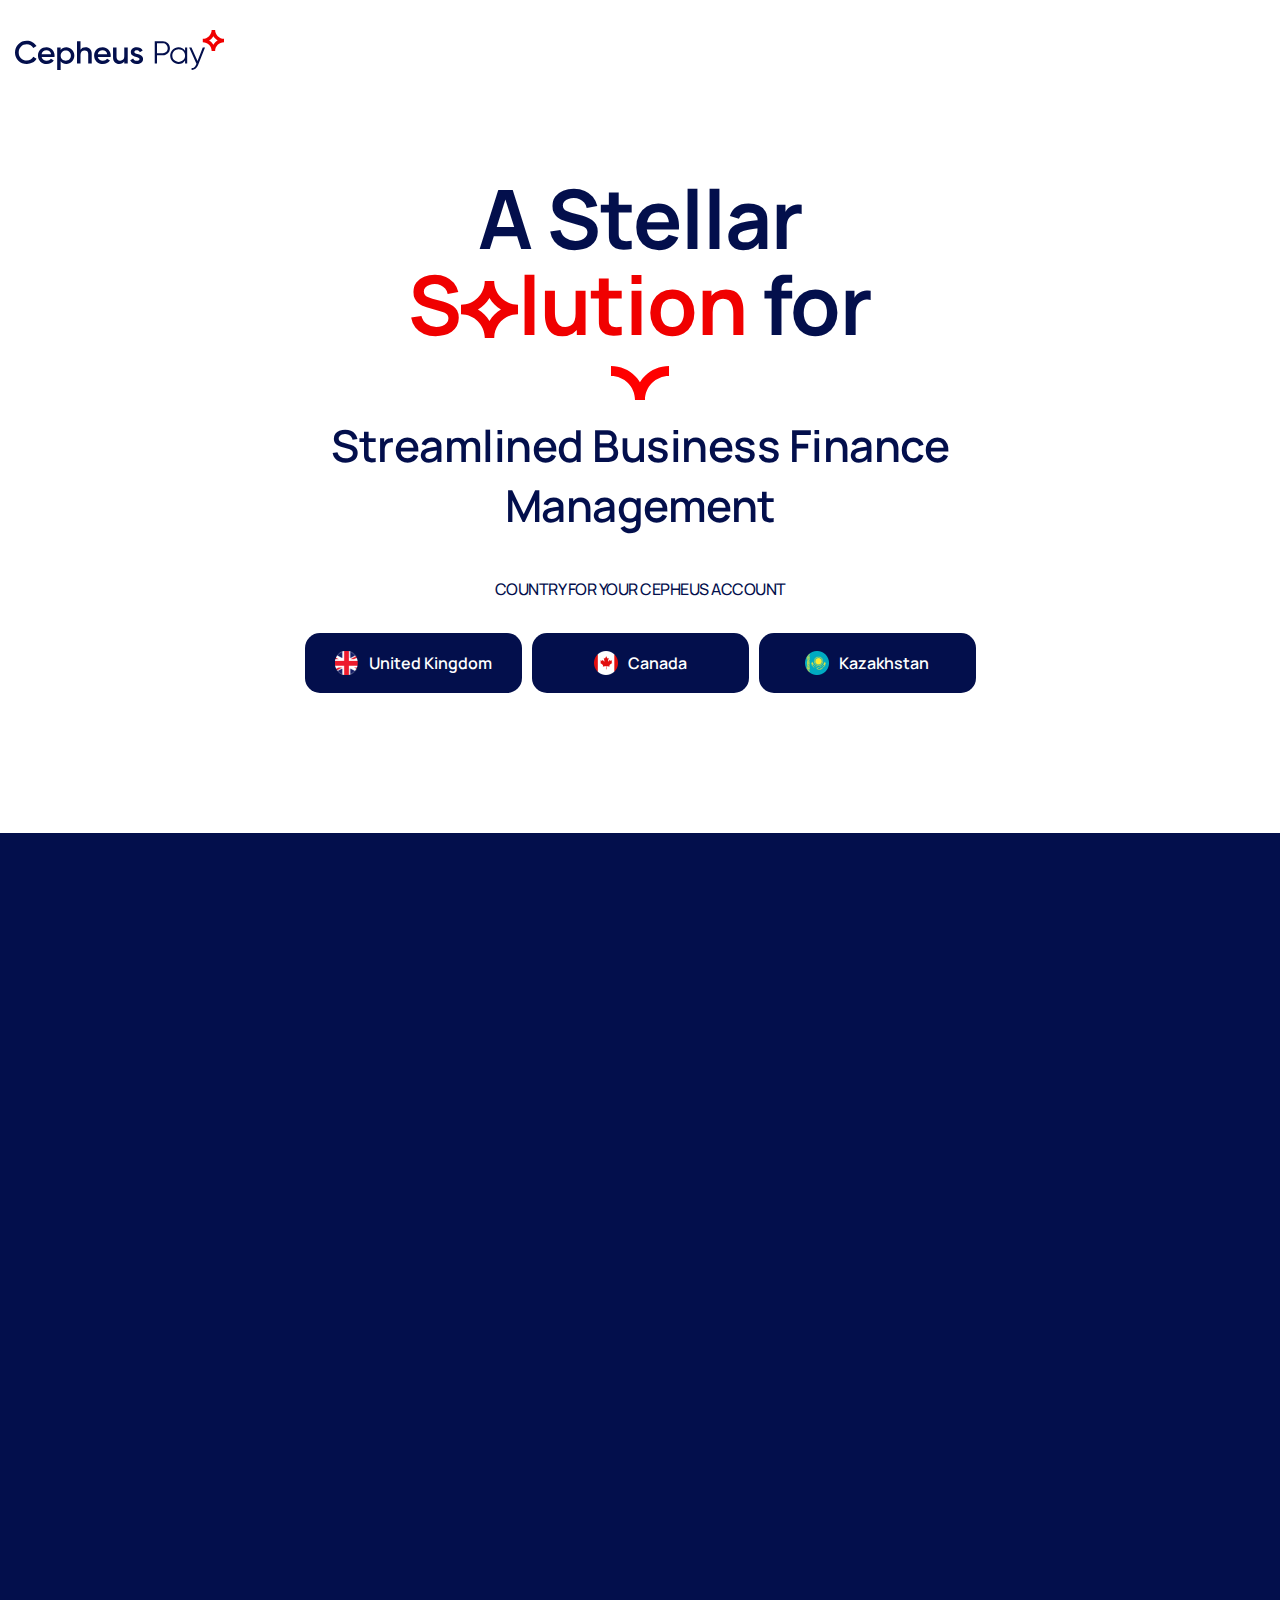
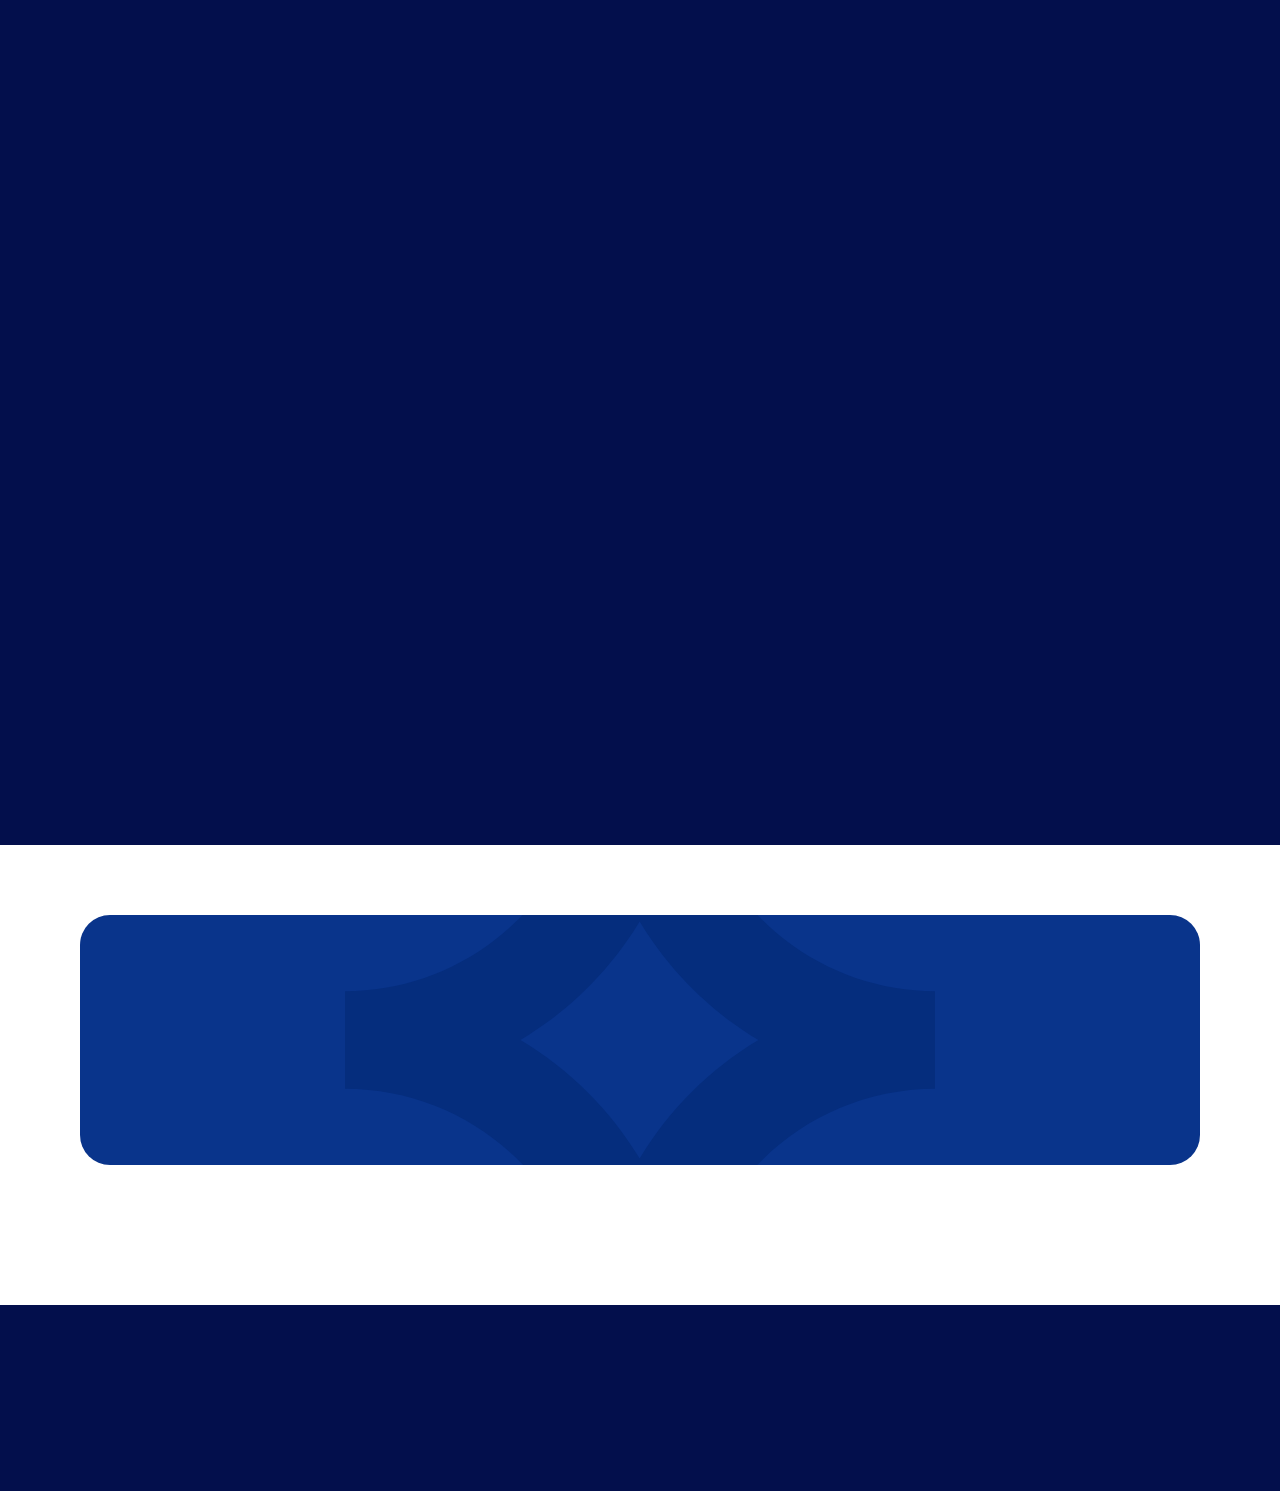
==== index.html @ 68160741 "test3" ====
<!DOCTYPE html>
<html lang="en">

<head>
    <meta charset="utf-8">
    <title>Cepheus Pay</title>
    <meta name="description" content="Site slogan">
    <meta name="keywords" content="Site keys">
    <meta http-equiv="X-UA-Compatible" content="IE=edge">
    <meta name="viewport" content="width=device-width, initial-scale=1, maximum-scale=1">
    <meta name="theme-color" content="#fff">
    <meta name="msapplication-navbutton-color" content="#fff">
    <meta name="apple-mobile-web-app-status-bar-style" content="#fff">
    <meta name="theme-color" content="#fff">
    <meta property="og:title" content="Site keys" />
    <meta property="og:description" content="Site slogan" />
    <meta property="og:type" content="website" />
    <meta property="og:url" content="***permalink***" />
    <meta property="og:image" content="***img***" />
    <meta property="og:image:type" content="image/jpeg" />
    <!-- android favicon -->
    <link rel="manifest" href="manifest.json" crossorigin="use-credentials">
    <link rel="icon" type="image/png" sizes="16x16" href="img/favicon/favicon-16x16.png">
    <link rel="icon" type="image/png" sizes="32x32" href="img/favicon/favicon-32x32.png">
    <link rel="icon" type="image/png" sizes="96x96" href="img/favicon/favicon-96x96.png">
    <!-- windows favicon -->
    <meta name="msapplication-config" content="browserconfig.xml">
    <!-- apple favicon -->
    <link rel="apple-touch-icon" sizes="57x57" href="img/favicon/apple-icon-57x57.png">
    <link rel="apple-touch-icon" sizes="60x60" href="img/favicon/apple-icon-60x60.png">
    <link rel="apple-touch-icon" sizes="72x72" href="img/favicon/apple-icon-72x72.png">
    <link rel="apple-touch-icon" sizes="76x76" href="img/favicon/apple-icon-76x76.png">
    <link rel="apple-touch-icon" sizes="114x114" href="img/favicon/apple-icon-114x114.png">
    <link rel="apple-touch-icon" sizes="120x120" href="img/favicon/apple-icon-120x120.png">
    <link rel="apple-touch-icon" sizes="144x144" href="img/favicon/apple-icon-144x144.png">
    <link rel="apple-touch-icon" sizes="152x152" href="img/favicon/apple-icon-152x152.png">
    <link rel="apple-touch-icon" sizes="180x180" href="img/favicon/apple-icon-180x180.png">
    <!-- safari format detection -->
    <meta name="format-detection" content="telephone=no" />
    <meta name="format-detection" content="address=no" />
    <meta name="format-detection" content="email=no" />
    <meta name="format-detection" content="date=no" />
    <!-- css -->
    <link rel="stylesheet" href="css/libs.min.css">
    <link rel="stylesheet" href="css/style.min.css">
</head>

<body class="body loaded">

    <div class="icon-load">
        <svg width="58" height="58" viewBox="0 0 58 58" fill="none" xmlns="http://www.w3.org/2000/svg">
            <path class="preloader preloader-4" fill-rule="evenodd" clip-rule="evenodd"
                d="M58 34V24C44.7452 24 34 13.2548 34 0H24C24 18.7777 39.2223 34 58 34Z" fill="#F0F1F5" />
            <path class="preloader preloader-3" fill-rule="evenodd" clip-rule="evenodd"
                d="M58 24V34C44.7452 34 34 44.7452 34 58H24C24 39.2223 39.2223 24 58 24Z" fill="#F0F1F5" />
            <path class="preloader preloader-2" fill-rule="evenodd" clip-rule="evenodd"
                d="M0 24V34C13.2548 34 24 44.7452 24 58H34C34 39.2223 18.7777 24 0 24Z" fill="#F0F1F5" />
            <path class="preloader preloader-1" fill-rule="evenodd" clip-rule="evenodd"
                d="M0 34V24C13.2548 24 24 13.2548 24 0H34C34 18.7777 18.7777 34 0 34Z" fill="#F0F1F5" />
        </svg>

    </div>

    <div class="main-wrapper">
        <header class="header">
        	<div class="header__background-mobile"></div>
        	<div class="wrapper">
        		<div class="header__wrapper active">
        			<div class="header__logo"><img src="img/logo/logo.svg" alt="logo"></div>
        		</div>
        	</div>
        	<div class="popup" id="login">
        		<div class="popup__left">
        			<div class="popup__logo">
        				<svg width="209" height="40" viewBox="0 0 209 40" fill="none" xmlns="http://www.w3.org/2000/svg">
        					<path fill-rule="evenodd" clip-rule="evenodd"
        						d="M11.8009 34.0005C8.40031 34.0005 5.58153 32.8917 3.34454 30.6741C1.13893 28.4781 -0.0678692 25.4854 0.00295014 22.3873C0.00295014 19.1033 1.12144 16.3513 3.35842 14.1314C5.59541 11.9115 8.40956 10.7924 11.8009 10.774C13.7828 10.7588 15.7345 11.2556 17.4639 12.2154C19.1471 13.1268 20.5482 14.4753 21.5168 16.1163L18.2898 17.9738C17.6852 16.8625 16.7725 15.9458 15.6595 15.3319C14.4828 14.6748 13.1513 14.3389 11.8009 14.3584C9.41354 14.3584 7.45532 15.1152 5.92621 16.6288C4.44106 18.1217 3.69964 20.0412 3.70195 22.3873C3.70426 24.7333 4.44568 26.6528 5.92621 28.1458C7.453 29.6593 9.41123 30.4161 11.8009 30.4161C13.1601 30.4355 14.5005 30.0997 15.6873 29.4426C16.8037 28.839 17.7134 27.9192 18.3002 26.8007L21.5168 28.6273C20.5627 30.2768 19.1721 31.6364 17.4951 32.5592C15.7588 33.53 13.7941 34.0273 11.8009 34.0005ZM39.4566 27.0587H26.6177C26.8269 28.174 27.4557 29.1688 28.377 29.8416C29.3744 30.5268 30.5683 30.8743 31.781 30.8323C33.6109 30.8323 34.9989 30.1719 35.945 28.8509L38.8182 30.5124C37.2451 32.8378 34.889 34.0005 31.7498 34.0005C29.1473 34.0005 27.0283 33.2116 25.3928 31.6339C23.7759 30.0368 22.8969 27.8482 22.9638 25.5864C22.9165 23.3531 23.7841 21.1961 25.3685 19.6078C26.937 17.9864 28.9808 17.1758 31.5 17.1758C33.7058 17.1185 35.827 18.0179 37.3087 19.6388C38.828 21.2616 39.6495 23.4074 39.5989 25.6208C39.5945 26.1027 39.5515 26.5835 39.4705 27.0587H39.4566ZM36.0908 24.2414H26.5934C26.774 23.1127 27.3577 22.086 28.2382 21.3484C29.1533 20.628 30.2975 20.2548 31.4653 20.2958C32.5639 20.2693 33.6355 20.6356 34.4842 21.3278C35.3543 22.077 35.9244 23.1108 36.0908 24.2414ZM51.3136 17.1723C53.4732 17.1598 55.5372 18.0547 56.9939 19.6353C58.5475 21.228 59.3924 23.3715 59.3397 25.5864C59.3941 27.8128 58.5454 29.9678 56.9835 31.5685C55.5238 33.1412 53.4589 34.0253 51.3032 34.0005C48.8719 34.0005 46.9888 33.105 45.654 31.3139V39.9826H42.1841V17.5886H45.654V19.8933C46.9726 18.0816 48.8591 17.1746 51.3136 17.1723ZM54.4053 29.2672C52.3598 31.1805 49.1639 31.1805 47.1184 29.2672C46.1619 28.2801 45.6433 26.9547 45.6783 25.5864C45.6348 24.2242 46.1609 22.9046 47.1323 21.9401C49.1562 19.9734 52.3953 19.9734 54.4192 21.9401C55.3893 22.9052 55.9141 24.2247 55.8697 25.5864C55.9061 26.9596 55.3775 28.2884 54.4053 29.2672ZM70.5165 17.1723C72.3903 17.1723 73.8939 17.764 75.0274 18.9473C76.161 20.1307 76.7254 21.736 76.7208 23.7633V33.5843H73.2196V24.1141C73.2196 22.9216 72.8969 22.0043 72.2515 21.3622C71.5397 20.6971 70.5841 20.3502 69.6073 20.4024C68.4836 20.3457 67.3898 20.7719 66.6058 21.572C65.8725 22.3494 65.507 23.4961 65.5093 25.012V33.5843H62.0289V11.1903H65.5162V19.6353C66.5919 17.9956 68.2587 17.1746 70.5165 17.1723ZM82.7829 27.0587H95.6218C95.7011 26.5833 95.744 26.1027 95.7502 25.6208C95.8008 23.4074 94.9792 21.2616 93.46 19.6388C91.9783 18.0179 89.857 17.1185 87.6512 17.1758C85.132 17.1758 83.0882 17.9864 81.5198 19.6078C79.9331 21.2 79.0665 23.3626 79.1186 25.6002C79.052 27.8619 79.931 30.0503 81.5475 31.6476C83.1854 33.2162 85.3078 34.0005 87.915 34.0005C91.0564 34.0005 93.4126 32.8378 94.9833 30.5124L92.1102 28.8509C91.164 30.1719 89.776 30.8323 87.9462 30.8323C86.7335 30.8743 85.5395 30.5268 84.5421 29.8416C83.6209 29.1688 82.992 28.174 82.7829 27.0587ZM82.7447 24.2414H92.2316C92.0657 23.114 91.4998 22.0821 90.6354 21.3312C89.7867 20.6391 88.7152 20.2728 87.6165 20.2992C86.4488 20.2583 85.3045 20.6315 84.3895 21.3519C83.5097 22.0886 82.926 23.114 82.7447 24.2414ZM109.255 17.5886V26.1609C109.253 27.6768 108.883 28.8234 108.145 29.6008C107.362 30.4017 106.267 30.8281 105.143 30.7704C104.162 30.8265 103.201 30.4794 102.485 29.8107C101.84 29.1686 101.517 28.2512 101.517 27.0587V17.5886H98.0473V27.4096C98.0381 29.4369 98.6025 31.0422 99.7407 32.2255C100.879 33.4089 102.382 34.0005 104.252 34.0005C106.512 34.0005 108.18 33.1795 109.255 31.5375V33.5843H112.725V17.5886H109.255ZM119.37 22.0158C119.383 22.5275 119.681 22.99 120.144 23.2163C120.858 23.5977 121.619 23.8878 122.407 24.0797C123.073 24.2266 123.731 24.4081 124.378 24.6232C124.996 24.8446 125.59 25.1281 126.151 25.4695C126.754 25.8234 127.25 26.332 127.587 26.9418C127.928 27.5998 128.086 28.3359 128.045 29.0745C128.095 30.4993 127.42 31.8537 126.248 32.6796C124.935 33.5865 123.36 34.0464 121.761 33.9902C120.332 34.0377 118.917 33.7038 117.663 33.0236C116.556 32.3976 115.684 31.4317 115.179 30.2716L118.18 28.5517C118.717 30.0859 119.911 30.853 121.761 30.853C123.612 30.853 124.527 30.2556 124.506 29.0608C124.506 28.187 123.483 27.499 121.438 26.9968C120.779 26.8391 120.128 26.6473 119.488 26.4223C118.887 26.1948 118.306 25.9163 117.753 25.5899C117.144 25.2533 116.64 24.7555 116.299 24.152C115.96 23.5178 115.798 22.8051 115.831 22.088C115.787 20.7068 116.411 19.3879 117.51 18.538C118.72 17.6188 120.214 17.1435 121.737 17.193C122.983 17.1703 124.214 17.4741 125.304 18.0736C126.319 18.6387 127.15 19.4803 127.698 20.4987L124.759 22.1327C124.225 20.9081 123.215 20.2958 121.73 20.2958C121.133 20.2705 120.542 20.4265 120.037 20.743C119.601 21.0184 119.347 21.5038 119.37 22.0158ZM147.8 11.204H139.732L139.736 33.5843H141.998V25.27H147.803C149.699 25.3137 151.531 24.5863 152.872 23.2567C154.213 21.9272 154.947 20.1115 154.903 18.2318C154.944 16.3533 154.209 14.5397 152.867 13.2124C151.526 11.885 149.695 11.1594 147.8 11.204ZM141.995 23.1681H147.8C149.1 23.2138 150.36 22.7143 151.27 21.7922C152.205 20.8481 152.707 19.5643 152.658 18.2421C152.703 16.9299 152.201 15.6572 151.27 14.7231C150.369 13.7841 149.106 13.272 147.8 13.3161H141.998L141.995 23.1681ZM170.067 20.7169V17.5886H172.197V33.5843H170.067V30.4505C168.584 32.7966 166.412 33.9696 163.55 33.9696C161.33 34.0002 159.195 33.1201 157.651 31.5375C156.054 29.9669 155.176 27.816 155.222 25.5864C155.177 23.357 156.055 21.2064 157.651 19.6353C159.195 18.0527 161.33 17.1727 163.55 17.2033C166.41 17.201 168.582 18.3722 170.067 20.7169ZM159.195 30.0962C161.706 32.5186 165.706 32.5186 168.217 30.0962C169.419 28.9008 170.083 27.2742 170.056 25.5864C170.056 22.1059 167.21 19.2844 163.699 19.2844C160.189 19.2844 157.342 22.1059 157.342 25.5864C157.321 27.2759 157.989 28.9022 159.195 30.0962ZM187.753 17.5782L182.524 30.994L176.455 17.5886H174.196L181.445 33.6806L181.025 34.6713C180.014 37.1183 178.54 38.2271 176.604 37.9978V39.9826C177.98 40.0933 179.347 39.6758 180.421 38.8165C181.645 37.8273 182.575 36.528 183.114 35.0566L190.012 17.5782H187.753Z"
        						fill="#fff" />
        					<path fill-rule="evenodd" clip-rule="evenodd"
        						d="M196.626 0H200.134C200.142 2.33128 201.085 4.56382 202.754 6.20566C204.411 7.84947 206.656 8.77693 209 8.78562V12.2634C204.112 12.2748 200.155 16.2038 200.152 21.049H196.643C196.638 16.1992 192.673 12.2691 187.781 12.2634V8.78562C190.125 8.77821 192.37 7.85197 194.027 6.2091C195.687 4.56111 196.621 2.32883 196.626 0ZM194.089 10.5262C195.847 11.5659 197.32 13.0177 198.378 14.7539C199.431 13.0189 200.898 11.567 202.65 10.5262C200.898 9.48337 199.432 8.03055 198.378 6.2951C197.319 8.03172 195.846 9.48448 194.089 10.5262Z"
        						fill="#F00000" />
        				</svg>
        			</div>
        			<div class="popup__title">
        				Gl<span class="popup__star star"></span>bal
        			</div>
        			<div class="popup__left-pic">
        				<img src="img/popup/image.png" alt="">
        			</div>
        		</div>
        		<div class="popup__right">
        			<h3>
        				Log In
        			</h3>
        			<p class="popup__desc">
        				Managing your finances efficiently
        			</p>
        			<form action="" class="popup__form">
        				<div class="popup__form-top">
        					<div class="popup__input-wrapper">
        						<input type="email" placeholder="Email">
        					</div>
        					<div class="popup__input-wrapper password">
        						<div class="popup__input-abs">
        							<img class="active" src="img/main/eye.svg" alt="">
        							<img class="" src="img/main/eye-closed.svg" alt="">
        						</div>
        						<input type="password" placeholder="Password">
        					</div>
        				</div>
        				<a href="#!" class="popup__password">Forgot Password</a>
        				<div class="popup__input-wrapper">
        					<input type="submit" class="button--red button" value="Log In">
        				</div>
        			</form>
        			<span class="signup">Don't have an account?<a href="#signup" rel='fancy2' data-fancybox>&nbsp;Sign
        					Up</a></span>
        		</div>
        	</div>
        	<div class="popup" id="signup">
        		<div class="popup__left">
        			<div class="popup__logo">
        				<svg width="209" height="40" viewBox="0 0 209 40" fill="none" xmlns="http://www.w3.org/2000/svg">
        					<path fill-rule="evenodd" clip-rule="evenodd"
        						d="M11.8009 34.0005C8.40031 34.0005 5.58153 32.8917 3.34454 30.6741C1.13893 28.4781 -0.0678692 25.4854 0.00295014 22.3873C0.00295014 19.1033 1.12144 16.3513 3.35842 14.1314C5.59541 11.9115 8.40956 10.7924 11.8009 10.774C13.7828 10.7588 15.7345 11.2556 17.4639 12.2154C19.1471 13.1268 20.5482 14.4753 21.5168 16.1163L18.2898 17.9738C17.6852 16.8625 16.7725 15.9458 15.6595 15.3319C14.4828 14.6748 13.1513 14.3389 11.8009 14.3584C9.41354 14.3584 7.45532 15.1152 5.92621 16.6288C4.44106 18.1217 3.69964 20.0412 3.70195 22.3873C3.70426 24.7333 4.44568 26.6528 5.92621 28.1458C7.453 29.6593 9.41123 30.4161 11.8009 30.4161C13.1601 30.4355 14.5005 30.0997 15.6873 29.4426C16.8037 28.839 17.7134 27.9192 18.3002 26.8007L21.5168 28.6273C20.5627 30.2768 19.1721 31.6364 17.4951 32.5592C15.7588 33.53 13.7941 34.0273 11.8009 34.0005ZM39.4566 27.0587H26.6177C26.8269 28.174 27.4557 29.1688 28.377 29.8416C29.3744 30.5268 30.5683 30.8743 31.781 30.8323C33.6109 30.8323 34.9989 30.1719 35.945 28.8509L38.8182 30.5124C37.2451 32.8378 34.889 34.0005 31.7498 34.0005C29.1473 34.0005 27.0283 33.2116 25.3928 31.6339C23.7759 30.0368 22.8969 27.8482 22.9638 25.5864C22.9165 23.3531 23.7841 21.1961 25.3685 19.6078C26.937 17.9864 28.9808 17.1758 31.5 17.1758C33.7058 17.1185 35.827 18.0179 37.3087 19.6388C38.828 21.2616 39.6495 23.4074 39.5989 25.6208C39.5945 26.1027 39.5515 26.5835 39.4705 27.0587H39.4566ZM36.0908 24.2414H26.5934C26.774 23.1127 27.3577 22.086 28.2382 21.3484C29.1533 20.628 30.2975 20.2548 31.4653 20.2958C32.5639 20.2693 33.6355 20.6356 34.4842 21.3278C35.3543 22.077 35.9244 23.1108 36.0908 24.2414ZM51.3136 17.1723C53.4732 17.1598 55.5372 18.0547 56.9939 19.6353C58.5475 21.228 59.3924 23.3715 59.3397 25.5864C59.3941 27.8128 58.5454 29.9678 56.9835 31.5685C55.5238 33.1412 53.4589 34.0253 51.3032 34.0005C48.8719 34.0005 46.9888 33.105 45.654 31.3139V39.9826H42.1841V17.5886H45.654V19.8933C46.9726 18.0816 48.8591 17.1746 51.3136 17.1723ZM54.4053 29.2672C52.3598 31.1805 49.1639 31.1805 47.1184 29.2672C46.1619 28.2801 45.6433 26.9547 45.6783 25.5864C45.6348 24.2242 46.1609 22.9046 47.1323 21.9401C49.1562 19.9734 52.3953 19.9734 54.4192 21.9401C55.3893 22.9052 55.9141 24.2247 55.8697 25.5864C55.9061 26.9596 55.3775 28.2884 54.4053 29.2672ZM70.5165 17.1723C72.3903 17.1723 73.8939 17.764 75.0274 18.9473C76.161 20.1307 76.7254 21.736 76.7208 23.7633V33.5843H73.2196V24.1141C73.2196 22.9216 72.8969 22.0043 72.2515 21.3622C71.5397 20.6971 70.5841 20.3502 69.6073 20.4024C68.4836 20.3457 67.3898 20.7719 66.6058 21.572C65.8725 22.3494 65.507 23.4961 65.5093 25.012V33.5843H62.0289V11.1903H65.5162V19.6353C66.5919 17.9956 68.2587 17.1746 70.5165 17.1723ZM82.7829 27.0587H95.6218C95.7011 26.5833 95.744 26.1027 95.7502 25.6208C95.8008 23.4074 94.9792 21.2616 93.46 19.6388C91.9783 18.0179 89.857 17.1185 87.6512 17.1758C85.132 17.1758 83.0882 17.9864 81.5198 19.6078C79.9331 21.2 79.0665 23.3626 79.1186 25.6002C79.052 27.8619 79.931 30.0503 81.5475 31.6476C83.1854 33.2162 85.3078 34.0005 87.915 34.0005C91.0564 34.0005 93.4126 32.8378 94.9833 30.5124L92.1102 28.8509C91.164 30.1719 89.776 30.8323 87.9462 30.8323C86.7335 30.8743 85.5395 30.5268 84.5421 29.8416C83.6209 29.1688 82.992 28.174 82.7829 27.0587ZM82.7447 24.2414H92.2316C92.0657 23.114 91.4998 22.0821 90.6354 21.3312C89.7867 20.6391 88.7152 20.2728 87.6165 20.2992C86.4488 20.2583 85.3045 20.6315 84.3895 21.3519C83.5097 22.0886 82.926 23.114 82.7447 24.2414ZM109.255 17.5886V26.1609C109.253 27.6768 108.883 28.8234 108.145 29.6008C107.362 30.4017 106.267 30.8281 105.143 30.7704C104.162 30.8265 103.201 30.4794 102.485 29.8107C101.84 29.1686 101.517 28.2512 101.517 27.0587V17.5886H98.0473V27.4096C98.0381 29.4369 98.6025 31.0422 99.7407 32.2255C100.879 33.4089 102.382 34.0005 104.252 34.0005C106.512 34.0005 108.18 33.1795 109.255 31.5375V33.5843H112.725V17.5886H109.255ZM119.37 22.0158C119.383 22.5275 119.681 22.99 120.144 23.2163C120.858 23.5977 121.619 23.8878 122.407 24.0797C123.073 24.2266 123.731 24.4081 124.378 24.6232C124.996 24.8446 125.59 25.1281 126.151 25.4695C126.754 25.8234 127.25 26.332 127.587 26.9418C127.928 27.5998 128.086 28.3359 128.045 29.0745C128.095 30.4993 127.42 31.8537 126.248 32.6796C124.935 33.5865 123.36 34.0464 121.761 33.9902C120.332 34.0377 118.917 33.7038 117.663 33.0236C116.556 32.3976 115.684 31.4317 115.179 30.2716L118.18 28.5517C118.717 30.0859 119.911 30.853 121.761 30.853C123.612 30.853 124.527 30.2556 124.506 29.0608C124.506 28.187 123.483 27.499 121.438 26.9968C120.779 26.8391 120.128 26.6473 119.488 26.4223C118.887 26.1948 118.306 25.9163 117.753 25.5899C117.144 25.2533 116.64 24.7555 116.299 24.152C115.96 23.5178 115.798 22.8051 115.831 22.088C115.787 20.7068 116.411 19.3879 117.51 18.538C118.72 17.6188 120.214 17.1435 121.737 17.193C122.983 17.1703 124.214 17.4741 125.304 18.0736C126.319 18.6387 127.15 19.4803 127.698 20.4987L124.759 22.1327C124.225 20.9081 123.215 20.2958 121.73 20.2958C121.133 20.2705 120.542 20.4265 120.037 20.743C119.601 21.0184 119.347 21.5038 119.37 22.0158ZM147.8 11.204H139.732L139.736 33.5843H141.998V25.27H147.803C149.699 25.3137 151.531 24.5863 152.872 23.2567C154.213 21.9272 154.947 20.1115 154.903 18.2318C154.944 16.3533 154.209 14.5397 152.867 13.2124C151.526 11.885 149.695 11.1594 147.8 11.204ZM141.995 23.1681H147.8C149.1 23.2138 150.36 22.7143 151.27 21.7922C152.205 20.8481 152.707 19.5643 152.658 18.2421C152.703 16.9299 152.201 15.6572 151.27 14.7231C150.369 13.7841 149.106 13.272 147.8 13.3161H141.998L141.995 23.1681ZM170.067 20.7169V17.5886H172.197V33.5843H170.067V30.4505C168.584 32.7966 166.412 33.9696 163.55 33.9696C161.33 34.0002 159.195 33.1201 157.651 31.5375C156.054 29.9669 155.176 27.816 155.222 25.5864C155.177 23.357 156.055 21.2064 157.651 19.6353C159.195 18.0527 161.33 17.1727 163.55 17.2033C166.41 17.201 168.582 18.3722 170.067 20.7169ZM159.195 30.0962C161.706 32.5186 165.706 32.5186 168.217 30.0962C169.419 28.9008 170.083 27.2742 170.056 25.5864C170.056 22.1059 167.21 19.2844 163.699 19.2844C160.189 19.2844 157.342 22.1059 157.342 25.5864C157.321 27.2759 157.989 28.9022 159.195 30.0962ZM187.753 17.5782L182.524 30.994L176.455 17.5886H174.196L181.445 33.6806L181.025 34.6713C180.014 37.1183 178.54 38.2271 176.604 37.9978V39.9826C177.98 40.0933 179.347 39.6758 180.421 38.8165C181.645 37.8273 182.575 36.528 183.114 35.0566L190.012 17.5782H187.753Z"
        						fill="#fff" />
        					<path fill-rule="evenodd" clip-rule="evenodd"
        						d="M196.626 0H200.134C200.142 2.33128 201.085 4.56382 202.754 6.20566C204.411 7.84947 206.656 8.77693 209 8.78562V12.2634C204.112 12.2748 200.155 16.2038 200.152 21.049H196.643C196.638 16.1992 192.673 12.2691 187.781 12.2634V8.78562C190.125 8.77821 192.37 7.85197 194.027 6.2091C195.687 4.56111 196.621 2.32883 196.626 0ZM194.089 10.5262C195.847 11.5659 197.32 13.0177 198.378 14.7539C199.431 13.0189 200.898 11.567 202.65 10.5262C200.898 9.48337 199.432 8.03055 198.378 6.2951C197.319 8.03172 195.846 9.48448 194.089 10.5262Z"
        						fill="#F00000" />
        				</svg>
        			</div>
        			<div class="popup__title">
        				Gl<span class="popup__star star"></span>bal
        			</div>
        			<div class="popup__left-pic">
        				<img src="img/popup/image.png" alt="">
        			</div>
        		</div>
        		<div class="popup__right">
        			<h3>
        				Create Account
        			</h3>
        			<p class="popup__desc">
        				Managing your finances efficiently
        			</p>
        			<form action="" class="popup__form">
        				<div class="popup__form-top">
        					<div class="popup__input-wrapper">
        						<input type="email" placeholder="Email">
        					</div>
        					<div class="popup__input-wrapper password">
        						<div class="popup__input-abs">
        							<img class="active" src="img/main/eye.svg" alt="">
        							<img class="" src="img/main/eye-closed.svg" alt="">
        						</div>
        						<input type="password" minlength="8" placeholder="Password">
        						<div class="popup__invalid-password">
        							Create a password with at least 8 characters
        						</div>
        					</div>
        					<div class="popup__input-wrapper repassword">
        						<div class="popup__input-abs">
        							<img class="active" src="img/main/eye.svg" alt="">
        							<img class="" src="img/main/eye-closed.svg" alt="">
        						</div>
        						<input type="password" minlength="8" placeholder="Re-password">
        						<div class="popup__invalid-password">
        							Create a password with at least 8 characters
        						</div>
        					</div>
        					<label for="checkbox" class="popup__checkbox">Tick to agree with <a href="#!">Terms of Use</a> and
        						<a href="#!">Privacy Policy</a>
        						<input type="checkbox" id="checkbox">
        						<div class="popup__checkbox-fake"></div>
        					</label>
        					<div class="popup__input-wrapper">
        						<input type="submit" class="button--red button" value="Sign Up">
        					</div>
        				</div>
        			</form>
        			<span class="signin">Already have an account?<a href="#login" rel='fancy1' data-fancybox>&nbsp;Sign
        					In</a></span>
        		</div>
        	</div>
        </header>
        <main class="main main--promo">
            <section class="stellar">
                <div class="wrapper">
                    <h2 class="stellar__title ">
                        <div class="wow fadeInUp"> A Stellar</div>
                        <div class="wow fadeInUp" data-wow-delay=".5s"><span class="accent">S<span
                                    class="star stellar__star"></span>lution</span> for</div>
                    </h2>
                    <div class="wow fadeIn" data-wow-delay=".9s">
                        <div class="stellar__arrow ">
                            <svg width="58" height="58" viewBox="0 0 58 58" fill="none" xmlns="http://www.w3.org/2000/svg">
                                <path fill-rule="evenodd" clip-rule="evenodd"
                                    d="M58 24V34C44.7452 34 34 44.7452 34 58H24C24 39.2223 39.2223 24 58 24Z" fill="#Ff0000" />
                                <path fill-rule="evenodd" clip-rule="evenodd"
                                    d="M0 24V34C13.2548 34 24 44.7452 24 58H34C34 39.2223 18.7777 24 0 24Z" fill="#ff0000" />
                            </svg>
                        </div>
                    </div>
                    <div class="stellar__subtitle wow fadeIn">
                        <h2 class="stellar__subtitle-item stellar-first">
                            <div>International</div>
                            <div>Global Money</div>
                            <div>Streamlined Business Finance</div>
                        </h2>
                    </div>
                    <div class="stellar__subtitle wow fadeIn">
                        <h2 class="stellar__subtitle-item stellar-second">
                            <div>Multi-Currency Accounts</div>
                            <div>Transfers</div>
                            <div>Management</div>
                        </h2>
                    </div>
                    <p class="stellar__desc wow fadeIn" data-wow-delay=".9s">
                        Country for your Cepheus account
                    </p>
                    <div class="stellar__wrapper wow fadeIn" data-wow-delay=".9s">
                        <a href="main.html" class="stellar__item button button--dark">
                            <div class="stellar__item-pic"><img src="img/main/uk.png" alt=""></div>
                            <span class="stellar__item-banner">United Kingdom</span>
                        </a>
                        <a href="https://cepheus-pay.ca/" class="stellar__item button button--dark">
                            <div class="stellar__item-pic"><img src="img/main/ca.png" alt=""></div>
                            <span class="stellar__item-banner">Canada</span>
                        </a>
                        <a href="https://cepheus-pay.kz/en" class="stellar__item button button--dark">
                            <div class="stellar__item-pic"><img src="img/main/kz.png" alt=""></div>
                            <span class="stellar__item-banner">Kazakhstan</span>
                        </a>
                    </div>
                </div>
            </section>
            <section class="news">
                <div class="wrapper">
                    <h2 class="news__title wow fadeInUp">
                        News
                    </h2>
                    <div class="news__wrapper wow fadeIn">
                        <a href="#!" class="news__item">
                            <div class="news__item-pic"><img src="img/start/news-1.png" alt=""></div>
                            <div class="news__item-content">
                                <h3 class="news__item-title">Cepheus Pay for Business</h3>
                                <div class="news__item-top">
                                    <svg width="18" height="18" viewBox="0 0 18 18" fill="none"
                                        xmlns="http://www.w3.org/2000/svg">
                                        <path d="M7.875 10.5C6.13333 9.5 3.99167 9.5 2.25 10.5" stroke="red" stroke-width="1.15"
                                            stroke-linecap="round" stroke-linejoin="round" />
                                        <path
                                            d="M6 4.05159L5.32783 3.82753C4.92494 3.69323 4.484 3.73601 4.11444 3.94525C3.74488 4.1545 3.48133 4.51059 3.3892 4.92516L2.32144 9.73011C2.27396 9.94379 2.25 10.162 2.25 10.3809V12C2.25 13.2426 3.25736 14.25 4.5 14.25H5.46375C6.61969 14.25 7.58756 13.3741 7.70258 12.2239L7.875 10.5"
                                            stroke="white" stroke-width="1.15" stroke-linecap="round" stroke-linejoin="round" />
                                        <path
                                            d="M12 4.05159L12.6722 3.82753C13.0751 3.69323 13.516 3.73601 13.8856 3.94525C14.2551 4.1545 14.5187 4.51059 14.6108 4.92516L15.6786 9.73011C15.726 9.94379 15.75 10.162 15.75 10.3809V12C15.75 13.2426 14.7426 14.25 13.5 14.25H12.5363C11.3803 14.25 10.4124 13.3741 10.2974 12.2239L10.125 10.5"
                                            stroke="white" stroke-width="1.15" stroke-linecap="round" stroke-linejoin="round" />
                                        <path d="M7.875 10.5C8.54167 10 9.45833 10 10.125 10.5" stroke="white"
                                            stroke-width="1.15" stroke-linecap="round" stroke-linejoin="round" />
                                        <path d="M15.75 10.5C14.0083 9.5 11.8667 9.5 10.125 10.5" stroke="white"
                                            stroke-width="1.15" stroke-linecap="round" stroke-linejoin="round" />
                                    </svg>
                                    <span class="news__item-time">
                                        Reading time 5 min.
                                    </span>
                                </div>
                                <p class="news__item-desc">"Introducing Cepheus Business Account - your all-in-one online
                                    multi-currency solution. Say goodbye to high rates, hidd …</p>
                                <div class="news__item-bottom">
                                    <div class="news__item-linkedin">
                                        <svg width="24" height="24" viewBox="0 0 24 24" fill="none"
                                            xmlns="http://www.w3.org/2000/svg">
                                            <path fill-rule="evenodd" clip-rule="evenodd"
                                                d="M0 12C0 5.38278 5.3833 0 12 0C18.6167 0 24 5.38278 24 12C24 18.6172 18.6167 24 12 24C5.3833 24 0 18.6172 0 12ZM8.34783 17.2174V9.3913H6.26087V17.2174H8.34783ZM7.30435 7.82609C6.72783 7.82609 6.26087 7.35913 6.26087 6.78261C6.26087 6.20609 6.72783 5.73913 7.30435 5.73913C7.88087 5.73913 8.34783 6.20609 8.34783 6.78261C8.34783 7.35913 7.88087 7.82609 7.30435 7.82609ZM16.1739 17.2174H18.2609V12.7826C18.2609 10.9096 16.7426 9.3913 14.8696 9.3913C13.9576 9.3913 13.1311 9.75339 12.5217 10.3388V9.3913H10.4348V17.2174H12.5217V13.3043C12.5217 12.3 13.3435 11.4783 14.3478 11.4783C15.3522 11.4783 16.1739 12.3 16.1739 13.3043V14.6087V17.2174Z"
                                                fill="white" />
                                        </svg>
                                    </div>
                                    <div class="news__item-date">
                                        <svg width="18" height="18" viewBox="0 0 18 18" fill="none"
                                            xmlns="http://www.w3.org/2000/svg">
                                            <g opacity="0.5">
                                                <path d="M5.25 5.25H12.75" stroke="white" stroke-width="1.15"
                                                    stroke-linecap="round" stroke-linejoin="round" />
                                                <path fill-rule="evenodd" clip-rule="evenodd"
                                                    d="M14.25 2.367H3.75C2.92125 2.367 2.25 3.03825 2.25 3.867V14.25C2.25 15.0788 2.92125 15.75 3.75 15.75H14.25C15.0788 15.75 15.75 15.0788 15.75 14.25V3.867C15.75 3.03825 15.0788 2.367 14.25 2.367Z"
                                                    stroke="white" stroke-width="1.15" stroke-linecap="round"
                                                    stroke-linejoin="round" />
                                                <path d="M10.413 12.75H12.825" stroke="white" stroke-width="1.15"
                                                    stroke-linecap="round" stroke-linejoin="round" />
                                                <path d="M11.619 12.75V8.25L10.305 9.438" stroke="white" stroke-width="1.15"
                                                    stroke-linecap="round" stroke-linejoin="round" />
                                                <path
                                                    d="M5.625 9.114C5.76825 8.619 6.2055 8.25 6.74625 8.25C7.40175 8.25 7.9335 8.781 7.9335 9.43725C7.9335 10.0238 7.45725 10.5 6.87075 10.5C7.45725 10.5 7.9335 10.9763 7.9335 11.5628C7.9335 12.2183 7.4025 12.75 6.74625 12.75C6.2055 12.75 5.76825 12.381 5.625 11.886"
                                                    stroke="white" stroke-width="1.15" stroke-linecap="round"
                                                    stroke-linejoin="round" />
                                            </g>
                                        </svg>
                                        <span>
                                            12 May 2023
                                        </span>
                                    </div>
                                </div>
                            </div>
                        </a>
                        <a href="#!" class="news__item">
                            <div class="news__item-pic"><img src="img/start/news-2.png" alt=""></div>
                            <div class="news__item-content">
                                <h3 class="news__item-title">Safety of your money</h3>
                                <div class="news__item-top">
                                    <svg width="18" height="18" viewBox="0 0 18 18" fill="none"
                                        xmlns="http://www.w3.org/2000/svg">
                                        <path d="M7.875 10.5C6.13333 9.5 3.99167 9.5 2.25 10.5" stroke="white"
                                            stroke-width="1.15" stroke-linecap="round" stroke-linejoin="round" />
                                        <path
                                            d="M6 4.05159L5.32783 3.82753C4.92494 3.69323 4.484 3.73601 4.11444 3.94525C3.74488 4.1545 3.48133 4.51059 3.3892 4.92516L2.32144 9.73011C2.27396 9.94379 2.25 10.162 2.25 10.3809V12C2.25 13.2426 3.25736 14.25 4.5 14.25H5.46375C6.61969 14.25 7.58756 13.3741 7.70258 12.2239L7.875 10.5"
                                            stroke="white" stroke-width="1.15" stroke-linecap="round" stroke-linejoin="round" />
                                        <path
                                            d="M12 4.05159L12.6722 3.82753C13.0751 3.69323 13.516 3.73601 13.8856 3.94525C14.2551 4.1545 14.5187 4.51059 14.6108 4.92516L15.6786 9.73011C15.726 9.94379 15.75 10.162 15.75 10.3809V12C15.75 13.2426 14.7426 14.25 13.5 14.25H12.5363C11.3803 14.25 10.4124 13.3741 10.2974 12.2239L10.125 10.5"
                                            stroke="white" stroke-width="1.15" stroke-linecap="round" stroke-linejoin="round" />
                                        <path d="M7.875 10.5C8.54167 10 9.45833 10 10.125 10.5" stroke="white"
                                            stroke-width="1.15" stroke-linecap="round" stroke-linejoin="round" />
                                        <path d="M15.75 10.5C14.0083 9.5 11.8667 9.5 10.125 10.5" stroke="white"
                                            stroke-width="1.15" stroke-linecap="round" stroke-linejoin="round" />
                                    </svg>
                                    <span class="news__item-time">
                                        Reading time 5 min.
                                    </span>
                                </div>
                                <p class="news__item-desc">"Step away from traditional banking with Cepheus Pay. We are not your
                                    average bank, but instead, we hold regulatory …</p>
                                <div class="news__item-bottom">
                                    <div class="news__item-linkedin">
                                        <svg width="24" height="24" viewBox="0 0 24 24" fill="none"
                                            xmlns="http://www.w3.org/2000/svg">
                                            <path fill-rule="evenodd" clip-rule="evenodd"
                                                d="M0 12C0 5.38278 5.3833 0 12 0C18.6167 0 24 5.38278 24 12C24 18.6172 18.6167 24 12 24C5.3833 24 0 18.6172 0 12ZM8.34783 17.2174V9.3913H6.26087V17.2174H8.34783ZM7.30435 7.82609C6.72783 7.82609 6.26087 7.35913 6.26087 6.78261C6.26087 6.20609 6.72783 5.73913 7.30435 5.73913C7.88087 5.73913 8.34783 6.20609 8.34783 6.78261C8.34783 7.35913 7.88087 7.82609 7.30435 7.82609ZM16.1739 17.2174H18.2609V12.7826C18.2609 10.9096 16.7426 9.3913 14.8696 9.3913C13.9576 9.3913 13.1311 9.75339 12.5217 10.3388V9.3913H10.4348V17.2174H12.5217V13.3043C12.5217 12.3 13.3435 11.4783 14.3478 11.4783C15.3522 11.4783 16.1739 12.3 16.1739 13.3043V14.6087V17.2174Z"
                                                fill="white" />
                                        </svg>
                                    </div>
                                    <div class="news__item-date">
                                        <svg width="18" height="18" viewBox="0 0 18 18" fill="none"
                                            xmlns="http://www.w3.org/2000/svg">
                                            <g opacity="0.5">
                                                <path d="M5.25 5.25H12.75" stroke="white" stroke-width="1.15"
                                                    stroke-linecap="round" stroke-linejoin="round" />
                                                <path fill-rule="evenodd" clip-rule="evenodd"
                                                    d="M14.25 2.367H3.75C2.92125 2.367 2.25 3.03825 2.25 3.867V14.25C2.25 15.0788 2.92125 15.75 3.75 15.75H14.25C15.0788 15.75 15.75 15.0788 15.75 14.25V3.867C15.75 3.03825 15.0788 2.367 14.25 2.367Z"
                                                    stroke="white" stroke-width="1.15" stroke-linecap="round"
                                                    stroke-linejoin="round" />
                                                <path d="M10.413 12.75H12.825" stroke="white" stroke-width="1.15"
                                                    stroke-linecap="round" stroke-linejoin="round" />
                                                <path d="M11.619 12.75V8.25L10.305 9.438" stroke="white" stroke-width="1.15"
                                                    stroke-linecap="round" stroke-linejoin="round" />
                                                <path
                                                    d="M5.625 9.114C5.76825 8.619 6.2055 8.25 6.74625 8.25C7.40175 8.25 7.9335 8.781 7.9335 9.43725C7.9335 10.0238 7.45725 10.5 6.87075 10.5C7.45725 10.5 7.9335 10.9763 7.9335 11.5628C7.9335 12.2183 7.4025 12.75 6.74625 12.75C6.2055 12.75 5.76825 12.381 5.625 11.886"
                                                    stroke="white" stroke-width="1.15" stroke-linecap="round"
                                                    stroke-linejoin="round" />
                                            </g>
                                        </svg>
                                        <span>
                                            12 May 2023
                                        </span>
                                    </div>
                                </div>
                            </div>
                        </a>
                        <a href="#!" class="news__item">
                            <div class="news__item-pic"><img src="img/start/news-3.png" alt=""></div>
                            <div class="news__item-content">
                                <h3 class="news__item-title">THUNES</h3>
                                <div class="news__item-top">
                                    <svg width="18" height="18" viewBox="0 0 18 18" fill="none"
                                        xmlns="http://www.w3.org/2000/svg">
                                        <path d="M7.875 10.5C6.13333 9.5 3.99167 9.5 2.25 10.5" stroke="white"
                                            stroke-width="1.15" stroke-linecap="round" stroke-linejoin="round" />
                                        <path
                                            d="M6 4.05159L5.32783 3.82753C4.92494 3.69323 4.484 3.73601 4.11444 3.94525C3.74488 4.1545 3.48133 4.51059 3.3892 4.92516L2.32144 9.73011C2.27396 9.94379 2.25 10.162 2.25 10.3809V12C2.25 13.2426 3.25736 14.25 4.5 14.25H5.46375C6.61969 14.25 7.58756 13.3741 7.70258 12.2239L7.875 10.5"
                                            stroke="white" stroke-width="1.15" stroke-linecap="round" stroke-linejoin="round" />
                                        <path
                                            d="M12 4.05159L12.6722 3.82753C13.0751 3.69323 13.516 3.73601 13.8856 3.94525C14.2551 4.1545 14.5187 4.51059 14.6108 4.92516L15.6786 9.73011C15.726 9.94379 15.75 10.162 15.75 10.3809V12C15.75 13.2426 14.7426 14.25 13.5 14.25H12.5363C11.3803 14.25 10.4124 13.3741 10.2974 12.2239L10.125 10.5"
                                            stroke="white" stroke-width="1.15" stroke-linecap="round" stroke-linejoin="round" />
                                        <path d="M7.875 10.5C8.54167 10 9.45833 10 10.125 10.5" stroke="white"
                                            stroke-width="1.15" stroke-linecap="round" stroke-linejoin="round" />
                                        <path d="M15.75 10.5C14.0083 9.5 11.8667 9.5 10.125 10.5" stroke="white"
                                            stroke-width="1.15" stroke-linecap="round" stroke-linejoin="round" />
                                    </svg>
                                    <span class="news__item-time">
                                        Reading time 5 min.
                                    </span>
                                </div>
                                <p class="news__item-desc">Exciting news for our customers!
                                    We are excited to announce our partnership with Thunes, a leading cross-…</p>
                                <div class="news__item-bottom">
                                    <div class="news__item-linkedin">
                                        <svg width="24" height="24" viewBox="0 0 24 24" fill="none"
                                            xmlns="http://www.w3.org/2000/svg">
                                            <path fill-rule="evenodd" clip-rule="evenodd"
                                                d="M0 12C0 5.38278 5.3833 0 12 0C18.6167 0 24 5.38278 24 12C24 18.6172 18.6167 24 12 24C5.3833 24 0 18.6172 0 12ZM8.34783 17.2174V9.3913H6.26087V17.2174H8.34783ZM7.30435 7.82609C6.72783 7.82609 6.26087 7.35913 6.26087 6.78261C6.26087 6.20609 6.72783 5.73913 7.30435 5.73913C7.88087 5.73913 8.34783 6.20609 8.34783 6.78261C8.34783 7.35913 7.88087 7.82609 7.30435 7.82609ZM16.1739 17.2174H18.2609V12.7826C18.2609 10.9096 16.7426 9.3913 14.8696 9.3913C13.9576 9.3913 13.1311 9.75339 12.5217 10.3388V9.3913H10.4348V17.2174H12.5217V13.3043C12.5217 12.3 13.3435 11.4783 14.3478 11.4783C15.3522 11.4783 16.1739 12.3 16.1739 13.3043V14.6087V17.2174Z"
                                                fill="white" />
                                        </svg>
                                    </div>
                                    <div class="news__item-date">
                                        <svg width="18" height="18" viewBox="0 0 18 18" fill="none"
                                            xmlns="http://www.w3.org/2000/svg">
                                            <g opacity="0.5">
                                                <path d="M5.25 5.25H12.75" stroke="white" stroke-width="1.15"
                                                    stroke-linecap="round" stroke-linejoin="round" />
                                                <path fill-rule="evenodd" clip-rule="evenodd"
                                                    d="M14.25 2.367H3.75C2.92125 2.367 2.25 3.03825 2.25 3.867V14.25C2.25 15.0788 2.92125 15.75 3.75 15.75H14.25C15.0788 15.75 15.75 15.0788 15.75 14.25V3.867C15.75 3.03825 15.0788 2.367 14.25 2.367Z"
                                                    stroke="white" stroke-width="1.15" stroke-linecap="round"
                                                    stroke-linejoin="round" />
                                                <path d="M10.413 12.75H12.825" stroke="white" stroke-width="1.15"
                                                    stroke-linecap="round" stroke-linejoin="round" />
                                                <path d="M11.619 12.75V8.25L10.305 9.438" stroke="white" stroke-width="1.15"
                                                    stroke-linecap="round" stroke-linejoin="round" />
                                                <path
                                                    d="M5.625 9.114C5.76825 8.619 6.2055 8.25 6.74625 8.25C7.40175 8.25 7.9335 8.781 7.9335 9.43725C7.9335 10.0238 7.45725 10.5 6.87075 10.5C7.45725 10.5 7.9335 10.9763 7.9335 11.5628C7.9335 12.2183 7.4025 12.75 6.74625 12.75C6.2055 12.75 5.76825 12.381 5.625 11.886"
                                                    stroke="white" stroke-width="1.15" stroke-linecap="round"
                                                    stroke-linejoin="round" />
                                            </g>
                                        </svg>
                                        <span>
                                            12 May 2023
                                        </span>
                                    </div>
                                </div>
                            </div>
                        </a>
                        <a href="#!" class="news__item">
                            <div class="news__item-pic"><img src="img/start/news-4.png" alt=""></div>
                            <div class="news__item-content">
                                <h3 class="news__item-title">IBAN</h3>
                                <div class="news__item-top">
                                    <svg width="18" height="18" viewBox="0 0 18 18" fill="none"
                                        xmlns="http://www.w3.org/2000/svg">
                                        <path d="M7.875 10.5C6.13333 9.5 3.99167 9.5 2.25 10.5" stroke="white"
                                            stroke-width="1.15" stroke-linecap="round" stroke-linejoin="round" />
                                        <path
                                            d="M6 4.05159L5.32783 3.82753C4.92494 3.69323 4.484 3.73601 4.11444 3.94525C3.74488 4.1545 3.48133 4.51059 3.3892 4.92516L2.32144 9.73011C2.27396 9.94379 2.25 10.162 2.25 10.3809V12C2.25 13.2426 3.25736 14.25 4.5 14.25H5.46375C6.61969 14.25 7.58756 13.3741 7.70258 12.2239L7.875 10.5"
                                            stroke="white" stroke-width="1.15" stroke-linecap="round" stroke-linejoin="round" />
                                        <path
                                            d="M12 4.05159L12.6722 3.82753C13.0751 3.69323 13.516 3.73601 13.8856 3.94525C14.2551 4.1545 14.5187 4.51059 14.6108 4.92516L15.6786 9.73011C15.726 9.94379 15.75 10.162 15.75 10.3809V12C15.75 13.2426 14.7426 14.25 13.5 14.25H12.5363C11.3803 14.25 10.4124 13.3741 10.2974 12.2239L10.125 10.5"
                                            stroke="white" stroke-width="1.15" stroke-linecap="round" stroke-linejoin="round" />
                                        <path d="M7.875 10.5C8.54167 10 9.45833 10 10.125 10.5" stroke="white"
                                            stroke-width="1.15" stroke-linecap="round" stroke-linejoin="round" />
                                        <path d="M15.75 10.5C14.0083 9.5 11.8667 9.5 10.125 10.5" stroke="white"
                                            stroke-width="1.15" stroke-linecap="round" stroke-linejoin="round" />
                                    </svg>
                                    <span class="news__item-time">
                                        Reading time 5 min.
                                    </span>
                                </div>
                                <p class="news__item-desc">Unleashing the Power of IBAN - When you open a Cepheus Personal or
                                    Business account, you'll receive a UK International …</p>
                                <div class="news__item-bottom">
                                    <div class="news__item-linkedin">
                                        <svg width="24" height="24" viewBox="0 0 24 24" fill="none"
                                            xmlns="http://www.w3.org/2000/svg">
                                            <path fill-rule="evenodd" clip-rule="evenodd"
                                                d="M0 12C0 5.38278 5.3833 0 12 0C18.6167 0 24 5.38278 24 12C24 18.6172 18.6167 24 12 24C5.3833 24 0 18.6172 0 12ZM8.34783 17.2174V9.3913H6.26087V17.2174H8.34783ZM7.30435 7.82609C6.72783 7.82609 6.26087 7.35913 6.26087 6.78261C6.26087 6.20609 6.72783 5.73913 7.30435 5.73913C7.88087 5.73913 8.34783 6.20609 8.34783 6.78261C8.34783 7.35913 7.88087 7.82609 7.30435 7.82609ZM16.1739 17.2174H18.2609V12.7826C18.2609 10.9096 16.7426 9.3913 14.8696 9.3913C13.9576 9.3913 13.1311 9.75339 12.5217 10.3388V9.3913H10.4348V17.2174H12.5217V13.3043C12.5217 12.3 13.3435 11.4783 14.3478 11.4783C15.3522 11.4783 16.1739 12.3 16.1739 13.3043V14.6087V17.2174Z"
                                                fill="white" />
                                        </svg>
                                    </div>
                                    <div class="news__item-date">
                                        <svg width="18" height="18" viewBox="0 0 18 18" fill="none"
                                            xmlns="http://www.w3.org/2000/svg">
                                            <g opacity="0.5">
                                                <path d="M5.25 5.25H12.75" stroke="white" stroke-width="1.15"
                                                    stroke-linecap="round" stroke-linejoin="round" />
                                                <path fill-rule="evenodd" clip-rule="evenodd"
                                                    d="M14.25 2.367H3.75C2.92125 2.367 2.25 3.03825 2.25 3.867V14.25C2.25 15.0788 2.92125 15.75 3.75 15.75H14.25C15.0788 15.75 15.75 15.0788 15.75 14.25V3.867C15.75 3.03825 15.0788 2.367 14.25 2.367Z"
                                                    stroke="white" stroke-width="1.15" stroke-linecap="round"
                                                    stroke-linejoin="round" />
                                                <path d="M10.413 12.75H12.825" stroke="white" stroke-width="1.15"
                                                    stroke-linecap="round" stroke-linejoin="round" />
                                                <path d="M11.619 12.75V8.25L10.305 9.438" stroke="white" stroke-width="1.15"
                                                    stroke-linecap="round" stroke-linejoin="round" />
                                                <path
                                                    d="M5.625 9.114C5.76825 8.619 6.2055 8.25 6.74625 8.25C7.40175 8.25 7.9335 8.781 7.9335 9.43725C7.9335 10.0238 7.45725 10.5 6.87075 10.5C7.45725 10.5 7.9335 10.9763 7.9335 11.5628C7.9335 12.2183 7.4025 12.75 6.74625 12.75C6.2055 12.75 5.76825 12.381 5.625 11.886"
                                                    stroke="white" stroke-width="1.15" stroke-linecap="round"
                                                    stroke-linejoin="round" />
                                            </g>
                                        </svg>
                                        <span>
                                            12 May 2023
                                        </span>
                                    </div>
                                </div>
                            </div>
                        </a>
                        <a href="#!" class="news__item">
                            <div class="news__item-pic"><img src="img/start/news-5.png" alt=""></div>
                            <div class="news__item-content">
                                <h3 class="news__item-title">SEPA: An Efficient Solution for Pan-European Payments</h3>
                                <div class="news__item-top">
                                    <svg width="18" height="18" viewBox="0 0 18 18" fill="none"
                                        xmlns="http://www.w3.org/2000/svg">
                                        <path d="M7.875 10.5C6.13333 9.5 3.99167 9.5 2.25 10.5" stroke="white"
                                            stroke-width="1.15" stroke-linecap="round" stroke-linejoin="round" />
                                        <path
                                            d="M6 4.05159L5.32783 3.82753C4.92494 3.69323 4.484 3.73601 4.11444 3.94525C3.74488 4.1545 3.48133 4.51059 3.3892 4.92516L2.32144 9.73011C2.27396 9.94379 2.25 10.162 2.25 10.3809V12C2.25 13.2426 3.25736 14.25 4.5 14.25H5.46375C6.61969 14.25 7.58756 13.3741 7.70258 12.2239L7.875 10.5"
                                            stroke="white" stroke-width="1.15" stroke-linecap="round" stroke-linejoin="round" />
                                        <path
                                            d="M12 4.05159L12.6722 3.82753C13.0751 3.69323 13.516 3.73601 13.8856 3.94525C14.2551 4.1545 14.5187 4.51059 14.6108 4.92516L15.6786 9.73011C15.726 9.94379 15.75 10.162 15.75 10.3809V12C15.75 13.2426 14.7426 14.25 13.5 14.25H12.5363C11.3803 14.25 10.4124 13.3741 10.2974 12.2239L10.125 10.5"
                                            stroke="white" stroke-width="1.15" stroke-linecap="round" stroke-linejoin="round" />
                                        <path d="M7.875 10.5C8.54167 10 9.45833 10 10.125 10.5" stroke="white"
                                            stroke-width="1.15" stroke-linecap="round" stroke-linejoin="round" />
                                        <path d="M15.75 10.5C14.0083 9.5 11.8667 9.5 10.125 10.5" stroke="white"
                                            stroke-width="1.15" stroke-linecap="round" stroke-linejoin="round" />
                                    </svg>
                                    <span class="news__item-time">
                                        Reading time 5 min.
                                    </span>
                                </div>
                                <p class="news__item-desc">"Introducing Cepheus Business Account - your all-in-one online
                                    multi-currency solution. Say goodbye to high rates, hi …</p>
                                <div class="news__item-bottom">
                                    <div class="news__item-linkedin">
                                        <svg width="24" height="24" viewBox="0 0 24 24" fill="none"
                                            xmlns="http://www.w3.org/2000/svg">
                                            <path fill-rule="evenodd" clip-rule="evenodd"
                                                d="M0 12C0 5.38278 5.3833 0 12 0C18.6167 0 24 5.38278 24 12C24 18.6172 18.6167 24 12 24C5.3833 24 0 18.6172 0 12ZM8.34783 17.2174V9.3913H6.26087V17.2174H8.34783ZM7.30435 7.82609C6.72783 7.82609 6.26087 7.35913 6.26087 6.78261C6.26087 6.20609 6.72783 5.73913 7.30435 5.73913C7.88087 5.73913 8.34783 6.20609 8.34783 6.78261C8.34783 7.35913 7.88087 7.82609 7.30435 7.82609ZM16.1739 17.2174H18.2609V12.7826C18.2609 10.9096 16.7426 9.3913 14.8696 9.3913C13.9576 9.3913 13.1311 9.75339 12.5217 10.3388V9.3913H10.4348V17.2174H12.5217V13.3043C12.5217 12.3 13.3435 11.4783 14.3478 11.4783C15.3522 11.4783 16.1739 12.3 16.1739 13.3043V14.6087V17.2174Z"
                                                fill="white" />
                                        </svg>
                                    </div>
                                    <div class="news__item-date">
                                        <svg width="18" height="18" viewBox="0 0 18 18" fill="none"
                                            xmlns="http://www.w3.org/2000/svg">
                                            <g opacity="0.5">
                                                <path d="M5.25 5.25H12.75" stroke="white" stroke-width="1.15"
                                                    stroke-linecap="round" stroke-linejoin="round" />
                                                <path fill-rule="evenodd" clip-rule="evenodd"
                                                    d="M14.25 2.367H3.75C2.92125 2.367 2.25 3.03825 2.25 3.867V14.25C2.25 15.0788 2.92125 15.75 3.75 15.75H14.25C15.0788 15.75 15.75 15.0788 15.75 14.25V3.867C15.75 3.03825 15.0788 2.367 14.25 2.367Z"
                                                    stroke="white" stroke-width="1.15" stroke-linecap="round"
                                                    stroke-linejoin="round" />
                                                <path d="M10.413 12.75H12.825" stroke="white" stroke-width="1.15"
                                                    stroke-linecap="round" stroke-linejoin="round" />
                                                <path d="M11.619 12.75V8.25L10.305 9.438" stroke="white" stroke-width="1.15"
                                                    stroke-linecap="round" stroke-linejoin="round" />
                                                <path
                                                    d="M5.625 9.114C5.76825 8.619 6.2055 8.25 6.74625 8.25C7.40175 8.25 7.9335 8.781 7.9335 9.43725C7.9335 10.0238 7.45725 10.5 6.87075 10.5C7.45725 10.5 7.9335 10.9763 7.9335 11.5628C7.9335 12.2183 7.4025 12.75 6.74625 12.75C6.2055 12.75 5.76825 12.381 5.625 11.886"
                                                    stroke="white" stroke-width="1.15" stroke-linecap="round"
                                                    stroke-linejoin="round" />
                                            </g>
                                        </svg>
                                        <span>
                                            12 May 2023
                                        </span>
                                    </div>
                                </div>
                            </div>
                        </a>
                        <a href="#!" class="news__item">
                            <div class="news__item-pic"><img src="img/start/news-6.png" alt=""></div>
                            <div class="news__item-content">
                                <h3 class="news__item-title">Cepheus Pay for Business</h3>
                                <div class="news__item-top">
                                    <svg width="18" height="18" viewBox="0 0 18 18" fill="none"
                                        xmlns="http://www.w3.org/2000/svg">
                                        <path d="M7.875 10.5C6.13333 9.5 3.99167 9.5 2.25 10.5" stroke="white"
                                            stroke-width="1.15" stroke-linecap="round" stroke-linejoin="round" />
                                        <path
                                            d="M6 4.05159L5.32783 3.82753C4.92494 3.69323 4.484 3.73601 4.11444 3.94525C3.74488 4.1545 3.48133 4.51059 3.3892 4.92516L2.32144 9.73011C2.27396 9.94379 2.25 10.162 2.25 10.3809V12C2.25 13.2426 3.25736 14.25 4.5 14.25H5.46375C6.61969 14.25 7.58756 13.3741 7.70258 12.2239L7.875 10.5"
                                            stroke="white" stroke-width="1.15" stroke-linecap="round" stroke-linejoin="round" />
                                        <path
                                            d="M12 4.05159L12.6722 3.82753C13.0751 3.69323 13.516 3.73601 13.8856 3.94525C14.2551 4.1545 14.5187 4.51059 14.6108 4.92516L15.6786 9.73011C15.726 9.94379 15.75 10.162 15.75 10.3809V12C15.75 13.2426 14.7426 14.25 13.5 14.25H12.5363C11.3803 14.25 10.4124 13.3741 10.2974 12.2239L10.125 10.5"
                                            stroke="white" stroke-width="1.15" stroke-linecap="round" stroke-linejoin="round" />
                                        <path d="M7.875 10.5C8.54167 10 9.45833 10 10.125 10.5" stroke="white"
                                            stroke-width="1.15" stroke-linecap="round" stroke-linejoin="round" />
                                        <path d="M15.75 10.5C14.0083 9.5 11.8667 9.5 10.125 10.5" stroke="white"
                                            stroke-width="1.15" stroke-linecap="round" stroke-linejoin="round" />
                                    </svg>
                                    <span class="news__item-time">
                                        Reading time 5 min.
                                    </span>
                                </div>
                                <p class="news__item-desc">"Introducing Cepheus Business Account - your all-in-one online
                                    multi-currency solution. Say goodbye to high rates, hidd …</p>
                                <div class="news__item-bottom">
                                    <div class="news__item-linkedin">
                                        <svg width="24" height="24" viewBox="0 0 24 24" fill="none"
                                            xmlns="http://www.w3.org/2000/svg">
                                            <path fill-rule="evenodd" clip-rule="evenodd"
                                                d="M0 12C0 5.38278 5.3833 0 12 0C18.6167 0 24 5.38278 24 12C24 18.6172 18.6167 24 12 24C5.3833 24 0 18.6172 0 12ZM8.34783 17.2174V9.3913H6.26087V17.2174H8.34783ZM7.30435 7.82609C6.72783 7.82609 6.26087 7.35913 6.26087 6.78261C6.26087 6.20609 6.72783 5.73913 7.30435 5.73913C7.88087 5.73913 8.34783 6.20609 8.34783 6.78261C8.34783 7.35913 7.88087 7.82609 7.30435 7.82609ZM16.1739 17.2174H18.2609V12.7826C18.2609 10.9096 16.7426 9.3913 14.8696 9.3913C13.9576 9.3913 13.1311 9.75339 12.5217 10.3388V9.3913H10.4348V17.2174H12.5217V13.3043C12.5217 12.3 13.3435 11.4783 14.3478 11.4783C15.3522 11.4783 16.1739 12.3 16.1739 13.3043V14.6087V17.2174Z"
                                                fill="white" />
                                        </svg>
                                    </div>
                                    <div class="news__item-date">
                                        <svg width="18" height="18" viewBox="0 0 18 18" fill="none"
                                            xmlns="http://www.w3.org/2000/svg">
                                            <g opacity="0.5">
                                                <path d="M5.25 5.25H12.75" stroke="white" stroke-width="1.15"
                                                    stroke-linecap="round" stroke-linejoin="round" />
                                                <path fill-rule="evenodd" clip-rule="evenodd"
                                                    d="M14.25 2.367H3.75C2.92125 2.367 2.25 3.03825 2.25 3.867V14.25C2.25 15.0788 2.92125 15.75 3.75 15.75H14.25C15.0788 15.75 15.75 15.0788 15.75 14.25V3.867C15.75 3.03825 15.0788 2.367 14.25 2.367Z"
                                                    stroke="white" stroke-width="1.15" stroke-linecap="round"
                                                    stroke-linejoin="round" />
                                                <path d="M10.413 12.75H12.825" stroke="white" stroke-width="1.15"
                                                    stroke-linecap="round" stroke-linejoin="round" />
                                                <path d="M11.619 12.75V8.25L10.305 9.438" stroke="white" stroke-width="1.15"
                                                    stroke-linecap="round" stroke-linejoin="round" />
                                                <path
                                                    d="M5.625 9.114C5.76825 8.619 6.2055 8.25 6.74625 8.25C7.40175 8.25 7.9335 8.781 7.9335 9.43725C7.9335 10.0238 7.45725 10.5 6.87075 10.5C7.45725 10.5 7.9335 10.9763 7.9335 11.5628C7.9335 12.2183 7.4025 12.75 6.74625 12.75C6.2055 12.75 5.76825 12.381 5.625 11.886"
                                                    stroke="white" stroke-width="1.15" stroke-linecap="round"
                                                    stroke-linejoin="round" />
                                            </g>
                                        </svg>
                                        <span>
                                            12 May 2023
                                        </span>
                                    </div>
                                </div>
                            </div>
                        </a>
                        <a href="#!" class="news__item hidden">
                            <div class="news__item-pic"><img src="img/start/news-1.png" alt=""></div>
                            <div class="news__item-content">
                                <h3 class="news__item-title">Cepheus Pay for Business</h3>
                                <div class="news__item-top">
                                    <svg width="18" height="18" viewBox="0 0 18 18" fill="none"
                                        xmlns="http://www.w3.org/2000/svg">
                                        <path d="M7.875 10.5C6.13333 9.5 3.99167 9.5 2.25 10.5" stroke="red" stroke-width="1.15"
                                            stroke-linecap="round" stroke-linejoin="round" />
                                        <path
                                            d="M6 4.05159L5.32783 3.82753C4.92494 3.69323 4.484 3.73601 4.11444 3.94525C3.74488 4.1545 3.48133 4.51059 3.3892 4.92516L2.32144 9.73011C2.27396 9.94379 2.25 10.162 2.25 10.3809V12C2.25 13.2426 3.25736 14.25 4.5 14.25H5.46375C6.61969 14.25 7.58756 13.3741 7.70258 12.2239L7.875 10.5"
                                            stroke="white" stroke-width="1.15" stroke-linecap="round" stroke-linejoin="round" />
                                        <path
                                            d="M12 4.05159L12.6722 3.82753C13.0751 3.69323 13.516 3.73601 13.8856 3.94525C14.2551 4.1545 14.5187 4.51059 14.6108 4.92516L15.6786 9.73011C15.726 9.94379 15.75 10.162 15.75 10.3809V12C15.75 13.2426 14.7426 14.25 13.5 14.25H12.5363C11.3803 14.25 10.4124 13.3741 10.2974 12.2239L10.125 10.5"
                                            stroke="white" stroke-width="1.15" stroke-linecap="round" stroke-linejoin="round" />
                                        <path d="M7.875 10.5C8.54167 10 9.45833 10 10.125 10.5" stroke="white"
                                            stroke-width="1.15" stroke-linecap="round" stroke-linejoin="round" />
                                        <path d="M15.75 10.5C14.0083 9.5 11.8667 9.5 10.125 10.5" stroke="white"
                                            stroke-width="1.15" stroke-linecap="round" stroke-linejoin="round" />
                                    </svg>
                                    <span class="news__item-time">
                                        Reading time 5 min.
                                    </span>
                                </div>
                                <p class="news__item-desc">"Introducing Cepheus Business Account - your all-in-one online
                                    multi-currency solution. Say goodbye to high rates, hidd …</p>
                                <div class="news__item-bottom">
                                    <div class="news__item-linkedin">
                                        <svg width="24" height="24" viewBox="0 0 24 24" fill="none"
                                            xmlns="http://www.w3.org/2000/svg">
                                            <path fill-rule="evenodd" clip-rule="evenodd"
                                                d="M0 12C0 5.38278 5.3833 0 12 0C18.6167 0 24 5.38278 24 12C24 18.6172 18.6167 24 12 24C5.3833 24 0 18.6172 0 12ZM8.34783 17.2174V9.3913H6.26087V17.2174H8.34783ZM7.30435 7.82609C6.72783 7.82609 6.26087 7.35913 6.26087 6.78261C6.26087 6.20609 6.72783 5.73913 7.30435 5.73913C7.88087 5.73913 8.34783 6.20609 8.34783 6.78261C8.34783 7.35913 7.88087 7.82609 7.30435 7.82609ZM16.1739 17.2174H18.2609V12.7826C18.2609 10.9096 16.7426 9.3913 14.8696 9.3913C13.9576 9.3913 13.1311 9.75339 12.5217 10.3388V9.3913H10.4348V17.2174H12.5217V13.3043C12.5217 12.3 13.3435 11.4783 14.3478 11.4783C15.3522 11.4783 16.1739 12.3 16.1739 13.3043V14.6087V17.2174Z"
                                                fill="white" />
                                        </svg>
                                    </div>
                                    <div class="news__item-date">
                                        <svg width="18" height="18" viewBox="0 0 18 18" fill="none"
                                            xmlns="http://www.w3.org/2000/svg">
                                            <g opacity="0.5">
                                                <path d="M5.25 5.25H12.75" stroke="white" stroke-width="1.15"
                                                    stroke-linecap="round" stroke-linejoin="round" />
                                                <path fill-rule="evenodd" clip-rule="evenodd"
                                                    d="M14.25 2.367H3.75C2.92125 2.367 2.25 3.03825 2.25 3.867V14.25C2.25 15.0788 2.92125 15.75 3.75 15.75H14.25C15.0788 15.75 15.75 15.0788 15.75 14.25V3.867C15.75 3.03825 15.0788 2.367 14.25 2.367Z"
                                                    stroke="white" stroke-width="1.15" stroke-linecap="round"
                                                    stroke-linejoin="round" />
                                                <path d="M10.413 12.75H12.825" stroke="white" stroke-width="1.15"
                                                    stroke-linecap="round" stroke-linejoin="round" />
                                                <path d="M11.619 12.75V8.25L10.305 9.438" stroke="white" stroke-width="1.15"
                                                    stroke-linecap="round" stroke-linejoin="round" />
                                                <path
                                                    d="M5.625 9.114C5.76825 8.619 6.2055 8.25 6.74625 8.25C7.40175 8.25 7.9335 8.781 7.9335 9.43725C7.9335 10.0238 7.45725 10.5 6.87075 10.5C7.45725 10.5 7.9335 10.9763 7.9335 11.5628C7.9335 12.2183 7.4025 12.75 6.74625 12.75C6.2055 12.75 5.76825 12.381 5.625 11.886"
                                                    stroke="white" stroke-width="1.15" stroke-linecap="round"
                                                    stroke-linejoin="round" />
                                            </g>
                                        </svg>
                                        <span>
                                            12 May 2023
                                        </span>
                                    </div>
                                </div>
                            </div>
                        </a>
                        <a href="#!" class="news__item hidden">
                            <div class="news__item-pic"><img src="img/start/news-2.png" alt=""></div>
                            <div class="news__item-content">
                                <h3 class="news__item-title">Safety of your money</h3>
                                <div class="news__item-top">
                                    <svg width="18" height="18" viewBox="0 0 18 18" fill="none"
                                        xmlns="http://www.w3.org/2000/svg">
                                        <path d="M7.875 10.5C6.13333 9.5 3.99167 9.5 2.25 10.5" stroke="white"
                                            stroke-width="1.15" stroke-linecap="round" stroke-linejoin="round" />
                                        <path
                                            d="M6 4.05159L5.32783 3.82753C4.92494 3.69323 4.484 3.73601 4.11444 3.94525C3.74488 4.1545 3.48133 4.51059 3.3892 4.92516L2.32144 9.73011C2.27396 9.94379 2.25 10.162 2.25 10.3809V12C2.25 13.2426 3.25736 14.25 4.5 14.25H5.46375C6.61969 14.25 7.58756 13.3741 7.70258 12.2239L7.875 10.5"
                                            stroke="white" stroke-width="1.15" stroke-linecap="round" stroke-linejoin="round" />
                                        <path
                                            d="M12 4.05159L12.6722 3.82753C13.0751 3.69323 13.516 3.73601 13.8856 3.94525C14.2551 4.1545 14.5187 4.51059 14.6108 4.92516L15.6786 9.73011C15.726 9.94379 15.75 10.162 15.75 10.3809V12C15.75 13.2426 14.7426 14.25 13.5 14.25H12.5363C11.3803 14.25 10.4124 13.3741 10.2974 12.2239L10.125 10.5"
                                            stroke="white" stroke-width="1.15" stroke-linecap="round" stroke-linejoin="round" />
                                        <path d="M7.875 10.5C8.54167 10 9.45833 10 10.125 10.5" stroke="white"
                                            stroke-width="1.15" stroke-linecap="round" stroke-linejoin="round" />
                                        <path d="M15.75 10.5C14.0083 9.5 11.8667 9.5 10.125 10.5" stroke="white"
                                            stroke-width="1.15" stroke-linecap="round" stroke-linejoin="round" />
                                    </svg>
                                    <span class="news__item-time">
                                        Reading time 5 min.
                                    </span>
                                </div>
                                <p class="news__item-desc">"Step away from traditional banking with Cepheus Pay. We are not your
                                    average bank, but instead, we hold regulatory …</p>
                                <div class="news__item-bottom">
                                    <div class="news__item-linkedin">
                                        <svg width="24" height="24" viewBox="0 0 24 24" fill="none"
                                            xmlns="http://www.w3.org/2000/svg">
                                            <path fill-rule="evenodd" clip-rule="evenodd"
                                                d="M0 12C0 5.38278 5.3833 0 12 0C18.6167 0 24 5.38278 24 12C24 18.6172 18.6167 24 12 24C5.3833 24 0 18.6172 0 12ZM8.34783 17.2174V9.3913H6.26087V17.2174H8.34783ZM7.30435 7.82609C6.72783 7.82609 6.26087 7.35913 6.26087 6.78261C6.26087 6.20609 6.72783 5.73913 7.30435 5.73913C7.88087 5.73913 8.34783 6.20609 8.34783 6.78261C8.34783 7.35913 7.88087 7.82609 7.30435 7.82609ZM16.1739 17.2174H18.2609V12.7826C18.2609 10.9096 16.7426 9.3913 14.8696 9.3913C13.9576 9.3913 13.1311 9.75339 12.5217 10.3388V9.3913H10.4348V17.2174H12.5217V13.3043C12.5217 12.3 13.3435 11.4783 14.3478 11.4783C15.3522 11.4783 16.1739 12.3 16.1739 13.3043V14.6087V17.2174Z"
                                                fill="white" />
                                        </svg>
                                    </div>
                                    <div class="news__item-date">
                                        <svg width="18" height="18" viewBox="0 0 18 18" fill="none"
                                            xmlns="http://www.w3.org/2000/svg">
                                            <g opacity="0.5">
                                                <path d="M5.25 5.25H12.75" stroke="white" stroke-width="1.15"
                                                    stroke-linecap="round" stroke-linejoin="round" />
                                                <path fill-rule="evenodd" clip-rule="evenodd"
                                                    d="M14.25 2.367H3.75C2.92125 2.367 2.25 3.03825 2.25 3.867V14.25C2.25 15.0788 2.92125 15.75 3.75 15.75H14.25C15.0788 15.75 15.75 15.0788 15.75 14.25V3.867C15.75 3.03825 15.0788 2.367 14.25 2.367Z"
                                                    stroke="white" stroke-width="1.15" stroke-linecap="round"
                                                    stroke-linejoin="round" />
                                                <path d="M10.413 12.75H12.825" stroke="white" stroke-width="1.15"
                                                    stroke-linecap="round" stroke-linejoin="round" />
                                                <path d="M11.619 12.75V8.25L10.305 9.438" stroke="white" stroke-width="1.15"
                                                    stroke-linecap="round" stroke-linejoin="round" />
                                                <path
                                                    d="M5.625 9.114C5.76825 8.619 6.2055 8.25 6.74625 8.25C7.40175 8.25 7.9335 8.781 7.9335 9.43725C7.9335 10.0238 7.45725 10.5 6.87075 10.5C7.45725 10.5 7.9335 10.9763 7.9335 11.5628C7.9335 12.2183 7.4025 12.75 6.74625 12.75C6.2055 12.75 5.76825 12.381 5.625 11.886"
                                                    stroke="white" stroke-width="1.15" stroke-linecap="round"
                                                    stroke-linejoin="round" />
                                            </g>
                                        </svg>
                                        <span>
                                            12 May 2023
                                        </span>
                                    </div>
                                </div>
                            </div>
                        </a>
                        <a href="#!" class="news__item hidden">
                            <div class="news__item-pic"><img src="img/start/news-3.png" alt=""></div>
                            <div class="news__item-content">
                                <h3 class="news__item-title">THUNES</h3>
                                <div class="news__item-top">
                                    <svg width="18" height="18" viewBox="0 0 18 18" fill="none"
                                        xmlns="http://www.w3.org/2000/svg">
                                        <path d="M7.875 10.5C6.13333 9.5 3.99167 9.5 2.25 10.5" stroke="white"
                                            stroke-width="1.15" stroke-linecap="round" stroke-linejoin="round" />
                                        <path
                                            d="M6 4.05159L5.32783 3.82753C4.92494 3.69323 4.484 3.73601 4.11444 3.94525C3.74488 4.1545 3.48133 4.51059 3.3892 4.92516L2.32144 9.73011C2.27396 9.94379 2.25 10.162 2.25 10.3809V12C2.25 13.2426 3.25736 14.25 4.5 14.25H5.46375C6.61969 14.25 7.58756 13.3741 7.70258 12.2239L7.875 10.5"
                                            stroke="white" stroke-width="1.15" stroke-linecap="round" stroke-linejoin="round" />
                                        <path
                                            d="M12 4.05159L12.6722 3.82753C13.0751 3.69323 13.516 3.73601 13.8856 3.94525C14.2551 4.1545 14.5187 4.51059 14.6108 4.92516L15.6786 9.73011C15.726 9.94379 15.75 10.162 15.75 10.3809V12C15.75 13.2426 14.7426 14.25 13.5 14.25H12.5363C11.3803 14.25 10.4124 13.3741 10.2974 12.2239L10.125 10.5"
                                            stroke="white" stroke-width="1.15" stroke-linecap="round" stroke-linejoin="round" />
                                        <path d="M7.875 10.5C8.54167 10 9.45833 10 10.125 10.5" stroke="white"
                                            stroke-width="1.15" stroke-linecap="round" stroke-linejoin="round" />
                                        <path d="M15.75 10.5C14.0083 9.5 11.8667 9.5 10.125 10.5" stroke="white"
                                            stroke-width="1.15" stroke-linecap="round" stroke-linejoin="round" />
                                    </svg>
                                    <span class="news__item-time">
                                        Reading time 5 min.
                                    </span>
                                </div>
                                <p class="news__item-desc">Exciting news for our customers!
                                    We are excited to announce our partnership with Thunes, a leading cross-…</p>
                                <div class="news__item-bottom">
                                    <div class="news__item-linkedin">
                                        <svg width="24" height="24" viewBox="0 0 24 24" fill="none"
                                            xmlns="http://www.w3.org/2000/svg">
                                            <path fill-rule="evenodd" clip-rule="evenodd"
                                                d="M0 12C0 5.38278 5.3833 0 12 0C18.6167 0 24 5.38278 24 12C24 18.6172 18.6167 24 12 24C5.3833 24 0 18.6172 0 12ZM8.34783 17.2174V9.3913H6.26087V17.2174H8.34783ZM7.30435 7.82609C6.72783 7.82609 6.26087 7.35913 6.26087 6.78261C6.26087 6.20609 6.72783 5.73913 7.30435 5.73913C7.88087 5.73913 8.34783 6.20609 8.34783 6.78261C8.34783 7.35913 7.88087 7.82609 7.30435 7.82609ZM16.1739 17.2174H18.2609V12.7826C18.2609 10.9096 16.7426 9.3913 14.8696 9.3913C13.9576 9.3913 13.1311 9.75339 12.5217 10.3388V9.3913H10.4348V17.2174H12.5217V13.3043C12.5217 12.3 13.3435 11.4783 14.3478 11.4783C15.3522 11.4783 16.1739 12.3 16.1739 13.3043V14.6087V17.2174Z"
                                                fill="white" />
                                        </svg>
                                    </div>
                                    <div class="news__item-date">
                                        <svg width="18" height="18" viewBox="0 0 18 18" fill="none"
                                            xmlns="http://www.w3.org/2000/svg">
                                            <g opacity="0.5">
                                                <path d="M5.25 5.25H12.75" stroke="white" stroke-width="1.15"
                                                    stroke-linecap="round" stroke-linejoin="round" />
                                                <path fill-rule="evenodd" clip-rule="evenodd"
                                                    d="M14.25 2.367H3.75C2.92125 2.367 2.25 3.03825 2.25 3.867V14.25C2.25 15.0788 2.92125 15.75 3.75 15.75H14.25C15.0788 15.75 15.75 15.0788 15.75 14.25V3.867C15.75 3.03825 15.0788 2.367 14.25 2.367Z"
                                                    stroke="white" stroke-width="1.15" stroke-linecap="round"
                                                    stroke-linejoin="round" />
                                                <path d="M10.413 12.75H12.825" stroke="white" stroke-width="1.15"
                                                    stroke-linecap="round" stroke-linejoin="round" />
                                                <path d="M11.619 12.75V8.25L10.305 9.438" stroke="white" stroke-width="1.15"
                                                    stroke-linecap="round" stroke-linejoin="round" />
                                                <path
                                                    d="M5.625 9.114C5.76825 8.619 6.2055 8.25 6.74625 8.25C7.40175 8.25 7.9335 8.781 7.9335 9.43725C7.9335 10.0238 7.45725 10.5 6.87075 10.5C7.45725 10.5 7.9335 10.9763 7.9335 11.5628C7.9335 12.2183 7.4025 12.75 6.74625 12.75C6.2055 12.75 5.76825 12.381 5.625 11.886"
                                                    stroke="white" stroke-width="1.15" stroke-linecap="round"
                                                    stroke-linejoin="round" />
                                            </g>
                                        </svg>
                                        <span>
                                            12 May 2023
                                        </span>
                                    </div>
                                </div>
                            </div>
                        </a>
                        <a href="#!" class="news__item hidden">
                            <div class="news__item-pic"><img src="img/start/news-4.png" alt=""></div>
                            <div class="news__item-content">
                                <h3 class="news__item-title">IBAN</h3>
                                <div class="news__item-top">
                                    <svg width="18" height="18" viewBox="0 0 18 18" fill="none"
                                        xmlns="http://www.w3.org/2000/svg">
                                        <path d="M7.875 10.5C6.13333 9.5 3.99167 9.5 2.25 10.5" stroke="white"
                                            stroke-width="1.15" stroke-linecap="round" stroke-linejoin="round" />
                                        <path
                                            d="M6 4.05159L5.32783 3.82753C4.92494 3.69323 4.484 3.73601 4.11444 3.94525C3.74488 4.1545 3.48133 4.51059 3.3892 4.92516L2.32144 9.73011C2.27396 9.94379 2.25 10.162 2.25 10.3809V12C2.25 13.2426 3.25736 14.25 4.5 14.25H5.46375C6.61969 14.25 7.58756 13.3741 7.70258 12.2239L7.875 10.5"
                                            stroke="white" stroke-width="1.15" stroke-linecap="round" stroke-linejoin="round" />
                                        <path
                                            d="M12 4.05159L12.6722 3.82753C13.0751 3.69323 13.516 3.73601 13.8856 3.94525C14.2551 4.1545 14.5187 4.51059 14.6108 4.92516L15.6786 9.73011C15.726 9.94379 15.75 10.162 15.75 10.3809V12C15.75 13.2426 14.7426 14.25 13.5 14.25H12.5363C11.3803 14.25 10.4124 13.3741 10.2974 12.2239L10.125 10.5"
                                            stroke="white" stroke-width="1.15" stroke-linecap="round" stroke-linejoin="round" />
                                        <path d="M7.875 10.5C8.54167 10 9.45833 10 10.125 10.5" stroke="white"
                                            stroke-width="1.15" stroke-linecap="round" stroke-linejoin="round" />
                                        <path d="M15.75 10.5C14.0083 9.5 11.8667 9.5 10.125 10.5" stroke="white"
                                            stroke-width="1.15" stroke-linecap="round" stroke-linejoin="round" />
                                    </svg>
                                    <span class="news__item-time">
                                        Reading time 5 min.
                                    </span>
                                </div>
                                <p class="news__item-desc">Unleashing the Power of IBAN - When you open a Cepheus Personal or
                                    Business account, you'll receive a UK International …</p>
                                <div class="news__item-bottom">
                                    <div class="news__item-linkedin">
                                        <svg width="24" height="24" viewBox="0 0 24 24" fill="none"
                                            xmlns="http://www.w3.org/2000/svg">
                                            <path fill-rule="evenodd" clip-rule="evenodd"
                                                d="M0 12C0 5.38278 5.3833 0 12 0C18.6167 0 24 5.38278 24 12C24 18.6172 18.6167 24 12 24C5.3833 24 0 18.6172 0 12ZM8.34783 17.2174V9.3913H6.26087V17.2174H8.34783ZM7.30435 7.82609C6.72783 7.82609 6.26087 7.35913 6.26087 6.78261C6.26087 6.20609 6.72783 5.73913 7.30435 5.73913C7.88087 5.73913 8.34783 6.20609 8.34783 6.78261C8.34783 7.35913 7.88087 7.82609 7.30435 7.82609ZM16.1739 17.2174H18.2609V12.7826C18.2609 10.9096 16.7426 9.3913 14.8696 9.3913C13.9576 9.3913 13.1311 9.75339 12.5217 10.3388V9.3913H10.4348V17.2174H12.5217V13.3043C12.5217 12.3 13.3435 11.4783 14.3478 11.4783C15.3522 11.4783 16.1739 12.3 16.1739 13.3043V14.6087V17.2174Z"
                                                fill="white" />
                                        </svg>
                                    </div>
                                    <div class="news__item-date">
                                        <svg width="18" height="18" viewBox="0 0 18 18" fill="none"
                                            xmlns="http://www.w3.org/2000/svg">
                                            <g opacity="0.5">
                                                <path d="M5.25 5.25H12.75" stroke="white" stroke-width="1.15"
                                                    stroke-linecap="round" stroke-linejoin="round" />
                                                <path fill-rule="evenodd" clip-rule="evenodd"
                                                    d="M14.25 2.367H3.75C2.92125 2.367 2.25 3.03825 2.25 3.867V14.25C2.25 15.0788 2.92125 15.75 3.75 15.75H14.25C15.0788 15.75 15.75 15.0788 15.75 14.25V3.867C15.75 3.03825 15.0788 2.367 14.25 2.367Z"
                                                    stroke="white" stroke-width="1.15" stroke-linecap="round"
                                                    stroke-linejoin="round" />
                                                <path d="M10.413 12.75H12.825" stroke="white" stroke-width="1.15"
                                                    stroke-linecap="round" stroke-linejoin="round" />
                                                <path d="M11.619 12.75V8.25L10.305 9.438" stroke="white" stroke-width="1.15"
                                                    stroke-linecap="round" stroke-linejoin="round" />
                                                <path
                                                    d="M5.625 9.114C5.76825 8.619 6.2055 8.25 6.74625 8.25C7.40175 8.25 7.9335 8.781 7.9335 9.43725C7.9335 10.0238 7.45725 10.5 6.87075 10.5C7.45725 10.5 7.9335 10.9763 7.9335 11.5628C7.9335 12.2183 7.4025 12.75 6.74625 12.75C6.2055 12.75 5.76825 12.381 5.625 11.886"
                                                    stroke="white" stroke-width="1.15" stroke-linecap="round"
                                                    stroke-linejoin="round" />
                                            </g>
                                        </svg>
                                        <span>
                                            12 May 2023
                                        </span>
                                    </div>
                                </div>
                            </div>
                        </a>
                        <a href="#!" class="news__item hidden">
                            <div class="news__item-pic"><img src="img/start/news-5.png" alt=""></div>
                            <div class="news__item-content">
                                <h3 class="news__item-title">SEPA: An Efficient Solution for Pan-European Payments</h3>
                                <div class="news__item-top">
                                    <svg width="18" height="18" viewBox="0 0 18 18" fill="none"
                                        xmlns="http://www.w3.org/2000/svg">
                                        <path d="M7.875 10.5C6.13333 9.5 3.99167 9.5 2.25 10.5" stroke="white"
                                            stroke-width="1.15" stroke-linecap="round" stroke-linejoin="round" />
                                        <path
                                            d="M6 4.05159L5.32783 3.82753C4.92494 3.69323 4.484 3.73601 4.11444 3.94525C3.74488 4.1545 3.48133 4.51059 3.3892 4.92516L2.32144 9.73011C2.27396 9.94379 2.25 10.162 2.25 10.3809V12C2.25 13.2426 3.25736 14.25 4.5 14.25H5.46375C6.61969 14.25 7.58756 13.3741 7.70258 12.2239L7.875 10.5"
                                            stroke="white" stroke-width="1.15" stroke-linecap="round" stroke-linejoin="round" />
                                        <path
                                            d="M12 4.05159L12.6722 3.82753C13.0751 3.69323 13.516 3.73601 13.8856 3.94525C14.2551 4.1545 14.5187 4.51059 14.6108 4.92516L15.6786 9.73011C15.726 9.94379 15.75 10.162 15.75 10.3809V12C15.75 13.2426 14.7426 14.25 13.5 14.25H12.5363C11.3803 14.25 10.4124 13.3741 10.2974 12.2239L10.125 10.5"
                                            stroke="white" stroke-width="1.15" stroke-linecap="round" stroke-linejoin="round" />
                                        <path d="M7.875 10.5C8.54167 10 9.45833 10 10.125 10.5" stroke="white"
                                            stroke-width="1.15" stroke-linecap="round" stroke-linejoin="round" />
                                        <path d="M15.75 10.5C14.0083 9.5 11.8667 9.5 10.125 10.5" stroke="white"
                                            stroke-width="1.15" stroke-linecap="round" stroke-linejoin="round" />
                                    </svg>
                                    <span class="news__item-time">
                                        Reading time 5 min.
                                    </span>
                                </div>
                                <p class="news__item-desc">"Introducing Cepheus Business Account - your all-in-one online
                                    multi-currency solution. Say goodbye to high rates, hi …</p>
                                <div class="news__item-bottom">
                                    <div class="news__item-linkedin">
                                        <svg width="24" height="24" viewBox="0 0 24 24" fill="none"
                                            xmlns="http://www.w3.org/2000/svg">
                                            <path fill-rule="evenodd" clip-rule="evenodd"
                                                d="M0 12C0 5.38278 5.3833 0 12 0C18.6167 0 24 5.38278 24 12C24 18.6172 18.6167 24 12 24C5.3833 24 0 18.6172 0 12ZM8.34783 17.2174V9.3913H6.26087V17.2174H8.34783ZM7.30435 7.82609C6.72783 7.82609 6.26087 7.35913 6.26087 6.78261C6.26087 6.20609 6.72783 5.73913 7.30435 5.73913C7.88087 5.73913 8.34783 6.20609 8.34783 6.78261C8.34783 7.35913 7.88087 7.82609 7.30435 7.82609ZM16.1739 17.2174H18.2609V12.7826C18.2609 10.9096 16.7426 9.3913 14.8696 9.3913C13.9576 9.3913 13.1311 9.75339 12.5217 10.3388V9.3913H10.4348V17.2174H12.5217V13.3043C12.5217 12.3 13.3435 11.4783 14.3478 11.4783C15.3522 11.4783 16.1739 12.3 16.1739 13.3043V14.6087V17.2174Z"
                                                fill="white" />
                                        </svg>
                                    </div>
                                    <div class="news__item-date">
                                        <svg width="18" height="18" viewBox="0 0 18 18" fill="none"
                                            xmlns="http://www.w3.org/2000/svg">
                                            <g opacity="0.5">
                                                <path d="M5.25 5.25H12.75" stroke="white" stroke-width="1.15"
                                                    stroke-linecap="round" stroke-linejoin="round" />
                                                <path fill-rule="evenodd" clip-rule="evenodd"
                                                    d="M14.25 2.367H3.75C2.92125 2.367 2.25 3.03825 2.25 3.867V14.25C2.25 15.0788 2.92125 15.75 3.75 15.75H14.25C15.0788 15.75 15.75 15.0788 15.75 14.25V3.867C15.75 3.03825 15.0788 2.367 14.25 2.367Z"
                                                    stroke="white" stroke-width="1.15" stroke-linecap="round"
                                                    stroke-linejoin="round" />
                                                <path d="M10.413 12.75H12.825" stroke="white" stroke-width="1.15"
                                                    stroke-linecap="round" stroke-linejoin="round" />
                                                <path d="M11.619 12.75V8.25L10.305 9.438" stroke="white" stroke-width="1.15"
                                                    stroke-linecap="round" stroke-linejoin="round" />
                                                <path
                                                    d="M5.625 9.114C5.76825 8.619 6.2055 8.25 6.74625 8.25C7.40175 8.25 7.9335 8.781 7.9335 9.43725C7.9335 10.0238 7.45725 10.5 6.87075 10.5C7.45725 10.5 7.9335 10.9763 7.9335 11.5628C7.9335 12.2183 7.4025 12.75 6.74625 12.75C6.2055 12.75 5.76825 12.381 5.625 11.886"
                                                    stroke="white" stroke-width="1.15" stroke-linecap="round"
                                                    stroke-linejoin="round" />
                                            </g>
                                        </svg>
                                        <span>
                                            12 May 2023
                                        </span>
                                    </div>
                                </div>
                            </div>
                        </a>
                        <a href="#!" class="news__item hidden">
                            <div class="news__item-pic"><img src="img/start/news-6.png" alt=""></div>
                            <div class="news__item-content">
                                <h3 class="news__item-title">Cepheus Pay for Business</h3>
                                <div class="news__item-top">
                                    <svg width="18" height="18" viewBox="0 0 18 18" fill="none"
                                        xmlns="http://www.w3.org/2000/svg">
                                        <path d="M7.875 10.5C6.13333 9.5 3.99167 9.5 2.25 10.5" stroke="white"
                                            stroke-width="1.15" stroke-linecap="round" stroke-linejoin="round" />
                                        <path
                                            d="M6 4.05159L5.32783 3.82753C4.92494 3.69323 4.484 3.73601 4.11444 3.94525C3.74488 4.1545 3.48133 4.51059 3.3892 4.92516L2.32144 9.73011C2.27396 9.94379 2.25 10.162 2.25 10.3809V12C2.25 13.2426 3.25736 14.25 4.5 14.25H5.46375C6.61969 14.25 7.58756 13.3741 7.70258 12.2239L7.875 10.5"
                                            stroke="white" stroke-width="1.15" stroke-linecap="round" stroke-linejoin="round" />
                                        <path
                                            d="M12 4.05159L12.6722 3.82753C13.0751 3.69323 13.516 3.73601 13.8856 3.94525C14.2551 4.1545 14.5187 4.51059 14.6108 4.92516L15.6786 9.73011C15.726 9.94379 15.75 10.162 15.75 10.3809V12C15.75 13.2426 14.7426 14.25 13.5 14.25H12.5363C11.3803 14.25 10.4124 13.3741 10.2974 12.2239L10.125 10.5"
                                            stroke="white" stroke-width="1.15" stroke-linecap="round" stroke-linejoin="round" />
                                        <path d="M7.875 10.5C8.54167 10 9.45833 10 10.125 10.5" stroke="white"
                                            stroke-width="1.15" stroke-linecap="round" stroke-linejoin="round" />
                                        <path d="M15.75 10.5C14.0083 9.5 11.8667 9.5 10.125 10.5" stroke="white"
                                            stroke-width="1.15" stroke-linecap="round" stroke-linejoin="round" />
                                    </svg>
                                    <span class="news__item-time">
                                        Reading time 5 min.
                                    </span>
                                </div>
                                <p class="news__item-desc">"Introducing Cepheus Business Account - your all-in-one online
                                    multi-currency solution. Say goodbye to high rates, hidd …</p>
                                <div class="news__item-bottom">
                                    <div class="news__item-linkedin">
                                        <svg width="24" height="24" viewBox="0 0 24 24" fill="none"
                                            xmlns="http://www.w3.org/2000/svg">
                                            <path fill-rule="evenodd" clip-rule="evenodd"
                                                d="M0 12C0 5.38278 5.3833 0 12 0C18.6167 0 24 5.38278 24 12C24 18.6172 18.6167 24 12 24C5.3833 24 0 18.6172 0 12ZM8.34783 17.2174V9.3913H6.26087V17.2174H8.34783ZM7.30435 7.82609C6.72783 7.82609 6.26087 7.35913 6.26087 6.78261C6.26087 6.20609 6.72783 5.73913 7.30435 5.73913C7.88087 5.73913 8.34783 6.20609 8.34783 6.78261C8.34783 7.35913 7.88087 7.82609 7.30435 7.82609ZM16.1739 17.2174H18.2609V12.7826C18.2609 10.9096 16.7426 9.3913 14.8696 9.3913C13.9576 9.3913 13.1311 9.75339 12.5217 10.3388V9.3913H10.4348V17.2174H12.5217V13.3043C12.5217 12.3 13.3435 11.4783 14.3478 11.4783C15.3522 11.4783 16.1739 12.3 16.1739 13.3043V14.6087V17.2174Z"
                                                fill="white" />
                                        </svg>
                                    </div>
                                    <div class="news__item-date">
                                        <svg width="18" height="18" viewBox="0 0 18 18" fill="none"
                                            xmlns="http://www.w3.org/2000/svg">
                                            <g opacity="0.5">
                                                <path d="M5.25 5.25H12.75" stroke="white" stroke-width="1.15"
                                                    stroke-linecap="round" stroke-linejoin="round" />
                                                <path fill-rule="evenodd" clip-rule="evenodd"
                                                    d="M14.25 2.367H3.75C2.92125 2.367 2.25 3.03825 2.25 3.867V14.25C2.25 15.0788 2.92125 15.75 3.75 15.75H14.25C15.0788 15.75 15.75 15.0788 15.75 14.25V3.867C15.75 3.03825 15.0788 2.367 14.25 2.367Z"
                                                    stroke="white" stroke-width="1.15" stroke-linecap="round"
                                                    stroke-linejoin="round" />
                                                <path d="M10.413 12.75H12.825" stroke="white" stroke-width="1.15"
                                                    stroke-linecap="round" stroke-linejoin="round" />
                                                <path d="M11.619 12.75V8.25L10.305 9.438" stroke="white" stroke-width="1.15"
                                                    stroke-linecap="round" stroke-linejoin="round" />
                                                <path
                                                    d="M5.625 9.114C5.76825 8.619 6.2055 8.25 6.74625 8.25C7.40175 8.25 7.9335 8.781 7.9335 9.43725C7.9335 10.0238 7.45725 10.5 6.87075 10.5C7.45725 10.5 7.9335 10.9763 7.9335 11.5628C7.9335 12.2183 7.4025 12.75 6.74625 12.75C6.2055 12.75 5.76825 12.381 5.625 11.886"
                                                    stroke="white" stroke-width="1.15" stroke-linecap="round"
                                                    stroke-linejoin="round" />
                                            </g>
                                        </svg>
                                        <span>
                                            12 May 2023
                                        </span>
                                    </div>
                                </div>
                            </div>
                        </a>
                    </div>
                    <a href="#!" class="news__button button button--red wow fadeInUp">
                        Read More
                    </a>
                </div>
            </section>
            <section class="get-started">
                <div class="wrapper">
                    <div class="get-started__wrapper">
                        <h2 class="get-started__title wow fadeInUp" data-wow-delay=".5s">
                            Ready to get started?
                        </h2>
                        <a href="#signup" data-fancybox class="get-started__button button button--red wow fadeIn"
                            data-wow-delay="1s">
                            Create an Account
                        </a>
                    </div>
                </div>
            </section>
        </main>
        <footer class="footer footer--promo">
            <div class="wrapper">
                <div class="footer__bottom ">
                    <div class="footer__copyright wow fadeInLeft" data-wow-delay=".5s">
                        © 2023 Cepheus Payment. All right reserved.
                    </div>
                    <ul class="footer__list">
                        <li class="footer__list-item wow fadeInRight" data-wow-delay=".5s">
                            <a href="#!" class="footer__list-link">
                                Privacy Policy
                            </a>
                        </li>
                        <li class="footer__list-item wow fadeInRight" data-wow-delay=".55s">
                            <a href="#!" class="footer__list-link">
                                Terms of Service
                            </a>
                        </li>
                        <li class="footer__list-item wow fadeInRight" data-wow-delay=".6s">
                            <a href="#!" class="footer__list-link">
                                Cookies
                            </a>
                        </li>
                    </ul>
                </div>
            </div>
        </footer>
    </div>

    <script src="js/libs.min.js"></script>
    <script src="js/common.min.js"></script>
</body>

</html>
---- css/libs.min.css ----
@charset "UTF-8";.slick-list,a{margin:0;padding:0}.slick-list,.slick-slider,.slick-track{position:relative;display:block}.slick-list,.slick-slider,.slick-track,article,aside,details,figcaption,figure,footer,header,hgroup,hr,menu,nav,section{display:block}.slick-dots li,.slick-dots li button,.slick-next,.slick-prev{width:20px;cursor:pointer;height:20px}.slick-dots li button:before,.slick-next:before,.slick-prev:before{font-family:slick;-webkit-font-smoothing:antialiased;-moz-osx-font-smoothing:grayscale}.carousel__dots,.slick-dots,nav ul{list-style:none}.carousel__dots .carousel__dot.is-selected:after,.slick-dots li button:focus:before,.slick-dots li button:hover:before,.slick-next:focus:before,.slick-next:hover:before,.slick-prev:focus:before,.slick-prev:hover:before{opacity:1}.fancybox__container,.slick-slider{-webkit-tap-highlight-color:transparent}.carousel__slide,.fancybox__slide{overscroll-behavior:contain;max-width:100%}.is-loading .fancybox__caption,.slick-loading .slick-slide,.slick-loading .slick-track{visibility:hidden}abbr,address,article,aside,audio,b,blockquote,body,canvas,caption,cite,code,dd,del,details,dfn,div,dl,dt,em,fieldset,figcaption,figure,footer,form,h1,h2,h3,h4,h5,h6,header,hgroup,html,i,iframe,img,ins,kbd,label,legend,li,mark,menu,nav,object,ol,p,pre,q,samp,section,small,span,strong,sub,summary,sup,table,tbody,td,tfoot,th,thead,time,tr,ul,var,video{margin:0;padding:0;border:0;outline:0;font-size:100%;vertical-align:baseline;background:0 0}ins,mark{background-color:#ff9;color:#000}body{line-height:1}blockquote,q{quotes:none}blockquote:after,blockquote:before,q:after,q:before{content:'';content:none}a{font-size:100%;vertical-align:baseline;background:0 0}ins{text-decoration:none}mark{font-style:italic;font-weight:700}del{text-decoration:line-through}abbr[title],dfn[title]{border-bottom:1px dotted;cursor:help}table{border-collapse:collapse;border-spacing:0}hr{height:1px;border:0;border-top:1px solid #ccc;margin:1em 0;padding:0}input,select{vertical-align:middle}@-webkit-keyframes bounce{20%,53%,80%,from,to{-webkit-animation-timing-function:cubic-bezier(.215,.61,.355,1);animation-timing-function:cubic-bezier(.215,.61,.355,1);-webkit-transform:translate3d(0,0,0);transform:translate3d(0,0,0)}40%,43%{-webkit-animation-timing-function:cubic-bezier(.755,.05,.855,.06);animation-timing-function:cubic-bezier(.755,.05,.855,.06);-webkit-transform:translate3d(0,-30px,0);transform:translate3d(0,-30px,0)}70%{-webkit-animation-timing-function:cubic-bezier(.755,.05,.855,.06);animation-timing-function:cubic-bezier(.755,.05,.855,.06);-webkit-transform:translate3d(0,-15px,0);transform:translate3d(0,-15px,0)}90%{-webkit-transform:translate3d(0,-4px,0);transform:translate3d(0,-4px,0)}}@keyframes bounce{20%,53%,80%,from,to{-webkit-animation-timing-function:cubic-bezier(.215,.61,.355,1);animation-timing-function:cubic-bezier(.215,.61,.355,1);-webkit-transform:translate3d(0,0,0);transform:translate3d(0,0,0)}40%,43%{-webkit-animation-timing-function:cubic-bezier(.755,.05,.855,.06);animation-timing-function:cubic-bezier(.755,.05,.855,.06);-webkit-transform:translate3d(0,-30px,0);transform:translate3d(0,-30px,0)}70%{-webkit-animation-timing-function:cubic-bezier(.755,.05,.855,.06);animation-timing-function:cubic-bezier(.755,.05,.855,.06);-webkit-transform:translate3d(0,-15px,0);transform:translate3d(0,-15px,0)}90%{-webkit-transform:translate3d(0,-4px,0);transform:translate3d(0,-4px,0)}}.bounce{-webkit-animation-name:bounce;animation-name:bounce;-webkit-transform-origin:center bottom;transform-origin:center bottom}@-webkit-keyframes flash{50%,from,to{opacity:1}25%,75%{opacity:0}}@keyframes flash{50%,from,to{opacity:1}25%,75%{opacity:0}}.flash{-webkit-animation-name:flash;animation-name:flash}@-webkit-keyframes pulse{from,to{-webkit-transform:scale3d(1,1,1);transform:scale3d(1,1,1)}50%{-webkit-transform:scale3d(1.05,1.05,1.05);transform:scale3d(1.05,1.05,1.05)}}@keyframes pulse{from,to{-webkit-transform:scale3d(1,1,1);transform:scale3d(1,1,1)}50%{-webkit-transform:scale3d(1.05,1.05,1.05);transform:scale3d(1.05,1.05,1.05)}}.pulse{-webkit-animation-name:pulse;animation-name:pulse}@-webkit-keyframes rubberBand{from,to{-webkit-transform:scale3d(1,1,1);transform:scale3d(1,1,1)}30%{-webkit-transform:scale3d(1.25,.75,1);transform:scale3d(1.25,.75,1)}40%{-webkit-transform:scale3d(.75,1.25,1);transform:scale3d(.75,1.25,1)}50%{-webkit-transform:scale3d(1.15,.85,1);transform:scale3d(1.15,.85,1)}65%{-webkit-transform:scale3d(.95,1.05,1);transform:scale3d(.95,1.05,1)}75%{-webkit-transform:scale3d(1.05,.95,1);transform:scale3d(1.05,.95,1)}}@keyframes rubberBand{from,to{-webkit-transform:scale3d(1,1,1);transform:scale3d(1,1,1)}30%{-webkit-transform:scale3d(1.25,.75,1);transform:scale3d(1.25,.75,1)}40%{-webkit-transform:scale3d(.75,1.25,1);transform:scale3d(.75,1.25,1)}50%{-webkit-transform:scale3d(1.15,.85,1);transform:scale3d(1.15,.85,1)}65%{-webkit-transform:scale3d(.95,1.05,1);transform:scale3d(.95,1.05,1)}75%{-webkit-transform:scale3d(1.05,.95,1);transform:scale3d(1.05,.95,1)}}.rubberBand{-webkit-animation-name:rubberBand;animation-name:rubberBand}@-webkit-keyframes shake{from,to{-webkit-transform:translate3d(0,0,0);transform:translate3d(0,0,0)}10%,30%,50%,70%,90%{-webkit-transform:translate3d(-10px,0,0);transform:translate3d(-10px,0,0)}20%,40%,60%,80%{-webkit-transform:translate3d(10px,0,0);transform:translate3d(10px,0,0)}}@keyframes shake{from,to{-webkit-transform:translate3d(0,0,0);transform:translate3d(0,0,0)}10%,30%,50%,70%,90%{-webkit-transform:translate3d(-10px,0,0);transform:translate3d(-10px,0,0)}20%,40%,60%,80%{-webkit-transform:translate3d(10px,0,0);transform:translate3d(10px,0,0)}}.shake{-webkit-animation-name:shake;animation-name:shake}@-webkit-keyframes headShake{0%{-webkit-transform:translateX(0);transform:translateX(0)}6.5%{-webkit-transform:translateX(-6px) rotateY(-9deg);transform:translateX(-6px) rotateY(-9deg)}18.5%{-webkit-transform:translateX(5px) rotateY(7deg);transform:translateX(5px) rotateY(7deg)}31.5%{-webkit-transform:translateX(-3px) rotateY(-5deg);transform:translateX(-3px) rotateY(-5deg)}43.5%{-webkit-transform:translateX(2px) rotateY(3deg);transform:translateX(2px) rotateY(3deg)}50%{-webkit-transform:translateX(0);transform:translateX(0)}}@keyframes headShake{0%{-webkit-transform:translateX(0);transform:translateX(0)}6.5%{-webkit-transform:translateX(-6px) rotateY(-9deg);transform:translateX(-6px) rotateY(-9deg)}18.5%{-webkit-transform:translateX(5px) rotateY(7deg);transform:translateX(5px) rotateY(7deg)}31.5%{-webkit-transform:translateX(-3px) rotateY(-5deg);transform:translateX(-3px) rotateY(-5deg)}43.5%{-webkit-transform:translateX(2px) rotateY(3deg);transform:translateX(2px) rotateY(3deg)}50%{-webkit-transform:translateX(0);transform:translateX(0)}}.headShake{-webkit-animation-timing-function:ease-in-out;animation-timing-function:ease-in-out;-webkit-animation-name:headShake;animation-name:headShake}@-webkit-keyframes swing{20%{-webkit-transform:rotate3d(0,0,1,15deg);transform:rotate3d(0,0,1,15deg)}40%{-webkit-transform:rotate3d(0,0,1,-10deg);transform:rotate3d(0,0,1,-10deg)}60%{-webkit-transform:rotate3d(0,0,1,5deg);transform:rotate3d(0,0,1,5deg)}80%{-webkit-transform:rotate3d(0,0,1,-5deg);transform:rotate3d(0,0,1,-5deg)}to{-webkit-transform:rotate3d(0,0,1,0deg);transform:rotate3d(0,0,1,0deg)}}@keyframes swing{20%{-webkit-transform:rotate3d(0,0,1,15deg);transform:rotate3d(0,0,1,15deg)}40%{-webkit-transform:rotate3d(0,0,1,-10deg);transform:rotate3d(0,0,1,-10deg)}60%{-webkit-transform:rotate3d(0,0,1,5deg);transform:rotate3d(0,0,1,5deg)}80%{-webkit-transform:rotate3d(0,0,1,-5deg);transform:rotate3d(0,0,1,-5deg)}to{-webkit-transform:rotate3d(0,0,1,0deg);transform:rotate3d(0,0,1,0deg)}}.swing{-webkit-transform-origin:top center;transform-origin:top center;-webkit-animation-name:swing;animation-name:swing}@-webkit-keyframes tada{from,to{-webkit-transform:scale3d(1,1,1);transform:scale3d(1,1,1)}10%,20%{-webkit-transform:scale3d(.9,.9,.9) rotate3d(0,0,1,-3deg);transform:scale3d(.9,.9,.9) rotate3d(0,0,1,-3deg)}30%,50%,70%,90%{-webkit-transform:scale3d(1.1,1.1,1.1) rotate3d(0,0,1,3deg);transform:scale3d(1.1,1.1,1.1) rotate3d(0,0,1,3deg)}40%,60%,80%{-webkit-transform:scale3d(1.1,1.1,1.1) rotate3d(0,0,1,-3deg);transform:scale3d(1.1,1.1,1.1) rotate3d(0,0,1,-3deg)}}@keyframes tada{from,to{-webkit-transform:scale3d(1,1,1);transform:scale3d(1,1,1)}10%,20%{-webkit-transform:scale3d(.9,.9,.9) rotate3d(0,0,1,-3deg);transform:scale3d(.9,.9,.9) rotate3d(0,0,1,-3deg)}30%,50%,70%,90%{-webkit-transform:scale3d(1.1,1.1,1.1) rotate3d(0,0,1,3deg);transform:scale3d(1.1,1.1,1.1) rotate3d(0,0,1,3deg)}40%,60%,80%{-webkit-transform:scale3d(1.1,1.1,1.1) rotate3d(0,0,1,-3deg);transform:scale3d(1.1,1.1,1.1) rotate3d(0,0,1,-3deg)}}.tada{-webkit-animation-name:tada;animation-name:tada}@-webkit-keyframes wobble{from,to{-webkit-transform:translate3d(0,0,0);transform:translate3d(0,0,0)}15%{-webkit-transform:translate3d(-25%,0,0) rotate3d(0,0,1,-5deg);transform:translate3d(-25%,0,0) rotate3d(0,0,1,-5deg)}30%{-webkit-transform:translate3d(20%,0,0) rotate3d(0,0,1,3deg);transform:translate3d(20%,0,0) rotate3d(0,0,1,3deg)}45%{-webkit-transform:translate3d(-15%,0,0) rotate3d(0,0,1,-3deg);transform:translate3d(-15%,0,0) rotate3d(0,0,1,-3deg)}60%{-webkit-transform:translate3d(10%,0,0) rotate3d(0,0,1,2deg);transform:translate3d(10%,0,0) rotate3d(0,0,1,2deg)}75%{-webkit-transform:translate3d(-5%,0,0) rotate3d(0,0,1,-1deg);transform:translate3d(-5%,0,0) rotate3d(0,0,1,-1deg)}}@keyframes wobble{from,to{-webkit-transform:translate3d(0,0,0);transform:translate3d(0,0,0)}15%{-webkit-transform:translate3d(-25%,0,0) rotate3d(0,0,1,-5deg);transform:translate3d(-25%,0,0) rotate3d(0,0,1,-5deg)}30%{-webkit-transform:translate3d(20%,0,0) rotate3d(0,0,1,3deg);transform:translate3d(20%,0,0) rotate3d(0,0,1,3deg)}45%{-webkit-transform:translate3d(-15%,0,0) rotate3d(0,0,1,-3deg);transform:translate3d(-15%,0,0) rotate3d(0,0,1,-3deg)}60%{-webkit-transform:translate3d(10%,0,0) rotate3d(0,0,1,2deg);transform:translate3d(10%,0,0) rotate3d(0,0,1,2deg)}75%{-webkit-transform:translate3d(-5%,0,0) rotate3d(0,0,1,-1deg);transform:translate3d(-5%,0,0) rotate3d(0,0,1,-1deg)}}.wobble{-webkit-animation-name:wobble;animation-name:wobble}@-webkit-keyframes jello{11.1%,from,to{-webkit-transform:translate3d(0,0,0);transform:translate3d(0,0,0)}22.2%{-webkit-transform:skewX(-12.5deg) skewY(-12.5deg);transform:skewX(-12.5deg) skewY(-12.5deg)}33.3%{-webkit-transform:skewX(6.25deg) skewY(6.25deg);transform:skewX(6.25deg) skewY(6.25deg)}44.4%{-webkit-transform:skewX(-3.125deg) skewY(-3.125deg);transform:skewX(-3.125deg) skewY(-3.125deg)}55.5%{-webkit-transform:skewX(1.5625deg) skewY(1.5625deg);transform:skewX(1.5625deg) skewY(1.5625deg)}66.6%{-webkit-transform:skewX(-.78125deg) skewY(-.78125deg);transform:skewX(-.78125deg) skewY(-.78125deg)}77.7%{-webkit-transform:skewX(.390625deg) skewY(.390625deg);transform:skewX(.390625deg) skewY(.390625deg)}88.8%{-webkit-transform:skewX(-.1953125deg) skewY(-.1953125deg);transform:skewX(-.1953125deg) skewY(-.1953125deg)}}@keyframes jello{11.1%,from,to{-webkit-transform:translate3d(0,0,0);transform:translate3d(0,0,0)}22.2%{-webkit-transform:skewX(-12.5deg) skewY(-12.5deg);transform:skewX(-12.5deg) skewY(-12.5deg)}33.3%{-webkit-transform:skewX(6.25deg) skewY(6.25deg);transform:skewX(6.25deg) skewY(6.25deg)}44.4%{-webkit-transform:skewX(-3.125deg) skewY(-3.125deg);transform:skewX(-3.125deg) skewY(-3.125deg)}55.5%{-webkit-transform:skewX(1.5625deg) skewY(1.5625deg);transform:skewX(1.5625deg) skewY(1.5625deg)}66.6%{-webkit-transform:skewX(-.78125deg) skewY(-.78125deg);transform:skewX(-.78125deg) skewY(-.78125deg)}77.7%{-webkit-transform:skewX(.390625deg) skewY(.390625deg);transform:skewX(.390625deg) skewY(.390625deg)}88.8%{-webkit-transform:skewX(-.1953125deg) skewY(-.1953125deg);transform:skewX(-.1953125deg) skewY(-.1953125deg)}}.jello{-webkit-animation-name:jello;animation-name:jello;-webkit-transform-origin:center;transform-origin:center}@-webkit-keyframes heartBeat{0%,28%,70%{-webkit-transform:scale(1);transform:scale(1)}14%,42%{-webkit-transform:scale(1.3);transform:scale(1.3)}}@keyframes heartBeat{0%,28%,70%{-webkit-transform:scale(1);transform:scale(1)}14%,42%{-webkit-transform:scale(1.3);transform:scale(1.3)}}.heartBeat{-webkit-animation-name:heartBeat;animation-name:heartBeat;-webkit-animation-duration:1.3s;animation-duration:1.3s;-webkit-animation-timing-function:ease-in-out;animation-timing-function:ease-in-out}@-webkit-keyframes bounceIn{20%,40%,60%,80%,from,to{-webkit-animation-timing-function:cubic-bezier(.215,.61,.355,1);animation-timing-function:cubic-bezier(.215,.61,.355,1)}0%{opacity:0;-webkit-transform:scale3d(.3,.3,.3);transform:scale3d(.3,.3,.3)}20%{-webkit-transform:scale3d(1.1,1.1,1.1);transform:scale3d(1.1,1.1,1.1)}40%{-webkit-transform:scale3d(.9,.9,.9);transform:scale3d(.9,.9,.9)}60%{opacity:1;-webkit-transform:scale3d(1.03,1.03,1.03);transform:scale3d(1.03,1.03,1.03)}80%{-webkit-transform:scale3d(.97,.97,.97);transform:scale3d(.97,.97,.97)}to{opacity:1;-webkit-transform:scale3d(1,1,1);transform:scale3d(1,1,1)}}@keyframes bounceIn{20%,40%,60%,80%,from,to{-webkit-animation-timing-function:cubic-bezier(.215,.61,.355,1);animation-timing-function:cubic-bezier(.215,.61,.355,1)}0%{opacity:0;-webkit-transform:scale3d(.3,.3,.3);transform:scale3d(.3,.3,.3)}20%{-webkit-transform:scale3d(1.1,1.1,1.1);transform:scale3d(1.1,1.1,1.1)}40%{-webkit-transform:scale3d(.9,.9,.9);transform:scale3d(.9,.9,.9)}60%{opacity:1;-webkit-transform:scale3d(1.03,1.03,1.03);transform:scale3d(1.03,1.03,1.03)}80%{-webkit-transform:scale3d(.97,.97,.97);transform:scale3d(.97,.97,.97)}to{opacity:1;-webkit-transform:scale3d(1,1,1);transform:scale3d(1,1,1)}}.bounceIn{-webkit-animation-duration:.75s;animation-duration:.75s;-webkit-animation-name:bounceIn;animation-name:bounceIn}.bounceOut,.flipOutX{-webkit-animation-duration:.75s}@-webkit-keyframes bounceInDown{60%,75%,90%,from,to{-webkit-animation-timing-function:cubic-bezier(.215,.61,.355,1);animation-timing-function:cubic-bezier(.215,.61,.355,1)}0%{opacity:0;-webkit-transform:translate3d(0,-3000px,0);transform:translate3d(0,-3000px,0)}60%{opacity:1;-webkit-transform:translate3d(0,25px,0);transform:translate3d(0,25px,0)}75%{-webkit-transform:translate3d(0,-10px,0);transform:translate3d(0,-10px,0)}90%{-webkit-transform:translate3d(0,5px,0);transform:translate3d(0,5px,0)}to{-webkit-transform:translate3d(0,0,0);transform:translate3d(0,0,0)}}@keyframes bounceInDown{60%,75%,90%,from,to{-webkit-animation-timing-function:cubic-bezier(.215,.61,.355,1);animation-timing-function:cubic-bezier(.215,.61,.355,1)}0%{opacity:0;-webkit-transform:translate3d(0,-3000px,0);transform:translate3d(0,-3000px,0)}60%{opacity:1;-webkit-transform:translate3d(0,25px,0);transform:translate3d(0,25px,0)}75%{-webkit-transform:translate3d(0,-10px,0);transform:translate3d(0,-10px,0)}90%{-webkit-transform:translate3d(0,5px,0);transform:translate3d(0,5px,0)}to{-webkit-transform:translate3d(0,0,0);transform:translate3d(0,0,0)}}.bounceInDown{-webkit-animation-name:bounceInDown;animation-name:bounceInDown}@-webkit-keyframes bounceInLeft{60%,75%,90%,from,to{-webkit-animation-timing-function:cubic-bezier(.215,.61,.355,1);animation-timing-function:cubic-bezier(.215,.61,.355,1)}0%{opacity:0;-webkit-transform:translate3d(-3000px,0,0);transform:translate3d(-3000px,0,0)}60%{opacity:1;-webkit-transform:translate3d(25px,0,0);transform:translate3d(25px,0,0)}75%{-webkit-transform:translate3d(-10px,0,0);transform:translate3d(-10px,0,0)}90%{-webkit-transform:translate3d(5px,0,0);transform:translate3d(5px,0,0)}to{-webkit-transform:translate3d(0,0,0);transform:translate3d(0,0,0)}}@keyframes bounceInLeft{60%,75%,90%,from,to{-webkit-animation-timing-function:cubic-bezier(.215,.61,.355,1);animation-timing-function:cubic-bezier(.215,.61,.355,1)}0%{opacity:0;-webkit-transform:translate3d(-3000px,0,0);transform:translate3d(-3000px,0,0)}60%{opacity:1;-webkit-transform:translate3d(25px,0,0);transform:translate3d(25px,0,0)}75%{-webkit-transform:translate3d(-10px,0,0);transform:translate3d(-10px,0,0)}90%{-webkit-transform:translate3d(5px,0,0);transform:translate3d(5px,0,0)}to{-webkit-transform:translate3d(0,0,0);transform:translate3d(0,0,0)}}.bounceInLeft{-webkit-animation-name:bounceInLeft;animation-name:bounceInLeft}@-webkit-keyframes bounceInRight{60%,75%,90%,from,to{-webkit-animation-timing-function:cubic-bezier(.215,.61,.355,1);animation-timing-function:cubic-bezier(.215,.61,.355,1)}from{opacity:0;-webkit-transform:translate3d(3000px,0,0);transform:translate3d(3000px,0,0)}60%{opacity:1;-webkit-transform:translate3d(-25px,0,0);transform:translate3d(-25px,0,0)}75%{-webkit-transform:translate3d(10px,0,0);transform:translate3d(10px,0,0)}90%{-webkit-transform:translate3d(-5px,0,0);transform:translate3d(-5px,0,0)}to{-webkit-transform:translate3d(0,0,0);transform:translate3d(0,0,0)}}@keyframes bounceInRight{60%,75%,90%,from,to{-webkit-animation-timing-function:cubic-bezier(.215,.61,.355,1);animation-timing-function:cubic-bezier(.215,.61,.355,1)}from{opacity:0;-webkit-transform:translate3d(3000px,0,0);transform:translate3d(3000px,0,0)}60%{opacity:1;-webkit-transform:translate3d(-25px,0,0);transform:translate3d(-25px,0,0)}75%{-webkit-transform:translate3d(10px,0,0);transform:translate3d(10px,0,0)}90%{-webkit-transform:translate3d(-5px,0,0);transform:translate3d(-5px,0,0)}to{-webkit-transform:translate3d(0,0,0);transform:translate3d(0,0,0)}}.bounceInRight{-webkit-animation-name:bounceInRight;animation-name:bounceInRight}@-webkit-keyframes bounceInUp{60%,75%,90%,from,to{-webkit-animation-timing-function:cubic-bezier(.215,.61,.355,1);animation-timing-function:cubic-bezier(.215,.61,.355,1)}from{opacity:0;-webkit-transform:translate3d(0,3000px,0);transform:translate3d(0,3000px,0)}60%{opacity:1;-webkit-transform:translate3d(0,-20px,0);transform:translate3d(0,-20px,0)}75%{-webkit-transform:translate3d(0,10px,0);transform:translate3d(0,10px,0)}90%{-webkit-transform:translate3d(0,-5px,0);transform:translate3d(0,-5px,0)}to{-webkit-transform:translate3d(0,0,0);transform:translate3d(0,0,0)}}@keyframes bounceInUp{60%,75%,90%,from,to{-webkit-animation-timing-function:cubic-bezier(.215,.61,.355,1);animation-timing-function:cubic-bezier(.215,.61,.355,1)}from{opacity:0;-webkit-transform:translate3d(0,3000px,0);transform:translate3d(0,3000px,0)}60%{opacity:1;-webkit-transform:translate3d(0,-20px,0);transform:translate3d(0,-20px,0)}75%{-webkit-transform:translate3d(0,10px,0);transform:translate3d(0,10px,0)}90%{-webkit-transform:translate3d(0,-5px,0);transform:translate3d(0,-5px,0)}to{-webkit-transform:translate3d(0,0,0);transform:translate3d(0,0,0)}}.bounceInUp{-webkit-animation-name:bounceInUp;animation-name:bounceInUp}@-webkit-keyframes bounceOut{20%{-webkit-transform:scale3d(.9,.9,.9);transform:scale3d(.9,.9,.9)}50%,55%{opacity:1;-webkit-transform:scale3d(1.1,1.1,1.1);transform:scale3d(1.1,1.1,1.1)}to{opacity:0;-webkit-transform:scale3d(.3,.3,.3);transform:scale3d(.3,.3,.3)}}@keyframes bounceOut{20%{-webkit-transform:scale3d(.9,.9,.9);transform:scale3d(.9,.9,.9)}50%,55%{opacity:1;-webkit-transform:scale3d(1.1,1.1,1.1);transform:scale3d(1.1,1.1,1.1)}to{opacity:0;-webkit-transform:scale3d(.3,.3,.3);transform:scale3d(.3,.3,.3)}}.bounceOut{animation-duration:.75s;-webkit-animation-name:bounceOut;animation-name:bounceOut}@-webkit-keyframes bounceOutDown{20%{-webkit-transform:translate3d(0,10px,0);transform:translate3d(0,10px,0)}40%,45%{opacity:1;-webkit-transform:translate3d(0,-20px,0);transform:translate3d(0,-20px,0)}to{opacity:0;-webkit-transform:translate3d(0,2000px,0);transform:translate3d(0,2000px,0)}}@keyframes bounceOutDown{20%{-webkit-transform:translate3d(0,10px,0);transform:translate3d(0,10px,0)}40%,45%{opacity:1;-webkit-transform:translate3d(0,-20px,0);transform:translate3d(0,-20px,0)}to{opacity:0;-webkit-transform:translate3d(0,2000px,0);transform:translate3d(0,2000px,0)}}.bounceOutDown{-webkit-animation-name:bounceOutDown;animation-name:bounceOutDown}@-webkit-keyframes bounceOutLeft{20%{opacity:1;-webkit-transform:translate3d(20px,0,0);transform:translate3d(20px,0,0)}to{opacity:0;-webkit-transform:translate3d(-2000px,0,0);transform:translate3d(-2000px,0,0)}}@keyframes bounceOutLeft{20%{opacity:1;-webkit-transform:translate3d(20px,0,0);transform:translate3d(20px,0,0)}to{opacity:0;-webkit-transform:translate3d(-2000px,0,0);transform:translate3d(-2000px,0,0)}}.bounceOutLeft{-webkit-animation-name:bounceOutLeft;animation-name:bounceOutLeft}@-webkit-keyframes bounceOutRight{20%{opacity:1;-webkit-transform:translate3d(-20px,0,0);transform:translate3d(-20px,0,0)}to{opacity:0;-webkit-transform:translate3d(2000px,0,0);transform:translate3d(2000px,0,0)}}@keyframes bounceOutRight{20%{opacity:1;-webkit-transform:translate3d(-20px,0,0);transform:translate3d(-20px,0,0)}to{opacity:0;-webkit-transform:translate3d(2000px,0,0);transform:translate3d(2000px,0,0)}}.bounceOutRight{-webkit-animation-name:bounceOutRight;animation-name:bounceOutRight}@-webkit-keyframes bounceOutUp{20%{-webkit-transform:translate3d(0,-10px,0);transform:translate3d(0,-10px,0)}40%,45%{opacity:1;-webkit-transform:translate3d(0,20px,0);transform:translate3d(0,20px,0)}to{opacity:0;-webkit-transform:translate3d(0,-2000px,0);transform:translate3d(0,-2000px,0)}}@keyframes bounceOutUp{20%{-webkit-transform:translate3d(0,-10px,0);transform:translate3d(0,-10px,0)}40%,45%{opacity:1;-webkit-transform:translate3d(0,20px,0);transform:translate3d(0,20px,0)}to{opacity:0;-webkit-transform:translate3d(0,-2000px,0);transform:translate3d(0,-2000px,0)}}.bounceOutUp{-webkit-animation-name:bounceOutUp;animation-name:bounceOutUp}@-webkit-keyframes fadeIn{from{opacity:0}to{opacity:1}}@keyframes fadeIn{from{opacity:0}to{opacity:1}}.fadeIn{-webkit-animation-name:fadeIn;animation-name:fadeIn}@-webkit-keyframes fadeInDown{from{opacity:0;-webkit-transform:translate3d(0,-100%,0);transform:translate3d(0,-100%,0)}to{opacity:1;-webkit-transform:translate3d(0,0,0);transform:translate3d(0,0,0)}}@keyframes fadeInDown{from{opacity:0;-webkit-transform:translate3d(0,-100%,0);transform:translate3d(0,-100%,0)}to{opacity:1;-webkit-transform:translate3d(0,0,0);transform:translate3d(0,0,0)}}.fadeInDown{-webkit-animation-name:fadeInDown;animation-name:fadeInDown}@-webkit-keyframes fadeInDownBig{from{opacity:0;-webkit-transform:translate3d(0,-2000px,0);transform:translate3d(0,-2000px,0)}to{opacity:1;-webkit-transform:translate3d(0,0,0);transform:translate3d(0,0,0)}}@keyframes fadeInDownBig{from{opacity:0;-webkit-transform:translate3d(0,-2000px,0);transform:translate3d(0,-2000px,0)}to{opacity:1;-webkit-transform:translate3d(0,0,0);transform:translate3d(0,0,0)}}.fadeInDownBig{-webkit-animation-name:fadeInDownBig;animation-name:fadeInDownBig}@-webkit-keyframes fadeInLeft{from{opacity:0;-webkit-transform:translate3d(-100%,0,0);transform:translate3d(-100%,0,0)}to{opacity:1;-webkit-transform:translate3d(0,0,0);transform:translate3d(0,0,0)}}@keyframes fadeInLeft{from{opacity:0;-webkit-transform:translate3d(-100%,0,0);transform:translate3d(-100%,0,0)}to{opacity:1;-webkit-transform:translate3d(0,0,0);transform:translate3d(0,0,0)}}.fadeInLeft{-webkit-animation-name:fadeInLeft;animation-name:fadeInLeft}@-webkit-keyframes fadeInLeftBig{from{opacity:0;-webkit-transform:translate3d(-2000px,0,0);transform:translate3d(-2000px,0,0)}to{opacity:1;-webkit-transform:translate3d(0,0,0);transform:translate3d(0,0,0)}}@keyframes fadeInLeftBig{from{opacity:0;-webkit-transform:translate3d(-2000px,0,0);transform:translate3d(-2000px,0,0)}to{opacity:1;-webkit-transform:translate3d(0,0,0);transform:translate3d(0,0,0)}}.fadeInLeftBig{-webkit-animation-name:fadeInLeftBig;animation-name:fadeInLeftBig}@-webkit-keyframes fadeInRight{from{opacity:0;-webkit-transform:translate3d(100%,0,0);transform:translate3d(100%,0,0)}to{opacity:1;-webkit-transform:translate3d(0,0,0);transform:translate3d(0,0,0)}}@keyframes fadeInRight{from{opacity:0;-webkit-transform:translate3d(100%,0,0);transform:translate3d(100%,0,0)}to{opacity:1;-webkit-transform:translate3d(0,0,0);transform:translate3d(0,0,0)}}.fadeInRight{-webkit-animation-name:fadeInRight;animation-name:fadeInRight}@-webkit-keyframes fadeInRightBig{from{opacity:0;-webkit-transform:translate3d(2000px,0,0);transform:translate3d(2000px,0,0)}to{opacity:1;-webkit-transform:translate3d(0,0,0);transform:translate3d(0,0,0)}}@keyframes fadeInRightBig{from{opacity:0;-webkit-transform:translate3d(2000px,0,0);transform:translate3d(2000px,0,0)}to{opacity:1;-webkit-transform:translate3d(0,0,0);transform:translate3d(0,0,0)}}.fadeInRightBig{-webkit-animation-name:fadeInRightBig;animation-name:fadeInRightBig}@-webkit-keyframes fadeInUp{from{opacity:0;-webkit-transform:translate3d(0,100%,0);transform:translate3d(0,100%,0)}to{opacity:1;-webkit-transform:translate3d(0,0,0);transform:translate3d(0,0,0)}}@keyframes fadeInUp{from{opacity:0;-webkit-transform:translate3d(0,100%,0);transform:translate3d(0,100%,0)}to{opacity:1;-webkit-transform:translate3d(0,0,0);transform:translate3d(0,0,0)}}.fadeInUp{-webkit-animation-name:fadeInUp;animation-name:fadeInUp}@-webkit-keyframes fadeInUpBig{from{opacity:0;-webkit-transform:translate3d(0,2000px,0);transform:translate3d(0,2000px,0)}to{opacity:1;-webkit-transform:translate3d(0,0,0);transform:translate3d(0,0,0)}}@keyframes fadeInUpBig{from{opacity:0;-webkit-transform:translate3d(0,2000px,0);transform:translate3d(0,2000px,0)}to{opacity:1;-webkit-transform:translate3d(0,0,0);transform:translate3d(0,0,0)}}.fadeInUpBig{-webkit-animation-name:fadeInUpBig;animation-name:fadeInUpBig}@-webkit-keyframes fadeOut{from{opacity:1}to{opacity:0}}@keyframes fadeOut{from{opacity:1}to{opacity:0}}.fadeOut{-webkit-animation-name:fadeOut;animation-name:fadeOut}@-webkit-keyframes fadeOutDown{from{opacity:1}to{opacity:0;-webkit-transform:translate3d(0,100%,0);transform:translate3d(0,100%,0)}}@keyframes fadeOutDown{from{opacity:1}to{opacity:0;-webkit-transform:translate3d(0,100%,0);transform:translate3d(0,100%,0)}}.fadeOutDown{-webkit-animation-name:fadeOutDown;animation-name:fadeOutDown}@-webkit-keyframes fadeOutDownBig{from{opacity:1}to{opacity:0;-webkit-transform:translate3d(0,2000px,0);transform:translate3d(0,2000px,0)}}@keyframes fadeOutDownBig{from{opacity:1}to{opacity:0;-webkit-transform:translate3d(0,2000px,0);transform:translate3d(0,2000px,0)}}.fadeOutDownBig{-webkit-animation-name:fadeOutDownBig;animation-name:fadeOutDownBig}@-webkit-keyframes fadeOutLeft{from{opacity:1}to{opacity:0;-webkit-transform:translate3d(-100%,0,0);transform:translate3d(-100%,0,0)}}@keyframes fadeOutLeft{from{opacity:1}to{opacity:0;-webkit-transform:translate3d(-100%,0,0);transform:translate3d(-100%,0,0)}}.fadeOutLeft{-webkit-animation-name:fadeOutLeft;animation-name:fadeOutLeft}@-webkit-keyframes fadeOutLeftBig{from{opacity:1}to{opacity:0;-webkit-transform:translate3d(-2000px,0,0);transform:translate3d(-2000px,0,0)}}@keyframes fadeOutLeftBig{from{opacity:1}to{opacity:0;-webkit-transform:translate3d(-2000px,0,0);transform:translate3d(-2000px,0,0)}}.fadeOutLeftBig{-webkit-animation-name:fadeOutLeftBig;animation-name:fadeOutLeftBig}@-webkit-keyframes fadeOutRight{from{opacity:1}to{opacity:0;-webkit-transform:translate3d(100%,0,0);transform:translate3d(100%,0,0)}}@keyframes fadeOutRight{from{opacity:1}to{opacity:0;-webkit-transform:translate3d(100%,0,0);transform:translate3d(100%,0,0)}}.fadeOutRight{-webkit-animation-name:fadeOutRight;animation-name:fadeOutRight}@-webkit-keyframes fadeOutRightBig{from{opacity:1}to{opacity:0;-webkit-transform:translate3d(2000px,0,0);transform:translate3d(2000px,0,0)}}@keyframes fadeOutRightBig{from{opacity:1}to{opacity:0;-webkit-transform:translate3d(2000px,0,0);transform:translate3d(2000px,0,0)}}.fadeOutRightBig{-webkit-animation-name:fadeOutRightBig;animation-name:fadeOutRightBig}@-webkit-keyframes fadeOutUp{from{opacity:1}to{opacity:0;-webkit-transform:translate3d(0,-100%,0);transform:translate3d(0,-100%,0)}}@keyframes fadeOutUp{from{opacity:1}to{opacity:0;-webkit-transform:translate3d(0,-100%,0);transform:translate3d(0,-100%,0)}}.fadeOutUp{-webkit-animation-name:fadeOutUp;animation-name:fadeOutUp}@-webkit-keyframes fadeOutUpBig{from{opacity:1}to{opacity:0;-webkit-transform:translate3d(0,-2000px,0);transform:translate3d(0,-2000px,0)}}@keyframes fadeOutUpBig{from{opacity:1}to{opacity:0;-webkit-transform:translate3d(0,-2000px,0);transform:translate3d(0,-2000px,0)}}.fadeOutUpBig{-webkit-animation-name:fadeOutUpBig;animation-name:fadeOutUpBig}@-webkit-keyframes flip{from{-webkit-transform:perspective(400px) scale3d(1,1,1) translate3d(0,0,0) rotate3d(0,1,0,-360deg);transform:perspective(400px) scale3d(1,1,1) translate3d(0,0,0) rotate3d(0,1,0,-360deg);-webkit-animation-timing-function:ease-out;animation-timing-function:ease-out}40%{-webkit-transform:perspective(400px) scale3d(1,1,1) translate3d(0,0,150px) rotate3d(0,1,0,-190deg);transform:perspective(400px) scale3d(1,1,1) translate3d(0,0,150px) rotate3d(0,1,0,-190deg);-webkit-animation-timing-function:ease-out;animation-timing-function:ease-out}50%{-webkit-transform:perspective(400px) scale3d(1,1,1) translate3d(0,0,150px) rotate3d(0,1,0,-170deg);transform:perspective(400px) scale3d(1,1,1) translate3d(0,0,150px) rotate3d(0,1,0,-170deg);-webkit-animation-timing-function:ease-in;animation-timing-function:ease-in}80%{-webkit-transform:perspective(400px) scale3d(.95,.95,.95) translate3d(0,0,0) rotate3d(0,1,0,0deg);transform:perspective(400px) scale3d(.95,.95,.95) translate3d(0,0,0) rotate3d(0,1,0,0deg);-webkit-animation-timing-function:ease-in;animation-timing-function:ease-in}to{-webkit-transform:perspective(400px) scale3d(1,1,1) translate3d(0,0,0) rotate3d(0,1,0,0deg);transform:perspective(400px) scale3d(1,1,1) translate3d(0,0,0) rotate3d(0,1,0,0deg);-webkit-animation-timing-function:ease-in;animation-timing-function:ease-in}}@keyframes flip{from{-webkit-transform:perspective(400px) scale3d(1,1,1) translate3d(0,0,0) rotate3d(0,1,0,-360deg);transform:perspective(400px) scale3d(1,1,1) translate3d(0,0,0) rotate3d(0,1,0,-360deg);-webkit-animation-timing-function:ease-out;animation-timing-function:ease-out}40%{-webkit-transform:perspective(400px) scale3d(1,1,1) translate3d(0,0,150px) rotate3d(0,1,0,-190deg);transform:perspective(400px) scale3d(1,1,1) translate3d(0,0,150px) rotate3d(0,1,0,-190deg);-webkit-animation-timing-function:ease-out;animation-timing-function:ease-out}50%{-webkit-transform:perspective(400px) scale3d(1,1,1) translate3d(0,0,150px) rotate3d(0,1,0,-170deg);transform:perspective(400px) scale3d(1,1,1) translate3d(0,0,150px) rotate3d(0,1,0,-170deg);-webkit-animation-timing-function:ease-in;animation-timing-function:ease-in}80%{-webkit-transform:perspective(400px) scale3d(.95,.95,.95) translate3d(0,0,0) rotate3d(0,1,0,0deg);transform:perspective(400px) scale3d(.95,.95,.95) translate3d(0,0,0) rotate3d(0,1,0,0deg);-webkit-animation-timing-function:ease-in;animation-timing-function:ease-in}to{-webkit-transform:perspective(400px) scale3d(1,1,1) translate3d(0,0,0) rotate3d(0,1,0,0deg);transform:perspective(400px) scale3d(1,1,1) translate3d(0,0,0) rotate3d(0,1,0,0deg);-webkit-animation-timing-function:ease-in;animation-timing-function:ease-in}}.animated.flip{-webkit-backface-visibility:visible;backface-visibility:visible;-webkit-animation-name:flip;animation-name:flip}@-webkit-keyframes flipInX{from{-webkit-transform:perspective(400px) rotate3d(1,0,0,90deg);transform:perspective(400px) rotate3d(1,0,0,90deg);-webkit-animation-timing-function:ease-in;animation-timing-function:ease-in;opacity:0}40%{-webkit-transform:perspective(400px) rotate3d(1,0,0,-20deg);transform:perspective(400px) rotate3d(1,0,0,-20deg);-webkit-animation-timing-function:ease-in;animation-timing-function:ease-in}60%{-webkit-transform:perspective(400px) rotate3d(1,0,0,10deg);transform:perspective(400px) rotate3d(1,0,0,10deg);opacity:1}80%{-webkit-transform:perspective(400px) rotate3d(1,0,0,-5deg);transform:perspective(400px) rotate3d(1,0,0,-5deg)}to{-webkit-transform:perspective(400px);transform:perspective(400px)}}@keyframes flipInX{from{-webkit-transform:perspective(400px) rotate3d(1,0,0,90deg);transform:perspective(400px) rotate3d(1,0,0,90deg);-webkit-animation-timing-function:ease-in;animation-timing-function:ease-in;opacity:0}40%{-webkit-transform:perspective(400px) rotate3d(1,0,0,-20deg);transform:perspective(400px) rotate3d(1,0,0,-20deg);-webkit-animation-timing-function:ease-in;animation-timing-function:ease-in}60%{-webkit-transform:perspective(400px) rotate3d(1,0,0,10deg);transform:perspective(400px) rotate3d(1,0,0,10deg);opacity:1}80%{-webkit-transform:perspective(400px) rotate3d(1,0,0,-5deg);transform:perspective(400px) rotate3d(1,0,0,-5deg)}to{-webkit-transform:perspective(400px);transform:perspective(400px)}}.flipInX{-webkit-backface-visibility:visible!important;backface-visibility:visible!important;-webkit-animation-name:flipInX;animation-name:flipInX}.flipInY,.flipOutX{-webkit-backface-visibility:visible!important}@-webkit-keyframes flipInY{from{-webkit-transform:perspective(400px) rotate3d(0,1,0,90deg);transform:perspective(400px) rotate3d(0,1,0,90deg);-webkit-animation-timing-function:ease-in;animation-timing-function:ease-in;opacity:0}40%{-webkit-transform:perspective(400px) rotate3d(0,1,0,-20deg);transform:perspective(400px) rotate3d(0,1,0,-20deg);-webkit-animation-timing-function:ease-in;animation-timing-function:ease-in}60%{-webkit-transform:perspective(400px) rotate3d(0,1,0,10deg);transform:perspective(400px) rotate3d(0,1,0,10deg);opacity:1}80%{-webkit-transform:perspective(400px) rotate3d(0,1,0,-5deg);transform:perspective(400px) rotate3d(0,1,0,-5deg)}to{-webkit-transform:perspective(400px);transform:perspective(400px)}}@keyframes flipInY{from{-webkit-transform:perspective(400px) rotate3d(0,1,0,90deg);transform:perspective(400px) rotate3d(0,1,0,90deg);-webkit-animation-timing-function:ease-in;animation-timing-function:ease-in;opacity:0}40%{-webkit-transform:perspective(400px) rotate3d(0,1,0,-20deg);transform:perspective(400px) rotate3d(0,1,0,-20deg);-webkit-animation-timing-function:ease-in;animation-timing-function:ease-in}60%{-webkit-transform:perspective(400px) rotate3d(0,1,0,10deg);transform:perspective(400px) rotate3d(0,1,0,10deg);opacity:1}80%{-webkit-transform:perspective(400px) rotate3d(0,1,0,-5deg);transform:perspective(400px) rotate3d(0,1,0,-5deg)}to{-webkit-transform:perspective(400px);transform:perspective(400px)}}.flipInY{backface-visibility:visible!important;-webkit-animation-name:flipInY;animation-name:flipInY}@-webkit-keyframes flipOutX{from{-webkit-transform:perspective(400px);transform:perspective(400px)}30%{-webkit-transform:perspective(400px) rotate3d(1,0,0,-20deg);transform:perspective(400px) rotate3d(1,0,0,-20deg);opacity:1}to{-webkit-transform:perspective(400px) rotate3d(1,0,0,90deg);transform:perspective(400px) rotate3d(1,0,0,90deg);opacity:0}}@keyframes flipOutX{from{-webkit-transform:perspective(400px);transform:perspective(400px)}30%{-webkit-transform:perspective(400px) rotate3d(1,0,0,-20deg);transform:perspective(400px) rotate3d(1,0,0,-20deg);opacity:1}to{-webkit-transform:perspective(400px) rotate3d(1,0,0,90deg);transform:perspective(400px) rotate3d(1,0,0,90deg);opacity:0}}.flipOutX{animation-duration:.75s;-webkit-animation-name:flipOutX;animation-name:flipOutX;backface-visibility:visible!important}@-webkit-keyframes flipOutY{from{-webkit-transform:perspective(400px);transform:perspective(400px)}30%{-webkit-transform:perspective(400px) rotate3d(0,1,0,-15deg);transform:perspective(400px) rotate3d(0,1,0,-15deg);opacity:1}to{-webkit-transform:perspective(400px) rotate3d(0,1,0,90deg);transform:perspective(400px) rotate3d(0,1,0,90deg);opacity:0}}@keyframes flipOutY{from{-webkit-transform:perspective(400px);transform:perspective(400px)}30%{-webkit-transform:perspective(400px) rotate3d(0,1,0,-15deg);transform:perspective(400px) rotate3d(0,1,0,-15deg);opacity:1}to{-webkit-transform:perspective(400px) rotate3d(0,1,0,90deg);transform:perspective(400px) rotate3d(0,1,0,90deg);opacity:0}}.flipOutY{-webkit-animation-duration:.75s;animation-duration:.75s;-webkit-backface-visibility:visible!important;backface-visibility:visible!important;-webkit-animation-name:flipOutY;animation-name:flipOutY}@-webkit-keyframes lightSpeedIn{from{-webkit-transform:translate3d(100%,0,0) skewX(-30deg);transform:translate3d(100%,0,0) skewX(-30deg);opacity:0}60%{-webkit-transform:skewX(20deg);transform:skewX(20deg);opacity:1}80%{-webkit-transform:skewX(-5deg);transform:skewX(-5deg)}to{-webkit-transform:translate3d(0,0,0);transform:translate3d(0,0,0)}}@keyframes lightSpeedIn{from{-webkit-transform:translate3d(100%,0,0) skewX(-30deg);transform:translate3d(100%,0,0) skewX(-30deg);opacity:0}60%{-webkit-transform:skewX(20deg);transform:skewX(20deg);opacity:1}80%{-webkit-transform:skewX(-5deg);transform:skewX(-5deg)}to{-webkit-transform:translate3d(0,0,0);transform:translate3d(0,0,0)}}.lightSpeedIn{-webkit-animation-name:lightSpeedIn;animation-name:lightSpeedIn;-webkit-animation-timing-function:ease-out;animation-timing-function:ease-out}@-webkit-keyframes lightSpeedOut{from{opacity:1}to{-webkit-transform:translate3d(100%,0,0) skewX(30deg);transform:translate3d(100%,0,0) skewX(30deg);opacity:0}}@keyframes lightSpeedOut{from{opacity:1}to{-webkit-transform:translate3d(100%,0,0) skewX(30deg);transform:translate3d(100%,0,0) skewX(30deg);opacity:0}}.lightSpeedOut{-webkit-animation-name:lightSpeedOut;animation-name:lightSpeedOut;-webkit-animation-timing-function:ease-in;animation-timing-function:ease-in}@-webkit-keyframes rotateIn{from{-webkit-transform-origin:center;transform-origin:center;-webkit-transform:rotate3d(0,0,1,-200deg);transform:rotate3d(0,0,1,-200deg);opacity:0}to{-webkit-transform-origin:center;transform-origin:center;-webkit-transform:translate3d(0,0,0);transform:translate3d(0,0,0);opacity:1}}@keyframes rotateIn{from{-webkit-transform-origin:center;transform-origin:center;-webkit-transform:rotate3d(0,0,1,-200deg);transform:rotate3d(0,0,1,-200deg);opacity:0}to{-webkit-transform-origin:center;transform-origin:center;-webkit-transform:translate3d(0,0,0);transform:translate3d(0,0,0);opacity:1}}.rotateIn{-webkit-animation-name:rotateIn;animation-name:rotateIn}@-webkit-keyframes rotateInDownLeft{from{-webkit-transform-origin:left bottom;transform-origin:left bottom;-webkit-transform:rotate3d(0,0,1,-45deg);transform:rotate3d(0,0,1,-45deg);opacity:0}to{-webkit-transform-origin:left bottom;transform-origin:left bottom;-webkit-transform:translate3d(0,0,0);transform:translate3d(0,0,0);opacity:1}}@keyframes rotateInDownLeft{from{-webkit-transform-origin:left bottom;transform-origin:left bottom;-webkit-transform:rotate3d(0,0,1,-45deg);transform:rotate3d(0,0,1,-45deg);opacity:0}to{-webkit-transform-origin:left bottom;transform-origin:left bottom;-webkit-transform:translate3d(0,0,0);transform:translate3d(0,0,0);opacity:1}}.rotateInDownLeft{-webkit-animation-name:rotateInDownLeft;animation-name:rotateInDownLeft}@-webkit-keyframes rotateInDownRight{from{-webkit-transform-origin:right bottom;transform-origin:right bottom;-webkit-transform:rotate3d(0,0,1,45deg);transform:rotate3d(0,0,1,45deg);opacity:0}to{-webkit-transform-origin:right bottom;transform-origin:right bottom;-webkit-transform:translate3d(0,0,0);transform:translate3d(0,0,0);opacity:1}}@keyframes rotateInDownRight{from{-webkit-transform-origin:right bottom;transform-origin:right bottom;-webkit-transform:rotate3d(0,0,1,45deg);transform:rotate3d(0,0,1,45deg);opacity:0}to{-webkit-transform-origin:right bottom;transform-origin:right bottom;-webkit-transform:translate3d(0,0,0);transform:translate3d(0,0,0);opacity:1}}.rotateInDownRight{-webkit-animation-name:rotateInDownRight;animation-name:rotateInDownRight}@-webkit-keyframes rotateInUpLeft{from{-webkit-transform-origin:left bottom;transform-origin:left bottom;-webkit-transform:rotate3d(0,0,1,45deg);transform:rotate3d(0,0,1,45deg);opacity:0}to{-webkit-transform-origin:left bottom;transform-origin:left bottom;-webkit-transform:translate3d(0,0,0);transform:translate3d(0,0,0);opacity:1}}@keyframes rotateInUpLeft{from{-webkit-transform-origin:left bottom;transform-origin:left bottom;-webkit-transform:rotate3d(0,0,1,45deg);transform:rotate3d(0,0,1,45deg);opacity:0}to{-webkit-transform-origin:left bottom;transform-origin:left bottom;-webkit-transform:translate3d(0,0,0);transform:translate3d(0,0,0);opacity:1}}.rotateInUpLeft{-webkit-animation-name:rotateInUpLeft;animation-name:rotateInUpLeft}@-webkit-keyframes rotateInUpRight{from{-webkit-transform-origin:right bottom;transform-origin:right bottom;-webkit-transform:rotate3d(0,0,1,-90deg);transform:rotate3d(0,0,1,-90deg);opacity:0}to{-webkit-transform-origin:right bottom;transform-origin:right bottom;-webkit-transform:translate3d(0,0,0);transform:translate3d(0,0,0);opacity:1}}@keyframes rotateInUpRight{from{-webkit-transform-origin:right bottom;transform-origin:right bottom;-webkit-transform:rotate3d(0,0,1,-90deg);transform:rotate3d(0,0,1,-90deg);opacity:0}to{-webkit-transform-origin:right bottom;transform-origin:right bottom;-webkit-transform:translate3d(0,0,0);transform:translate3d(0,0,0);opacity:1}}.rotateInUpRight{-webkit-animation-name:rotateInUpRight;animation-name:rotateInUpRight}@-webkit-keyframes rotateOut{from{-webkit-transform-origin:center;transform-origin:center;opacity:1}to{-webkit-transform-origin:center;transform-origin:center;-webkit-transform:rotate3d(0,0,1,200deg);transform:rotate3d(0,0,1,200deg);opacity:0}}@keyframes rotateOut{from{-webkit-transform-origin:center;transform-origin:center;opacity:1}to{-webkit-transform-origin:center;transform-origin:center;-webkit-transform:rotate3d(0,0,1,200deg);transform:rotate3d(0,0,1,200deg);opacity:0}}.rotateOut{-webkit-animation-name:rotateOut;animation-name:rotateOut}@-webkit-keyframes rotateOutDownLeft{from{-webkit-transform-origin:left bottom;transform-origin:left bottom;opacity:1}to{-webkit-transform-origin:left bottom;transform-origin:left bottom;-webkit-transform:rotate3d(0,0,1,45deg);transform:rotate3d(0,0,1,45deg);opacity:0}}@keyframes rotateOutDownLeft{from{-webkit-transform-origin:left bottom;transform-origin:left bottom;opacity:1}to{-webkit-transform-origin:left bottom;transform-origin:left bottom;-webkit-transform:rotate3d(0,0,1,45deg);transform:rotate3d(0,0,1,45deg);opacity:0}}.rotateOutDownLeft{-webkit-animation-name:rotateOutDownLeft;animation-name:rotateOutDownLeft}@-webkit-keyframes rotateOutDownRight{from{-webkit-transform-origin:right bottom;transform-origin:right bottom;opacity:1}to{-webkit-transform-origin:right bottom;transform-origin:right bottom;-webkit-transform:rotate3d(0,0,1,-45deg);transform:rotate3d(0,0,1,-45deg);opacity:0}}@keyframes rotateOutDownRight{from{-webkit-transform-origin:right bottom;transform-origin:right bottom;opacity:1}to{-webkit-transform-origin:right bottom;transform-origin:right bottom;-webkit-transform:rotate3d(0,0,1,-45deg);transform:rotate3d(0,0,1,-45deg);opacity:0}}.rotateOutDownRight{-webkit-animation-name:rotateOutDownRight;animation-name:rotateOutDownRight}@-webkit-keyframes rotateOutUpLeft{from{-webkit-transform-origin:left bottom;transform-origin:left bottom;opacity:1}to{-webkit-transform-origin:left bottom;transform-origin:left bottom;-webkit-transform:rotate3d(0,0,1,-45deg);transform:rotate3d(0,0,1,-45deg);opacity:0}}@keyframes rotateOutUpLeft{from{-webkit-transform-origin:left bottom;transform-origin:left bottom;opacity:1}to{-webkit-transform-origin:left bottom;transform-origin:left bottom;-webkit-transform:rotate3d(0,0,1,-45deg);transform:rotate3d(0,0,1,-45deg);opacity:0}}.rotateOutUpLeft{-webkit-animation-name:rotateOutUpLeft;animation-name:rotateOutUpLeft}@-webkit-keyframes rotateOutUpRight{from{-webkit-transform-origin:right bottom;transform-origin:right bottom;opacity:1}to{-webkit-transform-origin:right bottom;transform-origin:right bottom;-webkit-transform:rotate3d(0,0,1,90deg);transform:rotate3d(0,0,1,90deg);opacity:0}}@keyframes rotateOutUpRight{from{-webkit-transform-origin:right bottom;transform-origin:right bottom;opacity:1}to{-webkit-transform-origin:right bottom;transform-origin:right bottom;-webkit-transform:rotate3d(0,0,1,90deg);transform:rotate3d(0,0,1,90deg);opacity:0}}.rotateOutUpRight{-webkit-animation-name:rotateOutUpRight;animation-name:rotateOutUpRight}@-webkit-keyframes hinge{0%{-webkit-transform-origin:top left;transform-origin:top left;-webkit-animation-timing-function:ease-in-out;animation-timing-function:ease-in-out}20%,60%{-webkit-transform:rotate3d(0,0,1,80deg);transform:rotate3d(0,0,1,80deg);-webkit-transform-origin:top left;transform-origin:top left;-webkit-animation-timing-function:ease-in-out;animation-timing-function:ease-in-out}40%,80%{-webkit-transform:rotate3d(0,0,1,60deg);transform:rotate3d(0,0,1,60deg);-webkit-transform-origin:top left;transform-origin:top left;-webkit-animation-timing-function:ease-in-out;animation-timing-function:ease-in-out;opacity:1}to{-webkit-transform:translate3d(0,700px,0);transform:translate3d(0,700px,0);opacity:0}}@keyframes hinge{0%{-webkit-transform-origin:top left;transform-origin:top left;-webkit-animation-timing-function:ease-in-out;animation-timing-function:ease-in-out}20%,60%{-webkit-transform:rotate3d(0,0,1,80deg);transform:rotate3d(0,0,1,80deg);-webkit-transform-origin:top left;transform-origin:top left;-webkit-animation-timing-function:ease-in-out;animation-timing-function:ease-in-out}40%,80%{-webkit-transform:rotate3d(0,0,1,60deg);transform:rotate3d(0,0,1,60deg);-webkit-transform-origin:top left;transform-origin:top left;-webkit-animation-timing-function:ease-in-out;animation-timing-function:ease-in-out;opacity:1}to{-webkit-transform:translate3d(0,700px,0);transform:translate3d(0,700px,0);opacity:0}}.hinge{-webkit-animation-duration:2s;animation-duration:2s;-webkit-animation-name:hinge;animation-name:hinge}@-webkit-keyframes jackInTheBox{from{opacity:0;-webkit-transform:scale(.1) rotate(30deg);transform:scale(.1) rotate(30deg);-webkit-transform-origin:center bottom;transform-origin:center bottom}50%{-webkit-transform:rotate(-10deg);transform:rotate(-10deg)}70%{-webkit-transform:rotate(3deg);transform:rotate(3deg)}to{opacity:1;-webkit-transform:scale(1);transform:scale(1)}}@keyframes jackInTheBox{from{opacity:0;-webkit-transform:scale(.1) rotate(30deg);transform:scale(.1) rotate(30deg);-webkit-transform-origin:center bottom;transform-origin:center bottom}50%{-webkit-transform:rotate(-10deg);transform:rotate(-10deg)}70%{-webkit-transform:rotate(3deg);transform:rotate(3deg)}to{opacity:1;-webkit-transform:scale(1);transform:scale(1)}}.jackInTheBox{-webkit-animation-name:jackInTheBox;animation-name:jackInTheBox}@-webkit-keyframes rollIn{from{opacity:0;-webkit-transform:translate3d(-100%,0,0) rotate3d(0,0,1,-120deg);transform:translate3d(-100%,0,0) rotate3d(0,0,1,-120deg)}to{opacity:1;-webkit-transform:translate3d(0,0,0);transform:translate3d(0,0,0)}}@keyframes rollIn{from{opacity:0;-webkit-transform:translate3d(-100%,0,0) rotate3d(0,0,1,-120deg);transform:translate3d(-100%,0,0) rotate3d(0,0,1,-120deg)}to{opacity:1;-webkit-transform:translate3d(0,0,0);transform:translate3d(0,0,0)}}.rollIn{-webkit-animation-name:rollIn;animation-name:rollIn}@-webkit-keyframes rollOut{from{opacity:1}to{opacity:0;-webkit-transform:translate3d(100%,0,0) rotate3d(0,0,1,120deg);transform:translate3d(100%,0,0) rotate3d(0,0,1,120deg)}}@keyframes rollOut{from{opacity:1}to{opacity:0;-webkit-transform:translate3d(100%,0,0) rotate3d(0,0,1,120deg);transform:translate3d(100%,0,0) rotate3d(0,0,1,120deg)}}.rollOut{-webkit-animation-name:rollOut;animation-name:rollOut}@-webkit-keyframes zoomIn{from{opacity:0;-webkit-transform:scale3d(.3,.3,.3);transform:scale3d(.3,.3,.3)}50%{opacity:1}}@keyframes zoomIn{from{opacity:0;-webkit-transform:scale3d(.3,.3,.3);transform:scale3d(.3,.3,.3)}50%{opacity:1}}.zoomIn{-webkit-animation-name:zoomIn;animation-name:zoomIn}@-webkit-keyframes zoomInDown{from{opacity:0;-webkit-transform:scale3d(.1,.1,.1) translate3d(0,-1000px,0);transform:scale3d(.1,.1,.1) translate3d(0,-1000px,0);-webkit-animation-timing-function:cubic-bezier(.55,.055,.675,.19);animation-timing-function:cubic-bezier(.55,.055,.675,.19)}60%{opacity:1;-webkit-transform:scale3d(.475,.475,.475) translate3d(0,60px,0);transform:scale3d(.475,.475,.475) translate3d(0,60px,0);-webkit-animation-timing-function:cubic-bezier(.175,.885,.32,1);animation-timing-function:cubic-bezier(.175,.885,.32,1)}}@keyframes zoomInDown{from{opacity:0;-webkit-transform:scale3d(.1,.1,.1) translate3d(0,-1000px,0);transform:scale3d(.1,.1,.1) translate3d(0,-1000px,0);-webkit-animation-timing-function:cubic-bezier(.55,.055,.675,.19);animation-timing-function:cubic-bezier(.55,.055,.675,.19)}60%{opacity:1;-webkit-transform:scale3d(.475,.475,.475) translate3d(0,60px,0);transform:scale3d(.475,.475,.475) translate3d(0,60px,0);-webkit-animation-timing-function:cubic-bezier(.175,.885,.32,1);animation-timing-function:cubic-bezier(.175,.885,.32,1)}}.zoomInDown{-webkit-animation-name:zoomInDown;animation-name:zoomInDown}@-webkit-keyframes zoomInLeft{from{opacity:0;-webkit-transform:scale3d(.1,.1,.1) translate3d(-1000px,0,0);transform:scale3d(.1,.1,.1) translate3d(-1000px,0,0);-webkit-animation-timing-function:cubic-bezier(.55,.055,.675,.19);animation-timing-function:cubic-bezier(.55,.055,.675,.19)}60%{opacity:1;-webkit-transform:scale3d(.475,.475,.475) translate3d(10px,0,0);transform:scale3d(.475,.475,.475) translate3d(10px,0,0);-webkit-animation-timing-function:cubic-bezier(.175,.885,.32,1);animation-timing-function:cubic-bezier(.175,.885,.32,1)}}@keyframes zoomInLeft{from{opacity:0;-webkit-transform:scale3d(.1,.1,.1) translate3d(-1000px,0,0);transform:scale3d(.1,.1,.1) translate3d(-1000px,0,0);-webkit-animation-timing-function:cubic-bezier(.55,.055,.675,.19);animation-timing-function:cubic-bezier(.55,.055,.675,.19)}60%{opacity:1;-webkit-transform:scale3d(.475,.475,.475) translate3d(10px,0,0);transform:scale3d(.475,.475,.475) translate3d(10px,0,0);-webkit-animation-timing-function:cubic-bezier(.175,.885,.32,1);animation-timing-function:cubic-bezier(.175,.885,.32,1)}}.zoomInLeft{-webkit-animation-name:zoomInLeft;animation-name:zoomInLeft}@-webkit-keyframes zoomInRight{from{opacity:0;-webkit-transform:scale3d(.1,.1,.1) translate3d(1000px,0,0);transform:scale3d(.1,.1,.1) translate3d(1000px,0,0);-webkit-animation-timing-function:cubic-bezier(.55,.055,.675,.19);animation-timing-function:cubic-bezier(.55,.055,.675,.19)}60%{opacity:1;-webkit-transform:scale3d(.475,.475,.475) translate3d(-10px,0,0);transform:scale3d(.475,.475,.475) translate3d(-10px,0,0);-webkit-animation-timing-function:cubic-bezier(.175,.885,.32,1);animation-timing-function:cubic-bezier(.175,.885,.32,1)}}@keyframes zoomInRight{from{opacity:0;-webkit-transform:scale3d(.1,.1,.1) translate3d(1000px,0,0);transform:scale3d(.1,.1,.1) translate3d(1000px,0,0);-webkit-animation-timing-function:cubic-bezier(.55,.055,.675,.19);animation-timing-function:cubic-bezier(.55,.055,.675,.19)}60%{opacity:1;-webkit-transform:scale3d(.475,.475,.475) translate3d(-10px,0,0);transform:scale3d(.475,.475,.475) translate3d(-10px,0,0);-webkit-animation-timing-function:cubic-bezier(.175,.885,.32,1);animation-timing-function:cubic-bezier(.175,.885,.32,1)}}.zoomInRight{-webkit-animation-name:zoomInRight;animation-name:zoomInRight}@-webkit-keyframes zoomInUp{from{opacity:0;-webkit-transform:scale3d(.1,.1,.1) translate3d(0,1000px,0);transform:scale3d(.1,.1,.1) translate3d(0,1000px,0);-webkit-animation-timing-function:cubic-bezier(.55,.055,.675,.19);animation-timing-function:cubic-bezier(.55,.055,.675,.19)}60%{opacity:1;-webkit-transform:scale3d(.475,.475,.475) translate3d(0,-60px,0);transform:scale3d(.475,.475,.475) translate3d(0,-60px,0);-webkit-animation-timing-function:cubic-bezier(.175,.885,.32,1);animation-timing-function:cubic-bezier(.175,.885,.32,1)}}@keyframes zoomInUp{from{opacity:0;-webkit-transform:scale3d(.1,.1,.1) translate3d(0,1000px,0);transform:scale3d(.1,.1,.1) translate3d(0,1000px,0);-webkit-animation-timing-function:cubic-bezier(.55,.055,.675,.19);animation-timing-function:cubic-bezier(.55,.055,.675,.19)}60%{opacity:1;-webkit-transform:scale3d(.475,.475,.475) translate3d(0,-60px,0);transform:scale3d(.475,.475,.475) translate3d(0,-60px,0);-webkit-animation-timing-function:cubic-bezier(.175,.885,.32,1);animation-timing-function:cubic-bezier(.175,.885,.32,1)}}.zoomInUp{-webkit-animation-name:zoomInUp;animation-name:zoomInUp}@-webkit-keyframes zoomOut{from{opacity:1}50%{opacity:0;-webkit-transform:scale3d(.3,.3,.3);transform:scale3d(.3,.3,.3)}to{opacity:0}}@keyframes zoomOut{from{opacity:1}50%{opacity:0;-webkit-transform:scale3d(.3,.3,.3);transform:scale3d(.3,.3,.3)}to{opacity:0}}.zoomOut{-webkit-animation-name:zoomOut;animation-name:zoomOut}@-webkit-keyframes zoomOutDown{40%{opacity:1;-webkit-transform:scale3d(.475,.475,.475) translate3d(0,-60px,0);transform:scale3d(.475,.475,.475) translate3d(0,-60px,0);-webkit-animation-timing-function:cubic-bezier(.55,.055,.675,.19);animation-timing-function:cubic-bezier(.55,.055,.675,.19)}to{opacity:0;-webkit-transform:scale3d(.1,.1,.1) translate3d(0,2000px,0);transform:scale3d(.1,.1,.1) translate3d(0,2000px,0);-webkit-transform-origin:center bottom;transform-origin:center bottom;-webkit-animation-timing-function:cubic-bezier(.175,.885,.32,1);animation-timing-function:cubic-bezier(.175,.885,.32,1)}}@keyframes zoomOutDown{40%{opacity:1;-webkit-transform:scale3d(.475,.475,.475) translate3d(0,-60px,0);transform:scale3d(.475,.475,.475) translate3d(0,-60px,0);-webkit-animation-timing-function:cubic-bezier(.55,.055,.675,.19);animation-timing-function:cubic-bezier(.55,.055,.675,.19)}to{opacity:0;-webkit-transform:scale3d(.1,.1,.1) translate3d(0,2000px,0);transform:scale3d(.1,.1,.1) translate3d(0,2000px,0);-webkit-transform-origin:center bottom;transform-origin:center bottom;-webkit-animation-timing-function:cubic-bezier(.175,.885,.32,1);animation-timing-function:cubic-bezier(.175,.885,.32,1)}}.zoomOutDown{-webkit-animation-name:zoomOutDown;animation-name:zoomOutDown}@-webkit-keyframes zoomOutLeft{40%{opacity:1;-webkit-transform:scale3d(.475,.475,.475) translate3d(42px,0,0);transform:scale3d(.475,.475,.475) translate3d(42px,0,0)}to{opacity:0;-webkit-transform:scale(.1) translate3d(-2000px,0,0);transform:scale(.1) translate3d(-2000px,0,0);-webkit-transform-origin:left center;transform-origin:left center}}@keyframes zoomOutLeft{40%{opacity:1;-webkit-transform:scale3d(.475,.475,.475) translate3d(42px,0,0);transform:scale3d(.475,.475,.475) translate3d(42px,0,0)}to{opacity:0;-webkit-transform:scale(.1) translate3d(-2000px,0,0);transform:scale(.1) translate3d(-2000px,0,0);-webkit-transform-origin:left center;transform-origin:left center}}.zoomOutLeft{-webkit-animation-name:zoomOutLeft;animation-name:zoomOutLeft}@-webkit-keyframes zoomOutRight{40%{opacity:1;-webkit-transform:scale3d(.475,.475,.475) translate3d(-42px,0,0);transform:scale3d(.475,.475,.475) translate3d(-42px,0,0)}to{opacity:0;-webkit-transform:scale(.1) translate3d(2000px,0,0);transform:scale(.1) translate3d(2000px,0,0);-webkit-transform-origin:right center;transform-origin:right center}}@keyframes zoomOutRight{40%{opacity:1;-webkit-transform:scale3d(.475,.475,.475) translate3d(-42px,0,0);transform:scale3d(.475,.475,.475) translate3d(-42px,0,0)}to{opacity:0;-webkit-transform:scale(.1) translate3d(2000px,0,0);transform:scale(.1) translate3d(2000px,0,0);-webkit-transform-origin:right center;transform-origin:right center}}.zoomOutRight{-webkit-animation-name:zoomOutRight;animation-name:zoomOutRight}@-webkit-keyframes zoomOutUp{40%{opacity:1;-webkit-transform:scale3d(.475,.475,.475) translate3d(0,60px,0);transform:scale3d(.475,.475,.475) translate3d(0,60px,0);-webkit-animation-timing-function:cubic-bezier(.55,.055,.675,.19);animation-timing-function:cubic-bezier(.55,.055,.675,.19)}to{opacity:0;-webkit-transform:scale3d(.1,.1,.1) translate3d(0,-2000px,0);transform:scale3d(.1,.1,.1) translate3d(0,-2000px,0);-webkit-transform-origin:center bottom;transform-origin:center bottom;-webkit-animation-timing-function:cubic-bezier(.175,.885,.32,1);animation-timing-function:cubic-bezier(.175,.885,.32,1)}}@keyframes zoomOutUp{40%{opacity:1;-webkit-transform:scale3d(.475,.475,.475) translate3d(0,60px,0);transform:scale3d(.475,.475,.475) translate3d(0,60px,0);-webkit-animation-timing-function:cubic-bezier(.55,.055,.675,.19);animation-timing-function:cubic-bezier(.55,.055,.675,.19)}to{opacity:0;-webkit-transform:scale3d(.1,.1,.1) translate3d(0,-2000px,0);transform:scale3d(.1,.1,.1) translate3d(0,-2000px,0);-webkit-transform-origin:center bottom;transform-origin:center bottom;-webkit-animation-timing-function:cubic-bezier(.175,.885,.32,1);animation-timing-function:cubic-bezier(.175,.885,.32,1)}}.zoomOutUp{-webkit-animation-name:zoomOutUp;animation-name:zoomOutUp}@-webkit-keyframes slideInDown{from{-webkit-transform:translate3d(0,-100%,0);transform:translate3d(0,-100%,0);visibility:visible}to{-webkit-transform:translate3d(0,0,0);transform:translate3d(0,0,0)}}@keyframes slideInDown{from{-webkit-transform:translate3d(0,-100%,0);transform:translate3d(0,-100%,0);visibility:visible}to{-webkit-transform:translate3d(0,0,0);transform:translate3d(0,0,0)}}.slideInDown{-webkit-animation-name:slideInDown;animation-name:slideInDown}@-webkit-keyframes slideInLeft{from{-webkit-transform:translate3d(-100%,0,0);transform:translate3d(-100%,0,0);visibility:visible}to{-webkit-transform:translate3d(0,0,0);transform:translate3d(0,0,0)}}@keyframes slideInLeft{from{-webkit-transform:translate3d(-100%,0,0);transform:translate3d(-100%,0,0);visibility:visible}to{-webkit-transform:translate3d(0,0,0);transform:translate3d(0,0,0)}}.slideInLeft{-webkit-animation-name:slideInLeft;animation-name:slideInLeft}@-webkit-keyframes slideInRight{from{-webkit-transform:translate3d(100%,0,0);transform:translate3d(100%,0,0);visibility:visible}to{-webkit-transform:translate3d(0,0,0);transform:translate3d(0,0,0)}}@keyframes slideInRight{from{-webkit-transform:translate3d(100%,0,0);transform:translate3d(100%,0,0);visibility:visible}to{-webkit-transform:translate3d(0,0,0);transform:translate3d(0,0,0)}}.slideInRight{-webkit-animation-name:slideInRight;animation-name:slideInRight}@-webkit-keyframes slideInUp{from{-webkit-transform:translate3d(0,100%,0);transform:translate3d(0,100%,0);visibility:visible}to{-webkit-transform:translate3d(0,0,0);transform:translate3d(0,0,0)}}@keyframes slideInUp{from{-webkit-transform:translate3d(0,100%,0);transform:translate3d(0,100%,0);visibility:visible}to{-webkit-transform:translate3d(0,0,0);transform:translate3d(0,0,0)}}.slideInUp{-webkit-animation-name:slideInUp;animation-name:slideInUp}@-webkit-keyframes slideOutDown{from{-webkit-transform:translate3d(0,0,0);transform:translate3d(0,0,0)}to{visibility:hidden;-webkit-transform:translate3d(0,100%,0);transform:translate3d(0,100%,0)}}@keyframes slideOutDown{from{-webkit-transform:translate3d(0,0,0);transform:translate3d(0,0,0)}to{visibility:hidden;-webkit-transform:translate3d(0,100%,0);transform:translate3d(0,100%,0)}}.slideOutDown{-webkit-animation-name:slideOutDown;animation-name:slideOutDown}@-webkit-keyframes slideOutLeft{from{-webkit-transform:translate3d(0,0,0);transform:translate3d(0,0,0)}to{visibility:hidden;-webkit-transform:translate3d(-100%,0,0);transform:translate3d(-100%,0,0)}}@keyframes slideOutLeft{from{-webkit-transform:translate3d(0,0,0);transform:translate3d(0,0,0)}to{visibility:hidden;-webkit-transform:translate3d(-100%,0,0);transform:translate3d(-100%,0,0)}}.slideOutLeft{-webkit-animation-name:slideOutLeft;animation-name:slideOutLeft}@-webkit-keyframes slideOutRight{from{-webkit-transform:translate3d(0,0,0);transform:translate3d(0,0,0)}to{visibility:hidden;-webkit-transform:translate3d(100%,0,0);transform:translate3d(100%,0,0)}}@keyframes slideOutRight{from{-webkit-transform:translate3d(0,0,0);transform:translate3d(0,0,0)}to{visibility:hidden;-webkit-transform:translate3d(100%,0,0);transform:translate3d(100%,0,0)}}.slideOutRight{-webkit-animation-name:slideOutRight;animation-name:slideOutRight}@-webkit-keyframes slideOutUp{from{-webkit-transform:translate3d(0,0,0);transform:translate3d(0,0,0)}to{visibility:hidden;-webkit-transform:translate3d(0,-100%,0);transform:translate3d(0,-100%,0)}}@keyframes slideOutUp{from{-webkit-transform:translate3d(0,0,0);transform:translate3d(0,0,0)}to{visibility:hidden;-webkit-transform:translate3d(0,-100%,0);transform:translate3d(0,-100%,0)}}.slideOutUp{-webkit-animation-name:slideOutUp;animation-name:slideOutUp}.animated{-webkit-animation-duration:1s;animation-duration:1s;-webkit-animation-fill-mode:both;animation-fill-mode:both}.animated.infinite{-webkit-animation-iteration-count:infinite;animation-iteration-count:infinite}.animated.delay-1s{-webkit-animation-delay:1s;animation-delay:1s}.animated.delay-2s{-webkit-animation-delay:2s;animation-delay:2s}.animated.delay-3s{-webkit-animation-delay:3s;animation-delay:3s}.animated.delay-4s{-webkit-animation-delay:4s;animation-delay:4s}.animated.delay-5s{-webkit-animation-delay:5s;animation-delay:5s}.animated.fast{-webkit-animation-duration:.8s;animation-duration:.8s}.animated.faster{-webkit-animation-duration:.5s;animation-duration:.5s}.animated.slow{-webkit-animation-duration:2s;animation-duration:2s}.animated.slower{-webkit-animation-duration:3s;animation-duration:3s}@media (print),(prefers-reduced-motion:reduce){.animated{-webkit-animation-duration:1ms!important;animation-duration:1ms!important;-webkit-transition-duration:1ms!important;transition-duration:1ms!important;-webkit-animation-iteration-count:1!important;animation-iteration-count:1!important}}.slick-slider{box-sizing:border-box;-webkit-user-select:none;-moz-user-select:none;-ms-user-select:none;user-select:none;-webkit-touch-callout:none;-khtml-user-select:none;-ms-touch-action:pan-y;touch-action:pan-y}.slick-list{overflow:hidden}.slick-list:focus{outline:0}.slick-list.dragging{cursor:pointer;cursor:hand}.slick-slider .slick-list,.slick-slider .slick-track{-webkit-transform:translate3d(0,0,0);-moz-transform:translate3d(0,0,0);-ms-transform:translate3d(0,0,0);-o-transform:translate3d(0,0,0);transform:translate3d(0,0,0)}.slick-track{top:0;left:0;margin-left:auto;margin-right:auto}.slick-slide,.slick-slide.slick-loading img{display:none}.slick-track:after,.slick-track:before{display:table;content:''}.slick-initialized .slick-slide,.slick-slide img{display:block}.slick-track:after{clear:both}.slick-slide{float:left;height:100%;min-height:1px}[dir=rtl] .slick-slide{float:right}.slick-slide.dragging img{pointer-events:none}.slick-vertical .slick-slide{display:block;height:auto;border:1px solid transparent}.fancybox__button--fullscreen g:nth-child(2),.slick-arrow.slick-hidden{display:none}.slick-loading .slick-list{background:url(ajax-loader.gif) center center no-repeat #fff}.slick-dots li button,.slick-next,.slick-next:focus,.slick-next:hover,.slick-prev,.slick-prev:focus,.slick-prev:hover{color:transparent;background:0 0;outline:0}@font-face{font-family:slick;font-weight:400;font-style:normal;src:url(fonts/slick.eot);src:url(fonts/slick.eot?#iefix) format('embedded-opentype'),url(fonts/slick.woff) format('woff'),url(fonts/slick.ttf) format('truetype'),url(fonts/slick.svg#slick) format('svg')}.slick-next,.slick-prev{font-size:0;line-height:0;position:absolute;top:50%;display:block;padding:0;-webkit-transform:translate(0,-50%);-ms-transform:translate(0,-50%);transform:translate(0,-50%);border:none}.slick-next.slick-disabled:before,.slick-prev.slick-disabled:before{opacity:.25}.slick-next:before,.slick-prev:before{font-size:20px;line-height:1;opacity:.75;color:#fff}.slick-prev{left:-25px}[dir=rtl] .slick-prev{right:-25px;left:auto}.slick-prev:before{content:'←'}.slick-next:before,[dir=rtl] .slick-prev:before{content:'→'}.slick-next{right:-25px}[dir=rtl] .slick-next{right:auto;left:-25px}[dir=rtl] .slick-next:before{content:'←'}.slick-dotted.slick-slider{margin-bottom:30px}.slick-dots{position:absolute;bottom:-25px;display:block;width:100%;padding:0;margin:0;text-align:center}.slick-dots li{position:relative;display:inline-block;margin:0 5px;padding:0}.slick-dots li button{font-size:0;line-height:0;display:block;padding:5px;border:0}.slick-dots li button:focus,.slick-dots li button:hover{outline:0}.slick-dots li button:before{font-size:6px;line-height:20px;position:absolute;top:0;left:0;width:20px;height:20px;content:'•';text-align:center;opacity:.25;color:#000}.slick-dots li.slick-active button:before{opacity:.75;color:#000}.carousel{position:relative;box-sizing:border-box}.carousel *,.carousel :after,.carousel :before{box-sizing:inherit}.carousel.is-draggable{cursor:move;cursor:grab}.carousel.is-dragging{cursor:move;cursor:grabbing}.carousel__viewport{position:relative;overflow:hidden;max-width:100%;max-height:100%}.carousel__track{display:flex}.carousel__slide{flex:0 0 auto;width:var(--carousel-slide-width,60%);padding:1rem;position:relative;overflow-x:hidden;overflow-y:auto}.has-dots{margin-bottom:calc(.5rem + 22px)}.carousel__dots{margin:0 auto;padding:0;position:absolute;top:calc(100% + .5rem);left:0;right:0;display:flex;justify-content:center;user-select:none}.carousel__dots .carousel__dot{margin:0;padding:0;display:block;position:relative;width:22px;height:22px;cursor:pointer}.carousel__dots .carousel__dot:after{content:"";width:8px;height:8px;border-radius:50%;position:absolute;top:50%;left:50%;transform:translate(-50%,-50%);background-color:currentColor;opacity:.25;transition:opacity .15s ease-in-out}.fancybox__container.is-animated.is-closing .fancybox__thumbs,.fancybox__container.is-animated.is-closing .fancybox__toolbar{opacity:0}.carousel__button{width:var(--carousel-button-width,48px);height:var(--carousel-button-height,48px);padding:0;border:0;display:flex;justify-content:center;align-items:center;pointer-events:all;cursor:pointer;color:var(--carousel-button-color,currentColor);background:var(--carousel-button-bg,transparent);border-radius:var(--carousel-button-border-radius,50%);box-shadow:var(--carousel-button-shadow,none);transition:opacity .15s}.carousel__button.is-next,.carousel__button.is-prev{position:absolute;top:50%;transform:translateY(-50%)}.carousel__button.is-prev{left:10px}.carousel__button.is-next{right:10px}.carousel__button[disabled]{cursor:default;opacity:.3}.carousel__button.is-close,.carousel__dots,.fancybox__backdrop,.fancybox__caption,.fancybox__nav,.fancybox__thumbs,.fancybox__toolbar{opacity:var(--fancybox-opacity,1)}.carousel__button svg{width:var(--carousel-button-svg-width,50%);height:var(--carousel-button-svg-height,50%);fill:none;stroke:currentColor;stroke-width:var(--carousel-button-svg-stroke-width,1.5);stroke-linejoin:bevel;stroke-linecap:round;filter:var(--carousel-button-svg-filter, none);pointer-events:none}html.with-fancybox{scroll-behavior:auto}body.compensate-for-scrollbar{overflow:hidden!important;touch-action:none}.fancybox__container{position:fixed;top:0;left:0;bottom:0;right:0;direction:ltr;margin:0;padding:env(safe-area-inset-top,0) env(safe-area-inset-right,0) env(safe-area-inset-bottom,0) env(safe-area-inset-left,0);box-sizing:border-box;display:flex;flex-direction:column;color:var(--fancybox-color,#fff);overflow:hidden;z-index:1050;outline:0;transform-origin:top left;--carousel-button-width:48px;--carousel-button-height:48px;--carousel-button-svg-width:24px;--carousel-button-svg-height:24px;--carousel-button-svg-stroke-width:2.5;--carousel-button-svg-filter:drop-shadow(1px 1px 1px rgba(0, 0, 0, 0.4))}.fancybox__container *,.fancybox__container ::after,.fancybox__container ::before{box-sizing:inherit}.fancybox__container :focus{outline:0}body:not(.is-using-mouse) .fancybox__container :focus{box-shadow:0 0 0 1px #fff,0 0 0 2px var(--fancybox-accent-color,rgba(1,210,232,.94))}.fancybox__backdrop{position:absolute;top:0;right:0;bottom:0;left:0;z-index:-1;background:var(--fancybox-bg,rgba(24,24,27,.92))}.fancybox__carousel{position:relative;flex:1 1 auto;min-height:0;height:100%;z-index:10}.fancybox__carousel.has-dots{margin-bottom:calc(.5rem + 22px)}.fancybox__viewport{position:relative;width:100%;height:100%;overflow:visible;cursor:default}.fancybox__track{display:flex;height:100%}.fancybox__slide{flex:0 0 auto;width:100%;margin:0;padding:48px 8px 8px;position:relative;display:flex;flex-direction:column;outline:0;overflow:auto;--carousel-button-width:36px;--carousel-button-height:36px;--carousel-button-svg-width:22px;--carousel-button-svg-height:22px}.fancybox__slide::after,.fancybox__slide::before{content:"";flex:0 0 0;margin:auto}@media all and (min-width:1024px){.fancybox__container{--carousel-button-width:48px;--carousel-button-height:48px;--carousel-button-svg-width:27px;--carousel-button-svg-height:27px}.fancybox__slide{padding:64px 100px}}.fancybox__content{margin:0 env(safe-area-inset-right,0) 0 env(safe-area-inset-left,0);padding:36px;color:var(--fancybox-content-color,#374151);background:var(--fancybox-content-bg,#fff);position:relative;align-self:center;display:flex;flex-direction:column;z-index:20}.fancybox__caption,.fancybox__spinner{color:var(--fancybox-color,currentColor)}.fancybox__content :focus:not(.carousel__button.is-close){outline:dotted thin;box-shadow:none}.fancybox__caption{align-self:center;max-width:100%;margin:0;padding:1rem 0 0;line-height:1.375;visibility:visible;cursor:auto;flex-shrink:0;overflow-wrap:anywhere}.fancybox__container>.carousel__dots{top:100%;color:var(--fancybox-color,#fff)}.fancybox__nav .carousel__button{z-index:40}.fancybox__nav .carousel__button.is-next{right:8px}.fancybox__nav .carousel__button.is-prev{left:8px}.carousel__button.is-close{position:absolute;top:8px;right:8px;top:calc(env(safe-area-inset-top,0px) + 8px);right:calc(env(safe-area-inset-right,0px) + 8px);z-index:40}@media all and (min-width:1024px){.fancybox__nav .carousel__button.is-next{right:40px}.fancybox__nav .carousel__button.is-prev{left:40px}.carousel__button.is-close{right:40px}}.fancybox__content>.carousel__button.is-close{position:absolute;top:-40px;right:0;color:var(--fancybox-color,#fff)}.fancybox__no-click,.fancybox__no-click button{pointer-events:none}.fancybox__spinner{position:absolute;top:50%;left:50%;transform:translate(-50%,-50%);width:50px;height:50px}.fancybox__slide .fancybox__spinner{cursor:pointer;z-index:1053}.fancybox__spinner svg{animation:2s linear infinite fancybox-rotate;transform-origin:center center;position:absolute;top:0;right:0;bottom:0;left:0;margin:auto;width:100%;height:100%}.fancybox__spinner svg circle{fill:none;stroke-width:2.75;stroke-miterlimit:10;stroke-dasharray:1,200;stroke-dashoffset:0;animation:1.5s ease-in-out infinite fancybox-dash;stroke-linecap:round;stroke:currentColor}@keyframes fancybox-rotate{100%{transform:rotate(360deg)}}@keyframes fancybox-dash{0%{stroke-dasharray:1,200;stroke-dashoffset:0}50%{stroke-dasharray:89,200;stroke-dashoffset:-35px}100%{stroke-dasharray:89,200;stroke-dashoffset:-124px}}.fancybox__container.is-animated[aria-hidden=false] .carousel__button.is-close,.fancybox__container.is-animated[aria-hidden=false] .carousel__dots,.fancybox__container.is-animated[aria-hidden=false] .fancybox__backdrop,.fancybox__container.is-animated[aria-hidden=false] .fancybox__caption,.fancybox__container.is-animated[aria-hidden=false] .fancybox__nav{animation:.15s backwards fancybox-fadeIn}.fancybox__container.is-animated.is-closing .carousel__button.is-close,.fancybox__container.is-animated.is-closing .carousel__dots,.fancybox__container.is-animated.is-closing .fancybox__backdrop,.fancybox__container.is-animated.is-closing .fancybox__caption,.fancybox__container.is-animated.is-closing .fancybox__nav{animation:.15s both fancybox-fadeOut}.fancybox__container.is-animated[aria-hidden=false] .fancybox__thumbs,.fancybox__container.is-animated[aria-hidden=false] .fancybox__toolbar{animation:.15s ease-in backwards fancybox-fadeIn}.fancybox-fadeIn{animation:.15s both fancybox-fadeIn}.fancybox-fadeOut{animation:.1s both fancybox-fadeOut}.fancybox-zoomInUp{animation:.2s both fancybox-zoomInUp}.fancybox-zoomOutDown{animation:.15s both fancybox-zoomOutDown}.fancybox-throwOutUp{animation:.15s both fancybox-throwOutUp}.fancybox-throwOutDown{animation:.15s both fancybox-throwOutDown}@keyframes fancybox-fadeIn{from{opacity:0}to{opacity:1}}@keyframes fancybox-fadeOut{to{opacity:0}}@keyframes fancybox-zoomInUp{from{transform:scale(.97) translate3d(0,16px,0);opacity:0}to{transform:scale(1) translate3d(0,0,0);opacity:1}}@keyframes fancybox-zoomOutDown{to{transform:scale(.97) translate3d(0,16px,0);opacity:0}}@keyframes fancybox-throwOutUp{to{transform:translate3d(0,-30%,0);opacity:0}}@keyframes fancybox-throwOutDown{to{transform:translate3d(0,30%,0);opacity:0}}.fancybox__carousel .carousel__slide{scrollbar-width:thin;scrollbar-color:#ccc rgba(255,255,255,.1)}.fancybox__carousel .carousel__slide::-webkit-scrollbar{width:8px;height:8px}.fancybox__carousel .carousel__slide::-webkit-scrollbar-track{background-color:rgba(255,255,255,.1)}.fancybox__carousel .carousel__slide::-webkit-scrollbar-thumb{background-color:#ccc;border-radius:2px;box-shadow:inset 0 0 4px rgba(0,0,0,.2)}.fancybox__carousel.is-draggable .fancybox__slide,.fancybox__carousel.is-draggable .fancybox__slide .fancybox__content{cursor:move;cursor:grab}.fancybox__carousel.is-dragging .fancybox__slide,.fancybox__carousel.is-dragging .fancybox__slide .fancybox__content{cursor:move;cursor:grabbing}.fancybox__carousel .fancybox__slide .fancybox__content{cursor:auto}.fancybox__carousel .fancybox__slide.can-zoom_in .fancybox__content{cursor:zoom-in}.fancybox__carousel .fancybox__slide.can-zoom_out .fancybox__content{cursor:zoom-out}.fancybox__carousel .fancybox__slide.is-draggable .fancybox__content{cursor:move;cursor:grab}.fancybox__carousel .fancybox__slide.is-dragging .fancybox__content{cursor:move;cursor:grabbing}.fancybox__image{transform-origin:0 0;user-select:none;transition:none}.has-image .fancybox__content{padding:0;background:0 0;min-height:1px}.is-closing .has-image .fancybox__content{overflow:visible}.has-image[data-image-fit=contain]{overflow:visible;touch-action:none}.has-image[data-image-fit=contain] .fancybox__content{flex-direction:row;flex-wrap:wrap}.has-image[data-image-fit=contain] .fancybox__image{max-width:100%;max-height:100%;object-fit:contain}.has-image[data-image-fit=contain-w]{overflow-x:hidden;overflow-y:auto}.has-image[data-image-fit=contain-w] .fancybox__content{min-height:auto}.has-image[data-image-fit=contain-w] .fancybox__image{max-width:100%;height:auto}.has-image[data-image-fit=cover]{overflow:visible;touch-action:none}.has-image[data-image-fit=cover] .fancybox__content{width:100%;height:100%}.has-image[data-image-fit=cover] .fancybox__image{width:100%;height:100%;object-fit:cover}.fancybox__carousel .fancybox__slide.has-html5video .fancybox__content,.fancybox__carousel .fancybox__slide.has-iframe .fancybox__content,.fancybox__carousel .fancybox__slide.has-map .fancybox__content,.fancybox__carousel .fancybox__slide.has-pdf .fancybox__content,.fancybox__carousel .fancybox__slide.has-video .fancybox__content{max-width:100%;flex-shrink:1;min-height:1px;overflow:visible}.fancybox__carousel .fancybox__slide.has-iframe .fancybox__content,.fancybox__carousel .fancybox__slide.has-map .fancybox__content,.fancybox__carousel .fancybox__slide.has-pdf .fancybox__content{width:100%;height:80%}.fancybox__carousel .fancybox__slide.has-html5video .fancybox__content,.fancybox__carousel .fancybox__slide.has-video .fancybox__content{width:960px;height:540px;max-width:100%;max-height:100%}.fancybox__carousel .fancybox__slide.has-html5video .fancybox__content,.fancybox__carousel .fancybox__slide.has-map .fancybox__content,.fancybox__carousel .fancybox__slide.has-pdf .fancybox__content,.fancybox__carousel .fancybox__slide.has-video .fancybox__content{padding:0;background:rgba(24,24,27,.9);color:#fff}.fancybox__carousel .fancybox__slide.has-map .fancybox__content{background:#e5e3df}.fancybox__html5video,.fancybox__iframe{border:0;display:block;height:100%;width:100%;background:0 0}.fancybox-placeholder{position:absolute;width:1px;height:1px;padding:0;margin:-1px;overflow:hidden;clip:rect(0,0,0,0);white-space:nowrap;border-width:0}.fancybox__thumbs{flex:0 0 auto;position:relative;padding:0 3px}.fancybox__thumbs .carousel__slide{flex:0 0 auto;width:var(--fancybox-thumbs-width,96px);margin:0;padding:8px 3px;box-sizing:content-box;display:flex;align-items:center;justify-content:center;overflow:visible;cursor:pointer}.fancybox__thumbs .carousel__slide .fancybox__thumb::after{content:"";position:absolute;top:0;left:0;right:0;bottom:0;border-width:5px;border-style:solid;border-color:var(--fancybox-accent-color,rgba(34,213,233,.96));opacity:0;transition:opacity .15s;border-radius:var(--fancybox-thumbs-border-radius,4px)}.fancybox__thumbs .carousel__slide.is-nav-selected .fancybox__thumb::after{opacity:.92}.fancybox__thumbs .carousel__slide>*{pointer-events:none;user-select:none}.fancybox__thumb{position:relative;width:100%;padding-top:calc(100%/(var(--fancybox-thumbs-ratio,1.5)));background-size:cover;background-position:center center;background-color:rgba(255,255,255,.1);background-repeat:no-repeat;border-radius:var(--fancybox-thumbs-border-radius,4px)}.fancybox__toolbar{position:absolute;top:0;right:0;left:0;z-index:20;background:linear-gradient(to top,rgba(0,0,0,0) 0,rgba(0,0,0,.006) 8.1%,rgba(0,0,0,.021) 15.5%,rgba(0,0,0,.046) 22.5%,rgba(0,0,0,.077) 29%,rgba(0,0,0,.114) 35.3%,rgba(0,0,0,.155) 41.2%,rgba(0,0,0,.198) 47.1%,rgba(0,0,0,.242) 52.9%,rgba(0,0,0,.285) 58.8%,rgba(0,0,0,.326) 64.7%,rgba(0,0,0,.363) 71%,rgba(0,0,0,.394) 77.5%,rgba(0,0,0,.419) 84.5%,rgba(0,0,0,.434) 91.9%,rgba(0,0,0,.44) 100%);padding:0;touch-action:none;display:flex;justify-content:space-between;--carousel-button-svg-width:20px;--carousel-button-svg-height:20px;text-shadow:var(--fancybox-toolbar-text-shadow,1px 1px 1px rgba(0,0,0,.4))}@media all and (min-width:1024px){.fancybox__toolbar{padding:8px}}.fancybox__toolbar__items{display:flex}.fancybox__toolbar__items--left{margin-right:auto}.fancybox__toolbar__items--center{position:absolute;left:50%;transform:translateX(-50%)}.fancybox__toolbar__items--right{margin-left:auto}@media(max-width:640px){.fancybox__toolbar__items--center:not(:last-child){display:none}}.fancybox__counter{min-width:72px;padding:0 10px;line-height:var(--carousel-button-height,48px);text-align:center;font-size:17px;font-variant-numeric:tabular-nums;-webkit-font-smoothing:subpixel-antialiased}.fancybox__progress{background:var(--fancybox-accent-color,rgba(34,213,233,.96));height:3px;left:0;position:absolute;right:0;top:0;transform:scaleX(0);transform-origin:0;transition-property:transform;transition-timing-function:linear;z-index:30;user-select:none}.fancybox__container:fullscreen::backdrop{opacity:0}.fancybox__container:fullscreen .fancybox__button--fullscreen g:nth-child(1){display:none}.fancybox__container:fullscreen .fancybox__button--fullscreen g:nth-child(2){display:block}.fancybox__button--slideshow g:nth-child(2),.fancybox__container.has-slideshow .fancybox__button--slideshow g:nth-child(1){display:none}.fancybox__container.has-slideshow .fancybox__button--slideshow g:nth-child(2){display:block}
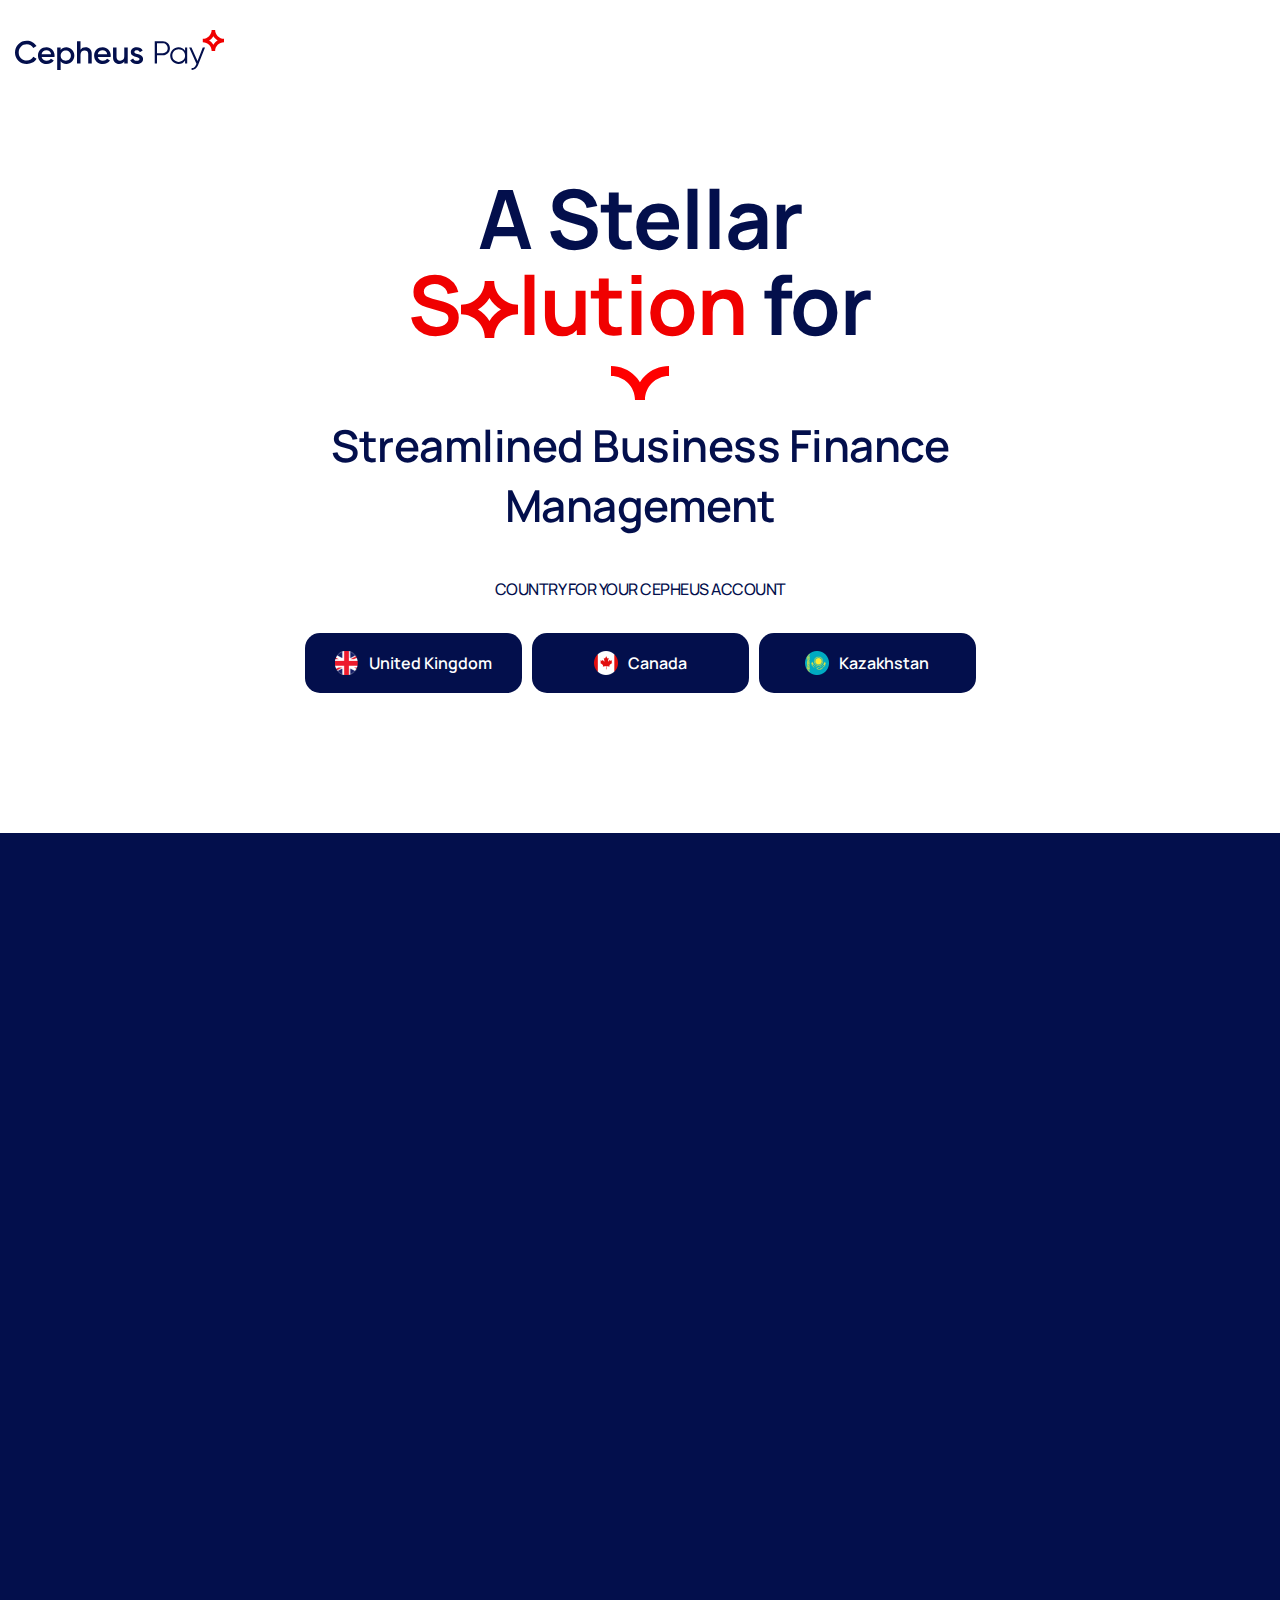
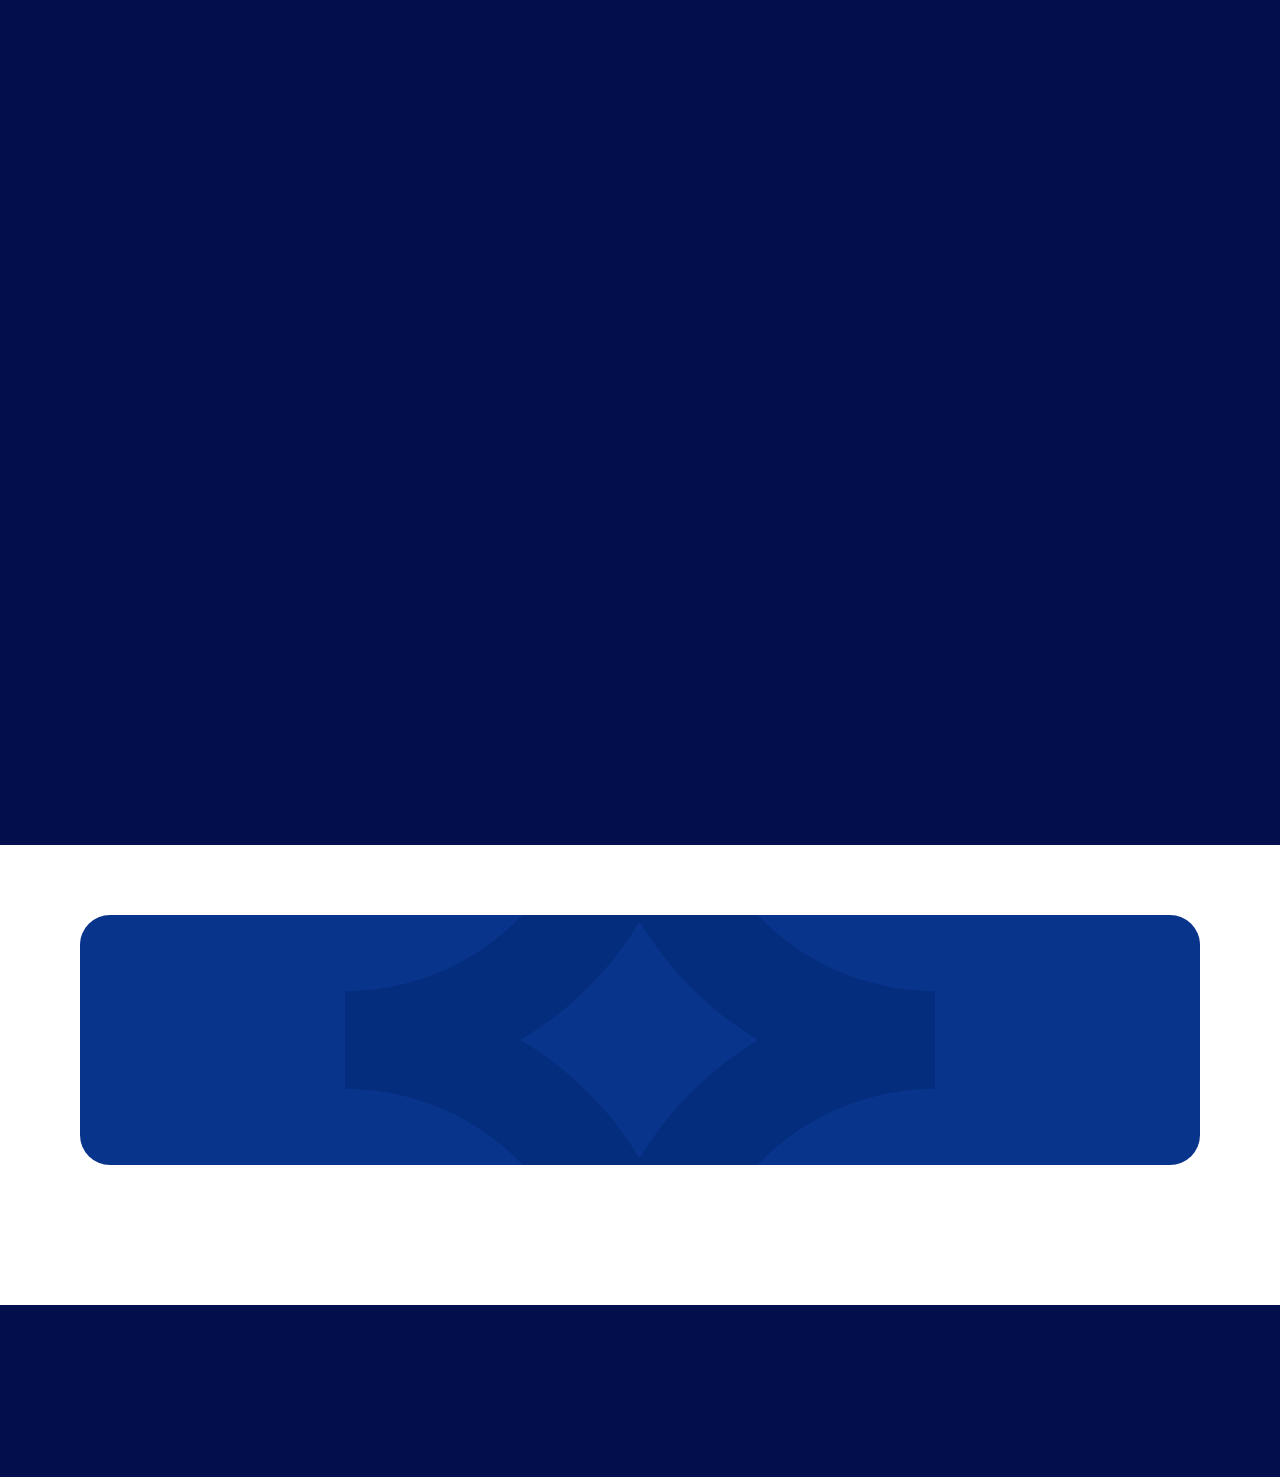
==== commit 299bb5c4: "test5" ====
--- a/index.html
+++ b/index.html
@@ -996,7 +996,7 @@
                         <h2 class="get-started__title wow fadeInUp" data-wow-delay=".5s">
                             Ready to get started?
                         </h2>
-                        <a href="#signup" data-fancybox class="get-started__button button button--red wow fadeIn"
+                        <a href="https://online.cepheus-pay.co.uk/"  class="get-started__button button button--red wow fadeIn"
                             data-wow-delay="1s">
                             Create an Account
                         </a>
@@ -1010,23 +1010,23 @@
                     <div class="footer__copyright wow fadeInLeft" data-wow-delay=".5s">
                         © 2023 Cepheus Payment. All right reserved.
                     </div>
-                    <ul class="footer__list">
-                        <li class="footer__list-item wow fadeInRight" data-wow-delay=".5s">
-                            <a href="#!" class="footer__list-link">
-                                Privacy Policy
-                            </a>
-                        </li>
-                        <li class="footer__list-item wow fadeInRight" data-wow-delay=".55s">
-                            <a href="#!" class="footer__list-link">
-                                Terms of Service
-                            </a>
-                        </li>
-                        <li class="footer__list-item wow fadeInRight" data-wow-delay=".6s">
-                            <a href="#!" class="footer__list-link">
-                                Cookies
-                            </a>
-                        </li>
-                    </ul>
+<!--                    <ul class="footer__list">-->
+<!--                        <li class="footer__list-item wow fadeInRight" data-wow-delay=".5s">-->
+<!--                            <a href="#!" class="footer__list-link">-->
+<!--                                Privacy Policy-->
+<!--                            </a>-->
+<!--                        </li>-->
+<!--                        <li class="footer__list-item wow fadeInRight" data-wow-delay=".55s">-->
+<!--                            <a href="#!" class="footer__list-link">-->
+<!--                                Terms of Service-->
+<!--                            </a>-->
+<!--                        </li>-->
+<!--                        <li class="footer__list-item wow fadeInRight" data-wow-delay=".6s">-->
+<!--                            <a href="#!" class="footer__list-link">-->
+<!--                                Cookies-->
+<!--                            </a>-->
+<!--                        </li>-->
+<!--                    </ul>-->
                 </div>
             </div>
         </footer>
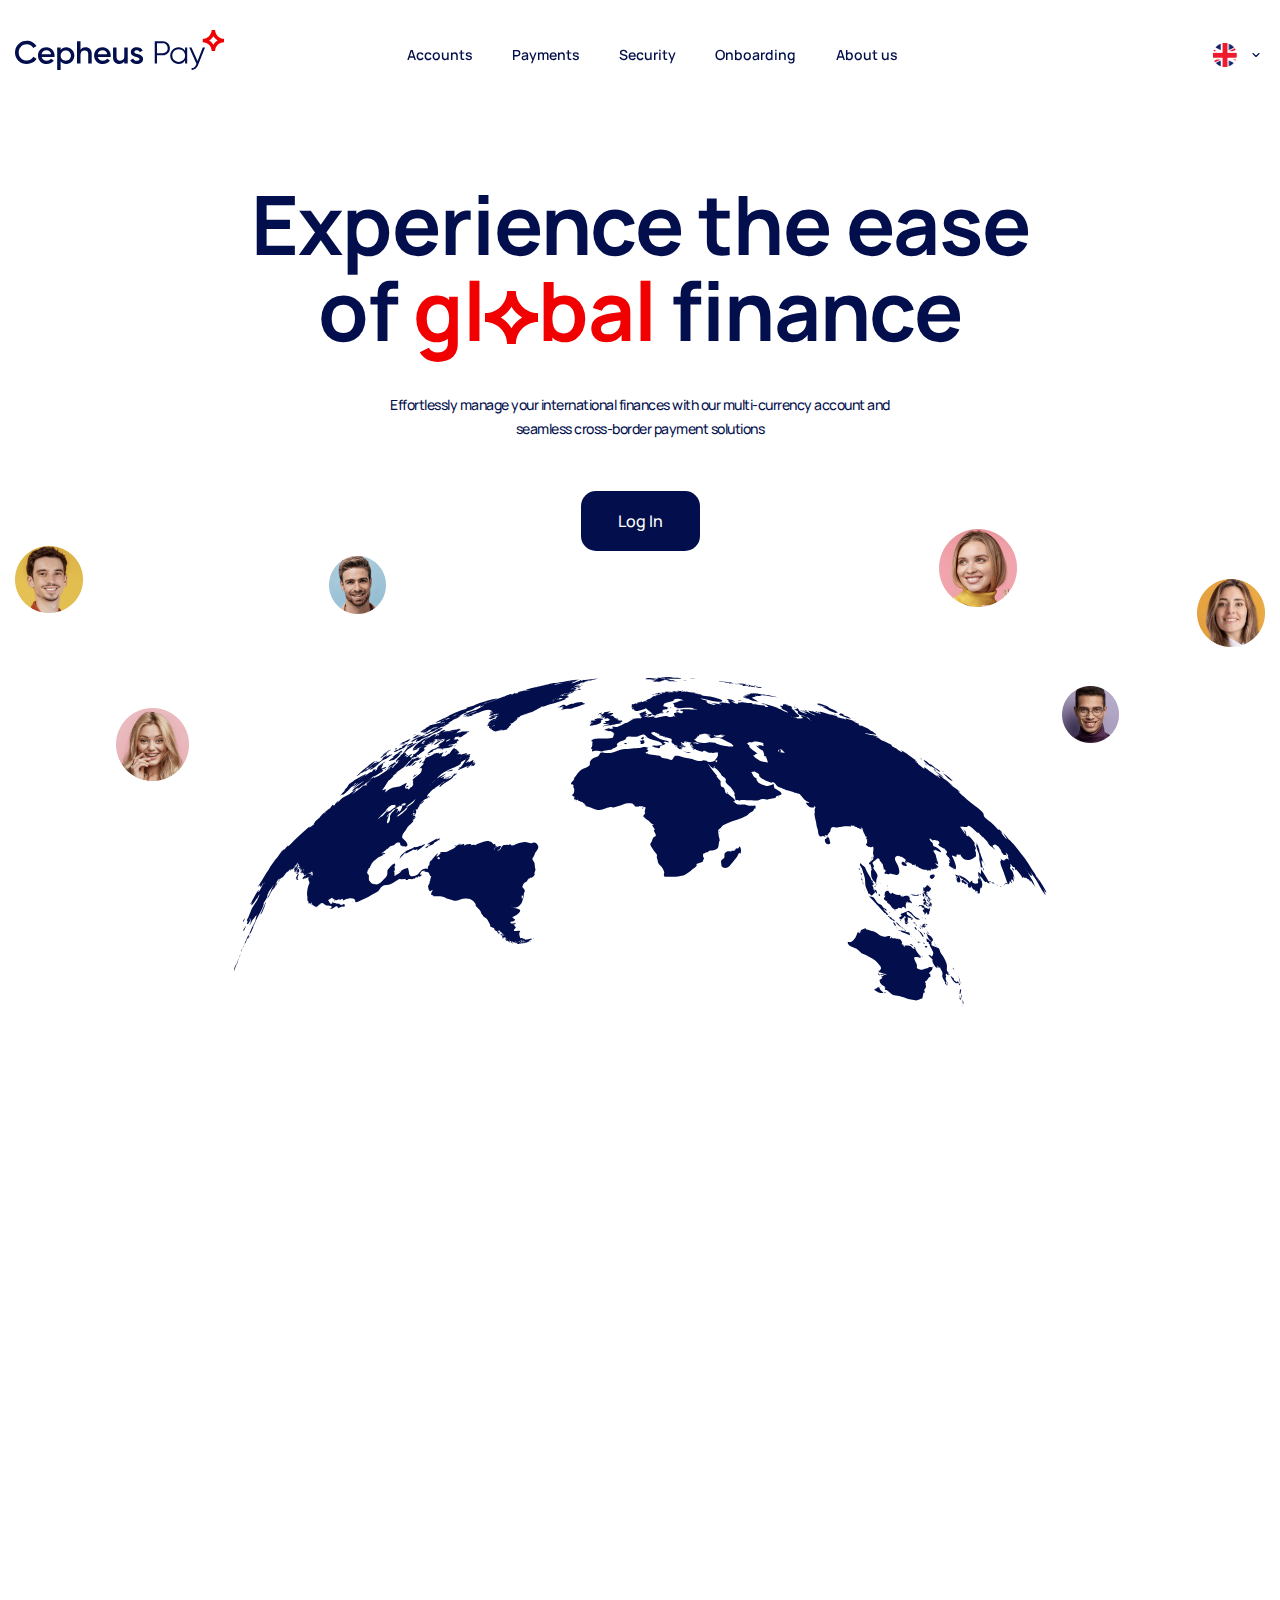
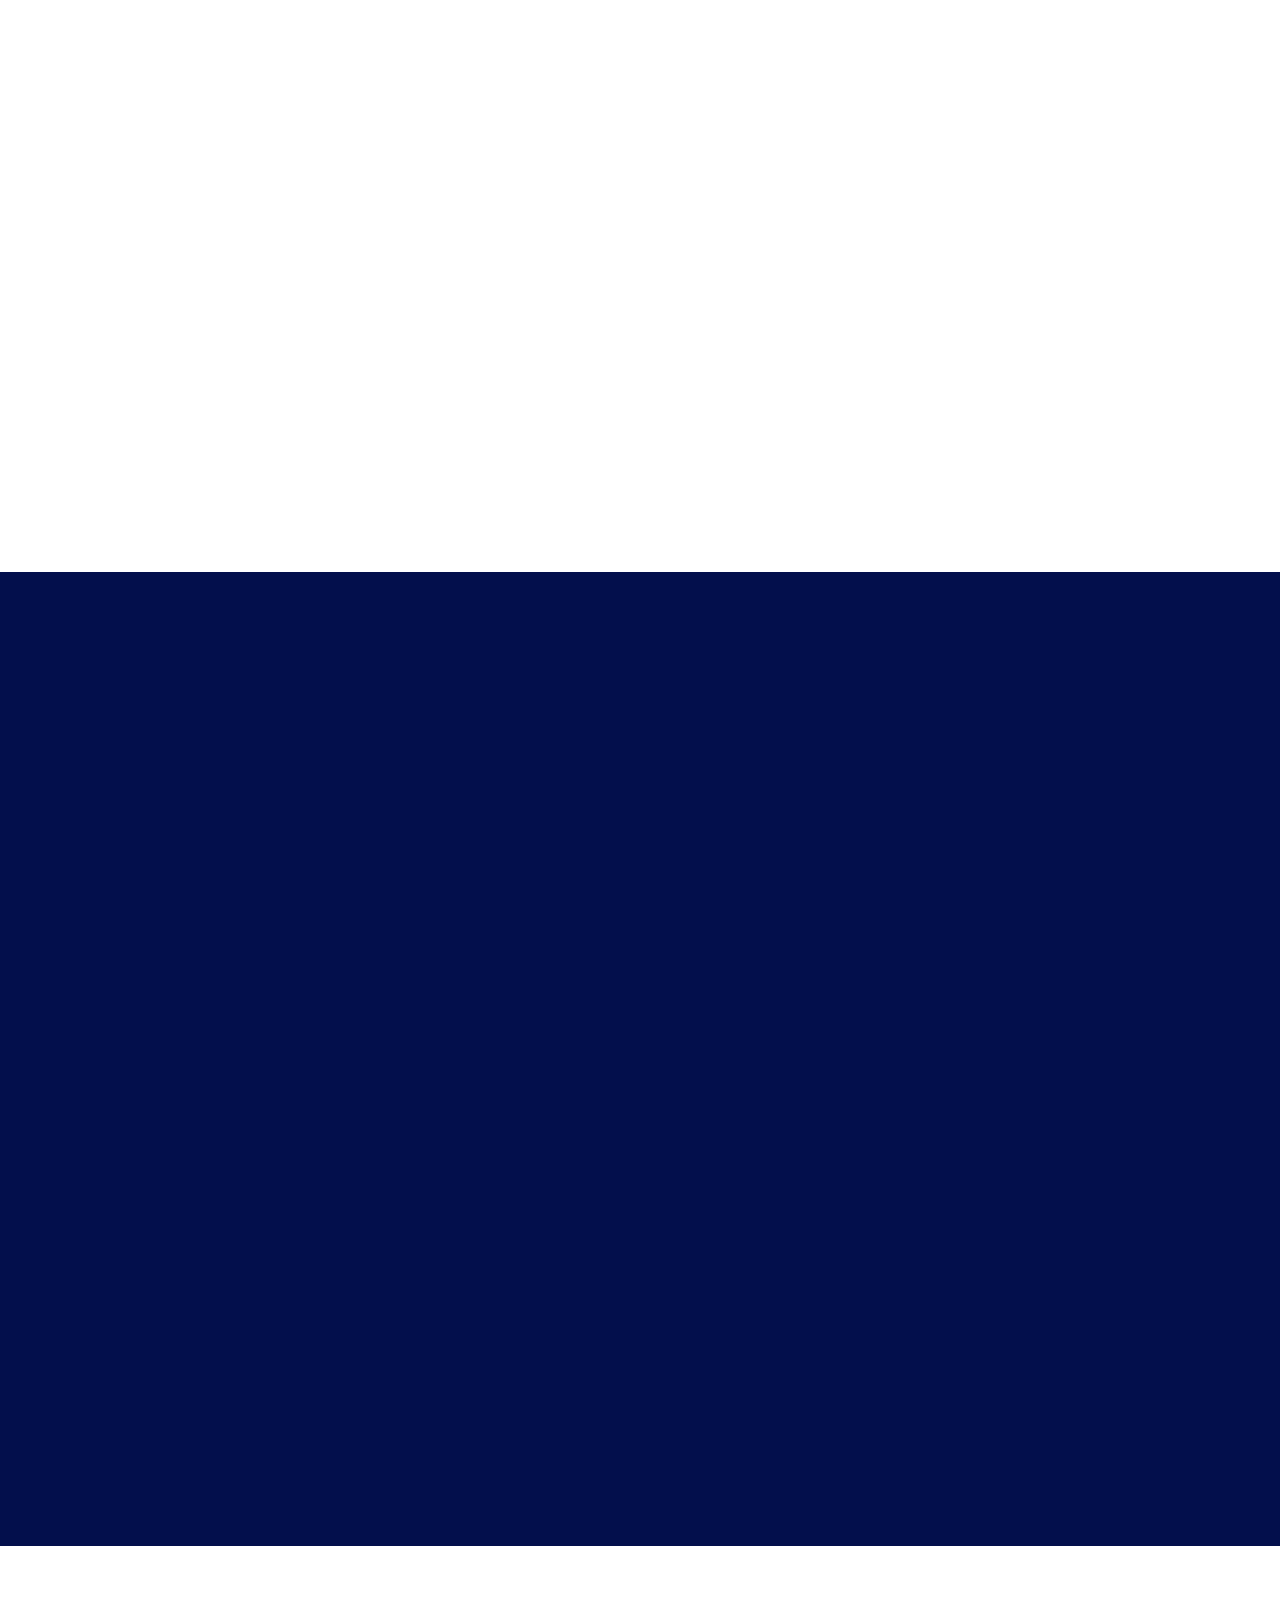
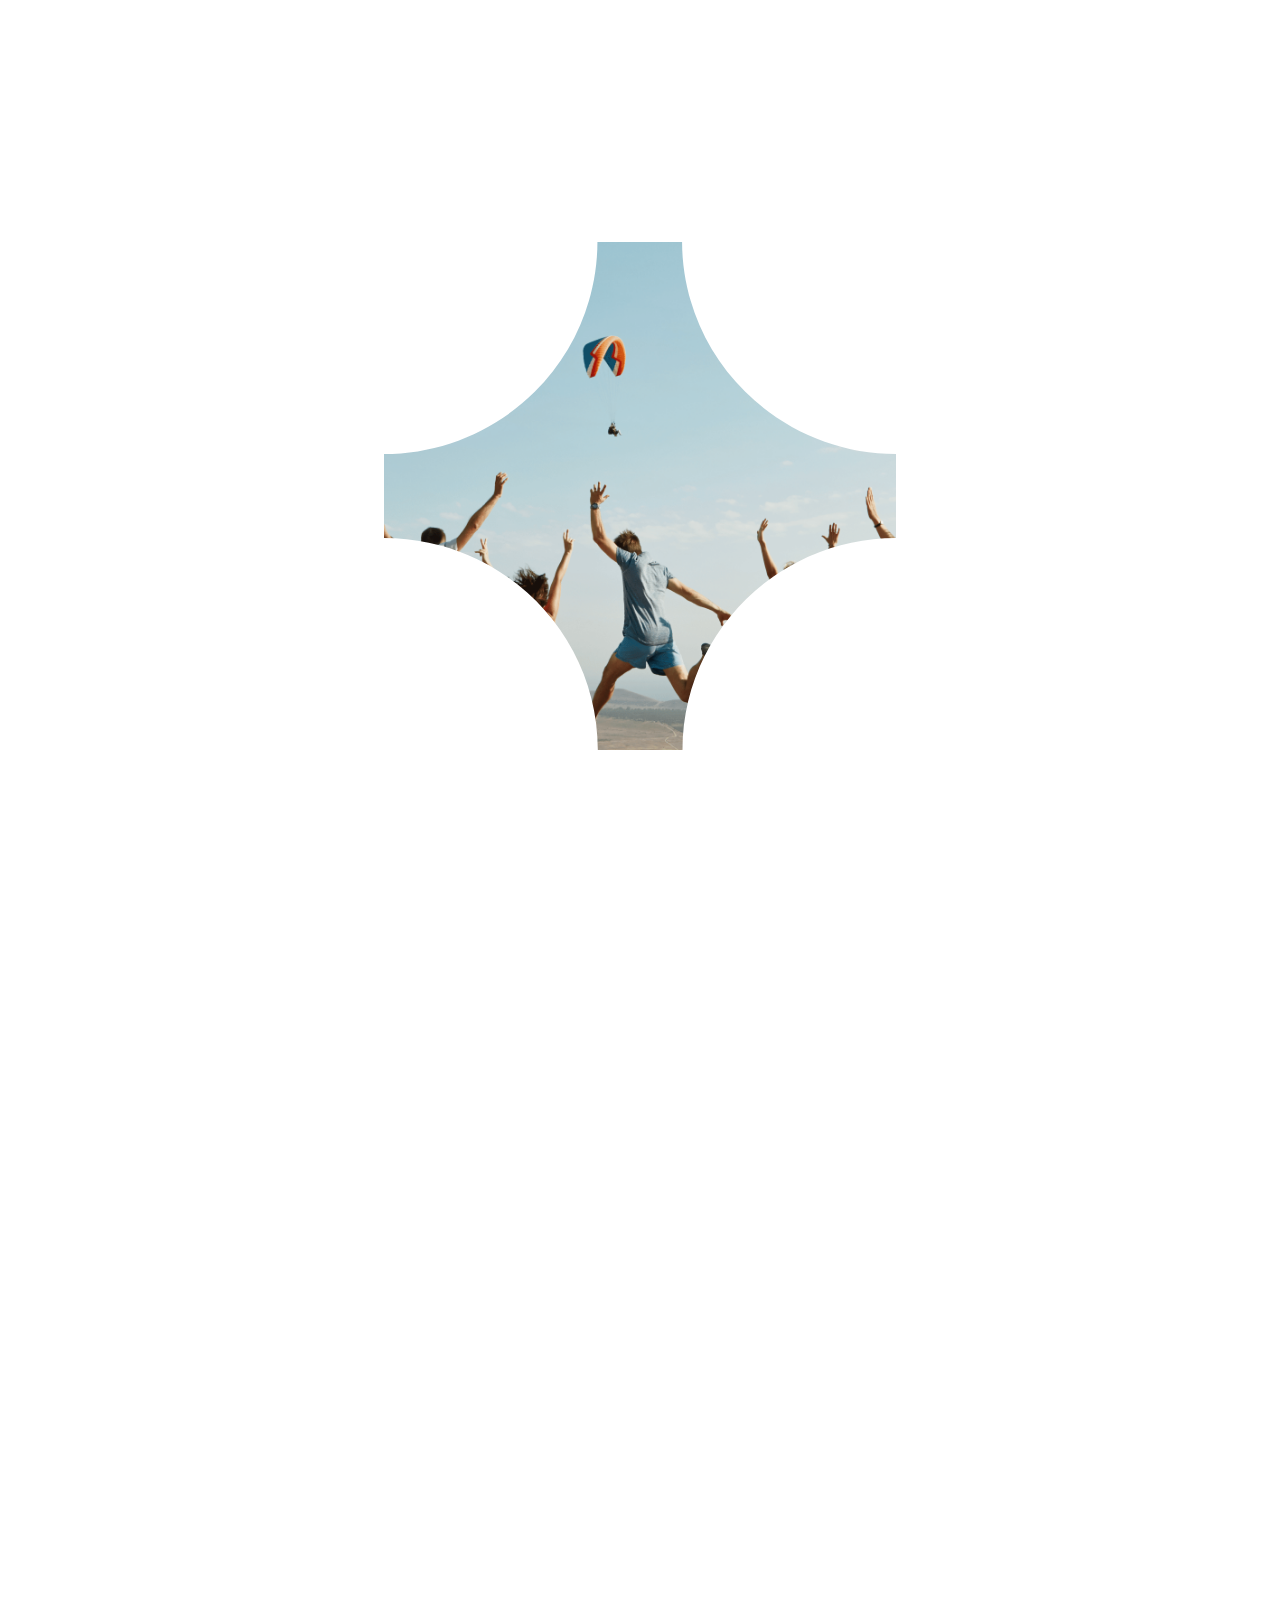
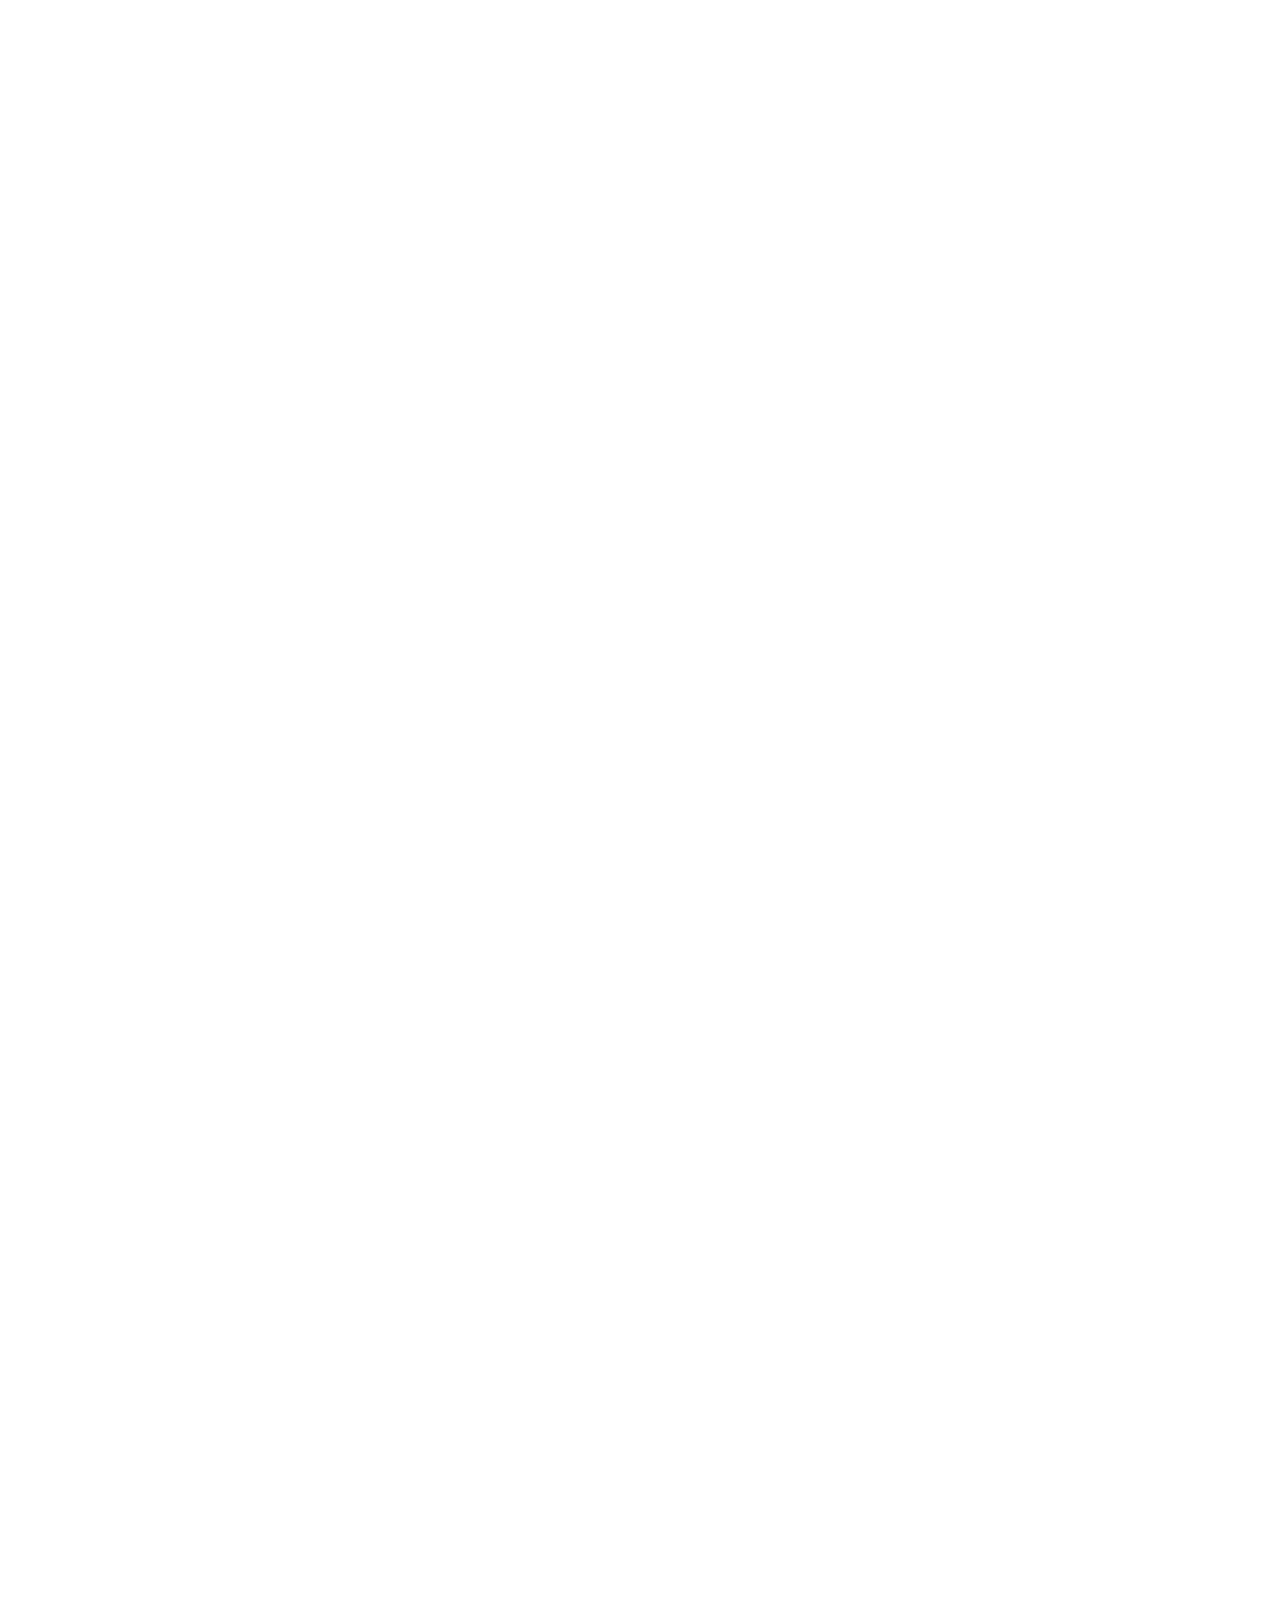
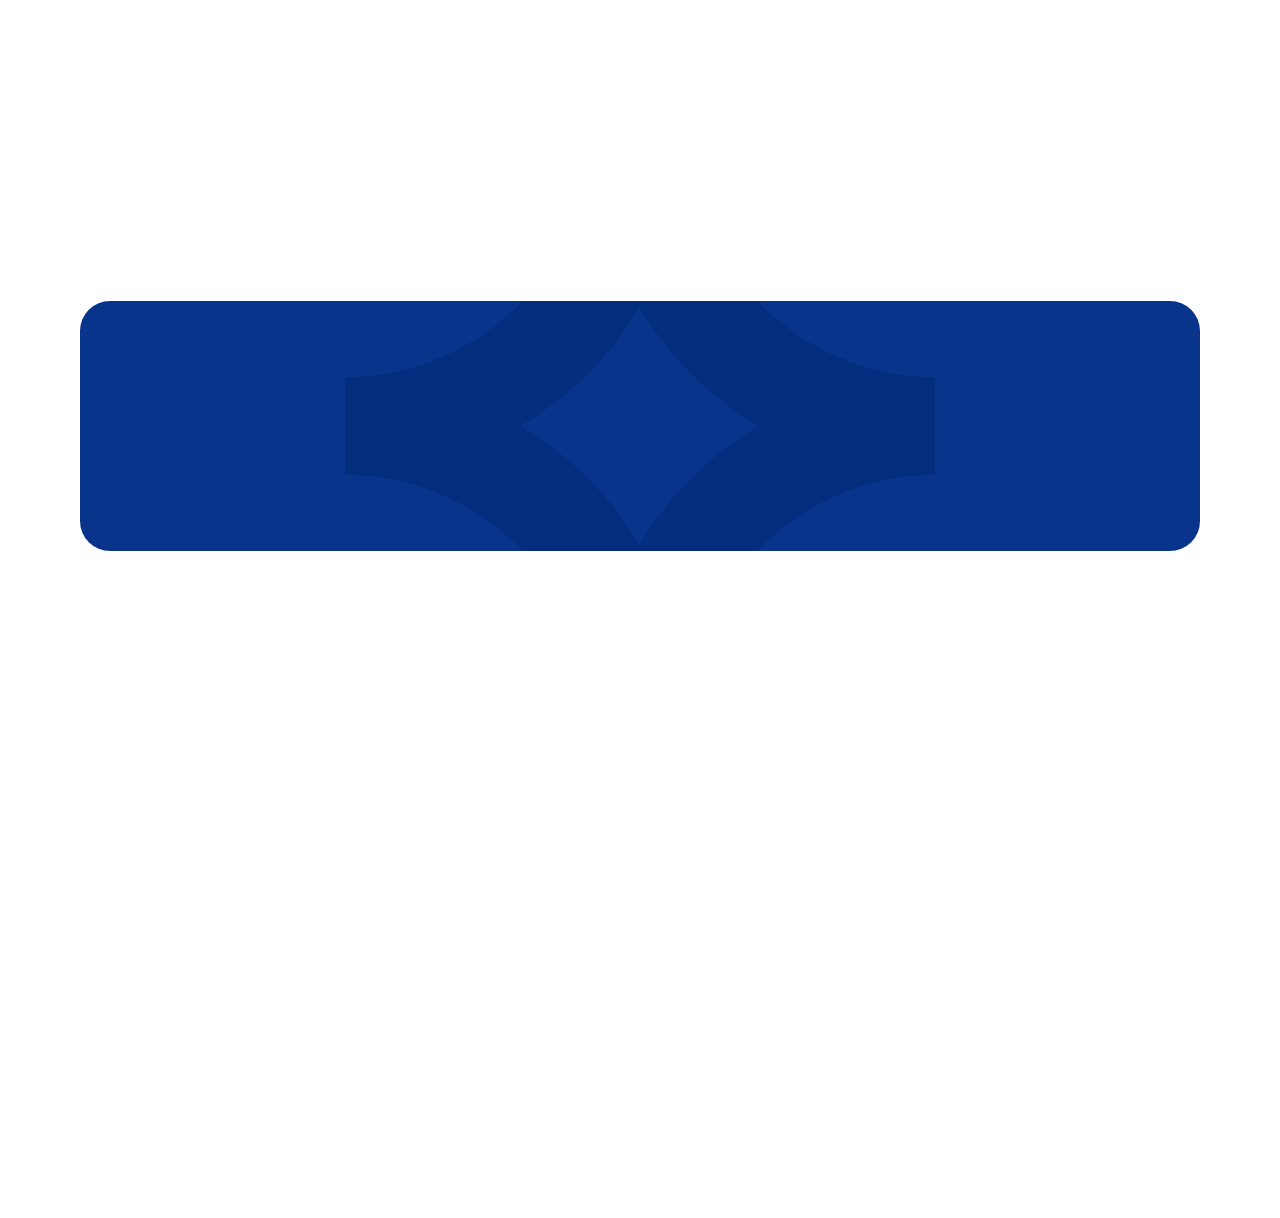
==== commit fb79ab48: "co_ukv_v2" ====
--- a/index.html
+++ b/index.html
@@ -2,1038 +2,1043 @@
 <html lang="en">
 
 <head>
-    <meta charset="utf-8">
-    <title>Cepheus Pay</title>
-    <meta name="description" content="Site slogan">
-    <meta name="keywords" content="Site keys">
-    <meta http-equiv="X-UA-Compatible" content="IE=edge">
-    <meta name="viewport" content="width=device-width, initial-scale=1, maximum-scale=1">
-    <meta name="theme-color" content="#fff">
-    <meta name="msapplication-navbutton-color" content="#fff">
-    <meta name="apple-mobile-web-app-status-bar-style" content="#fff">
-    <meta name="theme-color" content="#fff">
-    <meta property="og:title" content="Site keys" />
-    <meta property="og:description" content="Site slogan" />
-    <meta property="og:type" content="website" />
-    <meta property="og:url" content="***permalink***" />
-    <meta property="og:image" content="***img***" />
-    <meta property="og:image:type" content="image/jpeg" />
-    <!-- android favicon -->
-    <link rel="manifest" href="manifest.json" crossorigin="use-credentials">
-    <link rel="icon" type="image/png" sizes="16x16" href="img/favicon/favicon-16x16.png">
-    <link rel="icon" type="image/png" sizes="32x32" href="img/favicon/favicon-32x32.png">
-    <link rel="icon" type="image/png" sizes="96x96" href="img/favicon/favicon-96x96.png">
-    <!-- windows favicon -->
-    <meta name="msapplication-config" content="browserconfig.xml">
-    <!-- apple favicon -->
-    <link rel="apple-touch-icon" sizes="57x57" href="img/favicon/apple-icon-57x57.png">
-    <link rel="apple-touch-icon" sizes="60x60" href="img/favicon/apple-icon-60x60.png">
-    <link rel="apple-touch-icon" sizes="72x72" href="img/favicon/apple-icon-72x72.png">
-    <link rel="apple-touch-icon" sizes="76x76" href="img/favicon/apple-icon-76x76.png">
-    <link rel="apple-touch-icon" sizes="114x114" href="img/favicon/apple-icon-114x114.png">
-    <link rel="apple-touch-icon" sizes="120x120" href="img/favicon/apple-icon-120x120.png">
-    <link rel="apple-touch-icon" sizes="144x144" href="img/favicon/apple-icon-144x144.png">
-    <link rel="apple-touch-icon" sizes="152x152" href="img/favicon/apple-icon-152x152.png">
-    <link rel="apple-touch-icon" sizes="180x180" href="img/favicon/apple-icon-180x180.png">
-    <!-- safari format detection -->
-    <meta name="format-detection" content="telephone=no" />
-    <meta name="format-detection" content="address=no" />
-    <meta name="format-detection" content="email=no" />
-    <meta name="format-detection" content="date=no" />
-    <!-- css -->
-    <link rel="stylesheet" href="css/libs.min.css">
-    <link rel="stylesheet" href="css/style.min.css">
+	<meta charset="utf-8">
+	<title>Cepheus Pay</title>
+	<meta name="description" content="Site slogan">
+	<meta name="keywords" content="Site keys">
+	<meta http-equiv="X-UA-Compatible" content="IE=edge">
+	<meta name="viewport" content="width=device-width, initial-scale=1, maximum-scale=1">
+	<meta name="theme-color" content="#fff">
+	<meta name="msapplication-navbutton-color" content="#fff">
+	<meta name="apple-mobile-web-app-status-bar-style" content="#fff">
+	<meta name="theme-color" content="#fff">
+	<meta property="og:title" content="Site keys" />
+	<meta property="og:description" content="Site slogan" />
+	<meta property="og:type" content="website" />
+	<meta property="og:url" content="***permalink***" />
+	<meta property="og:image" content="***img***" />
+	<meta property="og:image:type" content="image/jpeg" />
+	<!-- android favicon -->
+	<link rel="manifest" href="manifest.json" crossorigin="use-credentials">
+	<link rel="icon" type="image/png" sizes="16x16" href="img/favicon/favicon-16x16.png">
+	<link rel="icon" type="image/png" sizes="32x32" href="img/favicon/favicon-32x32.png">
+	<link rel="icon" type="image/png" sizes="96x96" href="img/favicon/favicon-96x96.png">
+	<!-- windows favicon -->
+	<meta name="msapplication-config" content="browserconfig.xml">
+	<!-- apple favicon -->
+	<link rel="apple-touch-icon" sizes="57x57" href="img/favicon/apple-icon-57x57.png">
+	<link rel="apple-touch-icon" sizes="60x60" href="img/favicon/apple-icon-60x60.png">
+	<link rel="apple-touch-icon" sizes="72x72" href="img/favicon/apple-icon-72x72.png">
+	<link rel="apple-touch-icon" sizes="76x76" href="img/favicon/apple-icon-76x76.png">
+	<link rel="apple-touch-icon" sizes="114x114" href="img/favicon/apple-icon-114x114.png">
+	<link rel="apple-touch-icon" sizes="120x120" href="img/favicon/apple-icon-120x120.png">
+	<link rel="apple-touch-icon" sizes="144x144" href="img/favicon/apple-icon-144x144.png">
+	<link rel="apple-touch-icon" sizes="152x152" href="img/favicon/apple-icon-152x152.png">
+	<link rel="apple-touch-icon" sizes="180x180" href="img/favicon/apple-icon-180x180.png">
+	<!-- safari format detection -->
+	<meta name="format-detection" content="telephone=no" />
+	<meta name="format-detection" content="address=no" />
+	<meta name="format-detection" content="email=no" />
+	<meta name="format-detection" content="date=no" />
+	<!-- css -->
+	<link rel="stylesheet" href="css/libs.min.css">
+	<link rel="stylesheet" href="css/style.min.css">
 </head>
 
 <body class="body loaded">
 
-    <div class="icon-load">
-        <svg width="58" height="58" viewBox="0 0 58 58" fill="none" xmlns="http://www.w3.org/2000/svg">
-            <path class="preloader preloader-4" fill-rule="evenodd" clip-rule="evenodd"
-                d="M58 34V24C44.7452 24 34 13.2548 34 0H24C24 18.7777 39.2223 34 58 34Z" fill="#F0F1F5" />
-            <path class="preloader preloader-3" fill-rule="evenodd" clip-rule="evenodd"
-                d="M58 24V34C44.7452 34 34 44.7452 34 58H24C24 39.2223 39.2223 24 58 24Z" fill="#F0F1F5" />
-            <path class="preloader preloader-2" fill-rule="evenodd" clip-rule="evenodd"
-                d="M0 24V34C13.2548 34 24 44.7452 24 58H34C34 39.2223 18.7777 24 0 24Z" fill="#F0F1F5" />
-            <path class="preloader preloader-1" fill-rule="evenodd" clip-rule="evenodd"
-                d="M0 34V24C13.2548 24 24 13.2548 24 0H34C34 18.7777 18.7777 34 0 34Z" fill="#F0F1F5" />
-        </svg>
+	<div class="icon-load">
+		<svg width="58" height="58" viewBox="0 0 58 58" fill="none" xmlns="http://www.w3.org/2000/svg">
+			<path class="preloader preloader-4" fill-rule="evenodd" clip-rule="evenodd"
+				d="M58 34V24C44.7452 24 34 13.2548 34 0H24C24 18.7777 39.2223 34 58 34Z" fill="#F0F1F5" />
+			<path class="preloader preloader-3" fill-rule="evenodd" clip-rule="evenodd"
+				d="M58 24V34C44.7452 34 34 44.7452 34 58H24C24 39.2223 39.2223 24 58 24Z" fill="#F0F1F5" />
+			<path class="preloader preloader-2" fill-rule="evenodd" clip-rule="evenodd"
+				d="M0 24V34C13.2548 34 24 44.7452 24 58H34C34 39.2223 18.7777 24 0 24Z" fill="#F0F1F5" />
+			<path class="preloader preloader-1" fill-rule="evenodd" clip-rule="evenodd"
+				d="M0 34V24C13.2548 24 24 13.2548 24 0H34C34 18.7777 18.7777 34 0 34Z" fill="#F0F1F5" />
+		</svg>
 
-    </div>
+	</div>
 
-    <div class="main-wrapper">
-        <header class="header">
-        	<div class="header__background-mobile"></div>
-        	<div class="wrapper">
-        		<div class="header__wrapper active">
-        			<div class="header__logo"><img src="img/logo/logo.svg" alt="logo"></div>
-        		</div>
-        	</div>
-        	<div class="popup" id="login">
-        		<div class="popup__left">
-        			<div class="popup__logo">
-        				<svg width="209" height="40" viewBox="0 0 209 40" fill="none" xmlns="http://www.w3.org/2000/svg">
-        					<path fill-rule="evenodd" clip-rule="evenodd"
-        						d="M11.8009 34.0005C8.40031 34.0005 5.58153 32.8917 3.34454 30.6741C1.13893 28.4781 -0.0678692 25.4854 0.00295014 22.3873C0.00295014 19.1033 1.12144 16.3513 3.35842 14.1314C5.59541 11.9115 8.40956 10.7924 11.8009 10.774C13.7828 10.7588 15.7345 11.2556 17.4639 12.2154C19.1471 13.1268 20.5482 14.4753 21.5168 16.1163L18.2898 17.9738C17.6852 16.8625 16.7725 15.9458 15.6595 15.3319C14.4828 14.6748 13.1513 14.3389 11.8009 14.3584C9.41354 14.3584 7.45532 15.1152 5.92621 16.6288C4.44106 18.1217 3.69964 20.0412 3.70195 22.3873C3.70426 24.7333 4.44568 26.6528 5.92621 28.1458C7.453 29.6593 9.41123 30.4161 11.8009 30.4161C13.1601 30.4355 14.5005 30.0997 15.6873 29.4426C16.8037 28.839 17.7134 27.9192 18.3002 26.8007L21.5168 28.6273C20.5627 30.2768 19.1721 31.6364 17.4951 32.5592C15.7588 33.53 13.7941 34.0273 11.8009 34.0005ZM39.4566 27.0587H26.6177C26.8269 28.174 27.4557 29.1688 28.377 29.8416C29.3744 30.5268 30.5683 30.8743 31.781 30.8323C33.6109 30.8323 34.9989 30.1719 35.945 28.8509L38.8182 30.5124C37.2451 32.8378 34.889 34.0005 31.7498 34.0005C29.1473 34.0005 27.0283 33.2116 25.3928 31.6339C23.7759 30.0368 22.8969 27.8482 22.9638 25.5864C22.9165 23.3531 23.7841 21.1961 25.3685 19.6078C26.937 17.9864 28.9808 17.1758 31.5 17.1758C33.7058 17.1185 35.827 18.0179 37.3087 19.6388C38.828 21.2616 39.6495 23.4074 39.5989 25.6208C39.5945 26.1027 39.5515 26.5835 39.4705 27.0587H39.4566ZM36.0908 24.2414H26.5934C26.774 23.1127 27.3577 22.086 28.2382 21.3484C29.1533 20.628 30.2975 20.2548 31.4653 20.2958C32.5639 20.2693 33.6355 20.6356 34.4842 21.3278C35.3543 22.077 35.9244 23.1108 36.0908 24.2414ZM51.3136 17.1723C53.4732 17.1598 55.5372 18.0547 56.9939 19.6353C58.5475 21.228 59.3924 23.3715 59.3397 25.5864C59.3941 27.8128 58.5454 29.9678 56.9835 31.5685C55.5238 33.1412 53.4589 34.0253 51.3032 34.0005C48.8719 34.0005 46.9888 33.105 45.654 31.3139V39.9826H42.1841V17.5886H45.654V19.8933C46.9726 18.0816 48.8591 17.1746 51.3136 17.1723ZM54.4053 29.2672C52.3598 31.1805 49.1639 31.1805 47.1184 29.2672C46.1619 28.2801 45.6433 26.9547 45.6783 25.5864C45.6348 24.2242 46.1609 22.9046 47.1323 21.9401C49.1562 19.9734 52.3953 19.9734 54.4192 21.9401C55.3893 22.9052 55.9141 24.2247 55.8697 25.5864C55.9061 26.9596 55.3775 28.2884 54.4053 29.2672ZM70.5165 17.1723C72.3903 17.1723 73.8939 17.764 75.0274 18.9473C76.161 20.1307 76.7254 21.736 76.7208 23.7633V33.5843H73.2196V24.1141C73.2196 22.9216 72.8969 22.0043 72.2515 21.3622C71.5397 20.6971 70.5841 20.3502 69.6073 20.4024C68.4836 20.3457 67.3898 20.7719 66.6058 21.572C65.8725 22.3494 65.507 23.4961 65.5093 25.012V33.5843H62.0289V11.1903H65.5162V19.6353C66.5919 17.9956 68.2587 17.1746 70.5165 17.1723ZM82.7829 27.0587H95.6218C95.7011 26.5833 95.744 26.1027 95.7502 25.6208C95.8008 23.4074 94.9792 21.2616 93.46 19.6388C91.9783 18.0179 89.857 17.1185 87.6512 17.1758C85.132 17.1758 83.0882 17.9864 81.5198 19.6078C79.9331 21.2 79.0665 23.3626 79.1186 25.6002C79.052 27.8619 79.931 30.0503 81.5475 31.6476C83.1854 33.2162 85.3078 34.0005 87.915 34.0005C91.0564 34.0005 93.4126 32.8378 94.9833 30.5124L92.1102 28.8509C91.164 30.1719 89.776 30.8323 87.9462 30.8323C86.7335 30.8743 85.5395 30.5268 84.5421 29.8416C83.6209 29.1688 82.992 28.174 82.7829 27.0587ZM82.7447 24.2414H92.2316C92.0657 23.114 91.4998 22.0821 90.6354 21.3312C89.7867 20.6391 88.7152 20.2728 87.6165 20.2992C86.4488 20.2583 85.3045 20.6315 84.3895 21.3519C83.5097 22.0886 82.926 23.114 82.7447 24.2414ZM109.255 17.5886V26.1609C109.253 27.6768 108.883 28.8234 108.145 29.6008C107.362 30.4017 106.267 30.8281 105.143 30.7704C104.162 30.8265 103.201 30.4794 102.485 29.8107C101.84 29.1686 101.517 28.2512 101.517 27.0587V17.5886H98.0473V27.4096C98.0381 29.4369 98.6025 31.0422 99.7407 32.2255C100.879 33.4089 102.382 34.0005 104.252 34.0005C106.512 34.0005 108.18 33.1795 109.255 31.5375V33.5843H112.725V17.5886H109.255ZM119.37 22.0158C119.383 22.5275 119.681 22.99 120.144 23.2163C120.858 23.5977 121.619 23.8878 122.407 24.0797C123.073 24.2266 123.731 24.4081 124.378 24.6232C124.996 24.8446 125.59 25.1281 126.151 25.4695C126.754 25.8234 127.25 26.332 127.587 26.9418C127.928 27.5998 128.086 28.3359 128.045 29.0745C128.095 30.4993 127.42 31.8537 126.248 32.6796C124.935 33.5865 123.36 34.0464 121.761 33.9902C120.332 34.0377 118.917 33.7038 117.663 33.0236C116.556 32.3976 115.684 31.4317 115.179 30.2716L118.18 28.5517C118.717 30.0859 119.911 30.853 121.761 30.853C123.612 30.853 124.527 30.2556 124.506 29.0608C124.506 28.187 123.483 27.499 121.438 26.9968C120.779 26.8391 120.128 26.6473 119.488 26.4223C118.887 26.1948 118.306 25.9163 117.753 25.5899C117.144 25.2533 116.64 24.7555 116.299 24.152C115.96 23.5178 115.798 22.8051 115.831 22.088C115.787 20.7068 116.411 19.3879 117.51 18.538C118.72 17.6188 120.214 17.1435 121.737 17.193C122.983 17.1703 124.214 17.4741 125.304 18.0736C126.319 18.6387 127.15 19.4803 127.698 20.4987L124.759 22.1327C124.225 20.9081 123.215 20.2958 121.73 20.2958C121.133 20.2705 120.542 20.4265 120.037 20.743C119.601 21.0184 119.347 21.5038 119.37 22.0158ZM147.8 11.204H139.732L139.736 33.5843H141.998V25.27H147.803C149.699 25.3137 151.531 24.5863 152.872 23.2567C154.213 21.9272 154.947 20.1115 154.903 18.2318C154.944 16.3533 154.209 14.5397 152.867 13.2124C151.526 11.885 149.695 11.1594 147.8 11.204ZM141.995 23.1681H147.8C149.1 23.2138 150.36 22.7143 151.27 21.7922C152.205 20.8481 152.707 19.5643 152.658 18.2421C152.703 16.9299 152.201 15.6572 151.27 14.7231C150.369 13.7841 149.106 13.272 147.8 13.3161H141.998L141.995 23.1681ZM170.067 20.7169V17.5886H172.197V33.5843H170.067V30.4505C168.584 32.7966 166.412 33.9696 163.55 33.9696C161.33 34.0002 159.195 33.1201 157.651 31.5375C156.054 29.9669 155.176 27.816 155.222 25.5864C155.177 23.357 156.055 21.2064 157.651 19.6353C159.195 18.0527 161.33 17.1727 163.55 17.2033C166.41 17.201 168.582 18.3722 170.067 20.7169ZM159.195 30.0962C161.706 32.5186 165.706 32.5186 168.217 30.0962C169.419 28.9008 170.083 27.2742 170.056 25.5864C170.056 22.1059 167.21 19.2844 163.699 19.2844C160.189 19.2844 157.342 22.1059 157.342 25.5864C157.321 27.2759 157.989 28.9022 159.195 30.0962ZM187.753 17.5782L182.524 30.994L176.455 17.5886H174.196L181.445 33.6806L181.025 34.6713C180.014 37.1183 178.54 38.2271 176.604 37.9978V39.9826C177.98 40.0933 179.347 39.6758 180.421 38.8165C181.645 37.8273 182.575 36.528 183.114 35.0566L190.012 17.5782H187.753Z"
-        						fill="#fff" />
-        					<path fill-rule="evenodd" clip-rule="evenodd"
-        						d="M196.626 0H200.134C200.142 2.33128 201.085 4.56382 202.754 6.20566C204.411 7.84947 206.656 8.77693 209 8.78562V12.2634C204.112 12.2748 200.155 16.2038 200.152 21.049H196.643C196.638 16.1992 192.673 12.2691 187.781 12.2634V8.78562C190.125 8.77821 192.37 7.85197 194.027 6.2091C195.687 4.56111 196.621 2.32883 196.626 0ZM194.089 10.5262C195.847 11.5659 197.32 13.0177 198.378 14.7539C199.431 13.0189 200.898 11.567 202.65 10.5262C200.898 9.48337 199.432 8.03055 198.378 6.2951C197.319 8.03172 195.846 9.48448 194.089 10.5262Z"
-        						fill="#F00000" />
-        				</svg>
-        			</div>
-        			<div class="popup__title">
-        				Gl<span class="popup__star star"></span>bal
-        			</div>
-        			<div class="popup__left-pic">
-        				<img src="img/popup/image.png" alt="">
-        			</div>
-        		</div>
-        		<div class="popup__right">
-        			<h3>
-        				Log In
-        			</h3>
-        			<p class="popup__desc">
-        				Managing your finances efficiently
-        			</p>
-        			<form action="" class="popup__form">
-        				<div class="popup__form-top">
-        					<div class="popup__input-wrapper">
-        						<input type="email" placeholder="Email">
-        					</div>
-        					<div class="popup__input-wrapper password">
-        						<div class="popup__input-abs">
-        							<img class="active" src="img/main/eye.svg" alt="">
-        							<img class="" src="img/main/eye-closed.svg" alt="">
-        						</div>
-        						<input type="password" placeholder="Password">
-        					</div>
-        				</div>
-        				<a href="#!" class="popup__password">Forgot Password</a>
-        				<div class="popup__input-wrapper">
-        					<input type="submit" class="button--red button" value="Log In">
-        				</div>
-        			</form>
-        			<span class="signup">Don't have an account?<a href="#signup" rel='fancy2' data-fancybox>&nbsp;Sign
-        					Up</a></span>
-        		</div>
-        	</div>
-        	<div class="popup" id="signup">
-        		<div class="popup__left">
-        			<div class="popup__logo">
-        				<svg width="209" height="40" viewBox="0 0 209 40" fill="none" xmlns="http://www.w3.org/2000/svg">
-        					<path fill-rule="evenodd" clip-rule="evenodd"
-        						d="M11.8009 34.0005C8.40031 34.0005 5.58153 32.8917 3.34454 30.6741C1.13893 28.4781 -0.0678692 25.4854 0.00295014 22.3873C0.00295014 19.1033 1.12144 16.3513 3.35842 14.1314C5.59541 11.9115 8.40956 10.7924 11.8009 10.774C13.7828 10.7588 15.7345 11.2556 17.4639 12.2154C19.1471 13.1268 20.5482 14.4753 21.5168 16.1163L18.2898 17.9738C17.6852 16.8625 16.7725 15.9458 15.6595 15.3319C14.4828 14.6748 13.1513 14.3389 11.8009 14.3584C9.41354 14.3584 7.45532 15.1152 5.92621 16.6288C4.44106 18.1217 3.69964 20.0412 3.70195 22.3873C3.70426 24.7333 4.44568 26.6528 5.92621 28.1458C7.453 29.6593 9.41123 30.4161 11.8009 30.4161C13.1601 30.4355 14.5005 30.0997 15.6873 29.4426C16.8037 28.839 17.7134 27.9192 18.3002 26.8007L21.5168 28.6273C20.5627 30.2768 19.1721 31.6364 17.4951 32.5592C15.7588 33.53 13.7941 34.0273 11.8009 34.0005ZM39.4566 27.0587H26.6177C26.8269 28.174 27.4557 29.1688 28.377 29.8416C29.3744 30.5268 30.5683 30.8743 31.781 30.8323C33.6109 30.8323 34.9989 30.1719 35.945 28.8509L38.8182 30.5124C37.2451 32.8378 34.889 34.0005 31.7498 34.0005C29.1473 34.0005 27.0283 33.2116 25.3928 31.6339C23.7759 30.0368 22.8969 27.8482 22.9638 25.5864C22.9165 23.3531 23.7841 21.1961 25.3685 19.6078C26.937 17.9864 28.9808 17.1758 31.5 17.1758C33.7058 17.1185 35.827 18.0179 37.3087 19.6388C38.828 21.2616 39.6495 23.4074 39.5989 25.6208C39.5945 26.1027 39.5515 26.5835 39.4705 27.0587H39.4566ZM36.0908 24.2414H26.5934C26.774 23.1127 27.3577 22.086 28.2382 21.3484C29.1533 20.628 30.2975 20.2548 31.4653 20.2958C32.5639 20.2693 33.6355 20.6356 34.4842 21.3278C35.3543 22.077 35.9244 23.1108 36.0908 24.2414ZM51.3136 17.1723C53.4732 17.1598 55.5372 18.0547 56.9939 19.6353C58.5475 21.228 59.3924 23.3715 59.3397 25.5864C59.3941 27.8128 58.5454 29.9678 56.9835 31.5685C55.5238 33.1412 53.4589 34.0253 51.3032 34.0005C48.8719 34.0005 46.9888 33.105 45.654 31.3139V39.9826H42.1841V17.5886H45.654V19.8933C46.9726 18.0816 48.8591 17.1746 51.3136 17.1723ZM54.4053 29.2672C52.3598 31.1805 49.1639 31.1805 47.1184 29.2672C46.1619 28.2801 45.6433 26.9547 45.6783 25.5864C45.6348 24.2242 46.1609 22.9046 47.1323 21.9401C49.1562 19.9734 52.3953 19.9734 54.4192 21.9401C55.3893 22.9052 55.9141 24.2247 55.8697 25.5864C55.9061 26.9596 55.3775 28.2884 54.4053 29.2672ZM70.5165 17.1723C72.3903 17.1723 73.8939 17.764 75.0274 18.9473C76.161 20.1307 76.7254 21.736 76.7208 23.7633V33.5843H73.2196V24.1141C73.2196 22.9216 72.8969 22.0043 72.2515 21.3622C71.5397 20.6971 70.5841 20.3502 69.6073 20.4024C68.4836 20.3457 67.3898 20.7719 66.6058 21.572C65.8725 22.3494 65.507 23.4961 65.5093 25.012V33.5843H62.0289V11.1903H65.5162V19.6353C66.5919 17.9956 68.2587 17.1746 70.5165 17.1723ZM82.7829 27.0587H95.6218C95.7011 26.5833 95.744 26.1027 95.7502 25.6208C95.8008 23.4074 94.9792 21.2616 93.46 19.6388C91.9783 18.0179 89.857 17.1185 87.6512 17.1758C85.132 17.1758 83.0882 17.9864 81.5198 19.6078C79.9331 21.2 79.0665 23.3626 79.1186 25.6002C79.052 27.8619 79.931 30.0503 81.5475 31.6476C83.1854 33.2162 85.3078 34.0005 87.915 34.0005C91.0564 34.0005 93.4126 32.8378 94.9833 30.5124L92.1102 28.8509C91.164 30.1719 89.776 30.8323 87.9462 30.8323C86.7335 30.8743 85.5395 30.5268 84.5421 29.8416C83.6209 29.1688 82.992 28.174 82.7829 27.0587ZM82.7447 24.2414H92.2316C92.0657 23.114 91.4998 22.0821 90.6354 21.3312C89.7867 20.6391 88.7152 20.2728 87.6165 20.2992C86.4488 20.2583 85.3045 20.6315 84.3895 21.3519C83.5097 22.0886 82.926 23.114 82.7447 24.2414ZM109.255 17.5886V26.1609C109.253 27.6768 108.883 28.8234 108.145 29.6008C107.362 30.4017 106.267 30.8281 105.143 30.7704C104.162 30.8265 103.201 30.4794 102.485 29.8107C101.84 29.1686 101.517 28.2512 101.517 27.0587V17.5886H98.0473V27.4096C98.0381 29.4369 98.6025 31.0422 99.7407 32.2255C100.879 33.4089 102.382 34.0005 104.252 34.0005C106.512 34.0005 108.18 33.1795 109.255 31.5375V33.5843H112.725V17.5886H109.255ZM119.37 22.0158C119.383 22.5275 119.681 22.99 120.144 23.2163C120.858 23.5977 121.619 23.8878 122.407 24.0797C123.073 24.2266 123.731 24.4081 124.378 24.6232C124.996 24.8446 125.59 25.1281 126.151 25.4695C126.754 25.8234 127.25 26.332 127.587 26.9418C127.928 27.5998 128.086 28.3359 128.045 29.0745C128.095 30.4993 127.42 31.8537 126.248 32.6796C124.935 33.5865 123.36 34.0464 121.761 33.9902C120.332 34.0377 118.917 33.7038 117.663 33.0236C116.556 32.3976 115.684 31.4317 115.179 30.2716L118.18 28.5517C118.717 30.0859 119.911 30.853 121.761 30.853C123.612 30.853 124.527 30.2556 124.506 29.0608C124.506 28.187 123.483 27.499 121.438 26.9968C120.779 26.8391 120.128 26.6473 119.488 26.4223C118.887 26.1948 118.306 25.9163 117.753 25.5899C117.144 25.2533 116.64 24.7555 116.299 24.152C115.96 23.5178 115.798 22.8051 115.831 22.088C115.787 20.7068 116.411 19.3879 117.51 18.538C118.72 17.6188 120.214 17.1435 121.737 17.193C122.983 17.1703 124.214 17.4741 125.304 18.0736C126.319 18.6387 127.15 19.4803 127.698 20.4987L124.759 22.1327C124.225 20.9081 123.215 20.2958 121.73 20.2958C121.133 20.2705 120.542 20.4265 120.037 20.743C119.601 21.0184 119.347 21.5038 119.37 22.0158ZM147.8 11.204H139.732L139.736 33.5843H141.998V25.27H147.803C149.699 25.3137 151.531 24.5863 152.872 23.2567C154.213 21.9272 154.947 20.1115 154.903 18.2318C154.944 16.3533 154.209 14.5397 152.867 13.2124C151.526 11.885 149.695 11.1594 147.8 11.204ZM141.995 23.1681H147.8C149.1 23.2138 150.36 22.7143 151.27 21.7922C152.205 20.8481 152.707 19.5643 152.658 18.2421C152.703 16.9299 152.201 15.6572 151.27 14.7231C150.369 13.7841 149.106 13.272 147.8 13.3161H141.998L141.995 23.1681ZM170.067 20.7169V17.5886H172.197V33.5843H170.067V30.4505C168.584 32.7966 166.412 33.9696 163.55 33.9696C161.33 34.0002 159.195 33.1201 157.651 31.5375C156.054 29.9669 155.176 27.816 155.222 25.5864C155.177 23.357 156.055 21.2064 157.651 19.6353C159.195 18.0527 161.33 17.1727 163.55 17.2033C166.41 17.201 168.582 18.3722 170.067 20.7169ZM159.195 30.0962C161.706 32.5186 165.706 32.5186 168.217 30.0962C169.419 28.9008 170.083 27.2742 170.056 25.5864C170.056 22.1059 167.21 19.2844 163.699 19.2844C160.189 19.2844 157.342 22.1059 157.342 25.5864C157.321 27.2759 157.989 28.9022 159.195 30.0962ZM187.753 17.5782L182.524 30.994L176.455 17.5886H174.196L181.445 33.6806L181.025 34.6713C180.014 37.1183 178.54 38.2271 176.604 37.9978V39.9826C177.98 40.0933 179.347 39.6758 180.421 38.8165C181.645 37.8273 182.575 36.528 183.114 35.0566L190.012 17.5782H187.753Z"
-        						fill="#fff" />
-        					<path fill-rule="evenodd" clip-rule="evenodd"
-        						d="M196.626 0H200.134C200.142 2.33128 201.085 4.56382 202.754 6.20566C204.411 7.84947 206.656 8.77693 209 8.78562V12.2634C204.112 12.2748 200.155 16.2038 200.152 21.049H196.643C196.638 16.1992 192.673 12.2691 187.781 12.2634V8.78562C190.125 8.77821 192.37 7.85197 194.027 6.2091C195.687 4.56111 196.621 2.32883 196.626 0ZM194.089 10.5262C195.847 11.5659 197.32 13.0177 198.378 14.7539C199.431 13.0189 200.898 11.567 202.65 10.5262C200.898 9.48337 199.432 8.03055 198.378 6.2951C197.319 8.03172 195.846 9.48448 194.089 10.5262Z"
-        						fill="#F00000" />
-        				</svg>
-        			</div>
-        			<div class="popup__title">
-        				Gl<span class="popup__star star"></span>bal
-        			</div>
-        			<div class="popup__left-pic">
-        				<img src="img/popup/image.png" alt="">
-        			</div>
-        		</div>
-        		<div class="popup__right">
-        			<h3>
-        				Create Account
-        			</h3>
-        			<p class="popup__desc">
-        				Managing your finances efficiently
-        			</p>
-        			<form action="" class="popup__form">
-        				<div class="popup__form-top">
-        					<div class="popup__input-wrapper">
-        						<input type="email" placeholder="Email">
-        					</div>
-        					<div class="popup__input-wrapper password">
-        						<div class="popup__input-abs">
-        							<img class="active" src="img/main/eye.svg" alt="">
-        							<img class="" src="img/main/eye-closed.svg" alt="">
-        						</div>
-        						<input type="password" minlength="8" placeholder="Password">
-        						<div class="popup__invalid-password">
-        							Create a password with at least 8 characters
-        						</div>
-        					</div>
-        					<div class="popup__input-wrapper repassword">
-        						<div class="popup__input-abs">
-        							<img class="active" src="img/main/eye.svg" alt="">
-        							<img class="" src="img/main/eye-closed.svg" alt="">
-        						</div>
-        						<input type="password" minlength="8" placeholder="Re-password">
-        						<div class="popup__invalid-password">
-        							Create a password with at least 8 characters
-        						</div>
-        					</div>
-        					<label for="checkbox" class="popup__checkbox">Tick to agree with <a href="#!">Terms of Use</a> and
-        						<a href="#!">Privacy Policy</a>
-        						<input type="checkbox" id="checkbox">
-        						<div class="popup__checkbox-fake"></div>
-        					</label>
-        					<div class="popup__input-wrapper">
-        						<input type="submit" class="button--red button" value="Sign Up">
-        					</div>
-        				</div>
-        			</form>
-        			<span class="signin">Already have an account?<a href="#login" rel='fancy1' data-fancybox>&nbsp;Sign
-        					In</a></span>
-        		</div>
-        	</div>
-        </header>
-        <main class="main main--promo">
-            <section class="stellar">
-                <div class="wrapper">
-                    <h2 class="stellar__title ">
-                        <div class="wow fadeInUp"> A Stellar</div>
-                        <div class="wow fadeInUp" data-wow-delay=".5s"><span class="accent">S<span
-                                    class="star stellar__star"></span>lution</span> for</div>
-                    </h2>
-                    <div class="wow fadeIn" data-wow-delay=".9s">
-                        <div class="stellar__arrow ">
-                            <svg width="58" height="58" viewBox="0 0 58 58" fill="none" xmlns="http://www.w3.org/2000/svg">
-                                <path fill-rule="evenodd" clip-rule="evenodd"
-                                    d="M58 24V34C44.7452 34 34 44.7452 34 58H24C24 39.2223 39.2223 24 58 24Z" fill="#Ff0000" />
-                                <path fill-rule="evenodd" clip-rule="evenodd"
-                                    d="M0 24V34C13.2548 34 24 44.7452 24 58H34C34 39.2223 18.7777 24 0 24Z" fill="#ff0000" />
-                            </svg>
-                        </div>
-                    </div>
-                    <div class="stellar__subtitle wow fadeIn">
-                        <h2 class="stellar__subtitle-item stellar-first">
-                            <div>International</div>
-                            <div>Global Money</div>
-                            <div>Streamlined Business Finance</div>
-                        </h2>
-                    </div>
-                    <div class="stellar__subtitle wow fadeIn">
-                        <h2 class="stellar__subtitle-item stellar-second">
-                            <div>Multi-Currency Accounts</div>
-                            <div>Transfers</div>
-                            <div>Management</div>
-                        </h2>
-                    </div>
-                    <p class="stellar__desc wow fadeIn" data-wow-delay=".9s">
-                        Country for your Cepheus account
-                    </p>
-                    <div class="stellar__wrapper wow fadeIn" data-wow-delay=".9s">
-                        <a href="main.html" class="stellar__item button button--dark">
-                            <div class="stellar__item-pic"><img src="img/main/uk.png" alt=""></div>
-                            <span class="stellar__item-banner">United Kingdom</span>
-                        </a>
-                        <a href="https://cepheus-pay.ca/" class="stellar__item button button--dark">
-                            <div class="stellar__item-pic"><img src="img/main/ca.png" alt=""></div>
-                            <span class="stellar__item-banner">Canada</span>
-                        </a>
-                        <a href="https://cepheus-pay.kz/en" class="stellar__item button button--dark">
-                            <div class="stellar__item-pic"><img src="img/main/kz.png" alt=""></div>
-                            <span class="stellar__item-banner">Kazakhstan</span>
-                        </a>
-                    </div>
-                </div>
-            </section>
-            <section class="news">
-                <div class="wrapper">
-                    <h2 class="news__title wow fadeInUp">
-                        News
-                    </h2>
-                    <div class="news__wrapper wow fadeIn">
-                        <a href="#!" class="news__item">
-                            <div class="news__item-pic"><img src="img/start/news-1.png" alt=""></div>
-                            <div class="news__item-content">
-                                <h3 class="news__item-title">Cepheus Pay for Business</h3>
-                                <div class="news__item-top">
-                                    <svg width="18" height="18" viewBox="0 0 18 18" fill="none"
-                                        xmlns="http://www.w3.org/2000/svg">
-                                        <path d="M7.875 10.5C6.13333 9.5 3.99167 9.5 2.25 10.5" stroke="red" stroke-width="1.15"
-                                            stroke-linecap="round" stroke-linejoin="round" />
-                                        <path
-                                            d="M6 4.05159L5.32783 3.82753C4.92494 3.69323 4.484 3.73601 4.11444 3.94525C3.74488 4.1545 3.48133 4.51059 3.3892 4.92516L2.32144 9.73011C2.27396 9.94379 2.25 10.162 2.25 10.3809V12C2.25 13.2426 3.25736 14.25 4.5 14.25H5.46375C6.61969 14.25 7.58756 13.3741 7.70258 12.2239L7.875 10.5"
-                                            stroke="white" stroke-width="1.15" stroke-linecap="round" stroke-linejoin="round" />
-                                        <path
-                                            d="M12 4.05159L12.6722 3.82753C13.0751 3.69323 13.516 3.73601 13.8856 3.94525C14.2551 4.1545 14.5187 4.51059 14.6108 4.92516L15.6786 9.73011C15.726 9.94379 15.75 10.162 15.75 10.3809V12C15.75 13.2426 14.7426 14.25 13.5 14.25H12.5363C11.3803 14.25 10.4124 13.3741 10.2974 12.2239L10.125 10.5"
-                                            stroke="white" stroke-width="1.15" stroke-linecap="round" stroke-linejoin="round" />
-                                        <path d="M7.875 10.5C8.54167 10 9.45833 10 10.125 10.5" stroke="white"
-                                            stroke-width="1.15" stroke-linecap="round" stroke-linejoin="round" />
-                                        <path d="M15.75 10.5C14.0083 9.5 11.8667 9.5 10.125 10.5" stroke="white"
-                                            stroke-width="1.15" stroke-linecap="round" stroke-linejoin="round" />
-                                    </svg>
-                                    <span class="news__item-time">
-                                        Reading time 5 min.
-                                    </span>
-                                </div>
-                                <p class="news__item-desc">"Introducing Cepheus Business Account - your all-in-one online
-                                    multi-currency solution. Say goodbye to high rates, hidd …</p>
-                                <div class="news__item-bottom">
-                                    <div class="news__item-linkedin">
-                                        <svg width="24" height="24" viewBox="0 0 24 24" fill="none"
-                                            xmlns="http://www.w3.org/2000/svg">
-                                            <path fill-rule="evenodd" clip-rule="evenodd"
-                                                d="M0 12C0 5.38278 5.3833 0 12 0C18.6167 0 24 5.38278 24 12C24 18.6172 18.6167 24 12 24C5.3833 24 0 18.6172 0 12ZM8.34783 17.2174V9.3913H6.26087V17.2174H8.34783ZM7.30435 7.82609C6.72783 7.82609 6.26087 7.35913 6.26087 6.78261C6.26087 6.20609 6.72783 5.73913 7.30435 5.73913C7.88087 5.73913 8.34783 6.20609 8.34783 6.78261C8.34783 7.35913 7.88087 7.82609 7.30435 7.82609ZM16.1739 17.2174H18.2609V12.7826C18.2609 10.9096 16.7426 9.3913 14.8696 9.3913C13.9576 9.3913 13.1311 9.75339 12.5217 10.3388V9.3913H10.4348V17.2174H12.5217V13.3043C12.5217 12.3 13.3435 11.4783 14.3478 11.4783C15.3522 11.4783 16.1739 12.3 16.1739 13.3043V14.6087V17.2174Z"
-                                                fill="white" />
-                                        </svg>
-                                    </div>
-                                    <div class="news__item-date">
-                                        <svg width="18" height="18" viewBox="0 0 18 18" fill="none"
-                                            xmlns="http://www.w3.org/2000/svg">
-                                            <g opacity="0.5">
-                                                <path d="M5.25 5.25H12.75" stroke="white" stroke-width="1.15"
-                                                    stroke-linecap="round" stroke-linejoin="round" />
-                                                <path fill-rule="evenodd" clip-rule="evenodd"
-                                                    d="M14.25 2.367H3.75C2.92125 2.367 2.25 3.03825 2.25 3.867V14.25C2.25 15.0788 2.92125 15.75 3.75 15.75H14.25C15.0788 15.75 15.75 15.0788 15.75 14.25V3.867C15.75 3.03825 15.0788 2.367 14.25 2.367Z"
-                                                    stroke="white" stroke-width="1.15" stroke-linecap="round"
-                                                    stroke-linejoin="round" />
-                                                <path d="M10.413 12.75H12.825" stroke="white" stroke-width="1.15"
-                                                    stroke-linecap="round" stroke-linejoin="round" />
-                                                <path d="M11.619 12.75V8.25L10.305 9.438" stroke="white" stroke-width="1.15"
-                                                    stroke-linecap="round" stroke-linejoin="round" />
-                                                <path
-                                                    d="M5.625 9.114C5.76825 8.619 6.2055 8.25 6.74625 8.25C7.40175 8.25 7.9335 8.781 7.9335 9.43725C7.9335 10.0238 7.45725 10.5 6.87075 10.5C7.45725 10.5 7.9335 10.9763 7.9335 11.5628C7.9335 12.2183 7.4025 12.75 6.74625 12.75C6.2055 12.75 5.76825 12.381 5.625 11.886"
-                                                    stroke="white" stroke-width="1.15" stroke-linecap="round"
-                                                    stroke-linejoin="round" />
-                                            </g>
-                                        </svg>
-                                        <span>
-                                            12 May 2023
-                                        </span>
-                                    </div>
-                                </div>
-                            </div>
-                        </a>
-                        <a href="#!" class="news__item">
-                            <div class="news__item-pic"><img src="img/start/news-2.png" alt=""></div>
-                            <div class="news__item-content">
-                                <h3 class="news__item-title">Safety of your money</h3>
-                                <div class="news__item-top">
-                                    <svg width="18" height="18" viewBox="0 0 18 18" fill="none"
-                                        xmlns="http://www.w3.org/2000/svg">
-                                        <path d="M7.875 10.5C6.13333 9.5 3.99167 9.5 2.25 10.5" stroke="white"
-                                            stroke-width="1.15" stroke-linecap="round" stroke-linejoin="round" />
-                                        <path
-                                            d="M6 4.05159L5.32783 3.82753C4.92494 3.69323 4.484 3.73601 4.11444 3.94525C3.74488 4.1545 3.48133 4.51059 3.3892 4.92516L2.32144 9.73011C2.27396 9.94379 2.25 10.162 2.25 10.3809V12C2.25 13.2426 3.25736 14.25 4.5 14.25H5.46375C6.61969 14.25 7.58756 13.3741 7.70258 12.2239L7.875 10.5"
-                                            stroke="white" stroke-width="1.15" stroke-linecap="round" stroke-linejoin="round" />
-                                        <path
-                                            d="M12 4.05159L12.6722 3.82753C13.0751 3.69323 13.516 3.73601 13.8856 3.94525C14.2551 4.1545 14.5187 4.51059 14.6108 4.92516L15.6786 9.73011C15.726 9.94379 15.75 10.162 15.75 10.3809V12C15.75 13.2426 14.7426 14.25 13.5 14.25H12.5363C11.3803 14.25 10.4124 13.3741 10.2974 12.2239L10.125 10.5"
-                                            stroke="white" stroke-width="1.15" stroke-linecap="round" stroke-linejoin="round" />
-                                        <path d="M7.875 10.5C8.54167 10 9.45833 10 10.125 10.5" stroke="white"
-                                            stroke-width="1.15" stroke-linecap="round" stroke-linejoin="round" />
-                                        <path d="M15.75 10.5C14.0083 9.5 11.8667 9.5 10.125 10.5" stroke="white"
-                                            stroke-width="1.15" stroke-linecap="round" stroke-linejoin="round" />
-                                    </svg>
-                                    <span class="news__item-time">
-                                        Reading time 5 min.
-                                    </span>
-                                </div>
-                                <p class="news__item-desc">"Step away from traditional banking with Cepheus Pay. We are not your
-                                    average bank, but instead, we hold regulatory …</p>
-                                <div class="news__item-bottom">
-                                    <div class="news__item-linkedin">
-                                        <svg width="24" height="24" viewBox="0 0 24 24" fill="none"
-                                            xmlns="http://www.w3.org/2000/svg">
-                                            <path fill-rule="evenodd" clip-rule="evenodd"
-                                                d="M0 12C0 5.38278 5.3833 0 12 0C18.6167 0 24 5.38278 24 12C24 18.6172 18.6167 24 12 24C5.3833 24 0 18.6172 0 12ZM8.34783 17.2174V9.3913H6.26087V17.2174H8.34783ZM7.30435 7.82609C6.72783 7.82609 6.26087 7.35913 6.26087 6.78261C6.26087 6.20609 6.72783 5.73913 7.30435 5.73913C7.88087 5.73913 8.34783 6.20609 8.34783 6.78261C8.34783 7.35913 7.88087 7.82609 7.30435 7.82609ZM16.1739 17.2174H18.2609V12.7826C18.2609 10.9096 16.7426 9.3913 14.8696 9.3913C13.9576 9.3913 13.1311 9.75339 12.5217 10.3388V9.3913H10.4348V17.2174H12.5217V13.3043C12.5217 12.3 13.3435 11.4783 14.3478 11.4783C15.3522 11.4783 16.1739 12.3 16.1739 13.3043V14.6087V17.2174Z"
-                                                fill="white" />
-                                        </svg>
-                                    </div>
-                                    <div class="news__item-date">
-                                        <svg width="18" height="18" viewBox="0 0 18 18" fill="none"
-                                            xmlns="http://www.w3.org/2000/svg">
-                                            <g opacity="0.5">
-                                                <path d="M5.25 5.25H12.75" stroke="white" stroke-width="1.15"
-                                                    stroke-linecap="round" stroke-linejoin="round" />
-                                                <path fill-rule="evenodd" clip-rule="evenodd"
-                                                    d="M14.25 2.367H3.75C2.92125 2.367 2.25 3.03825 2.25 3.867V14.25C2.25 15.0788 2.92125 15.75 3.75 15.75H14.25C15.0788 15.75 15.75 15.0788 15.75 14.25V3.867C15.75 3.03825 15.0788 2.367 14.25 2.367Z"
-                                                    stroke="white" stroke-width="1.15" stroke-linecap="round"
-                                                    stroke-linejoin="round" />
-                                                <path d="M10.413 12.75H12.825" stroke="white" stroke-width="1.15"
-                                                    stroke-linecap="round" stroke-linejoin="round" />
-                                                <path d="M11.619 12.75V8.25L10.305 9.438" stroke="white" stroke-width="1.15"
-                                                    stroke-linecap="round" stroke-linejoin="round" />
-                                                <path
-                                                    d="M5.625 9.114C5.76825 8.619 6.2055 8.25 6.74625 8.25C7.40175 8.25 7.9335 8.781 7.9335 9.43725C7.9335 10.0238 7.45725 10.5 6.87075 10.5C7.45725 10.5 7.9335 10.9763 7.9335 11.5628C7.9335 12.2183 7.4025 12.75 6.74625 12.75C6.2055 12.75 5.76825 12.381 5.625 11.886"
-                                                    stroke="white" stroke-width="1.15" stroke-linecap="round"
-                                                    stroke-linejoin="round" />
-                                            </g>
-                                        </svg>
-                                        <span>
-                                            12 May 2023
-                                        </span>
-                                    </div>
-                                </div>
-                            </div>
-                        </a>
-                        <a href="#!" class="news__item">
-                            <div class="news__item-pic"><img src="img/start/news-3.png" alt=""></div>
-                            <div class="news__item-content">
-                                <h3 class="news__item-title">THUNES</h3>
-                                <div class="news__item-top">
-                                    <svg width="18" height="18" viewBox="0 0 18 18" fill="none"
-                                        xmlns="http://www.w3.org/2000/svg">
-                                        <path d="M7.875 10.5C6.13333 9.5 3.99167 9.5 2.25 10.5" stroke="white"
-                                            stroke-width="1.15" stroke-linecap="round" stroke-linejoin="round" />
-                                        <path
-                                            d="M6 4.05159L5.32783 3.82753C4.92494 3.69323 4.484 3.73601 4.11444 3.94525C3.74488 4.1545 3.48133 4.51059 3.3892 4.92516L2.32144 9.73011C2.27396 9.94379 2.25 10.162 2.25 10.3809V12C2.25 13.2426 3.25736 14.25 4.5 14.25H5.46375C6.61969 14.25 7.58756 13.3741 7.70258 12.2239L7.875 10.5"
-                                            stroke="white" stroke-width="1.15" stroke-linecap="round" stroke-linejoin="round" />
-                                        <path
-                                            d="M12 4.05159L12.6722 3.82753C13.0751 3.69323 13.516 3.73601 13.8856 3.94525C14.2551 4.1545 14.5187 4.51059 14.6108 4.92516L15.6786 9.73011C15.726 9.94379 15.75 10.162 15.75 10.3809V12C15.75 13.2426 14.7426 14.25 13.5 14.25H12.5363C11.3803 14.25 10.4124 13.3741 10.2974 12.2239L10.125 10.5"
-                                            stroke="white" stroke-width="1.15" stroke-linecap="round" stroke-linejoin="round" />
-                                        <path d="M7.875 10.5C8.54167 10 9.45833 10 10.125 10.5" stroke="white"
-                                            stroke-width="1.15" stroke-linecap="round" stroke-linejoin="round" />
-                                        <path d="M15.75 10.5C14.0083 9.5 11.8667 9.5 10.125 10.5" stroke="white"
-                                            stroke-width="1.15" stroke-linecap="round" stroke-linejoin="round" />
-                                    </svg>
-                                    <span class="news__item-time">
-                                        Reading time 5 min.
-                                    </span>
-                                </div>
-                                <p class="news__item-desc">Exciting news for our customers!
-                                    We are excited to announce our partnership with Thunes, a leading cross-…</p>
-                                <div class="news__item-bottom">
-                                    <div class="news__item-linkedin">
-                                        <svg width="24" height="24" viewBox="0 0 24 24" fill="none"
-                                            xmlns="http://www.w3.org/2000/svg">
-                                            <path fill-rule="evenodd" clip-rule="evenodd"
-                                                d="M0 12C0 5.38278 5.3833 0 12 0C18.6167 0 24 5.38278 24 12C24 18.6172 18.6167 24 12 24C5.3833 24 0 18.6172 0 12ZM8.34783 17.2174V9.3913H6.26087V17.2174H8.34783ZM7.30435 7.82609C6.72783 7.82609 6.26087 7.35913 6.26087 6.78261C6.26087 6.20609 6.72783 5.73913 7.30435 5.73913C7.88087 5.73913 8.34783 6.20609 8.34783 6.78261C8.34783 7.35913 7.88087 7.82609 7.30435 7.82609ZM16.1739 17.2174H18.2609V12.7826C18.2609 10.9096 16.7426 9.3913 14.8696 9.3913C13.9576 9.3913 13.1311 9.75339 12.5217 10.3388V9.3913H10.4348V17.2174H12.5217V13.3043C12.5217 12.3 13.3435 11.4783 14.3478 11.4783C15.3522 11.4783 16.1739 12.3 16.1739 13.3043V14.6087V17.2174Z"
-                                                fill="white" />
-                                        </svg>
-                                    </div>
-                                    <div class="news__item-date">
-                                        <svg width="18" height="18" viewBox="0 0 18 18" fill="none"
-                                            xmlns="http://www.w3.org/2000/svg">
-                                            <g opacity="0.5">
-                                                <path d="M5.25 5.25H12.75" stroke="white" stroke-width="1.15"
-                                                    stroke-linecap="round" stroke-linejoin="round" />
-                                                <path fill-rule="evenodd" clip-rule="evenodd"
-                                                    d="M14.25 2.367H3.75C2.92125 2.367 2.25 3.03825 2.25 3.867V14.25C2.25 15.0788 2.92125 15.75 3.75 15.75H14.25C15.0788 15.75 15.75 15.0788 15.75 14.25V3.867C15.75 3.03825 15.0788 2.367 14.25 2.367Z"
-                                                    stroke="white" stroke-width="1.15" stroke-linecap="round"
-                                                    stroke-linejoin="round" />
-                                                <path d="M10.413 12.75H12.825" stroke="white" stroke-width="1.15"
-                                                    stroke-linecap="round" stroke-linejoin="round" />
-                                                <path d="M11.619 12.75V8.25L10.305 9.438" stroke="white" stroke-width="1.15"
-                                                    stroke-linecap="round" stroke-linejoin="round" />
-                                                <path
-                                                    d="M5.625 9.114C5.76825 8.619 6.2055 8.25 6.74625 8.25C7.40175 8.25 7.9335 8.781 7.9335 9.43725C7.9335 10.0238 7.45725 10.5 6.87075 10.5C7.45725 10.5 7.9335 10.9763 7.9335 11.5628C7.9335 12.2183 7.4025 12.75 6.74625 12.75C6.2055 12.75 5.76825 12.381 5.625 11.886"
-                                                    stroke="white" stroke-width="1.15" stroke-linecap="round"
-                                                    stroke-linejoin="round" />
-                                            </g>
-                                        </svg>
-                                        <span>
-                                            12 May 2023
-                                        </span>
-                                    </div>
-                                </div>
-                            </div>
-                        </a>
-                        <a href="#!" class="news__item">
-                            <div class="news__item-pic"><img src="img/start/news-4.png" alt=""></div>
-                            <div class="news__item-content">
-                                <h3 class="news__item-title">IBAN</h3>
-                                <div class="news__item-top">
-                                    <svg width="18" height="18" viewBox="0 0 18 18" fill="none"
-                                        xmlns="http://www.w3.org/2000/svg">
-                                        <path d="M7.875 10.5C6.13333 9.5 3.99167 9.5 2.25 10.5" stroke="white"
-                                            stroke-width="1.15" stroke-linecap="round" stroke-linejoin="round" />
-                                        <path
-                                            d="M6 4.05159L5.32783 3.82753C4.92494 3.69323 4.484 3.73601 4.11444 3.94525C3.74488 4.1545 3.48133 4.51059 3.3892 4.92516L2.32144 9.73011C2.27396 9.94379 2.25 10.162 2.25 10.3809V12C2.25 13.2426 3.25736 14.25 4.5 14.25H5.46375C6.61969 14.25 7.58756 13.3741 7.70258 12.2239L7.875 10.5"
-                                            stroke="white" stroke-width="1.15" stroke-linecap="round" stroke-linejoin="round" />
-                                        <path
-                                            d="M12 4.05159L12.6722 3.82753C13.0751 3.69323 13.516 3.73601 13.8856 3.94525C14.2551 4.1545 14.5187 4.51059 14.6108 4.92516L15.6786 9.73011C15.726 9.94379 15.75 10.162 15.75 10.3809V12C15.75 13.2426 14.7426 14.25 13.5 14.25H12.5363C11.3803 14.25 10.4124 13.3741 10.2974 12.2239L10.125 10.5"
-                                            stroke="white" stroke-width="1.15" stroke-linecap="round" stroke-linejoin="round" />
-                                        <path d="M7.875 10.5C8.54167 10 9.45833 10 10.125 10.5" stroke="white"
-                                            stroke-width="1.15" stroke-linecap="round" stroke-linejoin="round" />
-                                        <path d="M15.75 10.5C14.0083 9.5 11.8667 9.5 10.125 10.5" stroke="white"
-                                            stroke-width="1.15" stroke-linecap="round" stroke-linejoin="round" />
-                                    </svg>
-                                    <span class="news__item-time">
-                                        Reading time 5 min.
-                                    </span>
-                                </div>
-                                <p class="news__item-desc">Unleashing the Power of IBAN - When you open a Cepheus Personal or
-                                    Business account, you'll receive a UK International …</p>
-                                <div class="news__item-bottom">
-                                    <div class="news__item-linkedin">
-                                        <svg width="24" height="24" viewBox="0 0 24 24" fill="none"
-                                            xmlns="http://www.w3.org/2000/svg">
-                                            <path fill-rule="evenodd" clip-rule="evenodd"
-                                                d="M0 12C0 5.38278 5.3833 0 12 0C18.6167 0 24 5.38278 24 12C24 18.6172 18.6167 24 12 24C5.3833 24 0 18.6172 0 12ZM8.34783 17.2174V9.3913H6.26087V17.2174H8.34783ZM7.30435 7.82609C6.72783 7.82609 6.26087 7.35913 6.26087 6.78261C6.26087 6.20609 6.72783 5.73913 7.30435 5.73913C7.88087 5.73913 8.34783 6.20609 8.34783 6.78261C8.34783 7.35913 7.88087 7.82609 7.30435 7.82609ZM16.1739 17.2174H18.2609V12.7826C18.2609 10.9096 16.7426 9.3913 14.8696 9.3913C13.9576 9.3913 13.1311 9.75339 12.5217 10.3388V9.3913H10.4348V17.2174H12.5217V13.3043C12.5217 12.3 13.3435 11.4783 14.3478 11.4783C15.3522 11.4783 16.1739 12.3 16.1739 13.3043V14.6087V17.2174Z"
-                                                fill="white" />
-                                        </svg>
-                                    </div>
-                                    <div class="news__item-date">
-                                        <svg width="18" height="18" viewBox="0 0 18 18" fill="none"
-                                            xmlns="http://www.w3.org/2000/svg">
-                                            <g opacity="0.5">
-                                                <path d="M5.25 5.25H12.75" stroke="white" stroke-width="1.15"
-                                                    stroke-linecap="round" stroke-linejoin="round" />
-                                                <path fill-rule="evenodd" clip-rule="evenodd"
-                                                    d="M14.25 2.367H3.75C2.92125 2.367 2.25 3.03825 2.25 3.867V14.25C2.25 15.0788 2.92125 15.75 3.75 15.75H14.25C15.0788 15.75 15.75 15.0788 15.75 14.25V3.867C15.75 3.03825 15.0788 2.367 14.25 2.367Z"
-                                                    stroke="white" stroke-width="1.15" stroke-linecap="round"
-                                                    stroke-linejoin="round" />
-                                                <path d="M10.413 12.75H12.825" stroke="white" stroke-width="1.15"
-                                                    stroke-linecap="round" stroke-linejoin="round" />
-                                                <path d="M11.619 12.75V8.25L10.305 9.438" stroke="white" stroke-width="1.15"
-                                                    stroke-linecap="round" stroke-linejoin="round" />
-                                                <path
-                                                    d="M5.625 9.114C5.76825 8.619 6.2055 8.25 6.74625 8.25C7.40175 8.25 7.9335 8.781 7.9335 9.43725C7.9335 10.0238 7.45725 10.5 6.87075 10.5C7.45725 10.5 7.9335 10.9763 7.9335 11.5628C7.9335 12.2183 7.4025 12.75 6.74625 12.75C6.2055 12.75 5.76825 12.381 5.625 11.886"
-                                                    stroke="white" stroke-width="1.15" stroke-linecap="round"
-                                                    stroke-linejoin="round" />
-                                            </g>
-                                        </svg>
-                                        <span>
-                                            12 May 2023
-                                        </span>
-                                    </div>
-                                </div>
-                            </div>
-                        </a>
-                        <a href="#!" class="news__item">
-                            <div class="news__item-pic"><img src="img/start/news-5.png" alt=""></div>
-                            <div class="news__item-content">
-                                <h3 class="news__item-title">SEPA: An Efficient Solution for Pan-European Payments</h3>
-                                <div class="news__item-top">
-                                    <svg width="18" height="18" viewBox="0 0 18 18" fill="none"
-                                        xmlns="http://www.w3.org/2000/svg">
-                                        <path d="M7.875 10.5C6.13333 9.5 3.99167 9.5 2.25 10.5" stroke="white"
-                                            stroke-width="1.15" stroke-linecap="round" stroke-linejoin="round" />
-                                        <path
-                                            d="M6 4.05159L5.32783 3.82753C4.92494 3.69323 4.484 3.73601 4.11444 3.94525C3.74488 4.1545 3.48133 4.51059 3.3892 4.92516L2.32144 9.73011C2.27396 9.94379 2.25 10.162 2.25 10.3809V12C2.25 13.2426 3.25736 14.25 4.5 14.25H5.46375C6.61969 14.25 7.58756 13.3741 7.70258 12.2239L7.875 10.5"
-                                            stroke="white" stroke-width="1.15" stroke-linecap="round" stroke-linejoin="round" />
-                                        <path
-                                            d="M12 4.05159L12.6722 3.82753C13.0751 3.69323 13.516 3.73601 13.8856 3.94525C14.2551 4.1545 14.5187 4.51059 14.6108 4.92516L15.6786 9.73011C15.726 9.94379 15.75 10.162 15.75 10.3809V12C15.75 13.2426 14.7426 14.25 13.5 14.25H12.5363C11.3803 14.25 10.4124 13.3741 10.2974 12.2239L10.125 10.5"
-                                            stroke="white" stroke-width="1.15" stroke-linecap="round" stroke-linejoin="round" />
-                                        <path d="M7.875 10.5C8.54167 10 9.45833 10 10.125 10.5" stroke="white"
-                                            stroke-width="1.15" stroke-linecap="round" stroke-linejoin="round" />
-                                        <path d="M15.75 10.5C14.0083 9.5 11.8667 9.5 10.125 10.5" stroke="white"
-                                            stroke-width="1.15" stroke-linecap="round" stroke-linejoin="round" />
-                                    </svg>
-                                    <span class="news__item-time">
-                                        Reading time 5 min.
-                                    </span>
-                                </div>
-                                <p class="news__item-desc">"Introducing Cepheus Business Account - your all-in-one online
-                                    multi-currency solution. Say goodbye to high rates, hi …</p>
-                                <div class="news__item-bottom">
-                                    <div class="news__item-linkedin">
-                                        <svg width="24" height="24" viewBox="0 0 24 24" fill="none"
-                                            xmlns="http://www.w3.org/2000/svg">
-                                            <path fill-rule="evenodd" clip-rule="evenodd"
-                                                d="M0 12C0 5.38278 5.3833 0 12 0C18.6167 0 24 5.38278 24 12C24 18.6172 18.6167 24 12 24C5.3833 24 0 18.6172 0 12ZM8.34783 17.2174V9.3913H6.26087V17.2174H8.34783ZM7.30435 7.82609C6.72783 7.82609 6.26087 7.35913 6.26087 6.78261C6.26087 6.20609 6.72783 5.73913 7.30435 5.73913C7.88087 5.73913 8.34783 6.20609 8.34783 6.78261C8.34783 7.35913 7.88087 7.82609 7.30435 7.82609ZM16.1739 17.2174H18.2609V12.7826C18.2609 10.9096 16.7426 9.3913 14.8696 9.3913C13.9576 9.3913 13.1311 9.75339 12.5217 10.3388V9.3913H10.4348V17.2174H12.5217V13.3043C12.5217 12.3 13.3435 11.4783 14.3478 11.4783C15.3522 11.4783 16.1739 12.3 16.1739 13.3043V14.6087V17.2174Z"
-                                                fill="white" />
-                                        </svg>
-                                    </div>
-                                    <div class="news__item-date">
-                                        <svg width="18" height="18" viewBox="0 0 18 18" fill="none"
-                                            xmlns="http://www.w3.org/2000/svg">
-                                            <g opacity="0.5">
-                                                <path d="M5.25 5.25H12.75" stroke="white" stroke-width="1.15"
-                                                    stroke-linecap="round" stroke-linejoin="round" />
-                                                <path fill-rule="evenodd" clip-rule="evenodd"
-                                                    d="M14.25 2.367H3.75C2.92125 2.367 2.25 3.03825 2.25 3.867V14.25C2.25 15.0788 2.92125 15.75 3.75 15.75H14.25C15.0788 15.75 15.75 15.0788 15.75 14.25V3.867C15.75 3.03825 15.0788 2.367 14.25 2.367Z"
-                                                    stroke="white" stroke-width="1.15" stroke-linecap="round"
-                                                    stroke-linejoin="round" />
-                                                <path d="M10.413 12.75H12.825" stroke="white" stroke-width="1.15"
-                                                    stroke-linecap="round" stroke-linejoin="round" />
-                                                <path d="M11.619 12.75V8.25L10.305 9.438" stroke="white" stroke-width="1.15"
-                                                    stroke-linecap="round" stroke-linejoin="round" />
-                                                <path
-                                                    d="M5.625 9.114C5.76825 8.619 6.2055 8.25 6.74625 8.25C7.40175 8.25 7.9335 8.781 7.9335 9.43725C7.9335 10.0238 7.45725 10.5 6.87075 10.5C7.45725 10.5 7.9335 10.9763 7.9335 11.5628C7.9335 12.2183 7.4025 12.75 6.74625 12.75C6.2055 12.75 5.76825 12.381 5.625 11.886"
-                                                    stroke="white" stroke-width="1.15" stroke-linecap="round"
-                                                    stroke-linejoin="round" />
-                                            </g>
-                                        </svg>
-                                        <span>
-                                            12 May 2023
-                                        </span>
-                                    </div>
-                                </div>
-                            </div>
-                        </a>
-                        <a href="#!" class="news__item">
-                            <div class="news__item-pic"><img src="img/start/news-6.png" alt=""></div>
-                            <div class="news__item-content">
-                                <h3 class="news__item-title">Cepheus Pay for Business</h3>
-                                <div class="news__item-top">
-                                    <svg width="18" height="18" viewBox="0 0 18 18" fill="none"
-                                        xmlns="http://www.w3.org/2000/svg">
-                                        <path d="M7.875 10.5C6.13333 9.5 3.99167 9.5 2.25 10.5" stroke="white"
-                                            stroke-width="1.15" stroke-linecap="round" stroke-linejoin="round" />
-                                        <path
-                                            d="M6 4.05159L5.32783 3.82753C4.92494 3.69323 4.484 3.73601 4.11444 3.94525C3.74488 4.1545 3.48133 4.51059 3.3892 4.92516L2.32144 9.73011C2.27396 9.94379 2.25 10.162 2.25 10.3809V12C2.25 13.2426 3.25736 14.25 4.5 14.25H5.46375C6.61969 14.25 7.58756 13.3741 7.70258 12.2239L7.875 10.5"
-                                            stroke="white" stroke-width="1.15" stroke-linecap="round" stroke-linejoin="round" />
-                                        <path
-                                            d="M12 4.05159L12.6722 3.82753C13.0751 3.69323 13.516 3.73601 13.8856 3.94525C14.2551 4.1545 14.5187 4.51059 14.6108 4.92516L15.6786 9.73011C15.726 9.94379 15.75 10.162 15.75 10.3809V12C15.75 13.2426 14.7426 14.25 13.5 14.25H12.5363C11.3803 14.25 10.4124 13.3741 10.2974 12.2239L10.125 10.5"
-                                            stroke="white" stroke-width="1.15" stroke-linecap="round" stroke-linejoin="round" />
-                                        <path d="M7.875 10.5C8.54167 10 9.45833 10 10.125 10.5" stroke="white"
-                                            stroke-width="1.15" stroke-linecap="round" stroke-linejoin="round" />
-                                        <path d="M15.75 10.5C14.0083 9.5 11.8667 9.5 10.125 10.5" stroke="white"
-                                            stroke-width="1.15" stroke-linecap="round" stroke-linejoin="round" />
-                                    </svg>
-                                    <span class="news__item-time">
-                                        Reading time 5 min.
-                                    </span>
-                                </div>
-                                <p class="news__item-desc">"Introducing Cepheus Business Account - your all-in-one online
-                                    multi-currency solution. Say goodbye to high rates, hidd …</p>
-                                <div class="news__item-bottom">
-                                    <div class="news__item-linkedin">
-                                        <svg width="24" height="24" viewBox="0 0 24 24" fill="none"
-                                            xmlns="http://www.w3.org/2000/svg">
-                                            <path fill-rule="evenodd" clip-rule="evenodd"
-                                                d="M0 12C0 5.38278 5.3833 0 12 0C18.6167 0 24 5.38278 24 12C24 18.6172 18.6167 24 12 24C5.3833 24 0 18.6172 0 12ZM8.34783 17.2174V9.3913H6.26087V17.2174H8.34783ZM7.30435 7.82609C6.72783 7.82609 6.26087 7.35913 6.26087 6.78261C6.26087 6.20609 6.72783 5.73913 7.30435 5.73913C7.88087 5.73913 8.34783 6.20609 8.34783 6.78261C8.34783 7.35913 7.88087 7.82609 7.30435 7.82609ZM16.1739 17.2174H18.2609V12.7826C18.2609 10.9096 16.7426 9.3913 14.8696 9.3913C13.9576 9.3913 13.1311 9.75339 12.5217 10.3388V9.3913H10.4348V17.2174H12.5217V13.3043C12.5217 12.3 13.3435 11.4783 14.3478 11.4783C15.3522 11.4783 16.1739 12.3 16.1739 13.3043V14.6087V17.2174Z"
-                                                fill="white" />
-                                        </svg>
-                                    </div>
-                                    <div class="news__item-date">
-                                        <svg width="18" height="18" viewBox="0 0 18 18" fill="none"
-                                            xmlns="http://www.w3.org/2000/svg">
-                                            <g opacity="0.5">
-                                                <path d="M5.25 5.25H12.75" stroke="white" stroke-width="1.15"
-                                                    stroke-linecap="round" stroke-linejoin="round" />
-                                                <path fill-rule="evenodd" clip-rule="evenodd"
-                                                    d="M14.25 2.367H3.75C2.92125 2.367 2.25 3.03825 2.25 3.867V14.25C2.25 15.0788 2.92125 15.75 3.75 15.75H14.25C15.0788 15.75 15.75 15.0788 15.75 14.25V3.867C15.75 3.03825 15.0788 2.367 14.25 2.367Z"
-                                                    stroke="white" stroke-width="1.15" stroke-linecap="round"
-                                                    stroke-linejoin="round" />
-                                                <path d="M10.413 12.75H12.825" stroke="white" stroke-width="1.15"
-                                                    stroke-linecap="round" stroke-linejoin="round" />
-                                                <path d="M11.619 12.75V8.25L10.305 9.438" stroke="white" stroke-width="1.15"
-                                                    stroke-linecap="round" stroke-linejoin="round" />
-                                                <path
-                                                    d="M5.625 9.114C5.76825 8.619 6.2055 8.25 6.74625 8.25C7.40175 8.25 7.9335 8.781 7.9335 9.43725C7.9335 10.0238 7.45725 10.5 6.87075 10.5C7.45725 10.5 7.9335 10.9763 7.9335 11.5628C7.9335 12.2183 7.4025 12.75 6.74625 12.75C6.2055 12.75 5.76825 12.381 5.625 11.886"
-                                                    stroke="white" stroke-width="1.15" stroke-linecap="round"
-                                                    stroke-linejoin="round" />
-                                            </g>
-                                        </svg>
-                                        <span>
-                                            12 May 2023
-                                        </span>
-                                    </div>
-                                </div>
-                            </div>
-                        </a>
-                        <a href="#!" class="news__item hidden">
-                            <div class="news__item-pic"><img src="img/start/news-1.png" alt=""></div>
-                            <div class="news__item-content">
-                                <h3 class="news__item-title">Cepheus Pay for Business</h3>
-                                <div class="news__item-top">
-                                    <svg width="18" height="18" viewBox="0 0 18 18" fill="none"
-                                        xmlns="http://www.w3.org/2000/svg">
-                                        <path d="M7.875 10.5C6.13333 9.5 3.99167 9.5 2.25 10.5" stroke="red" stroke-width="1.15"
-                                            stroke-linecap="round" stroke-linejoin="round" />
-                                        <path
-                                            d="M6 4.05159L5.32783 3.82753C4.92494 3.69323 4.484 3.73601 4.11444 3.94525C3.74488 4.1545 3.48133 4.51059 3.3892 4.92516L2.32144 9.73011C2.27396 9.94379 2.25 10.162 2.25 10.3809V12C2.25 13.2426 3.25736 14.25 4.5 14.25H5.46375C6.61969 14.25 7.58756 13.3741 7.70258 12.2239L7.875 10.5"
-                                            stroke="white" stroke-width="1.15" stroke-linecap="round" stroke-linejoin="round" />
-                                        <path
-                                            d="M12 4.05159L12.6722 3.82753C13.0751 3.69323 13.516 3.73601 13.8856 3.94525C14.2551 4.1545 14.5187 4.51059 14.6108 4.92516L15.6786 9.73011C15.726 9.94379 15.75 10.162 15.75 10.3809V12C15.75 13.2426 14.7426 14.25 13.5 14.25H12.5363C11.3803 14.25 10.4124 13.3741 10.2974 12.2239L10.125 10.5"
-                                            stroke="white" stroke-width="1.15" stroke-linecap="round" stroke-linejoin="round" />
-                                        <path d="M7.875 10.5C8.54167 10 9.45833 10 10.125 10.5" stroke="white"
-                                            stroke-width="1.15" stroke-linecap="round" stroke-linejoin="round" />
-                                        <path d="M15.75 10.5C14.0083 9.5 11.8667 9.5 10.125 10.5" stroke="white"
-                                            stroke-width="1.15" stroke-linecap="round" stroke-linejoin="round" />
-                                    </svg>
-                                    <span class="news__item-time">
-                                        Reading time 5 min.
-                                    </span>
-                                </div>
-                                <p class="news__item-desc">"Introducing Cepheus Business Account - your all-in-one online
-                                    multi-currency solution. Say goodbye to high rates, hidd …</p>
-                                <div class="news__item-bottom">
-                                    <div class="news__item-linkedin">
-                                        <svg width="24" height="24" viewBox="0 0 24 24" fill="none"
-                                            xmlns="http://www.w3.org/2000/svg">
-                                            <path fill-rule="evenodd" clip-rule="evenodd"
-                                                d="M0 12C0 5.38278 5.3833 0 12 0C18.6167 0 24 5.38278 24 12C24 18.6172 18.6167 24 12 24C5.3833 24 0 18.6172 0 12ZM8.34783 17.2174V9.3913H6.26087V17.2174H8.34783ZM7.30435 7.82609C6.72783 7.82609 6.26087 7.35913 6.26087 6.78261C6.26087 6.20609 6.72783 5.73913 7.30435 5.73913C7.88087 5.73913 8.34783 6.20609 8.34783 6.78261C8.34783 7.35913 7.88087 7.82609 7.30435 7.82609ZM16.1739 17.2174H18.2609V12.7826C18.2609 10.9096 16.7426 9.3913 14.8696 9.3913C13.9576 9.3913 13.1311 9.75339 12.5217 10.3388V9.3913H10.4348V17.2174H12.5217V13.3043C12.5217 12.3 13.3435 11.4783 14.3478 11.4783C15.3522 11.4783 16.1739 12.3 16.1739 13.3043V14.6087V17.2174Z"
-                                                fill="white" />
-                                        </svg>
-                                    </div>
-                                    <div class="news__item-date">
-                                        <svg width="18" height="18" viewBox="0 0 18 18" fill="none"
-                                            xmlns="http://www.w3.org/2000/svg">
-                                            <g opacity="0.5">
-                                                <path d="M5.25 5.25H12.75" stroke="white" stroke-width="1.15"
-                                                    stroke-linecap="round" stroke-linejoin="round" />
-                                                <path fill-rule="evenodd" clip-rule="evenodd"
-                                                    d="M14.25 2.367H3.75C2.92125 2.367 2.25 3.03825 2.25 3.867V14.25C2.25 15.0788 2.92125 15.75 3.75 15.75H14.25C15.0788 15.75 15.75 15.0788 15.75 14.25V3.867C15.75 3.03825 15.0788 2.367 14.25 2.367Z"
-                                                    stroke="white" stroke-width="1.15" stroke-linecap="round"
-                                                    stroke-linejoin="round" />
-                                                <path d="M10.413 12.75H12.825" stroke="white" stroke-width="1.15"
-                                                    stroke-linecap="round" stroke-linejoin="round" />
-                                                <path d="M11.619 12.75V8.25L10.305 9.438" stroke="white" stroke-width="1.15"
-                                                    stroke-linecap="round" stroke-linejoin="round" />
-                                                <path
-                                                    d="M5.625 9.114C5.76825 8.619 6.2055 8.25 6.74625 8.25C7.40175 8.25 7.9335 8.781 7.9335 9.43725C7.9335 10.0238 7.45725 10.5 6.87075 10.5C7.45725 10.5 7.9335 10.9763 7.9335 11.5628C7.9335 12.2183 7.4025 12.75 6.74625 12.75C6.2055 12.75 5.76825 12.381 5.625 11.886"
-                                                    stroke="white" stroke-width="1.15" stroke-linecap="round"
-                                                    stroke-linejoin="round" />
-                                            </g>
-                                        </svg>
-                                        <span>
-                                            12 May 2023
-                                        </span>
-                                    </div>
-                                </div>
-                            </div>
-                        </a>
-                        <a href="#!" class="news__item hidden">
-                            <div class="news__item-pic"><img src="img/start/news-2.png" alt=""></div>
-                            <div class="news__item-content">
-                                <h3 class="news__item-title">Safety of your money</h3>
-                                <div class="news__item-top">
-                                    <svg width="18" height="18" viewBox="0 0 18 18" fill="none"
-                                        xmlns="http://www.w3.org/2000/svg">
-                                        <path d="M7.875 10.5C6.13333 9.5 3.99167 9.5 2.25 10.5" stroke="white"
-                                            stroke-width="1.15" stroke-linecap="round" stroke-linejoin="round" />
-                                        <path
-                                            d="M6 4.05159L5.32783 3.82753C4.92494 3.69323 4.484 3.73601 4.11444 3.94525C3.74488 4.1545 3.48133 4.51059 3.3892 4.92516L2.32144 9.73011C2.27396 9.94379 2.25 10.162 2.25 10.3809V12C2.25 13.2426 3.25736 14.25 4.5 14.25H5.46375C6.61969 14.25 7.58756 13.3741 7.70258 12.2239L7.875 10.5"
-                                            stroke="white" stroke-width="1.15" stroke-linecap="round" stroke-linejoin="round" />
-                                        <path
-                                            d="M12 4.05159L12.6722 3.82753C13.0751 3.69323 13.516 3.73601 13.8856 3.94525C14.2551 4.1545 14.5187 4.51059 14.6108 4.92516L15.6786 9.73011C15.726 9.94379 15.75 10.162 15.75 10.3809V12C15.75 13.2426 14.7426 14.25 13.5 14.25H12.5363C11.3803 14.25 10.4124 13.3741 10.2974 12.2239L10.125 10.5"
-                                            stroke="white" stroke-width="1.15" stroke-linecap="round" stroke-linejoin="round" />
-                                        <path d="M7.875 10.5C8.54167 10 9.45833 10 10.125 10.5" stroke="white"
-                                            stroke-width="1.15" stroke-linecap="round" stroke-linejoin="round" />
-                                        <path d="M15.75 10.5C14.0083 9.5 11.8667 9.5 10.125 10.5" stroke="white"
-                                            stroke-width="1.15" stroke-linecap="round" stroke-linejoin="round" />
-                                    </svg>
-                                    <span class="news__item-time">
-                                        Reading time 5 min.
-                                    </span>
-                                </div>
-                                <p class="news__item-desc">"Step away from traditional banking with Cepheus Pay. We are not your
-                                    average bank, but instead, we hold regulatory …</p>
-                                <div class="news__item-bottom">
-                                    <div class="news__item-linkedin">
-                                        <svg width="24" height="24" viewBox="0 0 24 24" fill="none"
-                                            xmlns="http://www.w3.org/2000/svg">
-                                            <path fill-rule="evenodd" clip-rule="evenodd"
-                                                d="M0 12C0 5.38278 5.3833 0 12 0C18.6167 0 24 5.38278 24 12C24 18.6172 18.6167 24 12 24C5.3833 24 0 18.6172 0 12ZM8.34783 17.2174V9.3913H6.26087V17.2174H8.34783ZM7.30435 7.82609C6.72783 7.82609 6.26087 7.35913 6.26087 6.78261C6.26087 6.20609 6.72783 5.73913 7.30435 5.73913C7.88087 5.73913 8.34783 6.20609 8.34783 6.78261C8.34783 7.35913 7.88087 7.82609 7.30435 7.82609ZM16.1739 17.2174H18.2609V12.7826C18.2609 10.9096 16.7426 9.3913 14.8696 9.3913C13.9576 9.3913 13.1311 9.75339 12.5217 10.3388V9.3913H10.4348V17.2174H12.5217V13.3043C12.5217 12.3 13.3435 11.4783 14.3478 11.4783C15.3522 11.4783 16.1739 12.3 16.1739 13.3043V14.6087V17.2174Z"
-                                                fill="white" />
-                                        </svg>
-                                    </div>
-                                    <div class="news__item-date">
-                                        <svg width="18" height="18" viewBox="0 0 18 18" fill="none"
-                                            xmlns="http://www.w3.org/2000/svg">
-                                            <g opacity="0.5">
-                                                <path d="M5.25 5.25H12.75" stroke="white" stroke-width="1.15"
-                                                    stroke-linecap="round" stroke-linejoin="round" />
-                                                <path fill-rule="evenodd" clip-rule="evenodd"
-                                                    d="M14.25 2.367H3.75C2.92125 2.367 2.25 3.03825 2.25 3.867V14.25C2.25 15.0788 2.92125 15.75 3.75 15.75H14.25C15.0788 15.75 15.75 15.0788 15.75 14.25V3.867C15.75 3.03825 15.0788 2.367 14.25 2.367Z"
-                                                    stroke="white" stroke-width="1.15" stroke-linecap="round"
-                                                    stroke-linejoin="round" />
-                                                <path d="M10.413 12.75H12.825" stroke="white" stroke-width="1.15"
-                                                    stroke-linecap="round" stroke-linejoin="round" />
-                                                <path d="M11.619 12.75V8.25L10.305 9.438" stroke="white" stroke-width="1.15"
-                                                    stroke-linecap="round" stroke-linejoin="round" />
-                                                <path
-                                                    d="M5.625 9.114C5.76825 8.619 6.2055 8.25 6.74625 8.25C7.40175 8.25 7.9335 8.781 7.9335 9.43725C7.9335 10.0238 7.45725 10.5 6.87075 10.5C7.45725 10.5 7.9335 10.9763 7.9335 11.5628C7.9335 12.2183 7.4025 12.75 6.74625 12.75C6.2055 12.75 5.76825 12.381 5.625 11.886"
-                                                    stroke="white" stroke-width="1.15" stroke-linecap="round"
-                                                    stroke-linejoin="round" />
-                                            </g>
-                                        </svg>
-                                        <span>
-                                            12 May 2023
-                                        </span>
-                                    </div>
-                                </div>
-                            </div>
-                        </a>
-                        <a href="#!" class="news__item hidden">
-                            <div class="news__item-pic"><img src="img/start/news-3.png" alt=""></div>
-                            <div class="news__item-content">
-                                <h3 class="news__item-title">THUNES</h3>
-                                <div class="news__item-top">
-                                    <svg width="18" height="18" viewBox="0 0 18 18" fill="none"
-                                        xmlns="http://www.w3.org/2000/svg">
-                                        <path d="M7.875 10.5C6.13333 9.5 3.99167 9.5 2.25 10.5" stroke="white"
-                                            stroke-width="1.15" stroke-linecap="round" stroke-linejoin="round" />
-                                        <path
-                                            d="M6 4.05159L5.32783 3.82753C4.92494 3.69323 4.484 3.73601 4.11444 3.94525C3.74488 4.1545 3.48133 4.51059 3.3892 4.92516L2.32144 9.73011C2.27396 9.94379 2.25 10.162 2.25 10.3809V12C2.25 13.2426 3.25736 14.25 4.5 14.25H5.46375C6.61969 14.25 7.58756 13.3741 7.70258 12.2239L7.875 10.5"
-                                            stroke="white" stroke-width="1.15" stroke-linecap="round" stroke-linejoin="round" />
-                                        <path
-                                            d="M12 4.05159L12.6722 3.82753C13.0751 3.69323 13.516 3.73601 13.8856 3.94525C14.2551 4.1545 14.5187 4.51059 14.6108 4.92516L15.6786 9.73011C15.726 9.94379 15.75 10.162 15.75 10.3809V12C15.75 13.2426 14.7426 14.25 13.5 14.25H12.5363C11.3803 14.25 10.4124 13.3741 10.2974 12.2239L10.125 10.5"
-                                            stroke="white" stroke-width="1.15" stroke-linecap="round" stroke-linejoin="round" />
-                                        <path d="M7.875 10.5C8.54167 10 9.45833 10 10.125 10.5" stroke="white"
-                                            stroke-width="1.15" stroke-linecap="round" stroke-linejoin="round" />
-                                        <path d="M15.75 10.5C14.0083 9.5 11.8667 9.5 10.125 10.5" stroke="white"
-                                            stroke-width="1.15" stroke-linecap="round" stroke-linejoin="round" />
-                                    </svg>
-                                    <span class="news__item-time">
-                                        Reading time 5 min.
-                                    </span>
-                                </div>
-                                <p class="news__item-desc">Exciting news for our customers!
-                                    We are excited to announce our partnership with Thunes, a leading cross-…</p>
-                                <div class="news__item-bottom">
-                                    <div class="news__item-linkedin">
-                                        <svg width="24" height="24" viewBox="0 0 24 24" fill="none"
-                                            xmlns="http://www.w3.org/2000/svg">
-                                            <path fill-rule="evenodd" clip-rule="evenodd"
-                                                d="M0 12C0 5.38278 5.3833 0 12 0C18.6167 0 24 5.38278 24 12C24 18.6172 18.6167 24 12 24C5.3833 24 0 18.6172 0 12ZM8.34783 17.2174V9.3913H6.26087V17.2174H8.34783ZM7.30435 7.82609C6.72783 7.82609 6.26087 7.35913 6.26087 6.78261C6.26087 6.20609 6.72783 5.73913 7.30435 5.73913C7.88087 5.73913 8.34783 6.20609 8.34783 6.78261C8.34783 7.35913 7.88087 7.82609 7.30435 7.82609ZM16.1739 17.2174H18.2609V12.7826C18.2609 10.9096 16.7426 9.3913 14.8696 9.3913C13.9576 9.3913 13.1311 9.75339 12.5217 10.3388V9.3913H10.4348V17.2174H12.5217V13.3043C12.5217 12.3 13.3435 11.4783 14.3478 11.4783C15.3522 11.4783 16.1739 12.3 16.1739 13.3043V14.6087V17.2174Z"
-                                                fill="white" />
-                                        </svg>
-                                    </div>
-                                    <div class="news__item-date">
-                                        <svg width="18" height="18" viewBox="0 0 18 18" fill="none"
-                                            xmlns="http://www.w3.org/2000/svg">
-                                            <g opacity="0.5">
-                                                <path d="M5.25 5.25H12.75" stroke="white" stroke-width="1.15"
-                                                    stroke-linecap="round" stroke-linejoin="round" />
-                                                <path fill-rule="evenodd" clip-rule="evenodd"
-                                                    d="M14.25 2.367H3.75C2.92125 2.367 2.25 3.03825 2.25 3.867V14.25C2.25 15.0788 2.92125 15.75 3.75 15.75H14.25C15.0788 15.75 15.75 15.0788 15.75 14.25V3.867C15.75 3.03825 15.0788 2.367 14.25 2.367Z"
-                                                    stroke="white" stroke-width="1.15" stroke-linecap="round"
-                                                    stroke-linejoin="round" />
-                                                <path d="M10.413 12.75H12.825" stroke="white" stroke-width="1.15"
-                                                    stroke-linecap="round" stroke-linejoin="round" />
-                                                <path d="M11.619 12.75V8.25L10.305 9.438" stroke="white" stroke-width="1.15"
-                                                    stroke-linecap="round" stroke-linejoin="round" />
-                                                <path
-                                                    d="M5.625 9.114C5.76825 8.619 6.2055 8.25 6.74625 8.25C7.40175 8.25 7.9335 8.781 7.9335 9.43725C7.9335 10.0238 7.45725 10.5 6.87075 10.5C7.45725 10.5 7.9335 10.9763 7.9335 11.5628C7.9335 12.2183 7.4025 12.75 6.74625 12.75C6.2055 12.75 5.76825 12.381 5.625 11.886"
-                                                    stroke="white" stroke-width="1.15" stroke-linecap="round"
-                                                    stroke-linejoin="round" />
-                                            </g>
-                                        </svg>
-                                        <span>
-                                            12 May 2023
-                                        </span>
-                                    </div>
-                                </div>
-                            </div>
-                        </a>
-                        <a href="#!" class="news__item hidden">
-                            <div class="news__item-pic"><img src="img/start/news-4.png" alt=""></div>
-                            <div class="news__item-content">
-                                <h3 class="news__item-title">IBAN</h3>
-                                <div class="news__item-top">
-                                    <svg width="18" height="18" viewBox="0 0 18 18" fill="none"
-                                        xmlns="http://www.w3.org/2000/svg">
-                                        <path d="M7.875 10.5C6.13333 9.5 3.99167 9.5 2.25 10.5" stroke="white"
-                                            stroke-width="1.15" stroke-linecap="round" stroke-linejoin="round" />
-                                        <path
-                                            d="M6 4.05159L5.32783 3.82753C4.92494 3.69323 4.484 3.73601 4.11444 3.94525C3.74488 4.1545 3.48133 4.51059 3.3892 4.92516L2.32144 9.73011C2.27396 9.94379 2.25 10.162 2.25 10.3809V12C2.25 13.2426 3.25736 14.25 4.5 14.25H5.46375C6.61969 14.25 7.58756 13.3741 7.70258 12.2239L7.875 10.5"
-                                            stroke="white" stroke-width="1.15" stroke-linecap="round" stroke-linejoin="round" />
-                                        <path
-                                            d="M12 4.05159L12.6722 3.82753C13.0751 3.69323 13.516 3.73601 13.8856 3.94525C14.2551 4.1545 14.5187 4.51059 14.6108 4.92516L15.6786 9.73011C15.726 9.94379 15.75 10.162 15.75 10.3809V12C15.75 13.2426 14.7426 14.25 13.5 14.25H12.5363C11.3803 14.25 10.4124 13.3741 10.2974 12.2239L10.125 10.5"
-                                            stroke="white" stroke-width="1.15" stroke-linecap="round" stroke-linejoin="round" />
-                                        <path d="M7.875 10.5C8.54167 10 9.45833 10 10.125 10.5" stroke="white"
-                                            stroke-width="1.15" stroke-linecap="round" stroke-linejoin="round" />
-                                        <path d="M15.75 10.5C14.0083 9.5 11.8667 9.5 10.125 10.5" stroke="white"
-                                            stroke-width="1.15" stroke-linecap="round" stroke-linejoin="round" />
-                                    </svg>
-                                    <span class="news__item-time">
-                                        Reading time 5 min.
-                                    </span>
-                                </div>
-                                <p class="news__item-desc">Unleashing the Power of IBAN - When you open a Cepheus Personal or
-                                    Business account, you'll receive a UK International …</p>
-                                <div class="news__item-bottom">
-                                    <div class="news__item-linkedin">
-                                        <svg width="24" height="24" viewBox="0 0 24 24" fill="none"
-                                            xmlns="http://www.w3.org/2000/svg">
-                                            <path fill-rule="evenodd" clip-rule="evenodd"
-                                                d="M0 12C0 5.38278 5.3833 0 12 0C18.6167 0 24 5.38278 24 12C24 18.6172 18.6167 24 12 24C5.3833 24 0 18.6172 0 12ZM8.34783 17.2174V9.3913H6.26087V17.2174H8.34783ZM7.30435 7.82609C6.72783 7.82609 6.26087 7.35913 6.26087 6.78261C6.26087 6.20609 6.72783 5.73913 7.30435 5.73913C7.88087 5.73913 8.34783 6.20609 8.34783 6.78261C8.34783 7.35913 7.88087 7.82609 7.30435 7.82609ZM16.1739 17.2174H18.2609V12.7826C18.2609 10.9096 16.7426 9.3913 14.8696 9.3913C13.9576 9.3913 13.1311 9.75339 12.5217 10.3388V9.3913H10.4348V17.2174H12.5217V13.3043C12.5217 12.3 13.3435 11.4783 14.3478 11.4783C15.3522 11.4783 16.1739 12.3 16.1739 13.3043V14.6087V17.2174Z"
-                                                fill="white" />
-                                        </svg>
-                                    </div>
-                                    <div class="news__item-date">
-                                        <svg width="18" height="18" viewBox="0 0 18 18" fill="none"
-                                            xmlns="http://www.w3.org/2000/svg">
-                                            <g opacity="0.5">
-                                                <path d="M5.25 5.25H12.75" stroke="white" stroke-width="1.15"
-                                                    stroke-linecap="round" stroke-linejoin="round" />
-                                                <path fill-rule="evenodd" clip-rule="evenodd"
-                                                    d="M14.25 2.367H3.75C2.92125 2.367 2.25 3.03825 2.25 3.867V14.25C2.25 15.0788 2.92125 15.75 3.75 15.75H14.25C15.0788 15.75 15.75 15.0788 15.75 14.25V3.867C15.75 3.03825 15.0788 2.367 14.25 2.367Z"
-                                                    stroke="white" stroke-width="1.15" stroke-linecap="round"
-                                                    stroke-linejoin="round" />
-                                                <path d="M10.413 12.75H12.825" stroke="white" stroke-width="1.15"
-                                                    stroke-linecap="round" stroke-linejoin="round" />
-                                                <path d="M11.619 12.75V8.25L10.305 9.438" stroke="white" stroke-width="1.15"
-                                                    stroke-linecap="round" stroke-linejoin="round" />
-                                                <path
-                                                    d="M5.625 9.114C5.76825 8.619 6.2055 8.25 6.74625 8.25C7.40175 8.25 7.9335 8.781 7.9335 9.43725C7.9335 10.0238 7.45725 10.5 6.87075 10.5C7.45725 10.5 7.9335 10.9763 7.9335 11.5628C7.9335 12.2183 7.4025 12.75 6.74625 12.75C6.2055 12.75 5.76825 12.381 5.625 11.886"
-                                                    stroke="white" stroke-width="1.15" stroke-linecap="round"
-                                                    stroke-linejoin="round" />
-                                            </g>
-                                        </svg>
-                                        <span>
-                                            12 May 2023
-                                        </span>
-                                    </div>
-                                </div>
-                            </div>
-                        </a>
-                        <a href="#!" class="news__item hidden">
-                            <div class="news__item-pic"><img src="img/start/news-5.png" alt=""></div>
-                            <div class="news__item-content">
-                                <h3 class="news__item-title">SEPA: An Efficient Solution for Pan-European Payments</h3>
-                                <div class="news__item-top">
-                                    <svg width="18" height="18" viewBox="0 0 18 18" fill="none"
-                                        xmlns="http://www.w3.org/2000/svg">
-                                        <path d="M7.875 10.5C6.13333 9.5 3.99167 9.5 2.25 10.5" stroke="white"
-                                            stroke-width="1.15" stroke-linecap="round" stroke-linejoin="round" />
-                                        <path
-                                            d="M6 4.05159L5.32783 3.82753C4.92494 3.69323 4.484 3.73601 4.11444 3.94525C3.74488 4.1545 3.48133 4.51059 3.3892 4.92516L2.32144 9.73011C2.27396 9.94379 2.25 10.162 2.25 10.3809V12C2.25 13.2426 3.25736 14.25 4.5 14.25H5.46375C6.61969 14.25 7.58756 13.3741 7.70258 12.2239L7.875 10.5"
-                                            stroke="white" stroke-width="1.15" stroke-linecap="round" stroke-linejoin="round" />
-                                        <path
-                                            d="M12 4.05159L12.6722 3.82753C13.0751 3.69323 13.516 3.73601 13.8856 3.94525C14.2551 4.1545 14.5187 4.51059 14.6108 4.92516L15.6786 9.73011C15.726 9.94379 15.75 10.162 15.75 10.3809V12C15.75 13.2426 14.7426 14.25 13.5 14.25H12.5363C11.3803 14.25 10.4124 13.3741 10.2974 12.2239L10.125 10.5"
-                                            stroke="white" stroke-width="1.15" stroke-linecap="round" stroke-linejoin="round" />
-                                        <path d="M7.875 10.5C8.54167 10 9.45833 10 10.125 10.5" stroke="white"
-                                            stroke-width="1.15" stroke-linecap="round" stroke-linejoin="round" />
-                                        <path d="M15.75 10.5C14.0083 9.5 11.8667 9.5 10.125 10.5" stroke="white"
-                                            stroke-width="1.15" stroke-linecap="round" stroke-linejoin="round" />
-                                    </svg>
-                                    <span class="news__item-time">
-                                        Reading time 5 min.
-                                    </span>
-                                </div>
-                                <p class="news__item-desc">"Introducing Cepheus Business Account - your all-in-one online
-                                    multi-currency solution. Say goodbye to high rates, hi …</p>
-                                <div class="news__item-bottom">
-                                    <div class="news__item-linkedin">
-                                        <svg width="24" height="24" viewBox="0 0 24 24" fill="none"
-                                            xmlns="http://www.w3.org/2000/svg">
-                                            <path fill-rule="evenodd" clip-rule="evenodd"
-                                                d="M0 12C0 5.38278 5.3833 0 12 0C18.6167 0 24 5.38278 24 12C24 18.6172 18.6167 24 12 24C5.3833 24 0 18.6172 0 12ZM8.34783 17.2174V9.3913H6.26087V17.2174H8.34783ZM7.30435 7.82609C6.72783 7.82609 6.26087 7.35913 6.26087 6.78261C6.26087 6.20609 6.72783 5.73913 7.30435 5.73913C7.88087 5.73913 8.34783 6.20609 8.34783 6.78261C8.34783 7.35913 7.88087 7.82609 7.30435 7.82609ZM16.1739 17.2174H18.2609V12.7826C18.2609 10.9096 16.7426 9.3913 14.8696 9.3913C13.9576 9.3913 13.1311 9.75339 12.5217 10.3388V9.3913H10.4348V17.2174H12.5217V13.3043C12.5217 12.3 13.3435 11.4783 14.3478 11.4783C15.3522 11.4783 16.1739 12.3 16.1739 13.3043V14.6087V17.2174Z"
-                                                fill="white" />
-                                        </svg>
-                                    </div>
-                                    <div class="news__item-date">
-                                        <svg width="18" height="18" viewBox="0 0 18 18" fill="none"
-                                            xmlns="http://www.w3.org/2000/svg">
-                                            <g opacity="0.5">
-                                                <path d="M5.25 5.25H12.75" stroke="white" stroke-width="1.15"
-                                                    stroke-linecap="round" stroke-linejoin="round" />
-                                                <path fill-rule="evenodd" clip-rule="evenodd"
-                                                    d="M14.25 2.367H3.75C2.92125 2.367 2.25 3.03825 2.25 3.867V14.25C2.25 15.0788 2.92125 15.75 3.75 15.75H14.25C15.0788 15.75 15.75 15.0788 15.75 14.25V3.867C15.75 3.03825 15.0788 2.367 14.25 2.367Z"
-                                                    stroke="white" stroke-width="1.15" stroke-linecap="round"
-                                                    stroke-linejoin="round" />
-                                                <path d="M10.413 12.75H12.825" stroke="white" stroke-width="1.15"
-                                                    stroke-linecap="round" stroke-linejoin="round" />
-                                                <path d="M11.619 12.75V8.25L10.305 9.438" stroke="white" stroke-width="1.15"
-                                                    stroke-linecap="round" stroke-linejoin="round" />
-                                                <path
-                                                    d="M5.625 9.114C5.76825 8.619 6.2055 8.25 6.74625 8.25C7.40175 8.25 7.9335 8.781 7.9335 9.43725C7.9335 10.0238 7.45725 10.5 6.87075 10.5C7.45725 10.5 7.9335 10.9763 7.9335 11.5628C7.9335 12.2183 7.4025 12.75 6.74625 12.75C6.2055 12.75 5.76825 12.381 5.625 11.886"
-                                                    stroke="white" stroke-width="1.15" stroke-linecap="round"
-                                                    stroke-linejoin="round" />
-                                            </g>
-                                        </svg>
-                                        <span>
-                                            12 May 2023
-                                        </span>
-                                    </div>
-                                </div>
-                            </div>
-                        </a>
-                        <a href="#!" class="news__item hidden">
-                            <div class="news__item-pic"><img src="img/start/news-6.png" alt=""></div>
-                            <div class="news__item-content">
-                                <h3 class="news__item-title">Cepheus Pay for Business</h3>
-                                <div class="news__item-top">
-                                    <svg width="18" height="18" viewBox="0 0 18 18" fill="none"
-                                        xmlns="http://www.w3.org/2000/svg">
-                                        <path d="M7.875 10.5C6.13333 9.5 3.99167 9.5 2.25 10.5" stroke="white"
-                                            stroke-width="1.15" stroke-linecap="round" stroke-linejoin="round" />
-                                        <path
-                                            d="M6 4.05159L5.32783 3.82753C4.92494 3.69323 4.484 3.73601 4.11444 3.94525C3.74488 4.1545 3.48133 4.51059 3.3892 4.92516L2.32144 9.73011C2.27396 9.94379 2.25 10.162 2.25 10.3809V12C2.25 13.2426 3.25736 14.25 4.5 14.25H5.46375C6.61969 14.25 7.58756 13.3741 7.70258 12.2239L7.875 10.5"
-                                            stroke="white" stroke-width="1.15" stroke-linecap="round" stroke-linejoin="round" />
-                                        <path
-                                            d="M12 4.05159L12.6722 3.82753C13.0751 3.69323 13.516 3.73601 13.8856 3.94525C14.2551 4.1545 14.5187 4.51059 14.6108 4.92516L15.6786 9.73011C15.726 9.94379 15.75 10.162 15.75 10.3809V12C15.75 13.2426 14.7426 14.25 13.5 14.25H12.5363C11.3803 14.25 10.4124 13.3741 10.2974 12.2239L10.125 10.5"
-                                            stroke="white" stroke-width="1.15" stroke-linecap="round" stroke-linejoin="round" />
-                                        <path d="M7.875 10.5C8.54167 10 9.45833 10 10.125 10.5" stroke="white"
-                                            stroke-width="1.15" stroke-linecap="round" stroke-linejoin="round" />
-                                        <path d="M15.75 10.5C14.0083 9.5 11.8667 9.5 10.125 10.5" stroke="white"
-                                            stroke-width="1.15" stroke-linecap="round" stroke-linejoin="round" />
-                                    </svg>
-                                    <span class="news__item-time">
-                                        Reading time 5 min.
-                                    </span>
-                                </div>
-                                <p class="news__item-desc">"Introducing Cepheus Business Account - your all-in-one online
-                                    multi-currency solution. Say goodbye to high rates, hidd …</p>
-                                <div class="news__item-bottom">
-                                    <div class="news__item-linkedin">
-                                        <svg width="24" height="24" viewBox="0 0 24 24" fill="none"
-                                            xmlns="http://www.w3.org/2000/svg">
-                                            <path fill-rule="evenodd" clip-rule="evenodd"
-                                                d="M0 12C0 5.38278 5.3833 0 12 0C18.6167 0 24 5.38278 24 12C24 18.6172 18.6167 24 12 24C5.3833 24 0 18.6172 0 12ZM8.34783 17.2174V9.3913H6.26087V17.2174H8.34783ZM7.30435 7.82609C6.72783 7.82609 6.26087 7.35913 6.26087 6.78261C6.26087 6.20609 6.72783 5.73913 7.30435 5.73913C7.88087 5.73913 8.34783 6.20609 8.34783 6.78261C8.34783 7.35913 7.88087 7.82609 7.30435 7.82609ZM16.1739 17.2174H18.2609V12.7826C18.2609 10.9096 16.7426 9.3913 14.8696 9.3913C13.9576 9.3913 13.1311 9.75339 12.5217 10.3388V9.3913H10.4348V17.2174H12.5217V13.3043C12.5217 12.3 13.3435 11.4783 14.3478 11.4783C15.3522 11.4783 16.1739 12.3 16.1739 13.3043V14.6087V17.2174Z"
-                                                fill="white" />
-                                        </svg>
-                                    </div>
-                                    <div class="news__item-date">
-                                        <svg width="18" height="18" viewBox="0 0 18 18" fill="none"
-                                            xmlns="http://www.w3.org/2000/svg">
-                                            <g opacity="0.5">
-                                                <path d="M5.25 5.25H12.75" stroke="white" stroke-width="1.15"
-                                                    stroke-linecap="round" stroke-linejoin="round" />
-                                                <path fill-rule="evenodd" clip-rule="evenodd"
-                                                    d="M14.25 2.367H3.75C2.92125 2.367 2.25 3.03825 2.25 3.867V14.25C2.25 15.0788 2.92125 15.75 3.75 15.75H14.25C15.0788 15.75 15.75 15.0788 15.75 14.25V3.867C15.75 3.03825 15.0788 2.367 14.25 2.367Z"
-                                                    stroke="white" stroke-width="1.15" stroke-linecap="round"
-                                                    stroke-linejoin="round" />
-                                                <path d="M10.413 12.75H12.825" stroke="white" stroke-width="1.15"
-                                                    stroke-linecap="round" stroke-linejoin="round" />
-                                                <path d="M11.619 12.75V8.25L10.305 9.438" stroke="white" stroke-width="1.15"
-                                                    stroke-linecap="round" stroke-linejoin="round" />
-                                                <path
-                                                    d="M5.625 9.114C5.76825 8.619 6.2055 8.25 6.74625 8.25C7.40175 8.25 7.9335 8.781 7.9335 9.43725C7.9335 10.0238 7.45725 10.5 6.87075 10.5C7.45725 10.5 7.9335 10.9763 7.9335 11.5628C7.9335 12.2183 7.4025 12.75 6.74625 12.75C6.2055 12.75 5.76825 12.381 5.625 11.886"
-                                                    stroke="white" stroke-width="1.15" stroke-linecap="round"
-                                                    stroke-linejoin="round" />
-                                            </g>
-                                        </svg>
-                                        <span>
-                                            12 May 2023
-                                        </span>
-                                    </div>
-                                </div>
-                            </div>
-                        </a>
-                    </div>
-                    <a href="#!" class="news__button button button--red wow fadeInUp">
-                        Read More
-                    </a>
-                </div>
-            </section>
-            <section class="get-started">
-                <div class="wrapper">
-                    <div class="get-started__wrapper">
-                        <h2 class="get-started__title wow fadeInUp" data-wow-delay=".5s">
-                            Ready to get started?
-                        </h2>
-                        <a href="https://online.cepheus-pay.co.uk/"  class="get-started__button button button--red wow fadeIn"
-                            data-wow-delay="1s">
-                            Create an Account
-                        </a>
-                    </div>
-                </div>
-            </section>
-        </main>
-        <footer class="footer footer--promo">
-            <div class="wrapper">
-                <div class="footer__bottom ">
-                    <div class="footer__copyright wow fadeInLeft" data-wow-delay=".5s">
-                        © 2023 Cepheus Payment. All right reserved.
-                    </div>
-<!--                    <ul class="footer__list">-->
-<!--                        <li class="footer__list-item wow fadeInRight" data-wow-delay=".5s">-->
-<!--                            <a href="#!" class="footer__list-link">-->
-<!--                                Privacy Policy-->
-<!--                            </a>-->
-<!--                        </li>-->
-<!--                        <li class="footer__list-item wow fadeInRight" data-wow-delay=".55s">-->
-<!--                            <a href="#!" class="footer__list-link">-->
-<!--                                Terms of Service-->
-<!--                            </a>-->
-<!--                        </li>-->
-<!--                        <li class="footer__list-item wow fadeInRight" data-wow-delay=".6s">-->
-<!--                            <a href="#!" class="footer__list-link">-->
-<!--                                Cookies-->
-<!--                            </a>-->
-<!--                        </li>-->
-<!--                    </ul>-->
-                </div>
-            </div>
-        </footer>
-    </div>
+	<div class="main-page__wrapper">
+		<header class="header">
+			<div class="header__background-mobile"></div>
+			<div class="wrapper">
+				<div class="header__wrapper active">
+					<div class="header__burger">
+						<span class="header__burger-item">
+						</span>
+						<span class="header__burger-item">
+						</span>
+						<span class="header__burger-item">
+						</span>
+					</div>
+					<div class="header__logo"><a href="index.html"><img src="img/logo/logo.svg" alt="logo"></a></div>
+					<nav class="header__nav">
+						<ul class="header__list">
+							<li class="header__list-item"><a href="account.html" class="header__list-link">Accounts</a></li>
+							<li class="header__list-item"><a href="payments.html" class="header__list-link">Payments</a></li>
+							<li class="header__list-item"><a href="security.html" class="header__list-link">Security</a></li>
+							<li class="header__list-item"><a href="onboard.html" class="header__list-link">Onboarding</a></li>
+							<li class="header__list-item"><a href="about.html" class="header__list-link">About us</a></li>
+						</ul>
+					</nav>
+					<div class="header__dropdown">
+						<div class="header__banner"><img src="img/main/uk.png" alt=""></div>
+						<div class="header__arrow">
+							<span class="header__lang">United Kingdom</span>
+							<svg width="18" height="18" viewBox="0 0 18 18" fill="none" xmlns="http://www.w3.org/2000/svg">
+								<path d="M6 7.5L9 10.5L12 7.5" stroke="#030F4C" stroke-width="1.15" stroke-linecap="round"
+									stroke-linejoin="round" />
+							</svg>
+							<div class="header__arrow-abs">
+								<div class="header__arrow-item">
+									<div class="header__arrow-banner">
+										<img src="img/main/uk.png">
+									</div>
+									<a href="https://online.cepheus-pay.co.uk">
+										<span>United Kingdom</span>
+									</a>
+								</div>
+								<div class="header__arrow-item">
+									<div class="header__banner">
+										<img src="img/main/kz.png">
+									</div>
+									<a href="https://online.cepheus-pay.kz">
+										<span>Kazakhstan</span>
+									</a>
+								</div>
+								<div class="header__arrow-item">
+									<div class="header__banner">
+										<img src="img/main/ca.png">
+									</div>
+									<a href="https://online.cepheus-pay.ca">
+										<span>Canada</span>
+									</a>
+								</div>
+							</div>
+						</div>
+					</div>
+					<div class="header__button-wrapper">
+						<a href="https://online.cepheus-pay.co.uk/"  class="header__button button--dark">Log In</a>
+<!--						<a href="#signup" data-fancybox class="header__button button&#45;&#45;red">Sign Up</a>-->
+					</div>
+					<div class="header__menu ">
+						<nav class="header__nav">
+							<ul class="header__list">
+								<li class="header__list-item"><a href="account.html" class="header__list-link">Accounts</a></li>
+								<li class="header__list-item"><a href="payments.html" class="header__list-link">Payments</a>
+								</li>
+								<li class="header__list-item"><a href="security.html" class="header__list-link">Security</a>
+								</li>
+								<li class="header__list-item"><a href="onboard.html" class="header__list-link">Onboarding</a>
+								</li>
+								<li class="header__list-item"><a href="about.html" class="header__list-link">About us</a></li>
+							</ul>
+						</nav>
+						<div class="header__country">
+							Choose country for your business
+						</div>
+						<ul class="header__country-list">
+							<li class="header__country-item">
+								<img src="img/main/uk.png" alt="">
+								<a href="https://online.cepheus-pay.co.uk">United Kingdom</a>
+							</li>
+							<li class="header__country-item">
+								<img src="img/main/ca.png" alt="">
+								<a href="https://online.cepheus-pay.ca">Canada</a>
+							</li>
+							<li class="header__country-item">
+								<img src="img/main/kz.png" alt="">
+								<a href="https://online.cepheus-pay.kz">Kazakhstan</a>
+							</li>
+						</ul>
+						<div class="header__button-wrapper">
+							<a href="https://online.cepheus-pay.co.uk/"  class="header__button button--dark">Log In</a>
+<!--							<a href="https://online.cepheus-pay.co.uk/" class="header__button button&#45;&#45;red">Sign Up</a>-->
+						</div>
+					</div>
+				</div>
+			</div>
+			<div class="popup" id="login">
+				<div class="popup__left">
+					<div class="popup__logo">
+						<svg width="209" height="40" viewBox="0 0 209 40" fill="none" xmlns="http://www.w3.org/2000/svg">
+							<path fill-rule="evenodd" clip-rule="evenodd"
+								d="M11.8009 34.0005C8.40031 34.0005 5.58153 32.8917 3.34454 30.6741C1.13893 28.4781 -0.0678692 25.4854 0.00295014 22.3873C0.00295014 19.1033 1.12144 16.3513 3.35842 14.1314C5.59541 11.9115 8.40956 10.7924 11.8009 10.774C13.7828 10.7588 15.7345 11.2556 17.4639 12.2154C19.1471 13.1268 20.5482 14.4753 21.5168 16.1163L18.2898 17.9738C17.6852 16.8625 16.7725 15.9458 15.6595 15.3319C14.4828 14.6748 13.1513 14.3389 11.8009 14.3584C9.41354 14.3584 7.45532 15.1152 5.92621 16.6288C4.44106 18.1217 3.69964 20.0412 3.70195 22.3873C3.70426 24.7333 4.44568 26.6528 5.92621 28.1458C7.453 29.6593 9.41123 30.4161 11.8009 30.4161C13.1601 30.4355 14.5005 30.0997 15.6873 29.4426C16.8037 28.839 17.7134 27.9192 18.3002 26.8007L21.5168 28.6273C20.5627 30.2768 19.1721 31.6364 17.4951 32.5592C15.7588 33.53 13.7941 34.0273 11.8009 34.0005ZM39.4566 27.0587H26.6177C26.8269 28.174 27.4557 29.1688 28.377 29.8416C29.3744 30.5268 30.5683 30.8743 31.781 30.8323C33.6109 30.8323 34.9989 30.1719 35.945 28.8509L38.8182 30.5124C37.2451 32.8378 34.889 34.0005 31.7498 34.0005C29.1473 34.0005 27.0283 33.2116 25.3928 31.6339C23.7759 30.0368 22.8969 27.8482 22.9638 25.5864C22.9165 23.3531 23.7841 21.1961 25.3685 19.6078C26.937 17.9864 28.9808 17.1758 31.5 17.1758C33.7058 17.1185 35.827 18.0179 37.3087 19.6388C38.828 21.2616 39.6495 23.4074 39.5989 25.6208C39.5945 26.1027 39.5515 26.5835 39.4705 27.0587H39.4566ZM36.0908 24.2414H26.5934C26.774 23.1127 27.3577 22.086 28.2382 21.3484C29.1533 20.628 30.2975 20.2548 31.4653 20.2958C32.5639 20.2693 33.6355 20.6356 34.4842 21.3278C35.3543 22.077 35.9244 23.1108 36.0908 24.2414ZM51.3136 17.1723C53.4732 17.1598 55.5372 18.0547 56.9939 19.6353C58.5475 21.228 59.3924 23.3715 59.3397 25.5864C59.3941 27.8128 58.5454 29.9678 56.9835 31.5685C55.5238 33.1412 53.4589 34.0253 51.3032 34.0005C48.8719 34.0005 46.9888 33.105 45.654 31.3139V39.9826H42.1841V17.5886H45.654V19.8933C46.9726 18.0816 48.8591 17.1746 51.3136 17.1723ZM54.4053 29.2672C52.3598 31.1805 49.1639 31.1805 47.1184 29.2672C46.1619 28.2801 45.6433 26.9547 45.6783 25.5864C45.6348 24.2242 46.1609 22.9046 47.1323 21.9401C49.1562 19.9734 52.3953 19.9734 54.4192 21.9401C55.3893 22.9052 55.9141 24.2247 55.8697 25.5864C55.9061 26.9596 55.3775 28.2884 54.4053 29.2672ZM70.5165 17.1723C72.3903 17.1723 73.8939 17.764 75.0274 18.9473C76.161 20.1307 76.7254 21.736 76.7208 23.7633V33.5843H73.2196V24.1141C73.2196 22.9216 72.8969 22.0043 72.2515 21.3622C71.5397 20.6971 70.5841 20.3502 69.6073 20.4024C68.4836 20.3457 67.3898 20.7719 66.6058 21.572C65.8725 22.3494 65.507 23.4961 65.5093 25.012V33.5843H62.0289V11.1903H65.5162V19.6353C66.5919 17.9956 68.2587 17.1746 70.5165 17.1723ZM82.7829 27.0587H95.6218C95.7011 26.5833 95.744 26.1027 95.7502 25.6208C95.8008 23.4074 94.9792 21.2616 93.46 19.6388C91.9783 18.0179 89.857 17.1185 87.6512 17.1758C85.132 17.1758 83.0882 17.9864 81.5198 19.6078C79.9331 21.2 79.0665 23.3626 79.1186 25.6002C79.052 27.8619 79.931 30.0503 81.5475 31.6476C83.1854 33.2162 85.3078 34.0005 87.915 34.0005C91.0564 34.0005 93.4126 32.8378 94.9833 30.5124L92.1102 28.8509C91.164 30.1719 89.776 30.8323 87.9462 30.8323C86.7335 30.8743 85.5395 30.5268 84.5421 29.8416C83.6209 29.1688 82.992 28.174 82.7829 27.0587ZM82.7447 24.2414H92.2316C92.0657 23.114 91.4998 22.0821 90.6354 21.3312C89.7867 20.6391 88.7152 20.2728 87.6165 20.2992C86.4488 20.2583 85.3045 20.6315 84.3895 21.3519C83.5097 22.0886 82.926 23.114 82.7447 24.2414ZM109.255 17.5886V26.1609C109.253 27.6768 108.883 28.8234 108.145 29.6008C107.362 30.4017 106.267 30.8281 105.143 30.7704C104.162 30.8265 103.201 30.4794 102.485 29.8107C101.84 29.1686 101.517 28.2512 101.517 27.0587V17.5886H98.0473V27.4096C98.0381 29.4369 98.6025 31.0422 99.7407 32.2255C100.879 33.4089 102.382 34.0005 104.252 34.0005C106.512 34.0005 108.18 33.1795 109.255 31.5375V33.5843H112.725V17.5886H109.255ZM119.37 22.0158C119.383 22.5275 119.681 22.99 120.144 23.2163C120.858 23.5977 121.619 23.8878 122.407 24.0797C123.073 24.2266 123.731 24.4081 124.378 24.6232C124.996 24.8446 125.59 25.1281 126.151 25.4695C126.754 25.8234 127.25 26.332 127.587 26.9418C127.928 27.5998 128.086 28.3359 128.045 29.0745C128.095 30.4993 127.42 31.8537 126.248 32.6796C124.935 33.5865 123.36 34.0464 121.761 33.9902C120.332 34.0377 118.917 33.7038 117.663 33.0236C116.556 32.3976 115.684 31.4317 115.179 30.2716L118.18 28.5517C118.717 30.0859 119.911 30.853 121.761 30.853C123.612 30.853 124.527 30.2556 124.506 29.0608C124.506 28.187 123.483 27.499 121.438 26.9968C120.779 26.8391 120.128 26.6473 119.488 26.4223C118.887 26.1948 118.306 25.9163 117.753 25.5899C117.144 25.2533 116.64 24.7555 116.299 24.152C115.96 23.5178 115.798 22.8051 115.831 22.088C115.787 20.7068 116.411 19.3879 117.51 18.538C118.72 17.6188 120.214 17.1435 121.737 17.193C122.983 17.1703 124.214 17.4741 125.304 18.0736C126.319 18.6387 127.15 19.4803 127.698 20.4987L124.759 22.1327C124.225 20.9081 123.215 20.2958 121.73 20.2958C121.133 20.2705 120.542 20.4265 120.037 20.743C119.601 21.0184 119.347 21.5038 119.37 22.0158ZM147.8 11.204H139.732L139.736 33.5843H141.998V25.27H147.803C149.699 25.3137 151.531 24.5863 152.872 23.2567C154.213 21.9272 154.947 20.1115 154.903 18.2318C154.944 16.3533 154.209 14.5397 152.867 13.2124C151.526 11.885 149.695 11.1594 147.8 11.204ZM141.995 23.1681H147.8C149.1 23.2138 150.36 22.7143 151.27 21.7922C152.205 20.8481 152.707 19.5643 152.658 18.2421C152.703 16.9299 152.201 15.6572 151.27 14.7231C150.369 13.7841 149.106 13.272 147.8 13.3161H141.998L141.995 23.1681ZM170.067 20.7169V17.5886H172.197V33.5843H170.067V30.4505C168.584 32.7966 166.412 33.9696 163.55 33.9696C161.33 34.0002 159.195 33.1201 157.651 31.5375C156.054 29.9669 155.176 27.816 155.222 25.5864C155.177 23.357 156.055 21.2064 157.651 19.6353C159.195 18.0527 161.33 17.1727 163.55 17.2033C166.41 17.201 168.582 18.3722 170.067 20.7169ZM159.195 30.0962C161.706 32.5186 165.706 32.5186 168.217 30.0962C169.419 28.9008 170.083 27.2742 170.056 25.5864C170.056 22.1059 167.21 19.2844 163.699 19.2844C160.189 19.2844 157.342 22.1059 157.342 25.5864C157.321 27.2759 157.989 28.9022 159.195 30.0962ZM187.753 17.5782L182.524 30.994L176.455 17.5886H174.196L181.445 33.6806L181.025 34.6713C180.014 37.1183 178.54 38.2271 176.604 37.9978V39.9826C177.98 40.0933 179.347 39.6758 180.421 38.8165C181.645 37.8273 182.575 36.528 183.114 35.0566L190.012 17.5782H187.753Z"
+								fill="#fff" />
+							<path fill-rule="evenodd" clip-rule="evenodd"
+								d="M196.626 0H200.134C200.142 2.33128 201.085 4.56382 202.754 6.20566C204.411 7.84947 206.656 8.77693 209 8.78562V12.2634C204.112 12.2748 200.155 16.2038 200.152 21.049H196.643C196.638 16.1992 192.673 12.2691 187.781 12.2634V8.78562C190.125 8.77821 192.37 7.85197 194.027 6.2091C195.687 4.56111 196.621 2.32883 196.626 0ZM194.089 10.5262C195.847 11.5659 197.32 13.0177 198.378 14.7539C199.431 13.0189 200.898 11.567 202.65 10.5262C200.898 9.48337 199.432 8.03055 198.378 6.2951C197.319 8.03172 195.846 9.48448 194.089 10.5262Z"
+								fill="#F00000" />
+						</svg>
+					</div>
+					<div class="popup__title">
+						<div>Gl<span class="popup__star star"></span>bal</div>
+					</div>
+					<div class="popup__left-pic">
+						<img src="img/popup/image.png" alt="">
+					</div>
+				</div>
+				<div class="popup__right">
+					<h3>
+						Log In
+					</h3>
+					<p class="popup__desc">
+						Managing your finances efficiently
+					</p>
+					<form action="" class="popup__form">
+						<div class="popup__form-top">
+							<div class="popup__input-wrapper">
+								<input type="email" placeholder="Email">
+							</div>
+							<div class="popup__input-wrapper password">
+								<div class="popup__input-abs">
+									<img class="active" src="img/main/eye.svg" alt="">
+									<img class="" src="img/main/eye-closed.svg" alt="">
+								</div>
+								<input type="password" placeholder="Password">
+							</div>
+						</div>
+						<a href="#!" class="popup__password">Forgot Password</a>
+						<div class="popup__input-wrapper">
+							<input type="submit" class="button--red button" value="Log In">
+						</div>
+					</form>
+					<span class="signup">Don't have an account?<a href="https://online.cepheus-pay.co.uk/" rel='fancy2'>&nbsp;Sign
+							Up</a></span>
+				</div>
+			</div>
+			<div class="popup" id="signup">
+				<div class="popup__left">
+					<div class="popup__logo">
+						<svg width="209" height="40" viewBox="0 0 209 40" fill="none" xmlns="http://www.w3.org/2000/svg">
+							<path fill-rule="evenodd" clip-rule="evenodd"
+								d="M11.8009 34.0005C8.40031 34.0005 5.58153 32.8917 3.34454 30.6741C1.13893 28.4781 -0.0678692 25.4854 0.00295014 22.3873C0.00295014 19.1033 1.12144 16.3513 3.35842 14.1314C5.59541 11.9115 8.40956 10.7924 11.8009 10.774C13.7828 10.7588 15.7345 11.2556 17.4639 12.2154C19.1471 13.1268 20.5482 14.4753 21.5168 16.1163L18.2898 17.9738C17.6852 16.8625 16.7725 15.9458 15.6595 15.3319C14.4828 14.6748 13.1513 14.3389 11.8009 14.3584C9.41354 14.3584 7.45532 15.1152 5.92621 16.6288C4.44106 18.1217 3.69964 20.0412 3.70195 22.3873C3.70426 24.7333 4.44568 26.6528 5.92621 28.1458C7.453 29.6593 9.41123 30.4161 11.8009 30.4161C13.1601 30.4355 14.5005 30.0997 15.6873 29.4426C16.8037 28.839 17.7134 27.9192 18.3002 26.8007L21.5168 28.6273C20.5627 30.2768 19.1721 31.6364 17.4951 32.5592C15.7588 33.53 13.7941 34.0273 11.8009 34.0005ZM39.4566 27.0587H26.6177C26.8269 28.174 27.4557 29.1688 28.377 29.8416C29.3744 30.5268 30.5683 30.8743 31.781 30.8323C33.6109 30.8323 34.9989 30.1719 35.945 28.8509L38.8182 30.5124C37.2451 32.8378 34.889 34.0005 31.7498 34.0005C29.1473 34.0005 27.0283 33.2116 25.3928 31.6339C23.7759 30.0368 22.8969 27.8482 22.9638 25.5864C22.9165 23.3531 23.7841 21.1961 25.3685 19.6078C26.937 17.9864 28.9808 17.1758 31.5 17.1758C33.7058 17.1185 35.827 18.0179 37.3087 19.6388C38.828 21.2616 39.6495 23.4074 39.5989 25.6208C39.5945 26.1027 39.5515 26.5835 39.4705 27.0587H39.4566ZM36.0908 24.2414H26.5934C26.774 23.1127 27.3577 22.086 28.2382 21.3484C29.1533 20.628 30.2975 20.2548 31.4653 20.2958C32.5639 20.2693 33.6355 20.6356 34.4842 21.3278C35.3543 22.077 35.9244 23.1108 36.0908 24.2414ZM51.3136 17.1723C53.4732 17.1598 55.5372 18.0547 56.9939 19.6353C58.5475 21.228 59.3924 23.3715 59.3397 25.5864C59.3941 27.8128 58.5454 29.9678 56.9835 31.5685C55.5238 33.1412 53.4589 34.0253 51.3032 34.0005C48.8719 34.0005 46.9888 33.105 45.654 31.3139V39.9826H42.1841V17.5886H45.654V19.8933C46.9726 18.0816 48.8591 17.1746 51.3136 17.1723ZM54.4053 29.2672C52.3598 31.1805 49.1639 31.1805 47.1184 29.2672C46.1619 28.2801 45.6433 26.9547 45.6783 25.5864C45.6348 24.2242 46.1609 22.9046 47.1323 21.9401C49.1562 19.9734 52.3953 19.9734 54.4192 21.9401C55.3893 22.9052 55.9141 24.2247 55.8697 25.5864C55.9061 26.9596 55.3775 28.2884 54.4053 29.2672ZM70.5165 17.1723C72.3903 17.1723 73.8939 17.764 75.0274 18.9473C76.161 20.1307 76.7254 21.736 76.7208 23.7633V33.5843H73.2196V24.1141C73.2196 22.9216 72.8969 22.0043 72.2515 21.3622C71.5397 20.6971 70.5841 20.3502 69.6073 20.4024C68.4836 20.3457 67.3898 20.7719 66.6058 21.572C65.8725 22.3494 65.507 23.4961 65.5093 25.012V33.5843H62.0289V11.1903H65.5162V19.6353C66.5919 17.9956 68.2587 17.1746 70.5165 17.1723ZM82.7829 27.0587H95.6218C95.7011 26.5833 95.744 26.1027 95.7502 25.6208C95.8008 23.4074 94.9792 21.2616 93.46 19.6388C91.9783 18.0179 89.857 17.1185 87.6512 17.1758C85.132 17.1758 83.0882 17.9864 81.5198 19.6078C79.9331 21.2 79.0665 23.3626 79.1186 25.6002C79.052 27.8619 79.931 30.0503 81.5475 31.6476C83.1854 33.2162 85.3078 34.0005 87.915 34.0005C91.0564 34.0005 93.4126 32.8378 94.9833 30.5124L92.1102 28.8509C91.164 30.1719 89.776 30.8323 87.9462 30.8323C86.7335 30.8743 85.5395 30.5268 84.5421 29.8416C83.6209 29.1688 82.992 28.174 82.7829 27.0587ZM82.7447 24.2414H92.2316C92.0657 23.114 91.4998 22.0821 90.6354 21.3312C89.7867 20.6391 88.7152 20.2728 87.6165 20.2992C86.4488 20.2583 85.3045 20.6315 84.3895 21.3519C83.5097 22.0886 82.926 23.114 82.7447 24.2414ZM109.255 17.5886V26.1609C109.253 27.6768 108.883 28.8234 108.145 29.6008C107.362 30.4017 106.267 30.8281 105.143 30.7704C104.162 30.8265 103.201 30.4794 102.485 29.8107C101.84 29.1686 101.517 28.2512 101.517 27.0587V17.5886H98.0473V27.4096C98.0381 29.4369 98.6025 31.0422 99.7407 32.2255C100.879 33.4089 102.382 34.0005 104.252 34.0005C106.512 34.0005 108.18 33.1795 109.255 31.5375V33.5843H112.725V17.5886H109.255ZM119.37 22.0158C119.383 22.5275 119.681 22.99 120.144 23.2163C120.858 23.5977 121.619 23.8878 122.407 24.0797C123.073 24.2266 123.731 24.4081 124.378 24.6232C124.996 24.8446 125.59 25.1281 126.151 25.4695C126.754 25.8234 127.25 26.332 127.587 26.9418C127.928 27.5998 128.086 28.3359 128.045 29.0745C128.095 30.4993 127.42 31.8537 126.248 32.6796C124.935 33.5865 123.36 34.0464 121.761 33.9902C120.332 34.0377 118.917 33.7038 117.663 33.0236C116.556 32.3976 115.684 31.4317 115.179 30.2716L118.18 28.5517C118.717 30.0859 119.911 30.853 121.761 30.853C123.612 30.853 124.527 30.2556 124.506 29.0608C124.506 28.187 123.483 27.499 121.438 26.9968C120.779 26.8391 120.128 26.6473 119.488 26.4223C118.887 26.1948 118.306 25.9163 117.753 25.5899C117.144 25.2533 116.64 24.7555 116.299 24.152C115.96 23.5178 115.798 22.8051 115.831 22.088C115.787 20.7068 116.411 19.3879 117.51 18.538C118.72 17.6188 120.214 17.1435 121.737 17.193C122.983 17.1703 124.214 17.4741 125.304 18.0736C126.319 18.6387 127.15 19.4803 127.698 20.4987L124.759 22.1327C124.225 20.9081 123.215 20.2958 121.73 20.2958C121.133 20.2705 120.542 20.4265 120.037 20.743C119.601 21.0184 119.347 21.5038 119.37 22.0158ZM147.8 11.204H139.732L139.736 33.5843H141.998V25.27H147.803C149.699 25.3137 151.531 24.5863 152.872 23.2567C154.213 21.9272 154.947 20.1115 154.903 18.2318C154.944 16.3533 154.209 14.5397 152.867 13.2124C151.526 11.885 149.695 11.1594 147.8 11.204ZM141.995 23.1681H147.8C149.1 23.2138 150.36 22.7143 151.27 21.7922C152.205 20.8481 152.707 19.5643 152.658 18.2421C152.703 16.9299 152.201 15.6572 151.27 14.7231C150.369 13.7841 149.106 13.272 147.8 13.3161H141.998L141.995 23.1681ZM170.067 20.7169V17.5886H172.197V33.5843H170.067V30.4505C168.584 32.7966 166.412 33.9696 163.55 33.9696C161.33 34.0002 159.195 33.1201 157.651 31.5375C156.054 29.9669 155.176 27.816 155.222 25.5864C155.177 23.357 156.055 21.2064 157.651 19.6353C159.195 18.0527 161.33 17.1727 163.55 17.2033C166.41 17.201 168.582 18.3722 170.067 20.7169ZM159.195 30.0962C161.706 32.5186 165.706 32.5186 168.217 30.0962C169.419 28.9008 170.083 27.2742 170.056 25.5864C170.056 22.1059 167.21 19.2844 163.699 19.2844C160.189 19.2844 157.342 22.1059 157.342 25.5864C157.321 27.2759 157.989 28.9022 159.195 30.0962ZM187.753 17.5782L182.524 30.994L176.455 17.5886H174.196L181.445 33.6806L181.025 34.6713C180.014 37.1183 178.54 38.2271 176.604 37.9978V39.9826C177.98 40.0933 179.347 39.6758 180.421 38.8165C181.645 37.8273 182.575 36.528 183.114 35.0566L190.012 17.5782H187.753Z"
+								fill="#fff" />
+							<path fill-rule="evenodd" clip-rule="evenodd"
+								d="M196.626 0H200.134C200.142 2.33128 201.085 4.56382 202.754 6.20566C204.411 7.84947 206.656 8.77693 209 8.78562V12.2634C204.112 12.2748 200.155 16.2038 200.152 21.049H196.643C196.638 16.1992 192.673 12.2691 187.781 12.2634V8.78562C190.125 8.77821 192.37 7.85197 194.027 6.2091C195.687 4.56111 196.621 2.32883 196.626 0ZM194.089 10.5262C195.847 11.5659 197.32 13.0177 198.378 14.7539C199.431 13.0189 200.898 11.567 202.65 10.5262C200.898 9.48337 199.432 8.03055 198.378 6.2951C197.319 8.03172 195.846 9.48448 194.089 10.5262Z"
+								fill="#F00000" />
+						</svg>
+					</div>
+					<div class="popup__title">
+						<div>Gl<span class="popup__star star"></span>bal</div>
+					</div>
+					<div class="popup__left-pic">
+						<img src="img/popup/image.png" alt="">
+					</div>
+				</div>
+				<div class="popup__right">
+					<h3>
+						Create Account
+					</h3>
+					<p class="popup__desc">
+						Managing your finances efficiently
+					</p>
+					<form action="" class="popup__form">
+						<div class="popup__form-top">
+							<div class="popup__input-wrapper">
+								<input type="email" placeholder="Email">
+							</div>
+							<div class="popup__input-wrapper password">
+								<div class="popup__input-abs">
+									<img class="active" src="img/main/eye.svg" alt="">
+									<img class="" src="img/main/eye-closed.svg" alt="">
+								</div>
+								<input type="password" minlength="8" placeholder="Password">
+								<div class="popup__invalid-password">
+									Create a password with at least 8 characters
+								</div>
+							</div>
+							<div class="popup__input-wrapper repassword">
+								<div class="popup__input-abs">
+									<img class="active" src="img/main/eye.svg" alt="">
+									<img class="" src="img/main/eye-closed.svg" alt="">
+								</div>
+								<input type="password" minlength="8" placeholder="Re-password">
+								<div class="popup__invalid-password">
+									Create a password with at least 8 characters
+								</div>
+							</div>
+							<label for="checkbox" class="popup__checkbox">Tick to agree with <a href="#!">Terms of Use</a> and
+								<a href="#!">Privacy Policy</a>
+								<input type="checkbox" id="checkbox">
+								<div class="popup__checkbox-fake"></div>
+							</label>
+							<div class="popup__input-wrapper">
+								<input type="submit" class="button--red button" value="Sign Up">
+							</div>
+						</div>
+					</form>
+					<span class="signin">Already have an account?<a href="#login" rel='fancy1'>&nbsp;Sign
+							In</a></span>
+				</div>
+			</div>
+		</header>
+		<main class="main">
+			<section class="hero section">
+				<div class="wrapper">
+					<h1 class="hero__title">
+						<div class="wow fadeInUp">Experience the ease</div>
+						<div class="wow fadeInUp" data-wow-delay=".3s">
+							of
+							<span class="accent">gl<span class="star hero__star"></span>bal</span>
+							finance
+						</div>
+					</h1>
+					<p class="hero__desc wow fadeIn" data-wow-delay=".8s">
+						Effortlessly manage your international finances with our multi-currency account
+						and seamless cross-border payment solutions
+					</p>
+					<div class="hero__button-wrapper">
+<!--						<a href="https://cepheus-pay.ca/" class="hero__button button button&#45;&#45;dark wow fadeIn" data-fancybox-->
+<!--							data-wow-delay=".8s">Log In</a>		-->
+						<a href="https://online.cepheus-pay.co.uk/" class="hero__button button button--dark wow fadeIn">Log In</a>
+<!--						<a href="#signup" class="hero__button button button&#45;&#45;red wow fadeIn" data-fancybox-->
+<!--							data-wow-delay=".8s">Sign Up</a>-->
+					</div>
+					<div class="hero__wrapper">
+						<div class="hero__earth"><img src="img/main/earth.svg" alt=""></div>
+						<div class="hero__person-1 hero__person"><img src="img/main/hero-1.png" alt=""></div>
+						<div class="hero__person-2 hero__person"><img src="img/main/hero-2.png" alt=""></div>
+						<div class="hero__person-3 hero__person"><img src="img/main/hero-3.png" alt=""></div>
+						<div class="hero__person-4 hero__person"><img src="img/main/hero-4.png" alt=""></div>
+						<div class="hero__person-5 hero__person"><img src="img/main/hero-5.png" alt=""></div>
+						<div class="hero__person-6 hero__person"><img src="img/main/hero-6.png" alt=""></div>
+						<svg class="hero__line-1 hero__line" width="295" height="36" viewBox="0 0 295 36" fill="none"
+							xmlns="http://www.w3.org/2000/svg">
+							<path d="M296.5 2.5C296.5 2.5 128 76.75 0.5 0.5" stroke="#F00000" stroke-dasharray="5,5"
+								stroke-width="0.5" class="running">
+								<animate attributeName="stroke-dashoffset" values="-500;0" dur="10s" repeatCount="indefinite" />
+							</path>
+							<defs>
+								<path id="path1" d="M296.5 2.5C296.5 2.5 128 76.75 0.5 0.5" />
+								<mask id="mask1">
+									<use class="mask mask-1" xlink:href="#path1">
+								</mask>
+							</defs>
+							<use class="hero__paths" xlink:href="#path1" mask="url(#mask1)" />
+						</svg>
+						<svg class="hero__line-2 hero__line" width="37" height="189" viewBox="0 0 37 189" fill="none"
+							xmlns="http://www.w3.org/2000/svg">
+							<path d="M21.6506 1C21.6506 1 -34.8494 130.25 38.1506 190.25" stroke="#F00000" stroke-width="0.5"
+								stroke-dasharray="5,5" class="running">
+								<animate attributeName="stroke-dashoffset" values="500;0" dur="10s" repeatCount="indefinite" />
+							</path>
+							<defs>
+								<path id="path2" d="M21.6506 1C21.6506 1 -34.8494 130.25 38.1506 190.25" />
+								<mask id="mask2">
+									<use class="mask mask-2" xlink:href="#path2">
+								</mask>
+							</defs>
+							<use class="hero__paths" xlink:href="#path2" mask="url(#mask2)" />
+						</svg>
+						<svg class="hero__line-3 hero__line" width="244" height="130" viewBox="0 0 244 130" fill="none"
+							xmlns="http://www.w3.org/2000/svg">
+							<path d="M0.5 0.5C0.5 0.5 53.25 147.5 246.25 127.75" stroke="#F00000" stroke-width="0.5"
+								stroke-dasharray="5,5" class="running">
+								<animate attributeName="stroke-dashoffset" values="500;0" dur="10s" repeatCount="indefinite" />
+							</path>
+							<defs>
+								<path id="path3" d="M0.5 0.5C0.5 0.5 53.25 147.5 246.25 127.75" />
+								<mask id="mask3">
+									<use class="mask mask-3" xlink:href="#path3">
+								</mask>
+							</defs>
+							<use class="hero__paths" xlink:href="#path3" mask="url(#mask3)" />
+						</svg>
+						<svg class="hero__line-4 hero__line" width="319" height="150" viewBox="0 0 319 150" fill="none"
+							stroke-dasharray="5,5" xmlns="http://www.w3.org/2000/svg">
+							<path class="running" d="M319.75 -1C319.75 -1 246.75 123.25 1 149.75" stroke="#F00000"
+								stroke-width="0.5">
+								<animate attributeName="stroke-dashoffset" values="500;0" dur="10s" repeatCount="indefinite" />
+							</path>
+							<defs>
+								<path id="path4" d="M319.75 -1C319.75 -1 246.75 123.25 1 149.75" />
+								<mask id="mask4">
+									<use class="mask mask-4" xlink:href="#path4">
+								</mask>
+							</defs>
+							<use class="hero__paths" xlink:href="#path4" mask="url(#mask4)" />
+						</svg>
+						<svg class="hero__line-5 hero__line" width="107" height="141" viewBox="0 0 107 141" fill="none"
+							xmlns="http://www.w3.org/2000/svg">
+							<path class="running" d="M106.5 140.25C106.5 140.25 0.250008 79.25 1.00001 1" stroke="#F00000"
+								stroke-width="0.5" stroke-dasharray="5,5">
+								<animate attributeName="stroke-dashoffset" values="-500;0" dur="10s" repeatCount="indefinite" />
+							</path>
+							<defs>
+								<path id="path5" d="M106.5 140.25C106.5 140.25 0.250008 79.25 1.00001 1" />
+								<mask id="mask5">
+									<use class="mask mask-5" xlink:href="#path5">
+								</mask>
+							</defs>
+							<use class="hero__paths" xlink:href="#path5" mask="url(#mask5)" />
+						</svg>
+						<svg class="hero__line-6 hero__line" width="249" height="53" viewBox="0 0 249 53" fill="none"
+							xmlns="http://www.w3.org/2000/svg">
+							<path class="running" d="M250.25 39.5C250.25 39.5 91 87.25 1 1" stroke="#F00000" stroke-width="0.5"
+								stroke-dasharray="5,5">
+								<animate attributeName="stroke-dashoffset" values="500;0" dur="10s" repeatCount="indefinite" />
+							</path>
+							<defs>
+								<path id="path6" d="M250.25 39.5C250.25 39.5 91 87.25 1 1" />
+								<mask id="mask6">
+									<use class="mask mask-6" xlink:href="#path6">
+								</mask>
+							</defs>
+							<use class="hero__paths" xlink:href="#path6" mask="url(#mask6)" />
+						</svg>
+						<svg class="hero__line-7 hero__line" width="200" height="72" viewBox="0 0 200 72" fill="none"
+							xmlns="http://www.w3.org/2000/svg">
+							<path class="running" d="M1 1C1 1 83.25 99 199.5 63.75" stroke="#F00000" stroke-width="0.5"
+								stroke-dasharray="5,5">
+								<animate attributeName="stroke-dashoffset" values="500;0" dur="10s" repeatCount="indefinite" />
+							</path>
+							<defs>
+								<path id="path7" d="M1 1C1 1 83.25 99 199.5 63.75" />
+								<mask id="mask7">
+									<use class="mask mask-7" xlink:href="#path7">
+								</mask>
+							</defs>
+							<use class="hero__paths" xlink:href="#path7" mask="url(#mask7)" />
+						</svg>
+						<svg class="hero__line-8 hero__line" width="191" height="246" viewBox="0 0 191 246" fill="none"
+							xmlns="http://www.w3.org/2000/svg">
+							<path class="running" d="M192.75 0C192.75 0 41.25 48.25 1 245.25" stroke="#F00000"
+								stroke-width="0.5" stroke-dasharray="5,5">
+								<animate attributeName="stroke-dashoffset" values="500;0" dur="10s" repeatCount="indefinite" />
+							</path>
+							<defs>
+								<path id="path8" d="M192.75 0C192.75 0 41.25 48.25 1 245.25" />
+								<mask id="mask8">
+									<use class="mask mask-8" xlink:href="#path8">
+								</mask>
+							</defs>
+							<use class="hero__paths" xlink:href="#path8" mask="url(#mask8)" />
+						</svg>
+						<div class="hero__dot-1 hero__dot"></div>
+						<div class="hero__dot-2 hero__dot"></div>
+						<div class="hero__dot-3 hero__dot"></div>
+						<div class="hero__dot-4 hero__dot"></div>
+						<div class="hero__dot-5 hero__dot"></div>
+					</div>
+				</div>
+			</section>
+			<section class="serve section">
+				<div class="wrapper">
+					<h2 class="serve__title wow fadeInUp">
+						Who We Serve
+					</h2>
+					<div class="serve__wrapper serve__desktop">
+						<div class="serve__item wow fadeInRight" data-wow-duration="1s" data-wow-delay=".05s">
+							<div class="serve__item-pic "><img src="img/main/serve-1.svg" alt=""></div>
+							<p class="serve__item-desc">Those who want better conditions than traditional banks offer</p>
+						</div>
+						<div class="serve__item wow fadeInRight" data-wow-duration="1s" data-wow-delay=".1s">
+							<div class="serve__item-pic "><img src="img/main/serve-2.svg" alt=""></div>
+							<p class="serve__item-desc">Those who have been declined by other banks for minor reasons</p>
+						</div>
+						<div class="serve__item wow fadeInRight" data-wow-duration="1s" data-wow-delay=".15s">
+							<div class="serve__item-pic wow "><img src="img/main/serve-3.svg" alt=""></div>
+							<p class="serve__item-desc">Those who have specific needs that other payment providers cannot
+								accommodate</p>
+						</div>
+						<div class="serve__item wow fadeInRight" data-wow-duration="1s" data-wow-delay=".2s">
+							<div class="serve__item-pic wow "><img src="img/main/serve-4.svg" alt=""></div>
+							<p class="serve__item-desc">Those who want a trustworthy partner who will provide complete support
+								and keep your information confidential</p>
+						</div>
+					</div>
+					<div class="serve__wrapper serve__mobile">
+						<div class="serve__item wow fadeInRight" data-wow-duration="1s" data-wow-delay=".05s">
+							<div class="serve__item-pic "><img src="img/main/serve-1.svg" alt=""></div>
+							<p class="serve__item-desc">Those who want better conditions than traditional banks offer</p>
+						</div>
+						<div class="serve__item wow fadeInRight" data-wow-duration="1s" data-wow-delay=".1s">
+							<div class="serve__item-pic "><img src="img/main/serve-2.svg" alt=""></div>
+							<p class="serve__item-desc">Those who have been declined by other banks for minor reasons</p>
+						</div>
+						<div class="serve__item wow fadeInRight" data-wow-duration="1s" data-wow-delay=".15s">
+							<div class="serve__item-pic wow "><img src="img/main/serve-3.svg" alt=""></div>
+							<p class="serve__item-desc">Those who have specific needs that other payment providers cannot
+								accommodate</p>
+						</div>
+						<div class="serve__item wow fadeInRight" data-wow-duration="1s" data-wow-delay=".2s">
+							<div class="serve__item-pic wow "><img src="img/main/serve-4.svg" alt=""></div>
+							<p class="serve__item-desc">Those who want a trustworthy partner who will provide complete support
+								and keep your information confidential</p>
+						</div>
+					</div>
+					<a href="https://online.cepheus-pay.co.uk/" class="serve__button button button--red wow fadeInUp">Get Started</a>
+				</div>
+			</section>
+			<section class="what">
+				<div class="wrapper">
+					<h2 class="what__title ">
+						<span class="what__title-inner wow fadeInUp">What y<span class="what__star star"></span>u can do</span>
+						<span class="what__title-inner wow fadeInUp" data-wow-delay=".3s">with Cepheus</span>
+					</h2>
+					<div class="what__wrapper slick-dark">
+						<div class="what__item">
+							<div class="what__item-top wow fadeInUp">
+								<h3 class="what__subtitle ">Open a FREE account</h3>
+								<p class="what__desc ">We offer a free account to manage your finances efficiently,
+									so
+									you can focus
+									on
+									growing your business. <br>
+									NO SIGN-UP FEE, NO MONTHLY FEE
+								</p>
+							</div>
+							<div class="what__inner first wow fadeInUp">
+								<h3 class="first__title">
+									Always Free
+								</h3>
+								<p class="first__desc">
+									Managing your finances efficiently
+								</p>
+								<a href="https://online.cepheus-pay.co.uk/"  class="first__button button button--red">Get Started</a>
+							</div>
+						</div>
+						<div class="what__item">
+							<div class="what__item-top wow fadeInUp">
+								<h3 class="what__subtitle ">Exchange currencies with the best rates</h3>
+								<p class="what__desc ">Our currency exchange services are competitive, reliable,
+									secure,
+									and
+									transparent,
+									so you always know what you're paying for.</p>
+							</div>
+							<div class="what__inner second wow fadeInUp ">
+								<div class="second__top">
+									<div class="second__input">
+										<span class="second__desc">
+											You Send
+										</span>
+										<input type="number" id="input-first" value="2500">
+									</div>
+									<div class="second__dropdown">
+										<div class="second__flag">
+											<img data-flag="EUR" class="active" src="img/main/eu.png" alt="">
+											<img data-flag="GBP" src="img/main/uk.png" alt="">
+											<img data-flag="CAD" src="img/main/ca.png" alt="">
+											<img data-flag="KZT" src="img/main/kz.png" alt="">
+											<img data-flag="USD" src="img/main/usd.png" alt="">
+										</div>
+										<div class="second__currency">EUR</div>
+										<svg width="18" height="18" viewBox="0 0 18 18" fill="none"
+											xmlns="http://www.w3.org/2000/svg">
+											<path d="M6 7.5L9 10.5L12 7.5" stroke="#8499c5" stroke-width="1.15"
+												stroke-linecap="round" stroke-linejoin="round" />
+										</svg>
+										<div class="second__dropdown-abs">
+											<div class="second__dropdown-abs-item" data-currency-title="USD">
+												<div class="second__dropdown-abs-pic">
+													<img src="img/main/usd.png" alt="">
+												</div>
+												<div class="second__dropdown-abs-title">USD</div>
+											</div>
+											<div class="second__dropdown-abs-item" data-currency-title="EUR">
+												<div class="second__dropdown-abs-pic">
+													<img src="img/main/eu.png" alt="">
+												</div>
+												<div class="second__dropdown-abs-title">EUR</div>
+											</div>
+											<div data-currency-title="GBP" class="second__dropdown-abs-item">
+												<div class="second__dropdown-abs-pic">
+													<img src="img/main/uk.png" alt="">
+												</div>
+												<div class="second__dropdown-abs-title">GBP</div>
+											</div>
+											<div class="second__dropdown-abs-item" data-currency-title="CAD">
+												<div class="second__dropdown-abs-pic">
+													<img src="img/main/ca.png" alt="">
+												</div>
+												<div class="second__dropdown-abs-title">CAD</div>
+											</div>
+											<div class="second__dropdown-abs-item" data-currency-title="KZT">
+												<div class="second__dropdown-abs-pic">
+													<img src="img/main/kz.png" alt="">
+												</div>
+												<div class="second__dropdown-abs-title">KZT</div>
+											</div>
+										</div>
+									</div>
+								</div>
+								<div class="second__bottom">
+									<div class="second__input">
+										<span class="second__desc">
+											Recipient Gets
+										</span>
+										<input type="number" id="input-second" value="">
+									</div>
+									<div class="second__dropdown">
+										<div class="second__flag">
+											<img data-flag="EUR" src="img/main/eu.png" alt="">
+											<img data-flag="GBP" class="active" src="img/main/uk.png" alt="">
+											<img data-flag="CAD" src="img/main/ca.png" alt="">
+											<img data-flag="KZT" src="img/main/kz.png" alt="">
+											<img data-flag="USD" src="img/main/usd.png" alt="">
+										</div>
+										<div class="second__currency">GBP</div>
+										<svg width="18" height="18" viewBox="0 0 18 18" fill="none"
+											xmlns="http://www.w3.org/2000/svg">
+											<path d="M6 7.5L9 10.5L12 7.5" stroke="#8187a5" stroke-width="1.15"
+												stroke-linecap="round" stroke-linejoin="round" />
+										</svg>
+										<div class="second__dropdown-abs">
+											<div class="second__dropdown-abs-item" data-currency-title="USD">
+												<div class="second__dropdown-abs-pic">
+													<img src="img/main/usd.png" alt="">
+												</div>
+												<div class="second__dropdown-abs-title">USD</div>
+											</div>
+											<div class="second__dropdown-abs-item" data-currency-title="EUR">
+												<div class="second__dropdown-abs-pic">
+													<img src="img/main/eu.png" alt="">
+												</div>
+												<div class="second__dropdown-abs-title">EUR</div>
+											</div>
+											<div data-currency-title="GBP" class="second__dropdown-abs-item">
+												<div class="second__dropdown-abs-pic">
+													<img src="img/main/uk.png" alt="">
+												</div>
+												<div class="second__dropdown-abs-title">GBP</div>
+											</div>
+											<div class="second__dropdown-abs-item" data-currency-title="CAD">
+												<div class="second__dropdown-abs-pic">
+													<img src="img/main/ca.png" alt="">
+												</div>
+												<div class="second__dropdown-abs-title">CAD</div>
+											</div>
+											<div class="second__dropdown-abs-item" data-currency-title="KZT">
+												<div class="second__dropdown-abs-pic">
+													<img src="img/main/kz.png" alt="">
+												</div>
+												<div class="second__dropdown-abs-title">KZT</div>
+											</div>
+										</div>
+									</div>
+								</div>
+							</div>
+						</div>
+						<div class="what__item">
+							<div class="what__item-top wow fadeInUp">
+								<h3 class="what__subtitle">Make and Accept Payments</h3>
+								<p class="what__desc">Our flexible payment solutions allow you to make and accept
+									payments in
+									different
+									currencies, ensuring a seamless experience for your international vendors and suppliers.</p>
+							</div>
+							<div class="what__inner third wow fadeInUp">
+								<div class="third__top">
+									<div class="third__buttons">
+										<div class="third__button active">
+											<div class="third__pic">
+												<svg width="24" height="24" viewBox="0 0 24 24" fill="none"
+													xmlns="http://www.w3.org/2000/svg">
+													<path d="M3 9H21" stroke="white" stroke-width="1.15" stroke-linecap="round"
+														stroke-linejoin="round" />
+													<path
+														d="M12 19H6C4.34315 19 3 17.6569 3 16V8C3 6.34315 4.34315 5 6 5H18C19.6569 5 21 6.34315 21 8V14"
+														stroke="white" stroke-width="1.15" stroke-linecap="round"
+														stroke-linejoin="round" />
+													<path d="M19 21L21 19L19 17" stroke="white" stroke-width="1.15"
+														stroke-linecap="round" stroke-linejoin="round" />
+													<path d="M16 19H21" stroke="white" stroke-width="1.15"
+														stroke-linecap="round" stroke-linejoin="round" />
+													<path d="M9 13H6.5" stroke="white" stroke-width="1.15"
+														stroke-linecap="round" stroke-linejoin="round" />
+												</svg>
+											</div>
+											<h3 class="third__title">
+												SendMoneyTo
+											</h3>
+										</div>
+										<div class="third__button">
+											<div class="third__pic">
+												<svg width="24" height="24" viewBox="0 0 24 24" fill="none"
+													xmlns="http://www.w3.org/2000/svg">
+													<path d="M21 8H3" stroke="white" stroke-width="1.15" stroke-linecap="round"
+														stroke-linejoin="round" />
+													<path
+														d="M12 18H18C19.6569 18 21 16.6569 21 15V7C21 5.34315 19.6569 4 18 4H6C4.34315 4 3 5.34315 3 7V13"
+														stroke="white" stroke-width="1.15" stroke-linecap="round"
+														stroke-linejoin="round" />
+													<path d="M6 16L8 18L6 20" stroke="white" stroke-width="1.15"
+														stroke-linecap="round" stroke-linejoin="round" />
+													<path d="M3 18H8" stroke="white" stroke-width="1.15" stroke-linecap="round"
+														stroke-linejoin="round" />
+													<path d="M9 12H7" stroke="white" stroke-width="1.15" stroke-linecap="round"
+														stroke-linejoin="round" />
+												</svg>
+											</div>
+											<h3 class="third__title">
+												Accept Payments
+											</h3>
+										</div>
+									</div>
+								</div>
+								<div class="third__bottom third__bottom-one active">
+									<div class="third__dropdown">
+										<div class="third__dropdown-pic">
+<!--											<img data-title="Europe" src="img/main/eu.png" alt="">-->
+<!--											<img data-title="Great Britain" src="img/main/uk.png" alt="">-->
+											<img data-title="Canada" class="active" src="img/main/ca.png" alt="">
+											<img data-title="Kazakhstan" src="img/main/kz.png" alt="">
+											<img data-title="United States" src="img/main/usd.png" alt="">
+										</div>
+										<div class="third__dropdown-title">
+											United States
+										</div>
+										<div class="third__dropdown-arrow">
+											<svg width="18" height="18" viewBox="0 0 18 18" fill="none"
+												xmlns="http://www.w3.org/2000/svg">
+												<path d="M6 7.5L9 10.5L12 7.5" stroke="#8187a5" stroke-width="1.15"
+													stroke-linecap="round" stroke-linejoin="round" />
+											</svg>
+										</div>
+										<div class="third__dropdown-abs">
+											<div class="third__dropdown-abs-item" data-title="United States">
+												<div class="third__dropdown-abs-pic">
+													<img src="img/main/usd.png" alt="">
+												</div>
+												<a href="https://online.cepheus-pay.co.uk" class="third__dropdown-abs-title">United States</a>
+											</div>
 
-    <script src="js/libs.min.js"></script>
-    <script src="js/common.min.js"></script>
+<!--											<div class="third__dropdown-abs-item" data-title="Europe">-->
+<!--												<div class="third__dropdown-abs-pic">-->
+<!--													<img src="img/main/eu.png" alt="">-->
+<!--												</div>-->
+<!--												<div class="third__dropdown-abs-title">Europe</div>-->
+<!--											</div>-->
+<!--											<div data-title="Great Britain" class="third__dropdown-abs-item">-->
+<!--												<div class="third__dropdown-abs-pic">-->
+<!--													<img src="img/main/uk.png" alt="">-->
+<!--												</div>-->
+<!--												<div class="third__dropdown-abs-title">Great Britain</div>-->
+<!--											</div>-->
+
+											<div class="third__dropdown-abs-item" data-title="Canada">
+												<div class="third__dropdown-abs-pic">
+													<img src="img/main/ca.png" alt="">
+												</div>
+												<a href="https://online.cepheus-pay.ca" class="third__dropdown-abs-title">Canada</a>
+											</div>
+											<div class="third__dropdown-abs-item" data-title="Kazakhstan">
+												<div class="third__dropdown-abs-pic">
+													<img src="img/main/kz.png" alt="">
+												</div>
+												<a href="https://online.cepheus-pay.kz" class="third__dropdown-abs-title">Kazakhstan</a>
+											</div>
+										</div>
+									</div>
+<!--									<a href=""  class="third__confirm button&#45;&#45;red button">Confirm</a>-->
+								</div>
+								<div class="third__bottom third__bottom-two">
+									<div class="third__dropdown">
+										<div class="third__dropdown-pic">
+<!--											<img data-title="Europe" src="img/main/eu.png" alt="">-->
+<!--											<img data-title="Great Britain" src="img/main/uk.png" alt="">-->
+											<img data-title="Canada" src="img/main/ca.png" alt="">
+											<img data-title="Kazakhstan" src="img/main/kz.png" alt="">
+											<img data-title="United States" class="active" src="img/main/usd.png" alt="">
+										</div>
+										<div class="third__dropdown-title">
+											United States
+										</div>
+										<div class="third__dropdown-arrow">
+											<svg width="18" height="18" viewBox="0 0 18 18" fill="none"
+												xmlns="http://www.w3.org/2000/svg">
+												<path d="M6 7.5L9 10.5L12 7.5" stroke="#8187a5" stroke-width="1.15"
+													stroke-linecap="round" stroke-linejoin="round" />
+											</svg>
+										</div>
+										<div class="third__dropdown-abs">
+											<div class="third__dropdown-abs-item" data-title="United States">
+												<div class="third__dropdown-abs-pic">
+													<img src="img/main/usd.png" alt="">
+												</div>
+												<div class="third__dropdown-abs-title">United States</div>
+											</div>
+											<div class="third__dropdown-abs-item" data-title="Europe">
+												<div class="third__dropdown-abs-pic">
+													<img src="img/main/eu.png" alt="">
+												</div>
+												<div class="third__dropdown-abs-title">Europe</div>
+											</div>
+											<div data-title="Great Britain" class="third__dropdown-abs-item">
+												<div class="third__dropdown-abs-pic">
+													<img src="img/main/uk.png" alt="">
+												</div>
+												<div class="third__dropdown-abs-title">Great Britain</div>
+											</div>
+											<div class="third__dropdown-abs-item" data-title="Canada">
+												<div class="third__dropdown-abs-pic">
+													<img src="img/main/ca.png" alt="">
+												</div>
+												<div class="third__dropdown-abs-title">Canada</div>
+											</div>
+											<div class="third__dropdown-abs-item" data-title="Kazakhstan">
+												<div class="third__dropdown-abs-pic">
+													<img src="img/main/kz.png" alt="">
+												</div>
+												<div class="third__dropdown-abs-title">Kazakhstan</div>
+											</div>
+										</div>
+									</div>
+									<a href="https://online.cepheus-pay.co.uk/"  class="third__confirm button--red button">Confirm</a>
+								</div>
+							</div>
+						</div>
+					</div>
+				</div>
+			</section>
+			<section class="global">
+				<div class="global__block">
+					<div class="global__mask">
+						<div class="global__bg">
+						</div>
+						<h2 class="global__title first active">
+							Gl<span class="star global__star"></span>bal Presence
+						</h2>
+						<h2 class="global__title second">
+							Gl<span class="star global__star"></span>bal Payments
+						</h2>
+					</div>
+				</div>
+			</section>
+			<section class="solution section">
+				<div class="wrapper">
+					<h2 class="solution__title wow fadeInUp">
+						Solutions
+					</h2>
+					<div class="solution__wrapper">
+						<div class="solution__wrapper-top">
+							<div class="solution__item first wow fadeInLeft" data-wow-duration="1s">
+								<div class="first__pic">
+									<img class="parallax" src="img/main/solution-1.png" alt="">
+								</div>
+								<div class="solution__wrapper-inner">
+									<h3 class="solution__subtitle wow fadeInUp" data-wow-delay=".5s">
+										Cepheus Business <div>Acc<span class="solution__star star"></span>unt</div>
+									</h3>
+									<p class="first__desc wow fadeInUp" data-wow-delay=".7s">
+										Cepheus Pay - your all-in-one, multi-currency solution
+									</p>
+									<a href="https://online.cepheus-pay.co.uk/#/login" class="button button--red solution__button wow fadeInUp"
+										data-wow-delay=".9s">
+										Get Started
+									</a>
+								</div>
+							</div>
+							<div class="solution__item second wow fadeInRight" data-wow-duration="1s">
+								<div class="second__pic">
+									<img class="parallax" src="img/main/solution-2.png" alt="">
+								</div>
+								<div class="solution__wrapper-inner">
+									<h3 class="solution__subtitle wow fadeInUp" data-wow-delay=".5s">
+										Elevate Y<span class="solution__star star"></span>ur Life with the Cepheus Card
+									</h3>
+									<p class="second__desc wow fadeInUp" data-wow-delay=".7s">
+										The Cepheus card is not just a convenience, it's a requirement. Effortlessly pay for
+										your
+										shopping both in physical and online stores.
+									</p>
+								</div>
+							</div>
+						</div>
+						<div class="solution__wrapper-bottom">
+							<div class="solution__item third wow fadeInUp" data-wow-duration="1s">
+								<div class="third__top">
+									<h3 class="solution__subtitle wow fadeInUp" data-wow-delay=".5s">
+										M<span class="solution__star star"></span>bile App
+									</h3>
+									<p class="third__desc wow fadeInUp" data-wow-delay=".7s">
+										Freedom of managing your finances 24/7,
+										no matter where you are in the world.
+									</p>
+								</div>
+								<div class="third__bottom wow fadeInUp" data-wow-delay=".9s">
+									<span>Get our mobile app</span>
+									<div class="third__buttons">
+										<a href="#!">
+											<svg width="119" height="40" viewBox="0 0 119 40" fill="none"
+												xmlns="http://www.w3.org/2000/svg">
+												<path fill-rule="evenodd" clip-rule="evenodd"
+													d="M0 16C0 10.3995 0 7.59921 1.08993 5.46009C2.04867 3.57847 3.57847 2.04867 5.46009 1.08993C7.59921 0 10.3995 0 16 0L103 0C108.601 0 111.401 0 113.54 1.08993C115.422 2.04867 116.951 3.57847 117.91 5.46009C119 7.59921 119 10.3995 119 16V24C119 29.6005 119 32.4008 117.91 34.5399C116.951 36.4215 115.422 37.9513 113.54 38.9101C111.401 40 108.601 40 103 40H16C10.3995 40 7.59921 40 5.46009 38.9101C3.57847 37.9513 2.04867 36.4215 1.08993 34.5399C0 32.4008 0 29.6005 0 24V16Z"
+													fill="#F00000" />
+												<path fill-rule="evenodd" clip-rule="evenodd"
+													d="M74.6792 29.0762C73.0444 29.0762 71.8481 28.2676 71.7104 27.0362L69.8081 27.0361C69.9282 29.2822 71.7876 30.7031 74.5415 30.7031C77.4848 30.7031 79.3354 29.248 79.3354 26.9248C79.3354 25.1084 78.2768 24.0849 75.729 23.4824L74.3608 23.1465C72.7602 22.751 72.1059 22.2344 72.1059 21.3565C72.1059 20.2549 73.1303 19.4981 74.6274 19.4981C76.1245 19.4981 77.1489 20.2461 77.2612 21.4854H79.1372C79.0767 19.3428 77.2778 17.8711 74.6538 17.8711C72.0024 17.8711 70.1353 19.3428 70.1353 21.4854C70.1353 23.2158 71.1939 24.2822 73.4741 24.833L75.0835 25.2207C76.6929 25.6162 77.3726 26.1934 77.3726 27.1572C77.3726 28.2676 76.2456 29.0762 74.6792 29.0762ZM42.3022 27.1397H37.5688L36.4321 30.4962H34.4272L38.9106 18.0782H40.9936L45.477 30.4962H43.438L42.3022 27.1397ZM38.0591 25.5909H41.8111L39.9615 20.1436H39.9097L38.0591 25.5909ZM51.3813 30.5909C53.6538 30.5909 55.1597 28.7833 55.1597 25.9698C55.1597 23.1641 53.645 21.3477 51.3472 21.3477C50.1648 21.3096 49.0572 21.9245 48.4644 22.9483H48.4302V21.4424H46.6313V33.4913H48.4897V29.0069H48.5327C49.1003 30.0371 50.2067 30.6523 51.3813 30.5909ZM53.2495 25.9698C53.2495 24.1368 52.3022 22.9317 50.8569 22.9317C49.437 22.9317 48.4819 24.1622 48.4819 25.9698C48.4819 27.794 49.437 29.0157 50.8569 29.0157C52.3022 29.0157 53.2495 27.8194 53.2495 25.9698ZM61.3462 30.5909C63.6186 30.5909 65.1245 28.7833 65.1245 25.9698C65.1245 23.1641 63.6099 21.3477 61.312 21.3477C60.1296 21.3096 59.022 21.9245 58.4292 22.9483H58.395V21.4424H56.5962V33.4913H58.4546V29.0069H58.4976C59.0651 30.0371 60.1716 30.6523 61.3462 30.5909ZM63.2143 25.9698C63.2143 24.1368 62.2671 22.9317 60.8218 22.9317C59.4018 22.9317 58.4468 24.1622 58.4468 25.9698C58.4468 27.794 59.4018 29.0157 60.8218 29.0157C62.2671 29.0157 63.2144 27.8194 63.2143 25.9698ZM83.3462 19.2999V21.4424H85.0679V22.9141H83.3462V27.9053C83.3462 28.6807 83.6909 29.042 84.4477 29.042C84.6521 29.0385 84.8562 29.0241 85.0591 28.999V30.4619C84.7188 30.5255 84.3729 30.5543 84.0268 30.5479C82.1938 30.5479 81.479 29.8594 81.479 28.1035V22.9141H80.1626V21.4424H81.479V19.2999H83.3462ZM90.3589 21.3311C87.7427 21.3311 86.065 23.1212 86.065 25.9698C86.065 28.8262 87.7261 30.6085 90.3589 30.6085C92.9927 30.6085 94.6538 28.8262 94.6538 25.9698C94.6538 23.1211 92.9839 21.3311 90.3589 21.3311ZM92.7603 25.9698C92.7603 24.0157 91.8648 22.8624 90.3589 22.8624C88.8531 22.8624 87.9585 24.0245 87.9585 25.9698C87.9585 27.9317 88.8531 29.0762 90.3589 29.0762C91.8648 29.0762 92.7602 27.9317 92.7602 25.9698H92.7603ZM97.9585 21.4424H96.186L96.186 30.4961H98.0444V25.126C97.9826 24.5827 98.1612 24.0395 98.5335 23.6391C98.9058 23.2386 99.4346 23.0208 99.9809 23.043C100.264 23.0348 100.546 23.0727 100.816 23.1553V21.417C100.607 21.3702 100.393 21.3469 100.179 21.3477C99.1576 21.3087 98.2487 21.9914 98.0015 22.9834H97.9585V21.4424ZM109.384 27.837C109.134 29.4805 107.534 30.6084 105.486 30.6084C102.852 30.6084 101.217 28.8438 101.217 26.0127C101.217 23.1729 102.861 21.3311 105.408 21.3311C107.913 21.3311 109.488 23.0518 109.488 25.7969V26.4336H103.093V26.5459C103.034 27.22 103.266 27.8872 103.732 28.3778C104.198 28.8685 104.853 29.1353 105.529 29.1104C106.431 29.1949 107.281 28.677 107.62 27.837L109.384 27.837ZM107.628 25.1348H103.102C103.1 24.5236 103.343 23.937 103.776 23.5055C104.209 23.074 104.796 22.8333 105.408 22.837C106.014 22.8239 106.599 23.0645 107.02 23.5007C107.442 23.9369 107.662 24.5292 107.628 25.1348Z"
+													fill="white" />
+												<path fill-rule="evenodd" clip-rule="evenodd"
+													d="M59.0937 8.43701H59.9824V14.6978H59.0937V8.43701ZM39.9317 9.54888C39.3879 8.97456 38.6151 8.6744 37.8262 8.73101H35.6709V14.6979H37.8262C39.6035 14.6979 40.6338 13.6021 40.6338 11.6959C40.7333 10.9112 40.4756 10.1232 39.9317 9.54888ZM37.7226 13.854H36.5976V9.57422H37.7226C38.2835 9.5431 38.8289 9.76423 39.2096 10.1771C39.5904 10.5901 39.7668 11.1515 39.6904 11.708C39.7728 12.2668 39.5989 12.833 39.2172 13.2493C38.8355 13.6656 38.2865 13.8877 37.7226 13.854ZM41.6807 12.4444C41.6034 11.6372 41.9905 10.8561 42.6794 10.4286C43.3683 10.0011 44.2401 10.0011 44.929 10.4286C45.6179 10.8561 46.0049 11.6372 45.9277 12.4444C46.0064 13.2523 45.6197 14.035 44.9302 14.4634C44.2407 14.8918 43.3677 14.8918 42.6782 14.4634C41.9886 14.035 41.602 13.2523 41.6807 12.4444ZM43.8057 10.8975C44.5752 10.8975 45.0137 11.4683 45.0137 12.4444H45.0137C45.0137 13.4243 44.5752 13.9946 43.8057 13.9947C43.0332 13.9947 42.5987 13.4283 42.5987 12.4444C42.5987 11.4683 43.0332 10.8975 43.8057 10.8975ZM51.5732 14.6978H50.6514L49.7207 11.3814H49.6504L48.7236 14.6978H47.8105L46.5693 10.1948H47.4707L48.2773 13.6308H48.3438L49.2695 10.1948H50.1221L51.0479 13.6308H51.1182L51.9209 10.1948H52.8096L51.5732 14.6978ZM54.709 10.1948H53.8535L53.8535 14.6978H54.7422V12.0635C54.7103 11.7638 54.8109 11.4652 55.0175 11.2458C55.2242 11.0265 55.5163 10.9084 55.8174 10.9224C56.4746 10.9224 56.7891 11.2822 56.7891 12.0059V14.6977H57.6777V11.7827C57.7429 11.3424 57.6043 10.8964 57.3011 10.5706C56.9979 10.2448 56.563 10.0745 56.1191 10.1079C55.5459 10.0613 55.0063 10.3835 54.7754 10.9102H54.709V10.1948ZM62.2167 10.4285C61.5277 10.8561 61.1406 11.6372 61.2178 12.4444C61.1392 13.2524 61.5259 14.035 62.2155 14.4634C62.9051 14.8918 63.778 14.8918 64.4676 14.4634C65.1572 14.035 65.5439 13.2524 65.4653 12.4444C65.5425 11.6372 65.1554 10.8561 64.4664 10.4285C63.7774 10.001 62.9057 10.001 62.2167 10.4285ZM64.5508 12.4444C64.5508 11.4683 64.1123 10.8975 63.3428 10.8975C62.5703 10.8975 62.1358 11.4683 62.1358 12.4444C62.1358 13.4283 62.5703 13.9947 63.3428 13.9947C64.1123 13.9946 64.5508 13.4243 64.5508 12.4444ZM68.0757 12.0801C67.0044 12.1465 66.4009 12.6138 66.4009 13.4243C66.4024 13.8087 66.5664 14.1744 66.8524 14.4312C67.1383 14.6879 67.5196 14.8117 67.9019 14.772C68.4472 14.7972 68.9638 14.5271 69.2544 14.065H69.3247V14.6978H70.1802V11.6211C70.1802 10.6699 69.5435 10.1079 68.4146 10.1079C67.3931 10.1079 66.6655 10.604 66.5747 11.3775H67.4351C67.5337 11.0591 67.8774 10.877 68.3735 10.877C68.981 10.877 69.2954 11.1455 69.2954 11.6211V12.0098L68.0757 12.0801ZM69.2954 13.0396V12.6631L68.1958 12.7334C67.5757 12.7749 67.2944 12.9859 67.2944 13.3828C67.2944 13.7881 67.646 14.0239 68.1294 14.0239C68.4156 14.0529 68.7013 13.9645 68.9211 13.7789C69.1409 13.5934 69.276 13.3266 69.2954 13.0396ZM73.2173 10.1201C72.0796 10.1201 71.3481 11.0215 71.3481 12.4444C71.3481 13.8706 72.0718 14.772 73.2173 14.772C73.798 14.7934 74.3427 14.4907 74.6313 13.9863H74.7017V14.6978H75.5532V8.43701H74.6645V10.9101H74.5981C74.3298 10.4015 73.7918 10.0937 73.2173 10.1201ZM72.2661 12.4444C72.2661 13.3994 72.7163 13.9741 73.4693 13.9741C74.2183 13.9741 74.6812 13.3911 74.6812 12.4483C74.6812 11.5098 74.2134 10.9185 73.4693 10.9185C72.7212 10.9185 72.2661 11.4971 72.2661 12.4444H72.2661ZM80.2287 10.4286C79.5398 10.8561 79.1528 11.6372 79.23 12.4444C79.1513 13.2523 79.538 14.035 80.2275 14.4634C80.917 14.8918 81.79 14.8918 82.4795 14.4634C83.1691 14.035 83.5557 13.2523 83.4771 12.4444C83.5543 11.6372 83.1672 10.8561 82.4783 10.4286C81.7894 10.0011 80.9176 10.0011 80.2287 10.4286ZM82.563 12.4444C82.563 11.4683 82.1245 10.8975 81.355 10.8975C80.5825 10.8975 80.148 11.4683 80.148 12.4444C80.148 13.4283 80.5826 13.9947 81.355 13.9947C82.1245 13.9946 82.563 13.4243 82.563 12.4444ZM85.5249 10.1948H84.6694V14.6978H85.5581V12.0635C85.5262 11.7638 85.6268 11.4652 85.8335 11.2458C86.0401 11.0265 86.3323 10.9084 86.6333 10.9224C87.2905 10.9224 87.605 11.2822 87.605 12.0059V14.6977H88.4936V11.7827C88.5588 11.3424 88.4202 10.8964 88.117 10.5706C87.8138 10.2448 87.3789 10.0745 86.9351 10.1079C86.3619 10.0613 85.8222 10.3835 85.5913 10.9102H85.5249V10.1948ZM93.5151 9.07374V10.2153H94.4907V10.9639H93.5151V13.2793C93.5151 13.751 93.7095 13.9575 94.1519 13.9575C94.2651 13.9572 94.3783 13.9503 94.4907 13.937V14.6773C94.3311 14.7058 94.1694 14.721 94.0073 14.7227C93.019 14.7227 92.6255 14.375 92.6255 13.5068V10.9638H91.9106V10.2153H92.6255V9.07374H93.5151ZM96.5854 8.43701H95.7046L95.7046 14.6977H96.5933V12.0679C96.5658 11.7589 96.6761 11.4535 96.8947 11.2334C97.1133 11.0133 97.4179 10.9009 97.7271 10.9263C98.355 10.9263 98.69 11.2905 98.69 12.0098V14.6978H99.5795V11.7905C99.6384 11.3525 99.4989 10.9111 99.199 10.5864C98.8991 10.2618 98.4701 10.0878 98.0288 10.1118C97.4469 10.0646 96.8978 10.3872 96.6558 10.9185H96.5854V8.43701ZM104.761 13.4819C104.512 14.3313 103.69 14.8801 102.81 14.7847C102.21 14.8005 101.633 14.5516 101.232 14.1041C100.831 13.6565 100.648 13.0555 100.73 12.4605C100.65 11.8638 100.833 11.2618 101.231 10.8105C101.63 10.3591 102.204 10.1028 102.806 10.1079C104.059 10.1079 104.815 10.9639 104.815 12.3779V12.688H101.635V12.7378C101.607 13.072 101.721 13.4025 101.95 13.6481C102.178 13.8936 102.499 14.0315 102.834 14.0278C103.269 14.08 103.692 13.8643 103.906 13.4819L104.761 13.4819ZM103.91 12.0308H101.635C101.631 11.7203 101.753 11.4213 101.972 11.2017C102.192 10.982 102.491 10.8604 102.801 10.8643C103.108 10.8572 103.403 10.9799 103.614 11.2021C103.825 11.4242 103.932 11.7252 103.91 12.0308Z"
+													fill="white" />
+												<path fill-rule="evenodd" clip-rule="evenodd"
+													d="M23.1518 8.72021C23.2486 9.98445 22.8488 11.2366 22.0372 12.2108C21.2499 13.1901 20.0569 13.7542 18.8005 13.7412C18.7206 12.5134 19.132 11.3041 19.9442 10.3798C20.7667 9.44299 21.9119 8.85044 23.1518 8.72021ZM27.1254 16.1486C25.6801 17.0371 24.7907 18.6042 24.7689 20.3006C24.7709 22.22 25.9204 23.9521 27.6881 24.6998C27.3481 25.8042 26.8357 26.8479 26.1697 27.7923C25.2753 29.1302 24.3376 30.4373 22.8492 30.4614C22.1413 30.4778 21.6635 30.2742 21.1656 30.0621C20.6462 29.8409 20.1051 29.6103 19.2582 29.6103C18.36 29.6103 17.7946 29.8483 17.2493 30.0778C16.778 30.2761 16.3218 30.4682 15.6788 30.4948C14.2613 30.5473 13.1781 29.0669 12.2512 27.7415C10.3985 25.0349 8.95595 20.1139 10.89 16.7654C11.7981 15.1335 13.4962 14.0979 15.3629 14.0376C16.1668 14.021 16.9382 14.3309 17.6145 14.6025C18.1318 14.8103 18.5934 14.9957 18.9714 14.9957C19.3037 14.9957 19.7524 14.8176 20.2753 14.6101C21.0991 14.2831 22.1071 13.8831 23.1343 13.9909C24.7304 14.0408 26.2095 14.8405 27.1254 16.1486Z"
+													fill="white" />
+											</svg>
+										</a>
+										<a href="#!">
+											<svg width="137" height="40" viewBox="0 0 137 40" fill="none"
+												xmlns="http://www.w3.org/2000/svg">
+												<path fill-rule="evenodd" clip-rule="evenodd"
+													d="M0 16C0 10.3995 0 7.59921 1.08993 5.46009C2.04867 3.57847 3.57847 2.04867 5.46009 1.08993C7.59921 0 10.3995 0 16 0L121 0C126.601 0 129.401 0 131.54 1.08993C133.422 2.04867 134.951 3.57847 135.91 5.46009C137 7.59921 137 10.3995 137 16V24C137 29.6005 137 32.4008 135.91 34.5399C134.951 36.4215 133.422 37.9513 131.54 38.9101C129.401 40 126.601 40 121 40H16C10.3995 40 7.59921 40 5.46009 38.9101C3.57847 37.9513 2.04867 36.4215 1.08993 34.5399C0 32.4008 0 29.6005 0 24V16Z"
+													fill="#F00000" />
+												<path fill-rule="evenodd" clip-rule="evenodd"
+													d="M48.74 23.0599V24.8599H53.06C52.9922 25.7077 52.6398 26.5077 52.06 27.1299C51.186 28.0201 49.9765 28.4996 48.73 28.4499C46.079 28.4499 43.93 26.3009 43.93 23.6499C43.93 20.9989 46.079 18.8499 48.73 18.8499C49.9478 18.83 51.1237 19.2939 52 20.1399L53.27 18.8699C52.0749 17.6598 50.4407 16.9851 48.74 16.9999C46.3189 16.9057 44.0404 18.1436 42.8018 20.226C41.5633 22.3083 41.5633 24.9015 42.8018 26.9838C44.0404 29.0662 46.3189 30.3041 48.74 30.2099C50.4717 30.2881 52.1527 29.6136 53.35 28.3599C54.3977 27.2088 54.957 25.6957 54.91 24.1399C54.9132 23.7609 54.8797 23.3824 54.81 23.0099L48.74 23.0599ZM59.83 21.7499C57.4841 21.7554 55.5863 23.6606 55.59 26.0065C55.5937 28.3524 57.4974 30.2517 59.8433 30.2499C62.1892 30.248 64.09 28.3458 64.09 25.9999C64.1064 24.8643 63.6612 23.7706 62.8562 22.9694C62.0513 22.1682 60.9555 21.7281 59.82 21.7499H59.83ZM64.91 26.0132C64.9026 23.6686 66.7954 21.7609 69.14 21.7499C70.2755 21.7281 71.3713 22.1682 72.1762 22.9694C72.9812 23.7706 73.4264 24.8643 73.41 25.9999C73.4099 28.3445 71.5112 30.2462 69.1666 30.2498C66.822 30.2535 64.9173 28.3578 64.91 26.0132ZM66.632 27.1183C67.0886 28.0742 68.0832 28.6538 69.14 28.5799C69.8033 28.5645 70.4322 28.2819 70.8841 27.7961C71.336 27.3103 71.5725 26.6626 71.54 25.9999C71.5374 24.9405 70.8875 23.9904 69.9012 23.604C68.9148 23.2175 67.7925 23.4733 67.0709 24.2489C66.3494 25.0246 66.1753 26.1625 66.632 27.1183ZM57.3153 27.126C57.7752 28.0813 58.7726 28.658 59.83 28.5799H59.82C60.4833 28.5645 61.1122 28.2819 61.5641 27.7961C62.016 27.3103 62.2525 26.6626 62.22 25.9999C62.2171 24.9397 61.5659 23.9892 60.5783 23.6036C59.5907 23.218 58.4678 23.4758 57.7473 24.2536C57.0268 25.0314 56.8555 26.1707 57.3153 27.126ZM90.41 21.7499C92.0679 21.8109 93.5161 22.8891 94.05 24.4599L94.26 24.9099L88.57 27.2599C88.9266 28.0721 89.7436 28.5837 90.63 28.5499C91.4858 28.5521 92.2797 28.1038 92.72 27.3699L94.17 28.3699C93.3806 29.5513 92.0508 30.2576 90.63 30.2499C89.5005 30.2665 88.4129 29.823 87.617 29.0215C86.8211 28.2199 86.3854 27.1292 86.41 25.9999C86.3409 24.8964 86.7316 23.8136 87.4894 23.0084C88.2471 22.2033 89.3043 21.7477 90.41 21.7499ZM88.25 25.8799C88.209 25.2551 88.4213 24.64 88.8389 24.1735C89.2566 23.7069 89.8444 23.4281 90.47 23.3999C91.1293 23.3564 91.751 23.7106 92.05 24.2999L88.25 25.8799ZM85.5 29.9999H83.63V17.4999H85.5V29.9999ZM80.57 22.6999H80.5C79.9299 22.0626 79.115 21.6988 78.26 21.6999C75.9901 21.81 74.2063 23.6824 74.2063 25.9549C74.2063 28.2274 75.9901 30.0998 78.26 30.2099C79.1178 30.2243 79.938 29.8582 80.5 29.2099H80.56V29.8199C80.56 31.4499 79.69 32.3199 78.29 32.3199C77.3363 32.2976 76.4907 31.7009 76.15 30.8099L74.52 31.4899C75.1477 33.0167 76.6392 34.0098 78.29 33.9999C80.48 33.9999 82.29 32.7099 82.29 29.5699V21.9999H80.57V22.6999ZM78.4269 28.5796L78.43 28.5799H78.42L78.4269 28.5796ZM80.1119 27.7777C79.6828 28.2633 79.0742 28.5529 78.4269 28.5796C77.0913 28.4603 76.0674 27.3411 76.0674 25.9999C76.0674 24.6576 77.0929 23.5377 78.43 23.4199C79.0761 23.4531 79.6815 23.7457 80.1088 24.2314C80.5362 24.7171 80.7493 25.3548 80.7 25.9999C80.7551 26.6479 80.5426 27.2903 80.1119 27.7777ZM102.81 17.4999H98.34V29.9999H100.21V25.2599H102.82C104.273 25.3643 105.662 24.6484 106.42 23.4049C107.178 22.1613 107.178 20.5985 106.42 19.3549C105.662 18.1114 104.273 17.3955 102.82 17.4999H102.81ZM100.2 23.4999H102.81L102.85 23.5299C104.035 23.5299 104.995 22.5695 104.995 21.3849C104.995 20.2002 104.035 19.2399 102.85 19.2399H100.2V23.4999ZM114.34 21.6999C112.949 21.6167 111.641 22.367 111.01 23.6099L112.67 24.2999C113.004 23.6836 113.671 23.3227 114.37 23.3799C114.85 23.3239 115.331 23.4629 115.708 23.7656C116.084 24.0683 116.322 24.5095 116.37 24.9899V25.1199C115.769 24.8019 115.1 24.637 114.42 24.6399C112.63 24.6399 110.82 25.6399 110.82 27.4499C110.856 28.2296 111.205 28.9617 111.789 29.4797C112.373 29.9977 113.142 30.2574 113.92 30.1999C114.879 30.2688 115.8 29.8086 116.32 28.9999H116.38V29.9999H118.18V25.1899C118.18 22.9999 116.52 21.7299 114.39 21.7299L114.34 21.6999ZM112.65 27.4899C112.65 28.2399 113.5 28.5499 114.11 28.5499L114.16 28.5799C115.286 28.5524 116.221 27.6993 116.35 26.5799C115.831 26.2903 115.244 26.1452 114.65 26.1599C113.71 26.1599 112.65 26.4899 112.65 27.4899ZM124.74 21.9999L122.6 27.4199H122.54L120.32 21.9999H118.32L121.65 29.5799L119.75 33.7899H121.7L126.82 21.9999H124.74ZM109.8 29.9999H107.93V17.4999H109.8V29.9999Z"
+													fill="white" />
+												<path fill-rule="evenodd" clip-rule="evenodd"
+													d="M70.21 7.76997C69.0302 9.01874 69.0302 10.9712 70.21 12.22C71.427 13.4302 73.393 13.4302 74.61 12.22C75.7947 10.9732 75.7947 9.01673 74.61 7.76997C74.028 7.18372 73.2361 6.854 72.41 6.854C71.5839 6.854 70.792 7.18372 70.21 7.76997ZM47.67 12.24C48.1832 11.7041 48.4543 10.9812 48.42 10.24C48.42 10.0891 48.4067 9.93849 48.38 9.78997H45.47V10.51H47.64C47.6252 10.9635 47.4477 11.3965 47.14 11.73C46.4546 12.3925 45.4379 12.5776 44.5629 12.1992C43.688 11.8208 43.1266 10.9532 43.14 9.99997C43.1182 9.36919 43.3544 8.75676 43.794 8.30391C44.2337 7.85106 44.8388 7.59687 45.47 7.59997C46.0979 7.56566 46.7053 7.82865 47.11 8.30997L47.64 7.77997C47.384 7.48553 47.0618 7.25592 46.7 7.10997C46.3113 6.94364 45.8927 6.85856 45.47 6.85997C44.6406 6.84149 43.8405 7.1673 43.26 7.75997C42.3665 8.65929 42.0992 10.0066 42.5817 11.1789C43.0641 12.3512 44.2023 13.12 45.47 13.13C46.2965 13.1594 47.0964 12.8358 47.67 12.24ZM50.3 7.73997H53V6.99997H49.5V13H53V12.26H50.3V10.36H52.76V9.63997H50.3V7.73997ZM56.28 13H55.51V7.73997H53.83V6.99997H58V7.73997H56.28V13ZM61.71 6.99997H60.94V13H61.71V6.99997ZM65.13 13H64.36V7.73997H62.68V6.99997H66.8V7.73997H65.13V13ZM77.52 6.99997H76.58V13H77.36V8.10997L80.41 13H81.21V6.99997H80.44V11.67L77.52 6.99997ZM70.78 11.72C71.6813 12.6175 73.1387 12.6175 74.04 11.72C74.9252 10.7441 74.9252 9.2558 74.04 8.27997C73.1387 7.38241 71.6813 7.38241 70.78 8.27997C69.8948 9.2558 69.8948 10.7441 70.78 11.72Z"
+													fill="white" />
+												<path
+													d="M70.21 12.22L70.1373 12.2887L70.1395 12.2909L70.21 12.22ZM70.21 7.76997L70.139 7.6995L70.1373 7.7013L70.21 7.76997ZM74.61 12.22L74.6805 12.2909L74.6825 12.2889L74.61 12.22ZM74.61 7.76997L74.6825 7.70107L74.681 7.69952L74.61 7.76997ZM48.42 10.24L48.3199 10.2399L48.3201 10.2446L48.42 10.24ZM47.67 12.24L47.742 12.3093L47.7422 12.3091L47.67 12.24ZM48.38 9.78997L48.4784 9.77229L48.4636 9.68997H48.38V9.78997ZM45.47 9.78997V9.68997H45.37V9.78997H45.47ZM45.47 10.51H45.37V10.61H45.47V10.51ZM47.64 10.51L47.7399 10.5132L47.7433 10.41H47.64V10.51ZM47.14 11.73L47.2096 11.802L47.2135 11.7978L47.14 11.73ZM44.5629 12.1992L44.5232 12.291H44.5232L44.5629 12.1992ZM43.14 9.99997L43.2401 10.0014L43.2399 9.99652L43.14 9.99997ZM43.794 8.30391L43.7223 8.23425L43.794 8.30391ZM45.47 7.59997L45.4695 7.70015L45.4754 7.69982L45.47 7.59997ZM47.11 8.30997L47.0334 8.37432L47.1036 8.45778L47.1807 8.38068L47.11 8.30997ZM47.64 7.77997L47.7107 7.85068L47.7766 7.78474L47.7154 7.71436L47.64 7.77997ZM46.7 7.10997L46.6606 7.20193L46.6626 7.20271L46.7 7.10997ZM45.47 6.85997L45.4678 6.95998L45.4703 6.95997L45.47 6.85997ZM43.26 7.75997L43.3309 7.83045L43.3314 7.82995L43.26 7.75997ZM42.5817 11.1789L42.4892 11.2169L42.5817 11.1789ZM45.47 13.13L45.4735 13.03L45.4708 13.03L45.47 13.13ZM53 7.73997V7.83997H53.1V7.73997H53ZM50.3 7.73997V7.63997H50.2V7.73997H50.3ZM53 6.99997H53.1V6.89997H53V6.99997ZM49.5 6.99997V6.89997H49.4V6.99997H49.5ZM49.5 13H49.4V13.1H49.5V13ZM53 13V13.1H53.1V13H53ZM53 12.26H53.1V12.16H53V12.26ZM50.3 12.26H50.2V12.36H50.3V12.26ZM50.3 10.36V10.26H50.2V10.36H50.3ZM52.76 10.36V10.46H52.86V10.36H52.76ZM52.76 9.63997H52.86V9.53997H52.76V9.63997ZM50.3 9.63997H50.2V9.73997H50.3V9.63997ZM55.51 13H55.41V13.1H55.51V13ZM56.28 13V13.1H56.38V13H56.28ZM55.51 7.73997H55.61V7.63997H55.51V7.73997ZM53.83 7.73997H53.73V7.83997H53.83V7.73997ZM53.83 6.99997V6.89997H53.73V6.99997H53.83ZM58 6.99997H58.1V6.89997H58V6.99997ZM58 7.73997V7.83997H58.1V7.73997H58ZM56.28 7.73997V7.63997H56.18V7.73997H56.28ZM60.94 6.99997V6.89997H60.84V6.99997H60.94ZM61.71 6.99997H61.81V6.89997H61.71V6.99997ZM60.94 13H60.84V13.1H60.94V13ZM61.71 13V13.1H61.81V13H61.71ZM64.36 13H64.26V13.1H64.36V13ZM65.13 13V13.1H65.23V13H65.13ZM64.36 7.73997H64.46V7.63997H64.36V7.73997ZM62.68 7.73997H62.58V7.83997H62.68V7.73997ZM62.68 6.99997V6.89997H62.58V6.99997H62.68ZM66.8 6.99997H66.9V6.89997H66.8V6.99997ZM66.8 7.73997V7.83997H66.9V7.73997H66.8ZM65.13 7.73997V7.63997H65.03V7.73997H65.13ZM76.58 6.99997V6.89997H76.48V6.99997H76.58ZM77.52 6.99997L77.6048 6.94695L77.5754 6.89997H77.52V6.99997ZM76.58 13H76.48V13.1H76.58V13ZM77.36 13V13.1H77.46V13H77.36ZM77.36 8.10997L77.4448 8.05705L77.26 7.76069V8.10997H77.36ZM80.41 13L80.3251 13.0529L80.3545 13.1H80.41V13ZM81.21 13V13.1H81.31V13H81.21ZM81.21 6.99997H81.31V6.89997H81.21V6.99997ZM80.44 6.99997V6.89997H80.34V6.99997H80.44ZM80.44 11.67L80.3552 11.723L80.54 12.0185V11.67H80.44ZM74.04 11.72L74.1106 11.7909L74.114 11.7872L74.04 11.72ZM70.78 11.72L70.7058 11.7872L70.7094 11.7908L70.78 11.72ZM74.04 8.27997L74.1141 8.2127L74.1105 8.20911L74.04 8.27997ZM70.78 8.27997L70.7093 8.20902L70.7059 8.21278L70.78 8.27997ZM70.2827 12.1513C69.1394 10.9411 69.1394 9.04887 70.2827 7.83864L70.1373 7.7013C68.9211 8.98861 68.9211 11.0013 70.1373 12.2886L70.2827 12.1513ZM74.5395 12.1491C73.3615 13.3205 71.4585 13.3205 70.2805 12.1491L70.1395 12.2909C71.3955 13.5399 73.4245 13.5399 74.6805 12.2909L74.5395 12.1491ZM74.5375 7.83886C75.6856 9.04702 75.6856 10.9429 74.5375 12.1511L74.6825 12.2889C75.9039 11.0035 75.9039 8.98644 74.6825 7.70109L74.5375 7.83886ZM72.41 6.954C73.2094 6.954 73.9758 7.27308 74.539 7.84042L74.681 7.69952C74.0802 7.09435 73.2627 6.754 72.41 6.754V6.954ZM70.2809 7.84042C70.8442 7.27308 71.6105 6.954 72.41 6.954V6.754C71.5572 6.754 70.7398 7.09435 70.139 7.69952L70.2809 7.84042ZM48.3201 10.2446C48.3532 10.9585 48.0921 11.6547 47.5978 12.1708L47.7422 12.3091C48.2744 11.7535 48.5555 11.0039 48.5199 10.2353L48.3201 10.2446ZM48.2816 9.80765C48.3072 9.95032 48.32 10.095 48.32 10.2399L48.52 10.24C48.52 10.0832 48.5061 9.92666 48.4784 9.77229L48.2816 9.80765ZM45.47 9.88997H48.38V9.68997H45.47V9.88997ZM45.57 10.51V9.78997H45.37V10.51H45.57ZM47.64 10.41H45.47V10.61H47.64V10.41ZM47.2135 11.7978C47.5375 11.4467 47.7243 10.9907 47.7399 10.5132L47.54 10.5067C47.526 10.9362 47.3579 11.3463 47.0665 11.6622L47.2135 11.7978ZM44.5232 12.291C45.4352 12.6855 46.495 12.4925 47.2095 11.8019L47.0705 11.6581C46.4141 12.2925 45.4405 12.4698 44.6026 12.1074L44.5232 12.291ZM43.04 9.99857C43.026 10.9921 43.6112 11.8966 44.5232 12.291L44.6026 12.1074C43.7647 11.7451 43.2271 10.9142 43.24 10.0014L43.04 9.99857ZM43.7223 8.23425C43.2637 8.70662 43.0173 9.34545 43.04 10.0034L43.2399 9.99652C43.2191 9.39293 43.4451 8.8069 43.8658 8.37357L43.7223 8.23425ZM45.4705 7.49997C44.8121 7.49674 44.1809 7.76188 43.7223 8.23425L43.8658 8.37357C44.2865 7.94023 44.8655 7.69701 45.4695 7.69997L45.4705 7.49997ZM47.1865 8.24562C46.7616 7.74023 46.1238 7.46409 45.4645 7.50012L45.4754 7.69982C46.0719 7.66723 46.649 7.91706 47.0334 8.37432L47.1865 8.24562ZM47.5693 7.70926L47.0393 8.23926L47.1807 8.38068L47.7107 7.85068L47.5693 7.70926ZM46.6626 7.20271C47.0098 7.34276 47.3189 7.56306 47.5645 7.84559L47.7154 7.71436C47.4491 7.40799 47.1139 7.16909 46.7374 7.01723L46.6626 7.20271ZM45.4703 6.95997C45.8794 6.95861 46.2845 7.04094 46.6606 7.20191L46.7393 7.01804C46.3381 6.84634 45.906 6.75852 45.4696 6.75997L45.4703 6.95997ZM43.3314 7.82995C43.8926 7.25703 44.666 6.94208 45.4678 6.95995L45.4722 6.76C44.6151 6.7409 43.7884 7.07757 43.1885 7.69L43.3314 7.82995ZM42.6741 11.1408C42.207 10.0057 42.4658 8.70122 43.3309 7.83045L43.189 7.68949C42.2672 8.61736 41.9914 10.0074 42.4892 11.2169L42.6741 11.1408ZM45.4708 13.03C44.2433 13.0204 43.1413 12.2759 42.6741 11.1408L42.4892 11.2169C42.987 12.4265 44.1613 13.2197 45.4692 13.23L45.4708 13.03ZM47.5979 12.1706C47.0441 12.7459 46.2716 13.0584 45.4735 13.03L45.4664 13.2299C46.3213 13.2603 47.1488 12.9256 47.742 12.3093L47.5979 12.1706ZM53 7.63997H50.3V7.83997H53V7.63997ZM52.9 6.99997V7.73997H53.1V6.99997H52.9ZM49.5 7.09997H53V6.89997H49.5V7.09997ZM49.6 13V6.99997H49.4V13H49.6ZM53 12.9H49.5V13.1H53V12.9ZM52.9 12.26V13H53.1V12.26H52.9ZM50.3 12.36H53V12.16H50.3V12.36ZM50.2 10.36V12.26H50.4V10.36H50.2ZM52.76 10.26H50.3V10.46H52.76V10.26ZM52.66 9.63997V10.36H52.86V9.63997H52.66ZM50.3 9.73997H52.76V9.53997H50.3V9.73997ZM50.2 7.73997V9.63997H50.4V7.73997H50.2ZM55.51 13.1H56.28V12.9H55.51V13.1ZM55.41 7.73997V13H55.61V7.73997H55.41ZM53.83 7.83997H55.51V7.63997H53.83V7.83997ZM53.73 6.99997V7.73997H53.93V6.99997H53.73ZM58 6.89997H53.83V7.09997H58V6.89997ZM58.1 7.73997V6.99997H57.9V7.73997H58.1ZM56.28 7.83997H58V7.63997H56.28V7.83997ZM56.38 13V7.73997H56.18V13H56.38ZM60.94 7.09997H61.71V6.89997H60.94V7.09997ZM61.04 13V6.99997H60.84V13H61.04ZM61.71 12.9H60.94V13.1H61.71V12.9ZM61.61 6.99997V13H61.81V6.99997H61.61ZM64.36 13.1H65.13V12.9H64.36V13.1ZM64.26 7.73997V13H64.46V7.73997H64.26ZM62.68 7.83997H64.36V7.63997H62.68V7.83997ZM62.58 6.99997V7.73997H62.78V6.99997H62.58ZM66.8 6.89997H62.68V7.09997H66.8V6.89997ZM66.9 7.73997V6.99997H66.7V7.73997H66.9ZM65.13 7.83997H66.8V7.63997H65.13V7.83997ZM65.23 13V7.73997H65.03V13H65.23ZM76.58 7.09997H77.52V6.89997H76.58V7.09997ZM76.68 13V6.99997H76.48V13H76.68ZM77.36 12.9H76.58V13.1H77.36V12.9ZM77.26 8.10997V13H77.46V8.10997H77.26ZM80.4948 12.947L77.4448 8.05705L77.2751 8.16289L80.3251 13.0529L80.4948 12.947ZM81.21 12.9H80.41V13.1H81.21V12.9ZM81.11 6.99997V13H81.31V6.99997H81.11ZM80.44 7.09997H81.21V6.89997H80.44V7.09997ZM80.54 11.67V6.99997H80.34V11.67H80.54ZM77.4352 7.05299L80.3552 11.723L80.5248 11.617L77.6048 6.94695L77.4352 7.05299ZM73.9694 11.6491C73.1071 12.5078 71.7128 12.5078 70.8505 11.6491L70.7094 11.7908C71.6498 12.7273 73.1702 12.7273 74.1105 11.7908L73.9694 11.6491ZM73.9659 8.34716C74.8165 9.28487 74.8165 10.7151 73.9659 11.6528L74.114 11.7872C75.0338 10.7732 75.0338 9.22673 74.114 8.21278L73.9659 8.34716ZM70.8505 8.35083C71.7128 7.49212 73.1071 7.49212 73.9694 8.35083L74.1105 8.20911C73.1702 7.27269 71.6498 7.27269 70.7094 8.20911L70.8505 8.35083ZM70.854 11.6528C70.0034 10.7151 70.0034 9.28487 70.854 8.34716L70.7059 8.21278C69.7861 9.22673 69.7861 10.7732 70.7059 11.7872L70.854 11.6528Z"
+													fill="white" />
+												<path
+													d="M11.44 7.53997C11.1141 7.93108 10.9496 8.43177 10.98 8.93997V31.06C10.9496 31.5682 11.1141 32.0689 11.44 32.46L11.51 32.53L23.9 20.15V19.86L11.51 7.46997L11.44 7.53997Z"
+													fill="url(#paint0_linear_0_1488)" />
+												<path
+													d="M28 24.28L23.9 20.15V19.86L28 15.72L28.09 15.77L33 18.56C34.4 19.35 34.4 20.65 33 21.45L28.11 24.23L28 24.28Z"
+													fill="url(#paint1_linear_0_1488)" />
+												<path
+													d="M28.12 24.22L23.9 20L11.44 32.46C12.0287 32.9775 12.9024 33.0027 13.52 32.52L28.13 24.22"
+													fill="url(#paint2_linear_0_1488)" />
+												<path
+													d="M28.12 15.7801L13.51 7.48005C12.8924 6.99733 12.0187 7.02253 11.43 7.54005L23.9 20.0001L28.12 15.7801Z"
+													fill="url(#paint3_linear_0_1488)" />
+												<path opacity="0.2"
+													d="M28 24.1299L13.51 32.3799C12.917 32.8232 12.103 32.8232 11.51 32.3799L11.44 32.4499L11.51 32.5199C12.1018 32.9666 12.9182 32.9666 13.51 32.5199L28.12 24.2199L28 24.1299Z"
+													fill="black" />
+												<path opacity="0.12" fill-rule="evenodd" clip-rule="evenodd"
+													d="M28 24.13L33 21.3C33.5167 21.045 33.8861 20.5648 34 20C33.9485 20.6244 33.5671 21.1736 33 21.44L28.09 24.22L28 24.13ZM10.9778 31.1147C10.9944 31.5546 11.1558 31.979 11.44 32.32L11.51 32.4L11.44 32.47C11.1236 32.0904 10.9594 31.6075 10.9778 31.1147ZM10.9778 31.1147C10.9784 31.0998 10.9791 31.0849 10.98 31.07V30.92C10.9761 30.9851 10.9754 31.05 10.9778 31.1147Z"
+													fill="black" />
+												<path opacity="0.25"
+													d="M13.51 7.61994L33 18.6999C33.5167 18.955 33.886 19.4351 34 19.9999C33.9484 19.3755 33.567 18.8263 33 18.5599L13.51 7.47994C12.11 6.68994 10.97 7.34994 10.97 8.94994V9.09994C11 7.48994 12.12 6.82994 13.51 7.61994Z"
+													fill="white" />
+												<defs>
+													<linearGradient id="paint0_linear_0_1488" x1="18.4733" y1="-7.559"
+														x2="-1.36617" y2="-2.28266" gradientUnits="userSpaceOnUse">
+														<stop stop-color="#00A0FF" />
+														<stop offset="0.01" stop-color="#00A1FF" />
+														<stop offset="0.26" stop-color="#00BEFF" />
+														<stop offset="0.51" stop-color="#00D2FF" />
+														<stop offset="0.76" stop-color="#00DFFF" />
+														<stop offset="1" stop-color="#00E3FF" />
+													</linearGradient>
+													<linearGradient id="paint1_linear_0_1488" x1="34.83" y1="9.79966" x2="10.64"
+														y2="9.79966" gradientUnits="userSpaceOnUse">
+														<stop stop-color="#FFE000" />
+														<stop offset="0.41" stop-color="#FFBD00" />
+														<stop offset="0.78" stop-color="#FFA500" />
+														<stop offset="1" stop-color="#FF9C00" />
+													</linearGradient>
+													<linearGradient id="paint2_linear_0_1488" x1="11.0739" y1="13.5275"
+														x2="-4.86255" y2="40.3341" gradientUnits="userSpaceOnUse">
+														<stop stop-color="#FF3A44" />
+														<stop offset="1" stop-color="#C31162" />
+													</linearGradient>
+													<linearGradient id="paint3_linear_0_1488" x1="1.71001" y1="4.09606"
+														x2="8.8233" y2="16.0665" gradientUnits="userSpaceOnUse">
+														<stop stop-color="#32A071" />
+														<stop offset="0.07" stop-color="#2DA771" />
+														<stop offset="0.48" stop-color="#15CF74" />
+														<stop offset="0.8" stop-color="#06E775" />
+														<stop offset="1" stop-color="#00F076" />
+													</linearGradient>
+												</defs>
+											</svg>
+										</a>
+									</div>
+								</div>
+								<div class="third__abs"><img src="img/main/phone.png" alt=""></div>
+							</div>
+						</div>
+					</div>
+				</div>
+			</section>
+			<section class="get-started">
+				<div class="wrapper">
+					<div class="get-started__wrapper">
+						<h2 class="get-started__title wow fadeInUp" data-wow-delay=".5s">
+							Ready to get started?
+						</h2>
+						<a href="https://online.cepheus-pay.co.uk/"  class="get-started__button button button--red wow fadeIn"
+							data-wow-delay="1s">
+							Create an Account
+						</a>
+					</div>
+				</div>
+			</section>
+		</main>
+		<footer class="footer">
+			<div class="wrapper">
+				<div class="footer__wrapper accordion">
+					<div class="footer__item">
+						<h2 class="footer__title">
+							Experience the ease
+							of <span class="accent">gl<span class="footer__star star"></span>bal</span> finance
+						</h2>
+						<p class="footer__join">
+							Join our newsletter
+						</p>
+						<p class="footer__join-desc">
+							to stay up to date on features and releases
+						</p>
+						<form action="" class="footer__form">
+							<div><input type="email" placeholder="Enter your email" spellcheck="false" class="footer__email">
+							</div>
+							<input type="submit" class="footer__button button--red button" value="Subscribe">
+						</form>
+					</div>
+					<div class="footer__item accordion-item">
+						<span class="footer__subtitle accordion-header">Company</span>
+						<ul class="footer__list accordion-content">
+							<li class="footer__list-item"><a href="account.html" class="footer__list-link">Accounts</a></li>
+							<li class="footer__list-item "><a href="payments.html" class="footer__list-link">Payments</a></li>
+							<li class="footer__list-item "><a href="security.html" class="footer__list-link">Security</a></li>
+							<li class="footer__list-item "><a href="onboard.html" class="footer__list-link">Onboarding</a></li>
+							<li class="footer__list-item "><a href="about.html" class="footer__list-link">About us</a></li>
+						</ul>
+					</div>
+					<div class="footer__item accordion-item">
+						<span class="footer__subtitle accordion-header">Documents</span>
+						<ul class="footer__list accordion-content">
+							<li class="footer__list-item "><a href="./documents/couk/Pricing.pdf" class="footer__list-link">Pricing</a></li>
+							<li class="footer__list-item "><a href="./documents/couk/Certificate_of_Incorporation.pdf" class="footer__list-link">Certificate of
+									Incorporation</a></li>
+							<li class="footer__list-item "><a href="./documents/couk/License.pdf" class="footer__list-link">License</a></li>
+						</ul>
+					</div>
+				</div>
+				<div class="footer__bottom ">
+					<div class="footer__copyright">
+						© 2023 Cepheus Payment. All right reserved.
+					</div>
+					<ul class="footer__list">
+						<li class="footer__list-item">
+							<a href="./documents/couk/Privacy_Policy.pdf" class="footer__list-link">
+								Privacy Policy
+							</a>
+						</li>
+						<li class="footer__list-item">
+							<a href="./documents/couk/Terms_of_Use.pdf" class="footer__list-link">
+								Terms of Service
+							</a>
+						</li>
+						<li class="footer__list-item">
+							<a href="./documents/couk/Cookies_Policy.pdf" class="footer__list-link">
+								Cookies
+							</a>
+						</li>
+					</ul>
+				</div>
+			</div>
+		</footer>
+	</div>
+
+	<script src="js/libs.min.js"></script>
+	<script src="js/common.min.js"></script>
 </body>
 
 </html>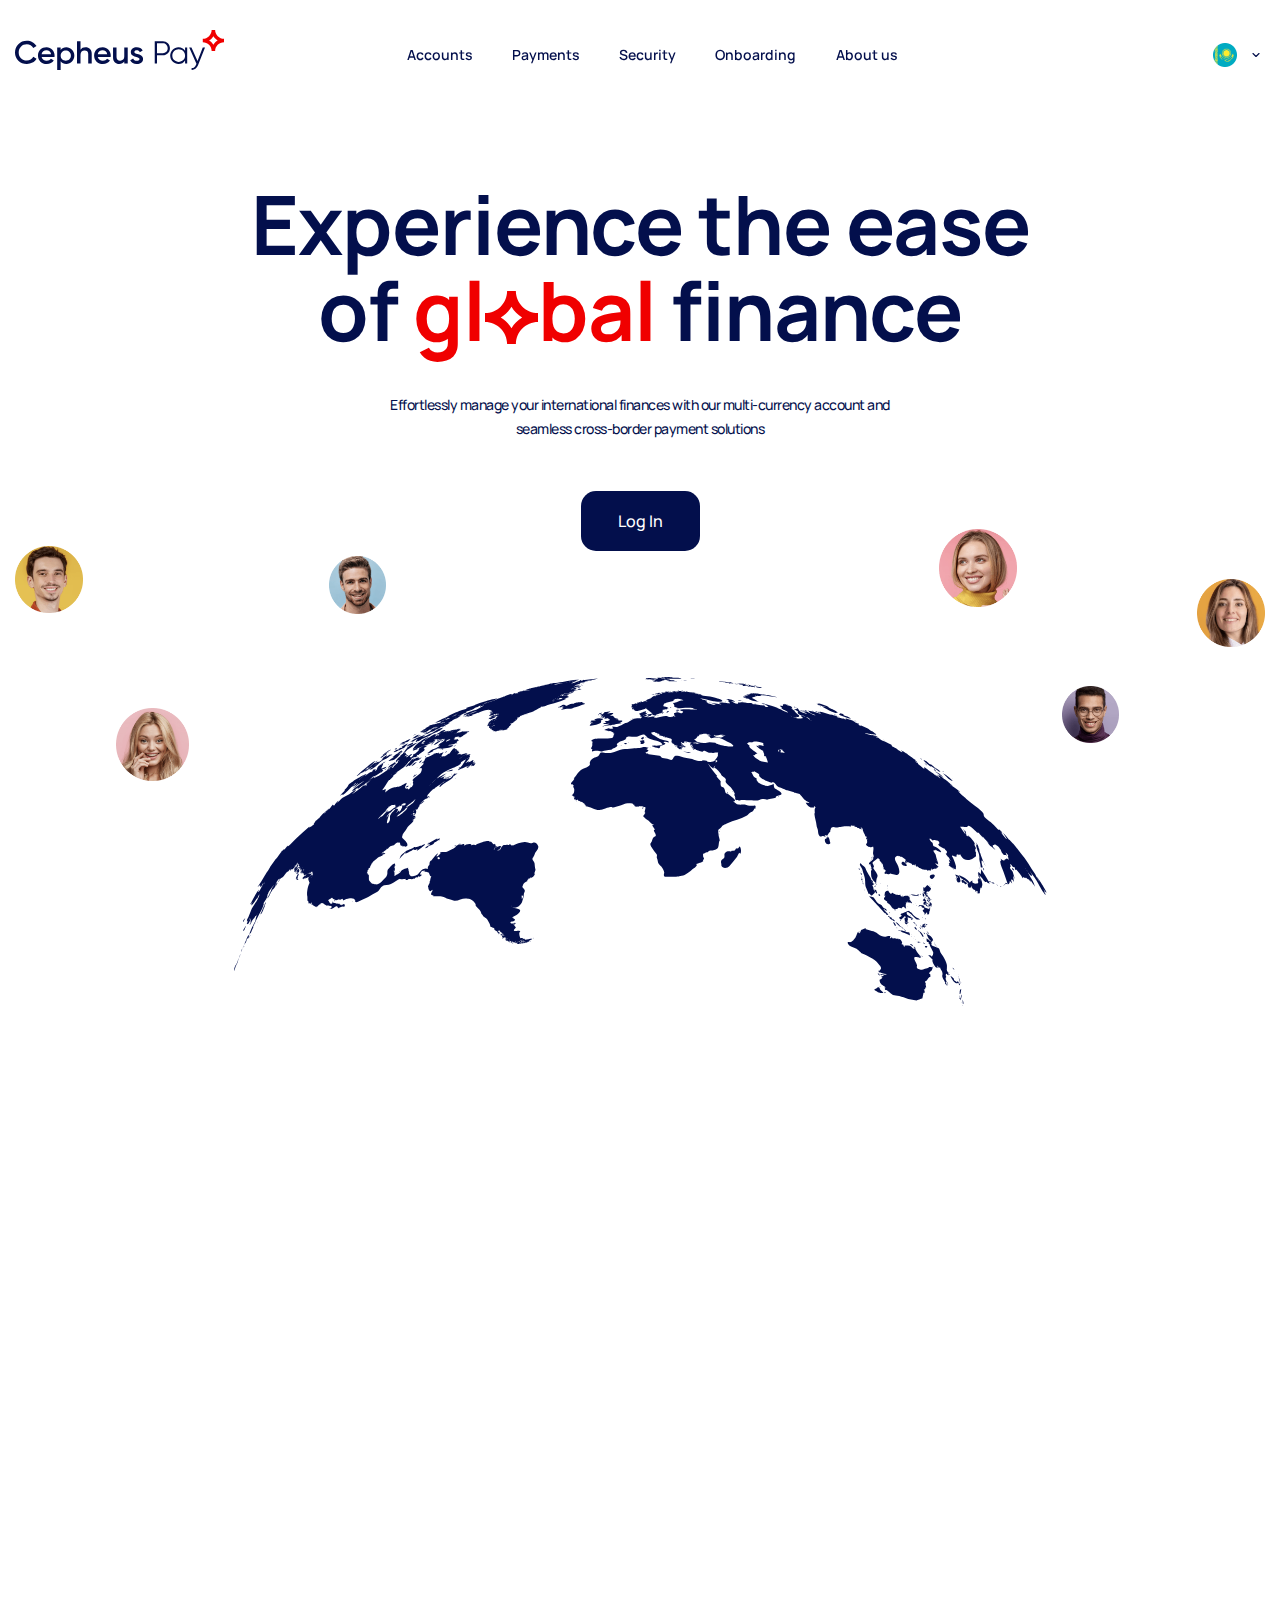
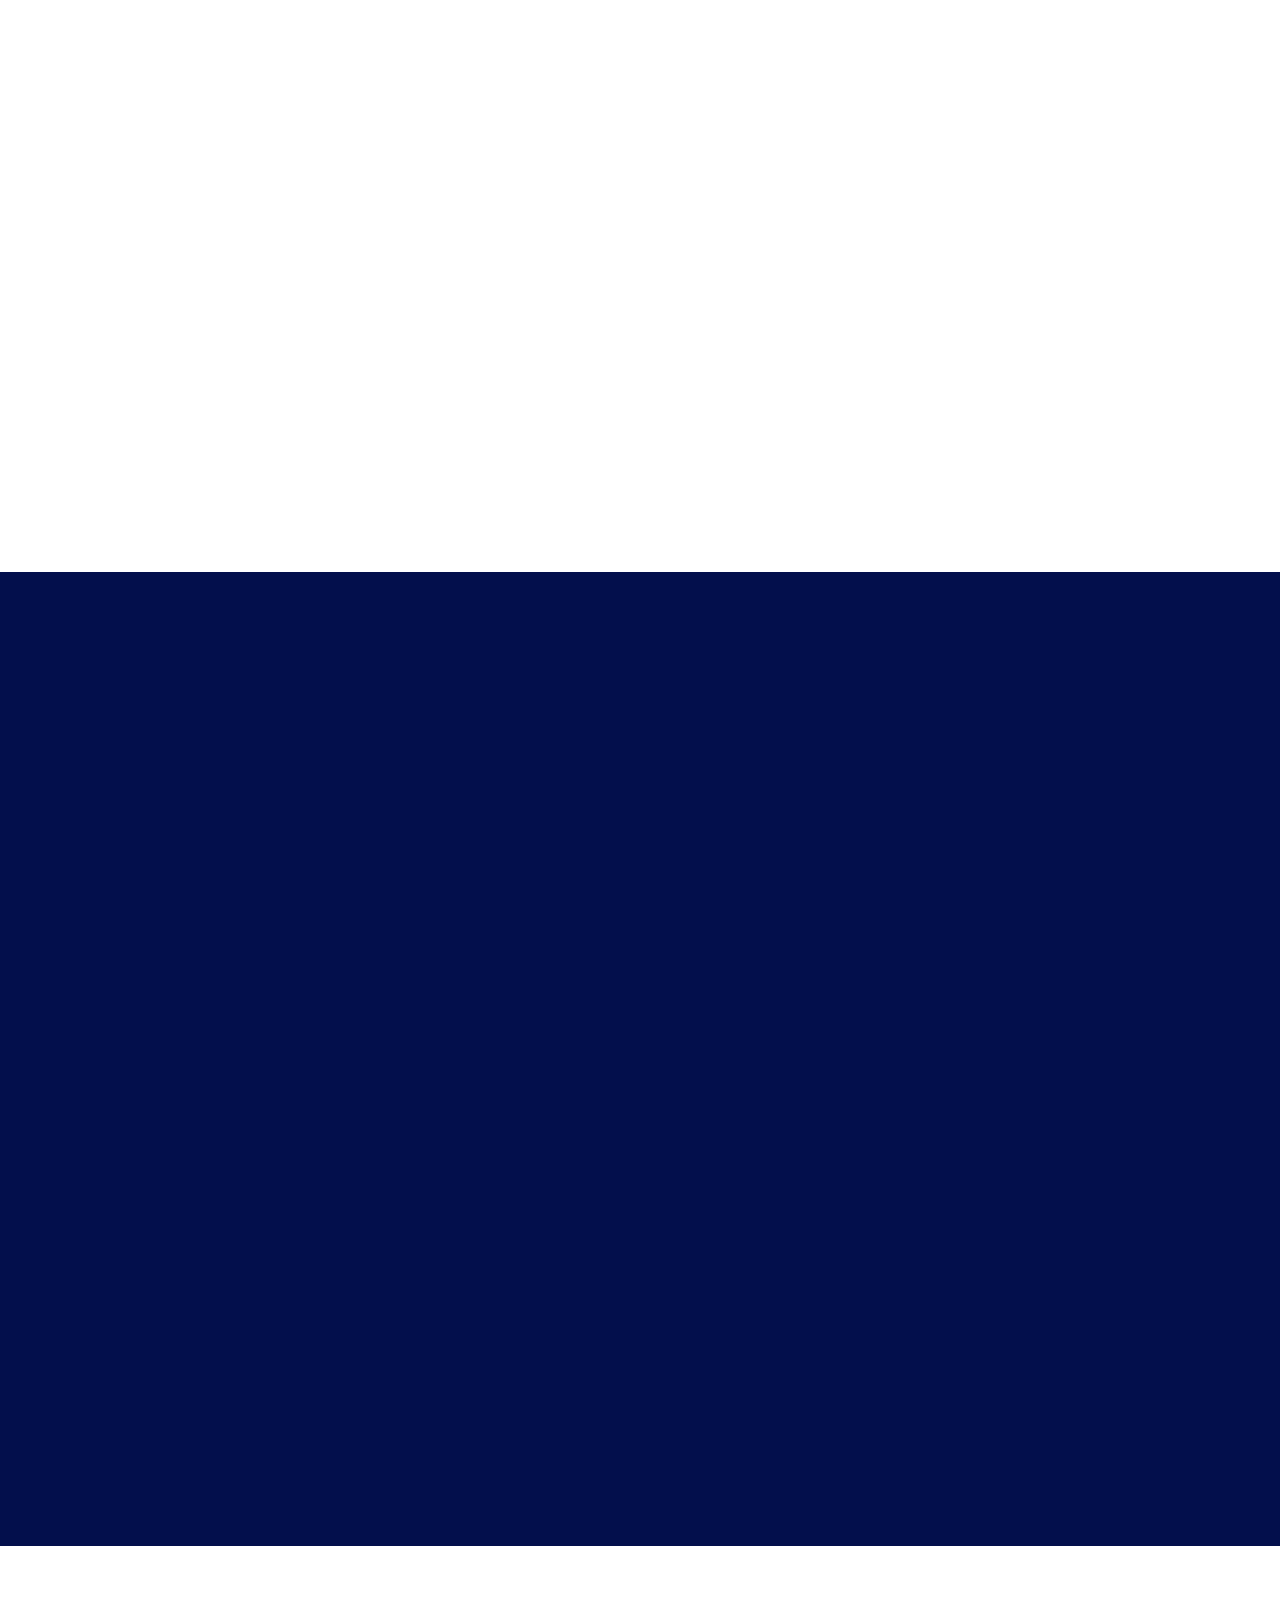
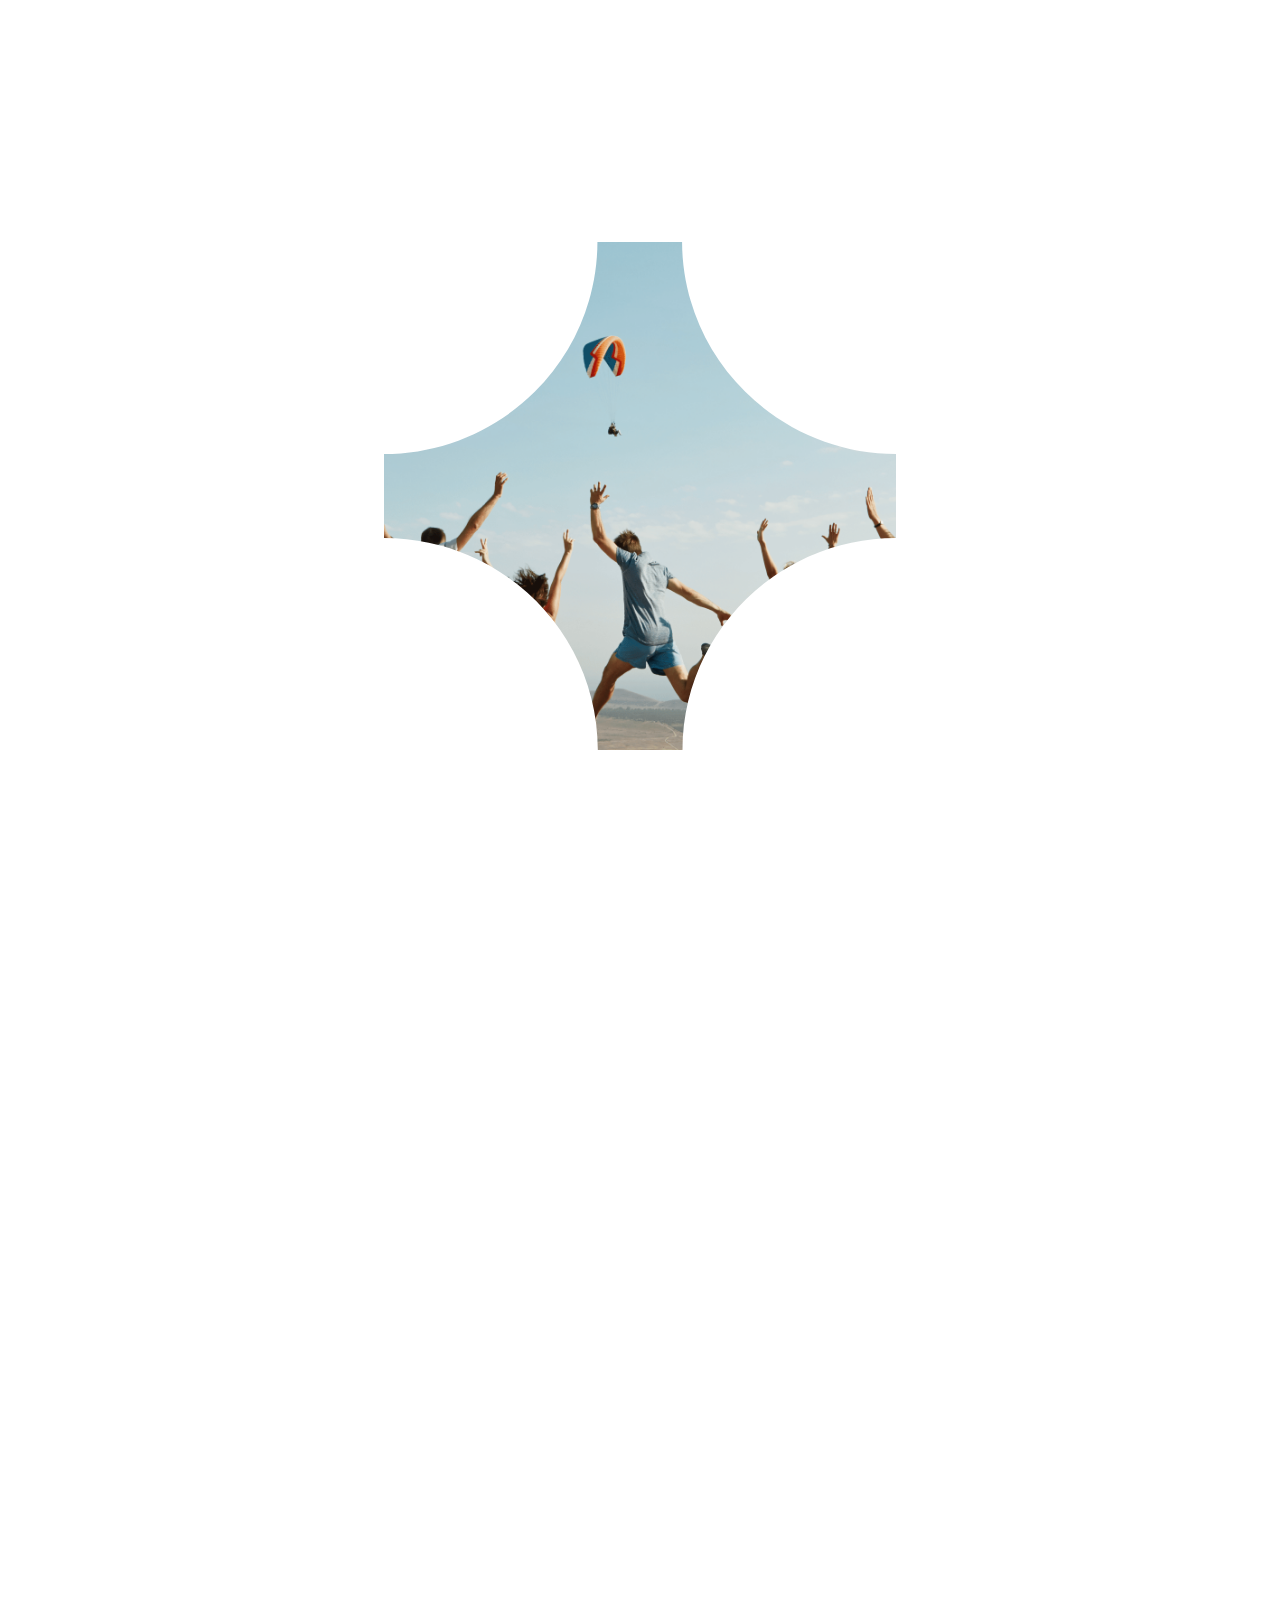
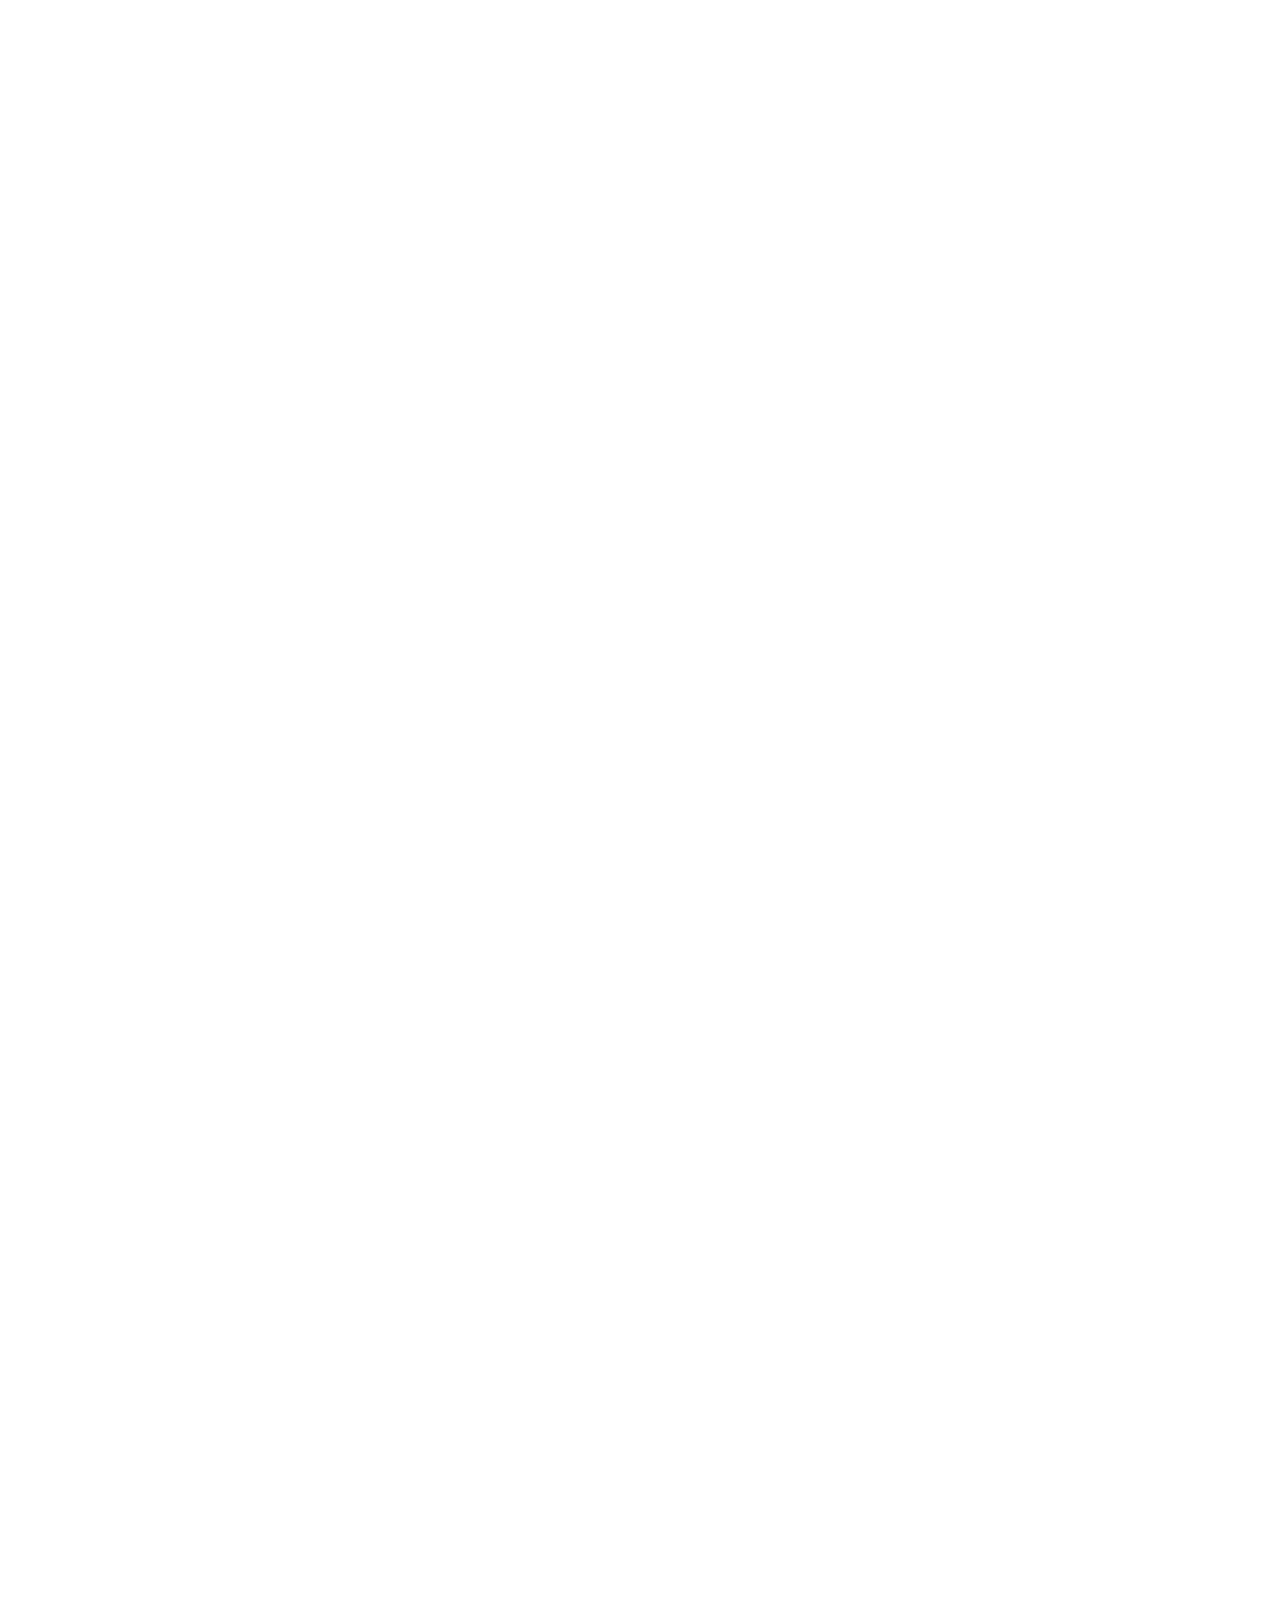
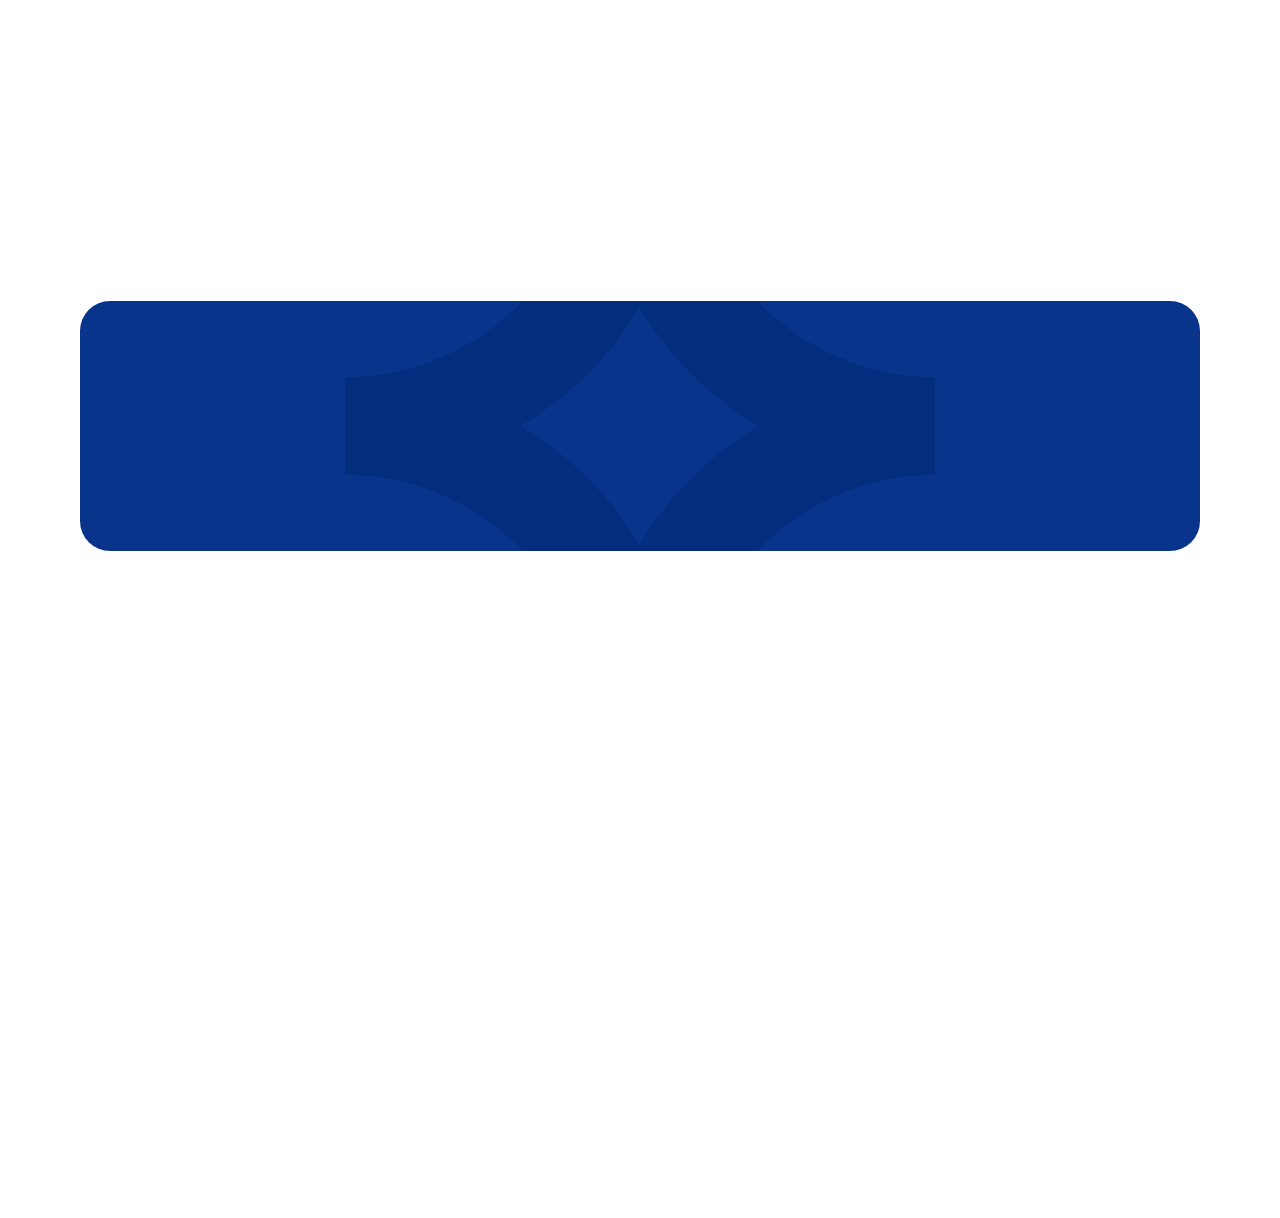
==== commit 369cfd6e: "czV1" ====
--- a/index.html
+++ b/index.html
@@ -85,9 +85,9 @@
 						</ul>
 					</nav>
 					<div class="header__dropdown">
-						<div class="header__banner"><img src="img/main/uk.png" alt=""></div>
+						<div class="header__banner"><img src="img/main/kz.png" alt=""></div>
 						<div class="header__arrow">
-							<span class="header__lang">United Kingdom</span>
+							<span class="header__lang">Kazakhstan</span>
 							<svg width="18" height="18" viewBox="0 0 18 18" fill="none" xmlns="http://www.w3.org/2000/svg">
 								<path d="M6 7.5L9 10.5L12 7.5" stroke="#030F4C" stroke-width="1.15" stroke-linecap="round"
 									stroke-linejoin="round" />
@@ -97,7 +97,7 @@
 									<div class="header__arrow-banner">
 										<img src="img/main/uk.png">
 									</div>
-									<a href="https://online.cepheus-pay.co.uk">
+									<a href="https://cepheus-pay.co.uk">
 										<span>United Kingdom</span>
 									</a>
 								</div>
@@ -105,7 +105,7 @@
 									<div class="header__banner">
 										<img src="img/main/kz.png">
 									</div>
-									<a href="https://online.cepheus-pay.kz">
+									<a href="https://cepheus-pay.kz">
 										<span>Kazakhstan</span>
 									</a>
 								</div>
@@ -113,7 +113,7 @@
 									<div class="header__banner">
 										<img src="img/main/ca.png">
 									</div>
-									<a href="https://online.cepheus-pay.ca">
+									<a href="https://cepheus-pay.ca">
 										<span>Canada</span>
 									</a>
 								</div>
@@ -121,7 +121,7 @@
 						</div>
 					</div>
 					<div class="header__button-wrapper">
-						<a href="https://online.cepheus-pay.co.uk/"  class="header__button button--dark">Log In</a>
+						<a href="https://online.cepheus-pay.cz/"  class="header__button button--dark">Log In</a>
 <!--						<a href="#signup" data-fancybox class="header__button button&#45;&#45;red">Sign Up</a>-->
 					</div>
 					<div class="header__menu ">
@@ -155,7 +155,7 @@
 							</li>
 						</ul>
 						<div class="header__button-wrapper">
-							<a href="https://online.cepheus-pay.co.uk/"  class="header__button button--dark">Log In</a>
+							<a href="https://online.cepheus-pay.cz/"  class="header__button button--dark">Log In</a>
 <!--							<a href="https://online.cepheus-pay.co.uk/" class="header__button button&#45;&#45;red">Sign Up</a>-->
 						</div>
 					</div>
@@ -293,7 +293,7 @@
 					<div class="hero__button-wrapper">
 <!--						<a href="https://cepheus-pay.ca/" class="hero__button button button&#45;&#45;dark wow fadeIn" data-fancybox-->
 <!--							data-wow-delay=".8s">Log In</a>		-->
-						<a href="https://online.cepheus-pay.co.uk/" class="hero__button button button--dark wow fadeIn">Log In</a>
+						<a href="https://online.cepheus-pay.cz/" class="hero__button button button--dark wow fadeIn">Log In</a>
 <!--						<a href="#signup" class="hero__button button button&#45;&#45;red wow fadeIn" data-fancybox-->
 <!--							data-wow-delay=".8s">Sign Up</a>-->
 					</div>
@@ -470,7 +470,7 @@
 								and keep your information confidential</p>
 						</div>
 					</div>
-					<a href="https://online.cepheus-pay.co.uk/" class="serve__button button button--red wow fadeInUp">Get Started</a>
+					<a href="https://online.cepheus-pay.cz/" class="serve__button button button--red wow fadeInUp">Get Started</a>
 				</div>
 			</section>
 			<section class="what">
@@ -498,7 +498,7 @@
 								<p class="first__desc">
 									Managing your finances efficiently
 								</p>
-								<a href="https://online.cepheus-pay.co.uk/"  class="first__button button button--red">Get Started</a>
+								<a href="https://online.cepheus-pay.cz/"  class="first__button button button--red">Get Started</a>
 							</div>
 						</div>
 						<div class="what__item">
@@ -520,8 +520,8 @@
 									</div>
 									<div class="second__dropdown">
 										<div class="second__flag">
-											<img data-flag="EUR" class="active" src="img/main/eu.png" alt="">
-											<img data-flag="GBP" src="img/main/uk.png" alt="">
+											<img data-flag="EUR" src="img/main/eu.png" alt="">
+											<img data-flag="GBP" class="active" src="img/main/uk.png" alt="">
 											<img data-flag="CAD" src="img/main/ca.png" alt="">
 											<img data-flag="KZT" src="img/main/kz.png" alt="">
 											<img data-flag="USD" src="img/main/usd.png" alt="">
@@ -684,13 +684,13 @@
 									<div class="third__dropdown">
 										<div class="third__dropdown-pic">
 <!--											<img data-title="Europe" src="img/main/eu.png" alt="">-->
-<!--											<img data-title="Great Britain" src="img/main/uk.png" alt="">-->
-											<img data-title="Canada" class="active" src="img/main/ca.png" alt="">
-											<img data-title="Kazakhstan" src="img/main/kz.png" alt="">
-											<img data-title="United States" src="img/main/usd.png" alt="">
+											<img data-title="Great Britain"  src="img/main/uk.png" alt="">
+											<img data-title="Canada"  src="img/main/ca.png" alt="">
+											<img data-title="Kazakhstan" class="active" src="img/main/kz.png" alt="">
+<!--											<img data-title="United States" src="img/main/usd.png" alt="">-->
 										</div>
 										<div class="third__dropdown-title">
-											United States
+											Kazakhstan
 										</div>
 										<div class="third__dropdown-arrow">
 											<svg width="18" height="18" viewBox="0 0 18 18" fill="none"
@@ -700,12 +700,12 @@
 											</svg>
 										</div>
 										<div class="third__dropdown-abs">
-											<div class="third__dropdown-abs-item" data-title="United States">
-												<div class="third__dropdown-abs-pic">
-													<img src="img/main/usd.png" alt="">
-												</div>
-												<a href="https://online.cepheus-pay.co.uk" class="third__dropdown-abs-title">United States</a>
-											</div>
+<!--											<div class="third__dropdown-abs-item" data-title="United States">-->
+<!--												<div class="third__dropdown-abs-pic">-->
+<!--													<img src="img/main/usd.png" alt="">-->
+<!--												</div>-->
+<!--												<a href="https://online.cepheus-pay.co.uk" class="third__dropdown-abs-title">United States</a>-->
+<!--											</div>-->
 
 <!--											<div class="third__dropdown-abs-item" data-title="Europe">-->
 <!--												<div class="third__dropdown-abs-pic">-->
@@ -713,12 +713,12 @@
 <!--												</div>-->
 <!--												<div class="third__dropdown-abs-title">Europe</div>-->
 <!--											</div>-->
-<!--											<div data-title="Great Britain" class="third__dropdown-abs-item">-->
-<!--												<div class="third__dropdown-abs-pic">-->
-<!--													<img src="img/main/uk.png" alt="">-->
-<!--												</div>-->
-<!--												<div class="third__dropdown-abs-title">Great Britain</div>-->
-<!--											</div>-->
+											<div data-title="Great Britain" class="third__dropdown-abs-item">
+												<div class="third__dropdown-abs-pic">
+													<img src="img/main/uk.png" alt="">
+												</div>
+												<a href="http://online.cepheus-pay.co.uk" class="third__dropdown-abs-title">Great Britain</a>
+											</div>
 
 											<div class="third__dropdown-abs-item" data-title="Canada">
 												<div class="third__dropdown-abs-pic">
@@ -740,13 +740,13 @@
 									<div class="third__dropdown">
 										<div class="third__dropdown-pic">
 <!--											<img data-title="Europe" src="img/main/eu.png" alt="">-->
-<!--											<img data-title="Great Britain" src="img/main/uk.png" alt="">-->
+											<img data-title="Great Britain"  src="img/main/uk.png" alt="">
 											<img data-title="Canada" src="img/main/ca.png" alt="">
-											<img data-title="Kazakhstan" src="img/main/kz.png" alt="">
-											<img data-title="United States" class="active" src="img/main/usd.png" alt="">
+											<img data-title="Kazakhstan" class="active" src="img/main/kz.png" alt="">
+<!--											<img data-title="United States" class="active" src="img/main/usd.png" alt="">-->
 										</div>
 										<div class="third__dropdown-title">
-											United States
+											Kazakhstan
 										</div>
 										<div class="third__dropdown-arrow">
 											<svg width="18" height="18" viewBox="0 0 18 18" fill="none"
@@ -756,39 +756,39 @@
 											</svg>
 										</div>
 										<div class="third__dropdown-abs">
-											<div class="third__dropdown-abs-item" data-title="United States">
-												<div class="third__dropdown-abs-pic">
-													<img src="img/main/usd.png" alt="">
-												</div>
-												<div class="third__dropdown-abs-title">United States</div>
-											</div>
-											<div class="third__dropdown-abs-item" data-title="Europe">
-												<div class="third__dropdown-abs-pic">
-													<img src="img/main/eu.png" alt="">
-												</div>
-												<div class="third__dropdown-abs-title">Europe</div>
-											</div>
+<!--											<div class="third__dropdown-abs-item" data-title="United States">-->
+<!--												<div class="third__dropdown-abs-pic">-->
+<!--													<img src="img/main/usd.png" alt="">-->
+<!--												</div>-->
+<!--												<div class="third__dropdown-abs-title">United States</div>-->
+<!--											</div>-->
+<!--											<div class="third__dropdown-abs-item" data-title="Europe">-->
+<!--												<div class="third__dropdown-abs-pic">-->
+<!--													<img src="img/main/eu.png" alt="">-->
+<!--												</div>-->
+<!--												<div class="third__dropdown-abs-title">Europe</div>-->
+<!--											</div>-->
 											<div data-title="Great Britain" class="third__dropdown-abs-item">
 												<div class="third__dropdown-abs-pic">
 													<img src="img/main/uk.png" alt="">
 												</div>
-												<div class="third__dropdown-abs-title">Great Britain</div>
+												<a href="http://online.cepheus-pay.co.uk" class="third__dropdown-abs-title">Great Britain</a>
 											</div>
 											<div class="third__dropdown-abs-item" data-title="Canada">
 												<div class="third__dropdown-abs-pic">
 													<img src="img/main/ca.png" alt="">
 												</div>
-												<div class="third__dropdown-abs-title">Canada</div>
+												<a href="http://online.cepheus-pay.ca" class="third__dropdown-abs-title">Canada</a>
 											</div>
 											<div class="third__dropdown-abs-item" data-title="Kazakhstan">
 												<div class="third__dropdown-abs-pic">
 													<img src="img/main/kz.png" alt="">
 												</div>
-												<div class="third__dropdown-abs-title">Kazakhstan</div>
+												<a href="http://online.cepheus-pay.kz" class="third__dropdown-abs-title">Kazakhstan</a>
 											</div>
 										</div>
 									</div>
-									<a href="https://online.cepheus-pay.co.uk/"  class="third__confirm button--red button">Confirm</a>
+<!--									<a href="https://online.cepheus-pay.co.uk/"  class="third__confirm button&#45;&#45;red button">Confirm</a>-->
 								</div>
 							</div>
 						</div>
@@ -827,7 +827,7 @@
 									<p class="first__desc wow fadeInUp" data-wow-delay=".7s">
 										Cepheus Pay - your all-in-one, multi-currency solution
 									</p>
-									<a href="https://online.cepheus-pay.co.uk/#/login" class="button button--red solution__button wow fadeInUp"
+									<a href="https://online.cepheus-pay.cz" class="button button--red solution__button wow fadeInUp"
 										data-wow-delay=".9s">
 										Get Started
 									</a>
@@ -963,7 +963,7 @@
 						<h2 class="get-started__title wow fadeInUp" data-wow-delay=".5s">
 							Ready to get started?
 						</h2>
-						<a href="https://online.cepheus-pay.co.uk/"  class="get-started__button button button--red wow fadeIn"
+						<a href="https://online.cepheus-pay.cz/"  class="get-started__button button button--red wow fadeIn"
 							data-wow-delay="1s">
 							Create an Account
 						</a>
@@ -1004,10 +1004,10 @@
 					<div class="footer__item accordion-item">
 						<span class="footer__subtitle accordion-header">Documents</span>
 						<ul class="footer__list accordion-content">
-							<li class="footer__list-item "><a href="./documents/couk/Pricing.pdf" class="footer__list-link">Pricing</a></li>
-							<li class="footer__list-item "><a href="./documents/couk/Certificate_of_Incorporation.pdf" class="footer__list-link">Certificate of
+							<li class="footer__list-item "><a href="#!">Pricing</a></li>
+							<li class="footer__list-item "><a href="#!" class="footer__list-link">Certificate of
 									Incorporation</a></li>
-							<li class="footer__list-item "><a href="./documents/couk/License.pdf" class="footer__list-link">License</a></li>
+							<li class="footer__list-item "><a href="#!" class="footer__list-link">License</a></li>
 						</ul>
 					</div>
 				</div>
@@ -1017,17 +1017,17 @@
 					</div>
 					<ul class="footer__list">
 						<li class="footer__list-item">
-							<a href="./documents/couk/Privacy_Policy.pdf" class="footer__list-link">
+							<a href="#!" class="footer__list-link">
 								Privacy Policy
 							</a>
 						</li>
 						<li class="footer__list-item">
-							<a href="./documents/couk/Terms_of_Use.pdf" class="footer__list-link">
+							<a href="#!" class="footer__list-link">
 								Terms of Service
 							</a>
 						</li>
 						<li class="footer__list-item">
-							<a href="./documents/couk/Cookies_Policy.pdf" class="footer__list-link">
+							<a href="#!" class="footer__list-link">
 								Cookies
 							</a>
 						</li>
--- a/css/style.min.css
+++ b/css/style.min.css
@@ -675,7 +675,7 @@
   display: flex;
   -webkit-box-pack: justify;
       -ms-flex-pack: justify;
-          justify-content: space-between;
+          justify-content: flex-start;
   -webkit-box-align: center;
       -ms-flex-align: center;
           align-items: center;
@@ -1747,7 +1747,7 @@
   background: #09348b;
   height: 206px;
   border-radius: 20px;
-  padding: 35px 30px 30px 30px;
+  padding: 53px 30px 30px 30px;
   -webkit-box-orient: vertical;
   -webkit-box-direction: normal;
       -ms-flex-direction: column;
